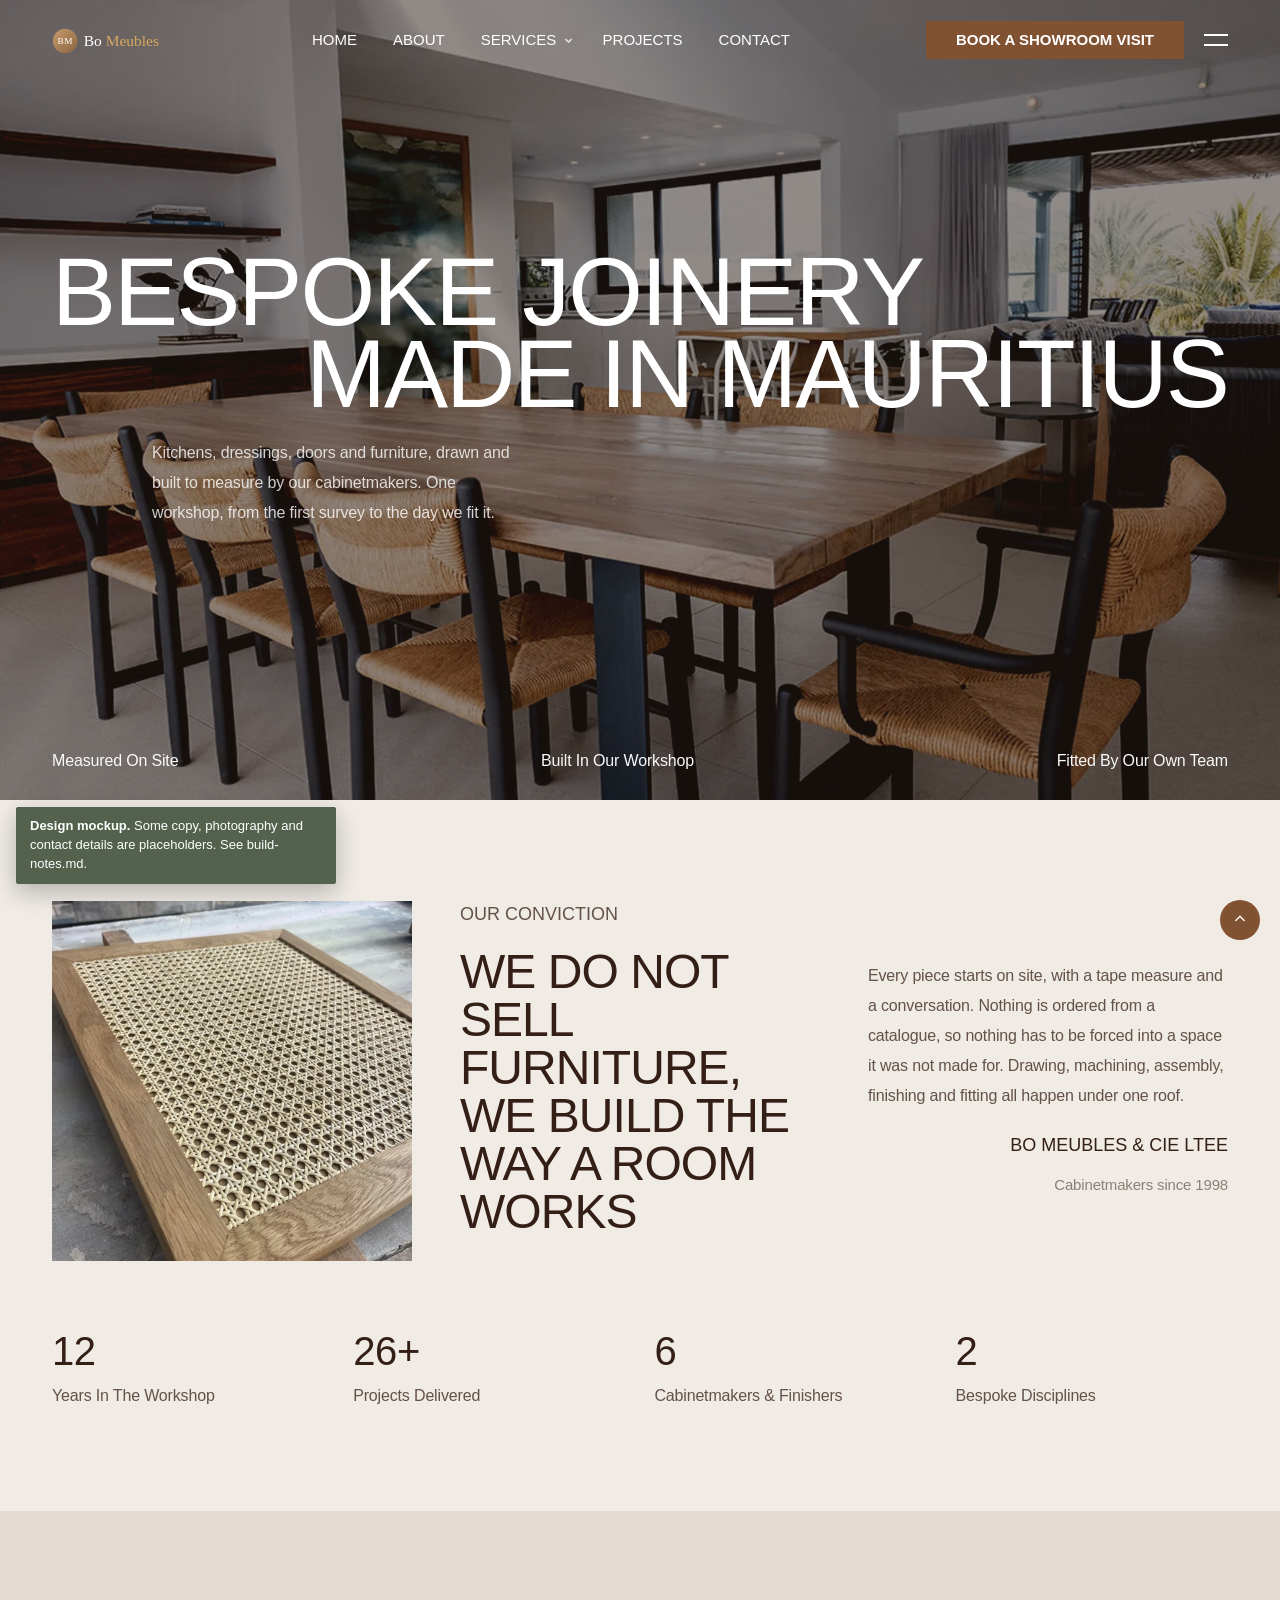
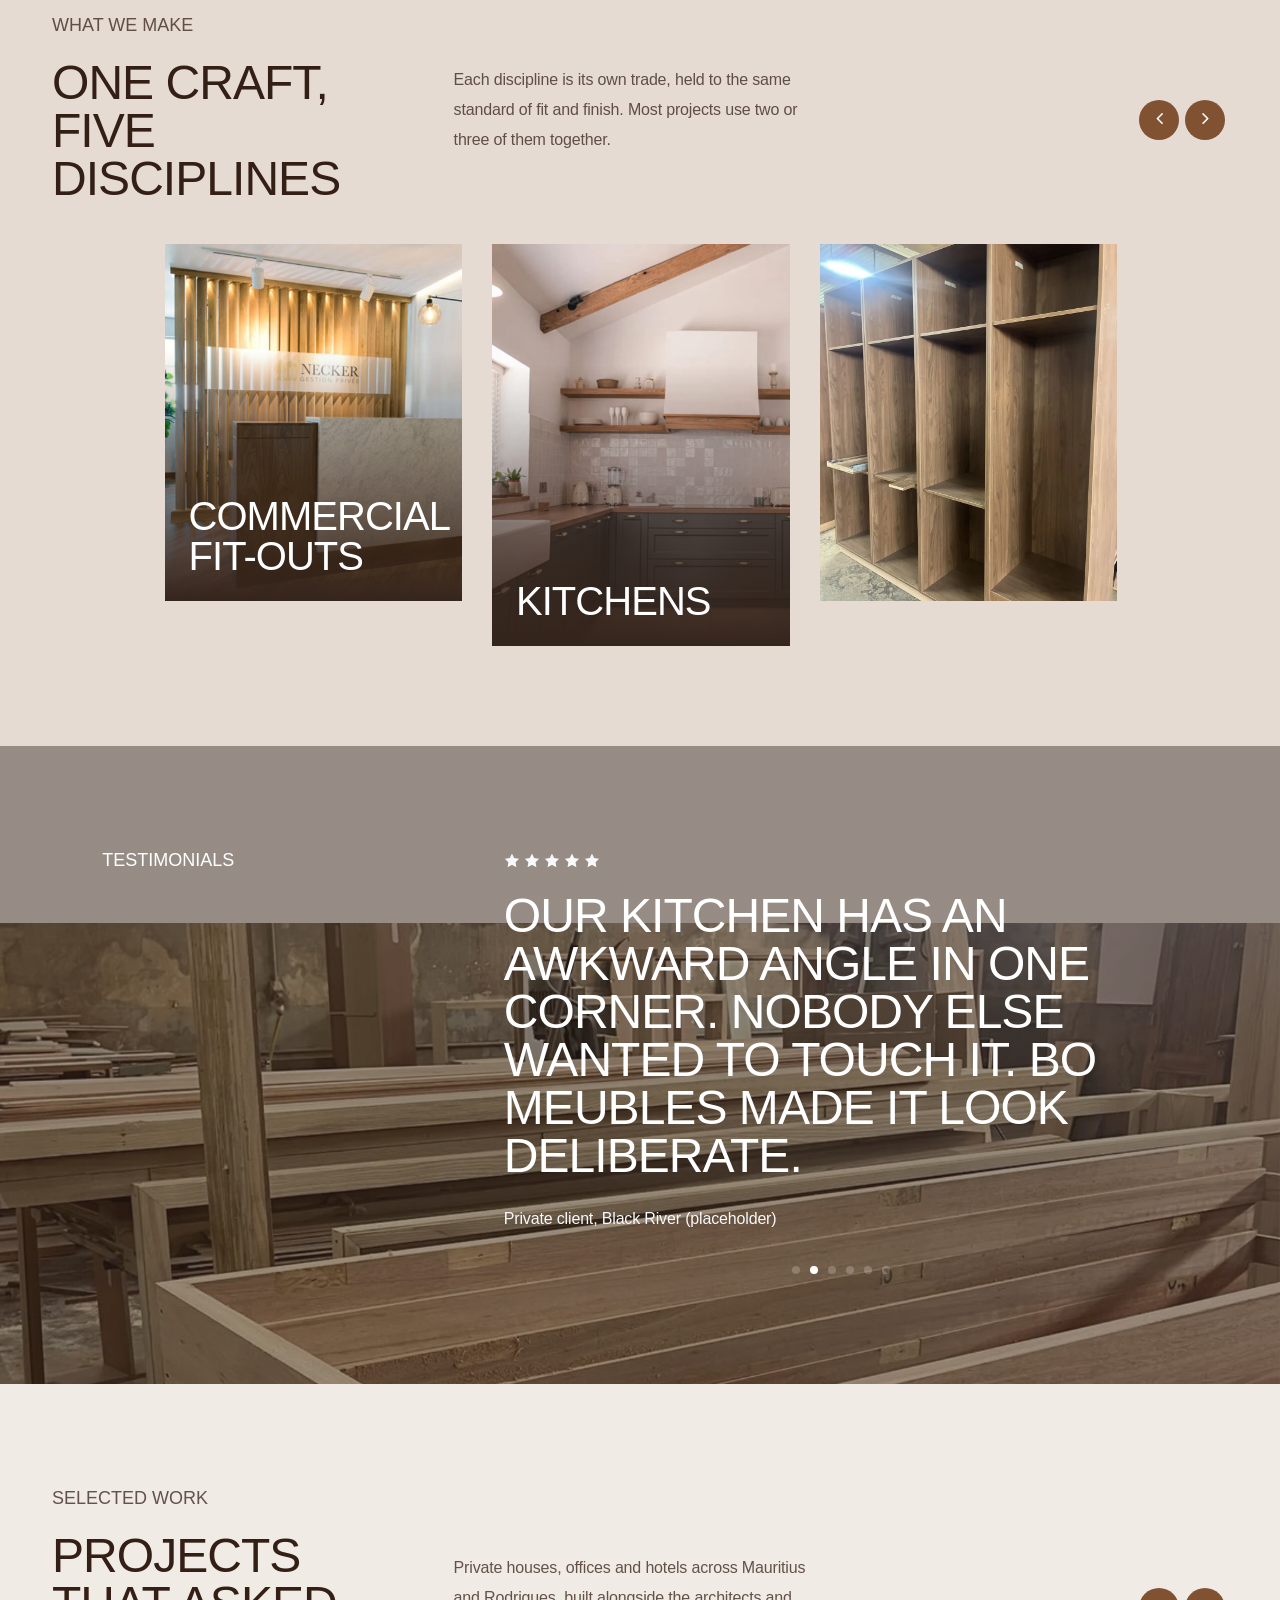
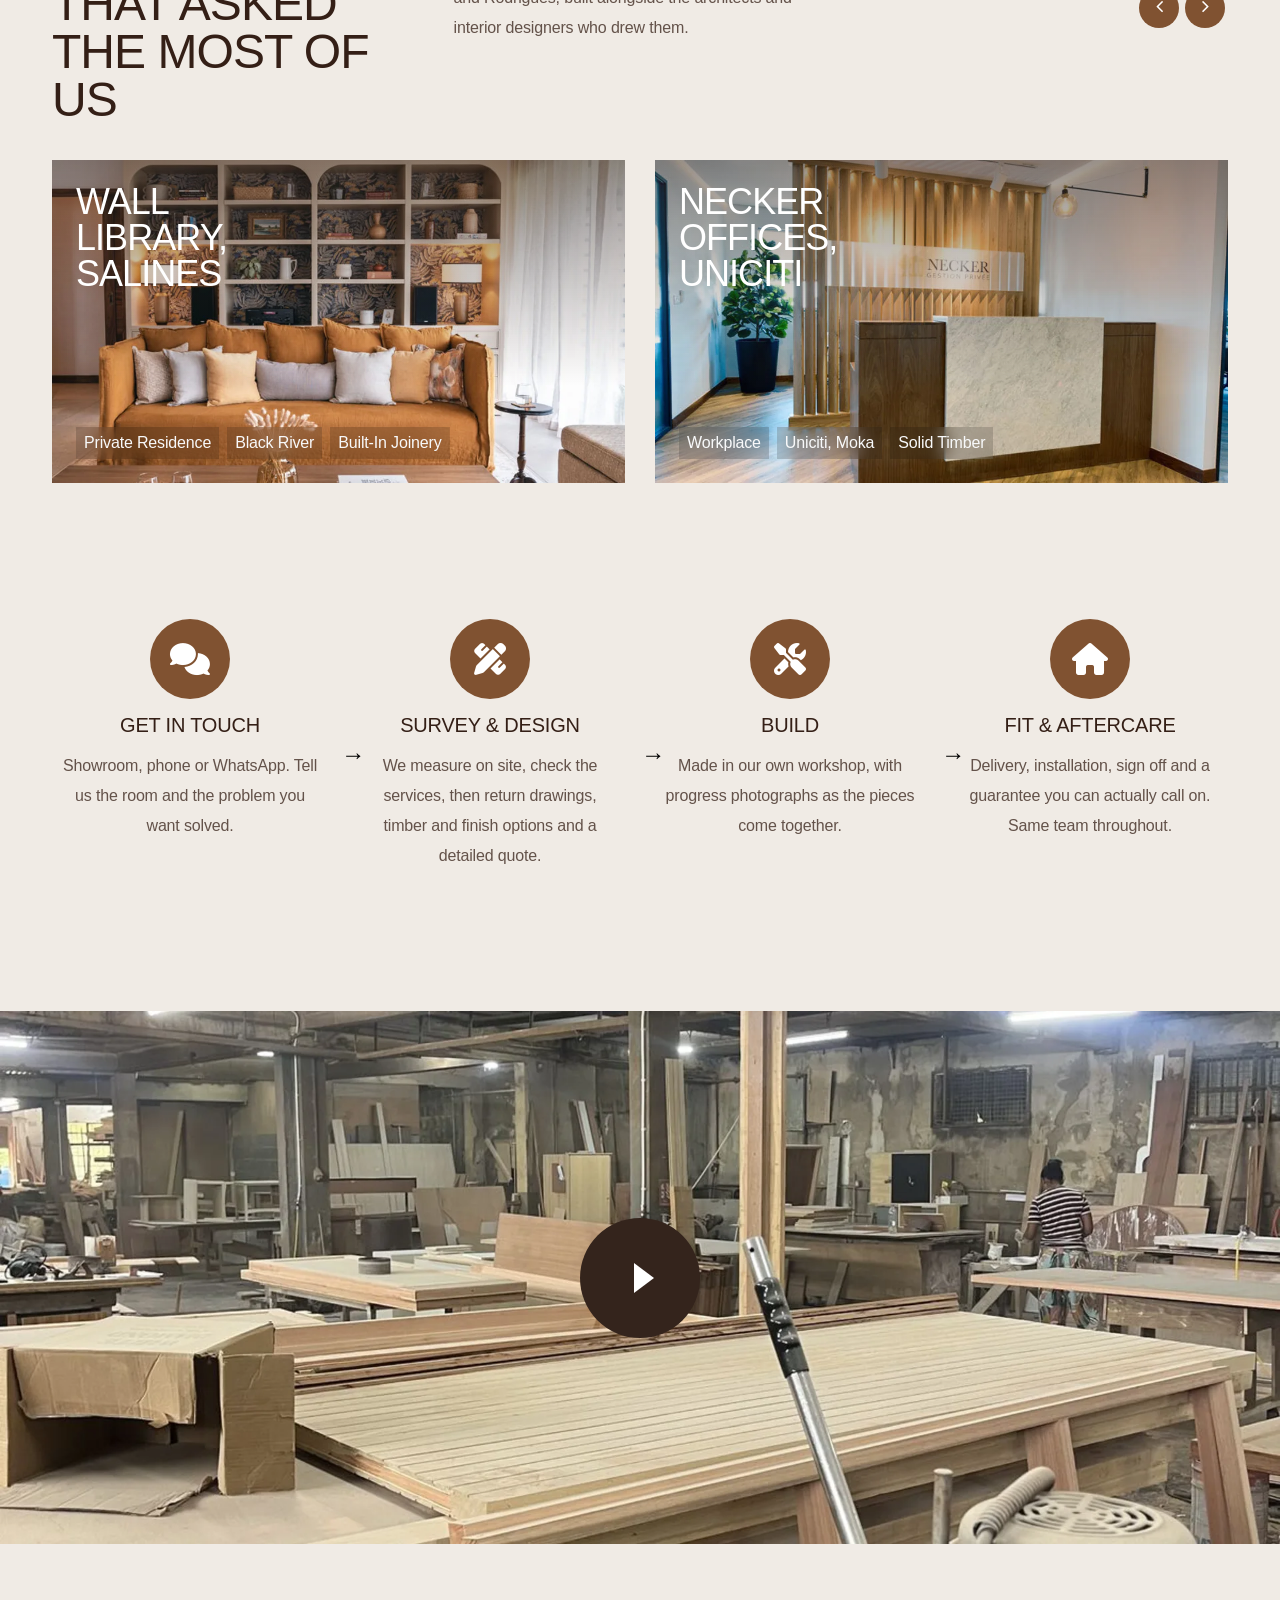
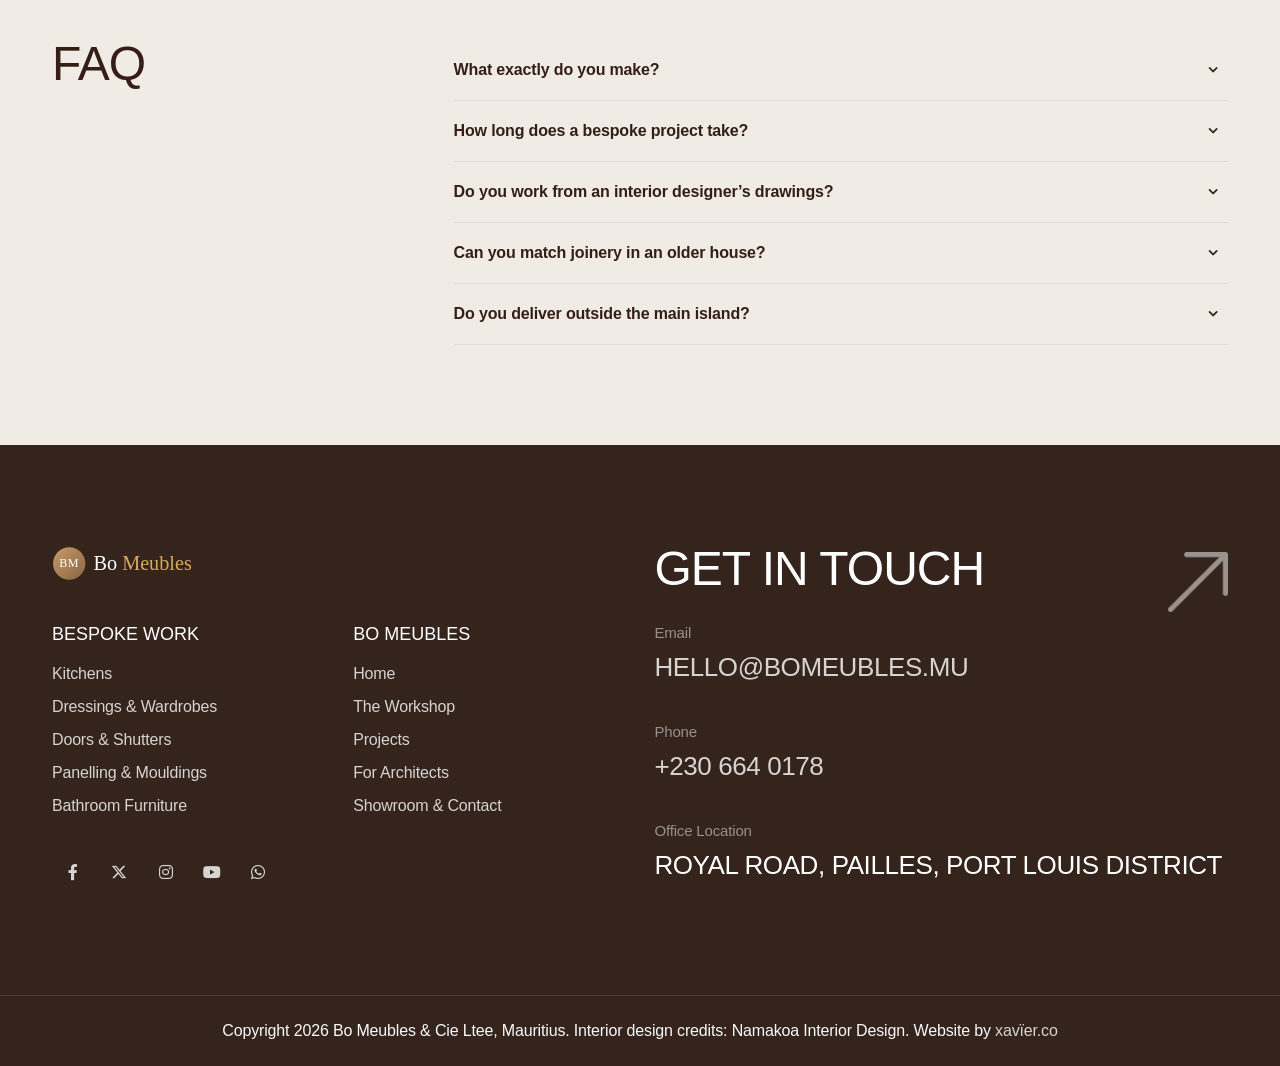
==== index.html @ 4d164673 "Bo Meubles website mockup Static HTML mockup: home, about, services, projects, contact, plus the des" ====
<!DOCTYPE html>
<html lang="en-GB">

<head>
    <title>Bo Meubles | Bespoke joinery and furniture, Mauritius</title>
    <link rel="icon" href="images/logo.svg" type="image/svg+xml">
    <meta content="text/html;charset=utf-8" http-equiv="Content-Type">
    <meta content="width=device-width, initial-scale=1.0" name="viewport" >
    <meta content="Mauritian cabinetmakers building bespoke kitchens, dressings, doors and furniture for homes, offices and hotels. Designed, made and fitted in house." name="description" >
    <meta content="bespoke furniture Mauritius, made to measure kitchens, cabinetmaker, joinery, dressings, wardrobes" name="keywords" >
    <meta content="Bo Meubles &amp; Cie Ltee" name="author" >
    <!-- CSS Files
    ================================================== -->
    <link href="css/bootstrap.min.css" rel="stylesheet" type="text/css" id="bootstrap">
    <link href="css/plugins.css" rel="stylesheet" type="text/css" >
    <link href="css/swiper.css" rel="stylesheet" type="text/css" >
    <link href="css/style.css" rel="stylesheet" type="text/css" >
    <link href="css/coloring.css" rel="stylesheet" type="text/css" >
    <!-- color scheme -->
    <link id="colors" href="css/colors/scheme-01.css" rel="stylesheet" type="text/css">
    <link href="css/bo-meubles.css" rel="stylesheet" type="text/css">

</head>

<body>

        <a class="skip-link" href="#content">Skip to content</a>

        <!-- Mockup banner. Remove this div and the .mock-note rule at build. -->
        <div class="mock-note"><strong>Design mockup.</strong> Some copy, photography and contact details are placeholders. See build-notes.md.</div>

        <!-- header begin -->
        <header class="transparent">
            <div class="container">
                <div class="row">
                    <div class="col-md-12">
                        <div class="de-flex sm-pt10">
                            <div class="de-flex-col">
                                <!-- logo begin -->
                                <div id="logo">
                                    <a href="index.html">
                                        <img class="logo-main" src="images/logo-white.svg" alt="Bo Meubles" >
                                        <img class="logo-scroll" src="images/logo-white.svg" alt="Bo Meubles" >
                                        <img class="logo-mobile" src="images/logo-white.svg" alt="Bo Meubles" >
                                    </a>
                                </div>
                                <!-- logo end -->
                            </div>
                            <div class="de-flex-col header-col-mid">
                                <!-- mainemenu begin -->
                                <ul id="mainmenu">
                                    <li><a class="menu-item" href="index.html">Home</a></li>
                                    <li><a class="menu-item" href="about.html">About</a></li>
                                    <li><a class="menu-item" href="services.html">Services</a>
                                        <ul>
                                            <li><a href="services.html#kitchens">Kitchens</a></li>
                                            <li><a href="services.html#dressings">Dressings &amp; Wardrobes</a></li>
                                            <li><a href="services.html#doors">Doors, Shutters &amp; Screens</a></li>
                                            <li><a href="services.html#panelling">Panelling &amp; Mouldings</a></li>
                                            <li><a href="services.html#bathroom">Bathroom Furniture</a></li>
                                        </ul>
                                    </li>
                                    <li><a class="menu-item" href="projects.html">Projects</a></li>
                                    <li><a class="menu-item" href="contact.html">Contact</a></li>
                                </ul>
                                <!-- mainmenu end -->
                            </div>
                            <div class="de-flex-col">
                                <div class="menu_side_area">
                                    <a href="contact.html" class="btn-main fx-slide"><span>Book a Showroom Visit</span></a>
                                    <span id="menu-btn"></span>
                                </div>

                                <div id="btn-extra">
                                    <span></span>
                                    <span></span>
                                </div>
                            </div>
                        </div>
                    </div>
                </div>
            </div>
        </header>
        <!-- header close -->
        
        <!-- content begin -->
        <main id="main-content">

            <a href="#" id="back-to-top"></a>
                    
            <!-- page preloader begin -->
            <div id="de-loader"></div>
            <!-- page preloader close -->

            <section id="section-intro" class="section-dark text-light no-top no-bottom position-relative overflow-hidden z-1000">
                <div class="mh-800 relative">
                    <div class="abs">
                        
                    </div>
                    <div class="abs w-80 abs-middle z-2 w-100">
                        <div class="container">
                            <div class="row">
                                <div class="col-lg-12">
                                    <div class="text-start">
                                        <h1 class="fs-sm-10vw mb-0 wow fadeInLeft">Bespoke Joinery</h1>
                                    </div>
                                    <div class="text-lg-end">
                                        <div class="h1 fs-sm-10vw mb-4 wow fadeInRight" data-wow-delay=".2s">Made In Mauritius</div>
                                    </div>                                    
                                </div>

                                <div class="col-lg-4 offset-lg-1">
                                    <p class="wow fadeInLeft" data-wow-delay=".4s">Kitchens, dressings, doors and furniture, drawn and built to measure by our cabinetmakers. One workshop, from the first survey to the day we fit it.</p>
                                </div>
                            </div>
                        </div>
                    </div>

                    <div class="abs w-100 bottom-0 z-2 pb-4 sm-hide">
                        <div class="container">
                            <div class="row">
                                <div class="col-lg-12">
                                    <div class="d-flex justify-content-between">
                                        <div class="wow fadeInRight" data-wow-delay=".8s">
                                            Measured On Site
                                        </div>
                                        <div class="wow fadeInRight" data-wow-delay="1s">
                                            Built In Our Workshop
                                        </div>
                                        <div class="wow fadeInRight" data-wow-delay="1.2s">
                                            Fitted By Our Own Team
                                        </div>
                                    </div>
                                </div>
                            </div>
                        </div>
                    </div>

                    <div class="swiper" data-0="transform: scale(1);" data-800="transform: scale(1.5);">
                      <!-- Additional required wrapper -->
                      <div class="swiper-wrapper">
                        <!-- Slides -->
                        <div class="swiper-slide">
                            <div class="swiper-inner" data-bgimage="url(images/slider/1.webp)">
                                <div class="sw-overlay op-5"></div>
                            </div>
                        </div>
                        <!-- Slides -->

                        <!-- Slides -->
                        <div class="swiper-slide">
                            <div class="swiper-inner" data-bgimage="url(images/slider/2.webp)">
                                <div class="sw-overlay op-5"></div>
                            </div>
                        </div>                        
                        <!-- Slides -->

                      </div>

                    </div>
                </div>
            </section>

            <section>
                <div class="container">
                    <div class="row g-4 gx-5 justify-content-end align-items-center">
                        <div class="col-md-4">
                            <div class="relative wow zoomIn overflow-hidden rounded-1">
                                <img src="images/misc/s1.webp" alt="Woven cane panel set into a solid oak frame on the workshop floor" class="w-100 rounded-1 wow scaleIn">
                            </div>
                        </div>
                        <div class="col-md-4">
                            <div class="subtitle">Our Conviction</div>
                            <h2 class="wow fadeInRight" data-wow-delay=".2s">We do not sell furniture, we build the way a room works</h2>
                        </div>
                        <div class="col-md-4">
                            <p class="wow fadeInRight" data-wow-delay=".4s">Every piece starts on site, with a tape measure and a conversation. Nothing is ordered from a catalogue, so nothing has to be forced into a space it was not made for. Drawing, machining, assembly, finishing and fitting all happen under one roof.</p>
                            <div class="text-end wow fadeInRight" data-wow-delay=".6s">
                                <h3 class="hs-5">Bo Meubles &amp; Cie Ltee</h3>
                                <div class="fs-15 op-7">Cabinetmakers since 1998</div>
                            </div>
                        </div>
                    </div>

                    <div class="spacer-double"></div>

                    <div class="row g-4">
                        <div class="col-md-3 col-sm-6">
                            <div class="de_count wow fadeInRight" data-wow-delay=".0s">
                                <h3 class="fs-40 mb-0"><span class="timer" data-to="27" data-speed="3000">0</span></h3>
                                Years In The Workshop
                            </div>
                        </div>
                        <div class="col-md-3 col-sm-6">
                            <div class="de_count wow fadeInRight" data-wow-delay=".2s">
                                <h3 class="fs-40 mb-0"><span class="timer" data-to="60" data-speed="3000">0</span>+</h3>
                                Projects Delivered
                            </div>
                        </div>
                        <div class="col-md-3 col-sm-6">
                            <div class="de_count wow fadeInRight" data-wow-delay=".4s">
                                <h3 class="fs-40 mb-0"><span class="timer" data-to="14" data-speed="3000">0</span></h3>
                                Cabinetmakers &amp; Finishers
                            </div>
                        </div>
                        <div class="col-md-3 col-sm-6">
                            <div class="de_count wow fadeInRight" data-wow-delay=".6s">
                                <h3 class="fs-40 mb-0"><span class="timer" data-to="5" data-speed="3000">0</span></h3>
                                Bespoke Disciplines
                            </div>
                        </div>
                    </div>
                </div>
            </section>
            
            <section class="bg-color-op-1">
                <div class="container">
                    <div class="row mb-3 g-4 align-items-center justify-content-between">
                        <div class="col-lg-4 wow fadeIn" data-wow-delay=".2s">
                            <div class="subtitle">What We Make</div>
                            <h2 class="wow fadeInRight">One Craft, Five Disciplines</h2>
                        </div>

                        <div class="col-lg-4">
                            <p>
                                Each discipline is its own trade, held to the same standard of fit and finish. Most projects use two or three of them together.
                            </p>
                        </div>

                        <div class="col-lg-4">
                            <div class="relative">
                                <div class="de-custom-nav d-flex flex-end" data-target="#services-carousel">
                                    <div class="d-prev circle"></div>
                                    <div class="d-next circle"></div>
                                </div>
                            </div>
                        </div>
                    </div>
                </div>

                <div class="container-fluid">
                    <div class="row g-4">
                        <div class="col-lg-12">
                            <div id="services-carousel" class="owl-4-cols-center owl-carousel owl-theme wow fadeIn" data-wow-delay=".2s">
                                <div class="item">
                                    <div class="hover">
                                        <div class="relative overflow-hidden">
                                            <a href="services.html" class="d-block hover relative text-light">
                                                <img src="images/misc/up-right-arrow.webp" class="abs w-80px p-20 z-2 top-0 end-0 p-4 hover-op-1" alt="">
                                                <div class="abs z-4 p-4 pb-0 bottom-0 mb-0">
                                                    <h2 class="fs-40">Kitchens</h2>
                                                </div>
                                                <div class="relative overflow-hidden rounded-1 wow scaleIn" data-wow-duration="1.5s">
                                                    <img src="images/services/3.webp" alt="Bespoke kitchen with dark shaker base units, timber shelves and a farmhouse sink" class="w-100 hover-scale-1-2">
                                                </div>
                                                <div class="gradient-edge-bottom h-70"></div>
                                            </a>
                                        </div>
                                    </div>
                                </div>

                                <div class="item">
                                    <div class="hover">
                                        <div class="relative overflow-hidden">
                                            <a href="services.html" class="d-block hover relative text-light">
                                                <img src="images/misc/up-right-arrow.webp" class="abs w-80px p-20 z-2 top-0 end-0 p-4 hover-op-1" alt="">
                                                <div class="abs z-4 p-4 pb-0 bottom-0 mb-0">
                                                    <h2 class="fs-40">Dressings &amp; Wardrobes</h2>
                                                </div>
                                                <div class="relative overflow-hidden rounded-1 wow scaleIn" data-wow-duration="1.5s">
                                                    <img src="images/services/4.webp" alt="Oak dressing room shelving under construction in the Bo Meubles workshop" class="w-100 hover-scale-1-2">
                                                </div>
                                                <div class="gradient-edge-bottom h-70"></div>
                                            </a>
                                        </div>
                                    </div>
                                </div>

                                <div class="item">
                                    <div class="hover">
                                        <div class="relative overflow-hidden">
                                            <a href="services.html" class="d-block hover relative text-light">
                                                <img src="images/misc/up-right-arrow.webp" class="abs w-80px p-20 z-2 top-0 end-0 p-4 hover-op-1" alt="">
                                                <div class="abs z-4 p-4 pb-0 bottom-0 mb-0">
                                                    <h2 class="fs-40">Doors, Shutters &amp; Screens</h2>
                                                </div>
                                                <div class="relative overflow-hidden rounded-1 wow scaleIn" data-wow-duration="1.5s">
                                                    <img src="images/services/5.webp" alt="Louvred timber shutters stacked in the workshop, waiting for finishing" class="w-100 hover-scale-1-2">
                                                </div>
                                                <div class="gradient-edge-bottom h-70"></div>
                                            </a>
                                        </div>
                                    </div>
                                </div>

                                <div class="item">
                                    <div class="hover">
                                        <div class="relative overflow-hidden">
                                            <a href="services.html" class="d-block hover relative text-light">
                                                <img src="images/misc/up-right-arrow.webp" class="abs w-80px p-20 z-2 top-0 end-0 p-4 hover-op-1" alt="">
                                                <div class="abs z-4 p-4 pb-0 bottom-0 mb-0">
                                                    <h2 class="fs-40">Panelling &amp; Mouldings</h2>
                                                </div>
                                                <div class="relative overflow-hidden rounded-1 wow scaleIn" data-wow-duration="1.5s">
                                                    <img src="images/services/6.webp" alt="Bedroom with a full height slatted timber headboard wall" class="w-100 hover-scale-1-2">
                                                </div>
                                                <div class="gradient-edge-bottom h-70"></div>
                                            </a>
                                        </div>
                                    </div>
                                </div>

                                <div class="item">
                                    <div class="hover">
                                        <div class="relative overflow-hidden">
                                            <a href="services.html" class="d-block hover relative text-light">
                                                <img src="images/misc/up-right-arrow.webp" class="abs w-80px p-20 z-2 top-0 end-0 p-4 hover-op-1" alt="">
                                                <div class="abs z-4 p-4 pb-0 bottom-0 mb-0">
                                                    <h2 class="fs-40">Bathroom Furniture</h2>
                                                </div>
                                                <div class="relative overflow-hidden rounded-1 wow scaleIn" data-wow-duration="1.5s">
                                                    <img src="images/services/1.webp" alt="Timber bathroom vanity unit with a white countertop basin" class="w-100 hover-scale-1-2">
                                                </div>
                                                <div class="gradient-edge-bottom h-70"></div>
                                            </a>
                                        </div>
                                    </div>
                                </div>

                                <div class="item">
                                    <div class="hover">
                                        <div class="relative overflow-hidden">
                                            <a href="services.html" class="d-block hover relative text-light">
                                                <img src="images/misc/up-right-arrow.webp" class="abs w-80px p-20 z-2 top-0 end-0 p-4 hover-op-1" alt="">
                                                <div class="abs z-4 p-4 pb-0 bottom-0 mb-0">
                                                    <h2 class="fs-40">Commercial Fit-Outs</h2>
                                                </div>
                                                <div class="relative overflow-hidden rounded-1 wow scaleIn" data-wow-duration="1.5s">
                                                    <img src="images/services/2.webp" alt="Office reception desk in stone and timber behind a slatted screen" class="w-100 hover-scale-1-2">
                                                </div>
                                                <div class="gradient-edge-bottom h-70"></div>
                                            </a>
                                        </div>
                                    </div>
                                </div>

                            </div>                            
                        </div>
                    </div>
                </div>
            </section>

            <section class="text-light jarallax">
                <img src="images/background/1.webp" alt="Stacks of prepared timber inside the Bo Meubles workshop" class="jarallax-img">
                <div class="sw-overlay op-6"></div>
                <div class="container relative z-2">
                    <div class="row g-4 justify-content-center">
                        <div class="col-md-4">
                            <div class="subtitle">
                                Testimonials
                            </div>
                        </div>
                        <div class="col-md-7">
                            <div class="owl-single-dots owl-carousel owl-theme">
                                <div class="item">
                                    <span class="d-stars d-block mb-3">
                                        <i class="icofont-star"></i>
                                        <i class="icofont-star"></i>
                                        <i class="icofont-star"></i>
                                        <i class="icofont-star"></i>
                                        <i class="icofont-star"></i>
                                    </span>
                                    <h2 class="mb-4">They read our drawings properly, asked the right questions early, and delivered on the date they gave us. That is rarer than it should be.</h2>
                                    <span>Interior designer, Namakoa Interior Design (placeholder)</span>
                                </div>
                                <div class="item">
                                    <span class="d-stars d-block mb-3">
                                        <i class="icofont-star"></i>
                                        <i class="icofont-star"></i>
                                        <i class="icofont-star"></i>
                                        <i class="icofont-star"></i>
                                        <i class="icofont-star"></i>
                                    </span>
                                    <h2 class="mb-4">Our kitchen has an awkward angle in one corner. Nobody else wanted to touch it. Bo Meubles made it look deliberate.</h2>
                                    <span>Private client, Black River (placeholder)</span>
                                </div>
                                <div class="item">
                                    <span class="d-stars d-block mb-3">
                                        <i class="icofont-star"></i>
                                        <i class="icofont-star"></i>
                                        <i class="icofont-star"></i>
                                        <i class="icofont-star"></i>
                                        <i class="icofont-star"></i>
                                    </span>
                                    <h2 class="mb-4">They built the bar in Mauritius, shipped it to Rodrigues and fitted it themselves. The whole job was one phone number.</h2>
                                    <span>Operations manager, Tekoma Boutik Hotel (placeholder)</span>
                                </div>
                                <div class="item">
                                    <span class="d-stars d-block mb-3">
                                        <i class="icofont-star"></i>
                                        <i class="icofont-star"></i>
                                        <i class="icofont-star"></i>
                                        <i class="icofont-star"></i>
                                        <i class="icofont-star"></i>
                                    </span>
                                    <h2 class="mb-4">The shop drawings came back dimensioned and on time, so the site programme never slipped because of joinery.</h2>
                                    <span>Project architect, Moka (placeholder)</span>
                                </div>
                                <div class="item">
                                    <span class="d-stars d-block mb-3">
                                        <i class="icofont-star"></i>
                                        <i class="icofont-star"></i>
                                        <i class="icofont-star"></i>
                                        <i class="icofont-star"></i>
                                        <i class="icofont-star"></i>
                                    </span>
                                    <h2 class="mb-4">Two years on, every drawer still closes the way it did on the first day. That is what we paid for.</h2>
                                    <span>Private client, Mont Choisy (placeholder)</span>
                                </div>
                                <div class="item">
                                    <span class="d-stars d-block mb-3">
                                        <i class="icofont-star"></i>
                                        <i class="icofont-star"></i>
                                        <i class="icofont-star"></i>
                                        <i class="icofont-star"></i>
                                        <i class="icofont-star"></i>
                                    </span>
                                    <h2 class="mb-4">We asked them to match a cornice profile from an old colonial house. They machined it and you cannot tell the new from the old.</h2>
                                    <span>Private client, Port Louis (placeholder)</span>
                                </div>
                            </div>
                        </div>
                    </div>
                </div>
            </section>

            <section>
                <div class="container">
                    <div class="row mb-3 g-4 align-items-center justify-content-between">
                        <div class="col-lg-4 wow fadeIn" data-wow-delay=".2s">
                            <div class="subtitle">Selected Work</div> 
                            <h2 class="mb-2 wow fadeInRight">Projects That Asked The Most Of Us</h2>
                        </div>
                        <div class="col-lg-4">
                            <p>
                                Private houses, offices and hotels across Mauritius and Rodrigues, built alongside the architects and interior designers who drew them.
                            </p>
                        </div>
                        <div class="col-lg-4">
                            <div class="relative">
                                <div class="de-custom-nav d-flex flex-end" data-target="#projects-carousel">
                                    <div class="d-prev circle"></div>
                                    <div class="d-next circle"></div>
                                </div>
                            </div>
                        </div>
                        <div class="col-lg-12">
                            <div id="projects-carousel" class="owl-carousel owl-theme owl-2-cols">
                                <div class="item">
                                    <div class="hover">
                                        <div class="relative overflow-hidden">
                                            <a href="projects.html" class="d-block hover relative text-light">
                                                <img src="images/misc/up-right-arrow.webp" class="abs w-80px p-20 z-2 top-0 end-0 p-4 hover-op-1" alt="">
                                                <div class="abs w-50 z-4 p-4 mb-0">
                                                    <h2 class="fs-36">Wall Library, Salines</h2>
                                                </div>
                                                <div class="relative overflow-hidden rounded-1 wow scaleIn" data-wow-duration="1.5s">
                                                    <img src="images/projects-wide/1.webp" alt="Arched built-in wall library with integrated lighting behind a rust coloured sofa" class="w-100 hover-scale-1-2">
                                                </div>
                                                <div class="gradient-edge-top op-5 h-70"></div>
                                                <div class="extra-text abs lh-1 m-4 bottom-0 z-4 d-flex">
                                                    <div class="bg-blur p-2 me-2">Private Residence</div>
                                                    <div class="bg-blur p-2 me-2">Black River</div>
                                                    <div class="bg-blur p-2 me-2">Built-In Joinery</div>
                                                </div>
                                            </a>
                                        </div>
                                    </div>                            
                                </div>

                                <div class="item">
                                    <div class="hover">
                                        <div class="relative overflow-hidden">
                                            <a href="projects.html" class="d-block hover relative text-light">
                                                <img src="images/misc/up-right-arrow.webp" class="abs w-80px p-20 z-2 top-0 end-0 p-4 hover-op-1" alt="">
                                                <div class="abs w-50 z-4 p-4 mb-0">
                                                    <h2 class="fs-36">Necker Offices, Uniciti</h2>
                                                </div>
                                                <div class="relative overflow-hidden rounded-1 wow scaleIn" data-wow-duration="1.5s">
                                                    <img src="images/projects-wide/2.webp" alt="Reception desk in stone and timber behind a slatted screen at the Necker offices" class="w-100 hover-scale-1-2">
                                                </div>
                                                <div class="gradient-edge-top op-5 h-70"></div>
                                                <div class="extra-text abs lh-1 m-4 bottom-0 z-4 d-flex">
                                                    <div class="bg-blur p-2 me-2">Workplace</div>
                                                    <div class="bg-blur p-2 me-2">Uniciti, Moka</div>
                                                    <div class="bg-blur p-2 me-2">Solid Timber</div>
                                                </div>
                                            </a>
                                        </div>
                                    </div>                            
                                </div>

                                <div class="item">
                                    <div class="hover">
                                        <div class="relative overflow-hidden">
                                            <a href="projects.html" class="d-block hover relative text-light">
                                                <img src="images/misc/up-right-arrow.webp" class="abs w-80px p-20 z-2 top-0 end-0 p-4 hover-op-1" alt="">
                                                <div class="abs w-50 z-4 p-4 mb-0">
                                                    <h2 class="fs-36">Tekoma Boutik Hotel</h2>
                                                </div>
                                                <div class="relative overflow-hidden rounded-1 wow scaleIn" data-wow-duration="1.5s">
                                                    <img src="images/projects-wide/3.webp" alt="Hotel bar with a dark timber counter and woven pendant lights at Tekoma" class="w-100 hover-scale-1-2">
                                                </div>
                                                <div class="gradient-edge-top op-5 h-70"></div>
                                                <div class="extra-text abs lh-1 m-4 bottom-0 z-4 d-flex">
                                                    <div class="bg-blur p-2 me-2">Hospitality</div>
                                                    <div class="bg-blur p-2 me-2">Rodrigues</div>
                                                    <div class="bg-blur p-2 me-2">Shipped &amp; Fitted</div>
                                                </div>
                                            </a>
                                        </div>
                                    </div>                            
                                </div>

                                <div class="item">
                                    <div class="hover">
                                        <div class="relative overflow-hidden">
                                            <a href="projects.html" class="d-block hover relative text-light">
                                                <img src="images/misc/up-right-arrow.webp" class="abs w-80px p-20 z-2 top-0 end-0 p-4 hover-op-1" alt="">
                                                <div class="abs w-50 z-4 p-4 mb-0">
                                                    <h2 class="fs-36">The Water Club, La Balise</h2>
                                                </div>
                                                <div class="relative overflow-hidden rounded-1 wow scaleIn" data-wow-duration="1.5s">
                                                    <img src="images/projects-wide/4.webp" alt="Open plan living space with fitted joinery and a built-in timber desk" class="w-100 hover-scale-1-2">
                                                </div>
                                                <div class="gradient-edge-top op-5 h-70"></div>
                                                <div class="extra-text abs lh-1 m-4 bottom-0 z-4 d-flex">
                                                    <div class="bg-blur p-2 me-2">Hospitality</div>
                                                    <div class="bg-blur p-2 me-2">La Balise Marina</div>
                                                    <div class="bg-blur p-2 me-2">Fitted Kitchens</div>
                                                </div>
                                            </a>
                                        </div>
                                    </div>                            
                                </div>

                                <div class="item">
                                    <div class="hover">
                                        <div class="relative overflow-hidden">
                                            <a href="projects.html" class="d-block hover relative text-light">
                                                <img src="images/misc/up-right-arrow.webp" class="abs w-80px p-20 z-2 top-0 end-0 p-4 hover-op-1" alt="">
                                                <div class="abs w-50 z-4 p-4 mb-0">
                                                    <h2 class="fs-36">Panelling, Mont Choisy</h2>
                                                </div>
                                                <div class="relative overflow-hidden rounded-1 wow scaleIn" data-wow-duration="1.5s">
                                                    <img src="images/projects-wide/5.webp" alt="Bedroom with slatted timber headboard panelling at Mont Choisy" class="w-100 hover-scale-1-2">
                                                </div>
                                                <div class="gradient-edge-top op-5 h-70"></div>
                                                <div class="extra-text abs lh-1 m-4 bottom-0 z-4 d-flex">
                                                    <div class="bg-blur p-2 me-2">Private Residence</div>
                                                    <div class="bg-blur p-2 me-2">Mont Choisy</div>
                                                    <div class="bg-blur p-2 me-2">Panelling</div>
                                                </div>
                                            </a>
                                        </div>
                                    </div>                            
                                </div>

                                <div class="item">
                                    <div class="hover">
                                        <div class="relative overflow-hidden">
                                            <a href="projects.html" class="d-block hover relative text-light">
                                                <img src="images/misc/up-right-arrow.webp" class="abs w-80px p-20 z-2 top-0 end-0 p-4 hover-op-1" alt="">
                                                <div class="abs w-50 z-4 p-4 mb-0">
                                                    <h2 class="fs-36">Room Divider, Moka</h2>
                                                </div>
                                                <div class="relative overflow-hidden rounded-1 wow scaleIn" data-wow-duration="1.5s">
                                                    <img src="images/projects-wide/6.webp" alt="Bedroom with a timber slat screen dividing the sleeping and dressing areas" class="w-100 hover-scale-1-2">
                                                </div>
                                                <div class="gradient-edge-top op-5 h-70"></div>
                                                <div class="extra-text abs lh-1 m-4 bottom-0 z-4 d-flex">
                                                    <div class="bg-blur p-2 me-2">Private Residence</div>
                                                    <div class="bg-blur p-2 me-2">Moka</div>
                                                    <div class="bg-blur p-2 me-2">Screens &amp; Dressing</div>
                                                </div>
                                            </a>
                                        </div>
                                    </div>                            
                                </div>


                            </div>
                        </div>
                    </div>
                </div>
            </section>


            <section class="pt-0">
              <div class="container">
                <div class="row justify-content-center">
                  <div class="col-6 col-md-3 de-step de-step-arrow wow fadeInRight" data-wow-delay=".3s">
                    <div class="de-step-icon">
                      <i class="fas fa-comments fa-2x"></i>
                    </div>
                    <h2 class="hs-4">Get In Touch</h2>
                    <p>Showroom, phone or WhatsApp. Tell us the room and the problem you want solved.</p>
                  </div>
                  <div class="col-6 col-md-3 de-step de-step-arrow wow fadeInRight" data-wow-delay=".6s">
                    <div class="de-step-icon">
                      <i class="fas fa-pencil-ruler fa-2x"></i>
                    </div>
                    <h2 class="hs-4">Survey &amp; Design</h2>
                    <p>We measure on site, check the services, then return drawings, timber and finish options and a detailed quote.</p>
                  </div>
                  <div class="col-6 col-md-3 de-step de-step-arrow wow fadeInRight" data-wow-delay=".9s">
                    <div class="de-step-icon">
                      <i class="fas fa-tools fa-2x"></i>
                    </div>
                    <h2 class="hs-4">Build</h2>
                    <p>Made in our own workshop, with progress photographs as the pieces come together.</p>
                  </div>
                  <div class="col-6 col-md-3 de-step wow fadeInRight" data-wow-delay="1.2s">
                    <div class="de-step-icon">
                      <i class="fas fa-home fa-2x"></i>
                    </div>
                    <h2 class="hs-4">Fit &amp; Aftercare</h2>
                    <p>Delivery, installation, sign off and a guarantee you can actually call on. Same team throughout.</p>
                  </div>
                </div>
              </div>
            </section>


            <section aria-label="section" class="p-0 relative overflow-hidden">
                <div class="container-fluid">
                    <div class="row">
                        <div class="col-lg-12">
                            <a class="d-block hover popup-youtube" href="https://www.youtube.com/watch?v=C6rf51uHWJg" data-bottom-top="transform: scale(1);" data-top-bottom="transform: scale(1.5);">
                                <div class="relative overflow-hidden">
                                    <div class="absolute start-0 w-100 abs-middle fs-36 text-white text-center z-2">
                                        <div class="player bg-dark border-0 circle wow scaleIn"><span></span></div>
                                    </div> 
                                    <div class="absolute w-100 h-100 top-0 bg-dark hover-op-05"></div>
                                    <img src="images/background/2.webp" alt="The main workshop bay with benches and machinery" class="w-100">
                                </div>
                            </a>
                        </div>
                    </div>
                </div>
            </section>

            <section class="pt-0">
                <div class="container">
                    <div class="row">
                        <div class="col-lg-12">
                            <div class="border-top-2-black mb-5 pb-5"></div>
                        </div>
                    </div>

                    <div class="row g-4">
                        <div class="col-lg-4">
                            <h2 class="wow fadeInRight">FAQ</h2>
                        </div>

                        <div class="col-lg-8">
                            <div class="accordion wow fadeInRight" data-wow-delay=".2s">
                                <div class="accordion-section">
                                    <div class="accordion-section-title" data-tab="#accordion-a1">
                                        What exactly do you make?
                                    </div>
                                    <div class="accordion-section-content" id="accordion-a1">
                                        Bespoke kitchens, dressings and wardrobes, interior doors, shutters and screens, wall panelling, skirtings and mouldings, and bathroom furniture. We also take on full commercial fit-outs for offices and hotels.
                                    </div>

                                    <div class="accordion-section-title" data-tab="#accordion-a2">
                                        How long does a bespoke project take?
                                    </div>
                                    <div class="accordion-section-content" id="accordion-a2">
                                        A single fitted wardrobe is usually four to six weeks from approved drawings. A full kitchen is eight to twelve. Commercial fit-outs are programmed around the site. You get a date at quotation stage and we work to it.
                                    </div>

                                    <div class="accordion-section-title" data-tab="#accordion-a3">
                                        Do you work from an interior designer&#8217;s drawings?
                                    </div>
                                    <div class="accordion-section-content" id="accordion-a3">
                                        Yes, and most of our commercial work arrives that way. We produce shop drawings from the design intent, return them for approval, and build only once they are signed off.
                                    </div>

                                    <div class="accordion-section-title" data-tab="#accordion-a4">
                                        Can you match joinery in an older house?
                                    </div>
                                    <div class="accordion-section-content" id="accordion-a4">
                                        Usually. Bring us a photograph and, if you can, an offcut of a skirting or a moulding. We machine to profile, so matching a run of cornice or an old door style is routine work.
                                    </div>

                                    <div class="accordion-section-title" data-tab="#accordion-a5">
                                        Do you deliver outside the main island?
                                    </div>
                                    <div class="accordion-section-content" id="accordion-a5">
                                        Yes. We have built, packed, shipped and installed a complete bar and storage fit-out on Rodrigues. Freight and installation are quoted as part of the job.
                                    </div>
                                </div>
                            </div>                        
                        </div>
                    </div>
                </div>
            </section>

            <!-- Blog section removed: Bo Meubles has no blog. See build-notes.md. -->
            
            
        </main>
        <!-- content close -->

        <!-- overlay content begin -->
        <div id="extra-wrap" class="bg-dark text-light">
            <div id="btn-close">
                <span></span>
                <span></span>
            </div>

            <div id="extra-content">
                <img src="images/logo-white.svg" alt="Bo Meubles" class="w-150px">

                <div class="spacer-30-line"></div>

                <h4 class="mb-3">Selected Work</h4>

                <div class="row g-4">
                    <div class="col-lg-6">
                        <div class="hover">
                            <div class="relative overflow-hidden">
                                <a href="projects.html" class="d-block hover relative text-light">
                                    <img src="images/misc/up-right-arrow.webp" class="abs w-40 p-4 z-2 top-0 end-0 p-4 hover-op-1" alt="">
                                    <div class="relative overflow-hidden rounded-1 wow scaleIn" data-wow-duration="1.5s">
                                        <img src="images/projects-wide/1.webp" alt="Arched built-in wall library with integrated lighting behind a rust coloured sofa" class="w-100 hover-scale-1-2">
                                    </div>
                                    <div class="gradient-edge-top op-5 h-70"></div>
                                </a>
                            </div>
                        </div>                            
                    </div>

                    <div class="col-lg-6">
                        <div class="hover">
                            <div class="relative overflow-hidden">
                                <a href="projects.html" class="d-block hover relative text-light">
                                    <img src="images/misc/up-right-arrow.webp" class="abs w-40 p-4 z-2 top-0 end-0 p-4 hover-op-1" alt="">
                                    <div class="relative overflow-hidden rounded-1 wow scaleIn" data-wow-duration="1.5s">
                                        <img src="images/projects-wide/2.webp" alt="Reception desk in stone and timber behind a slatted screen at the Necker offices" class="w-100 hover-scale-1-2">
                                    </div>
                                    <div class="gradient-edge-top op-5 h-70"></div>
                                </a>
                            </div>
                        </div>                            
                    </div>

                    <div class="col-lg-6">
                        <div class="hover">
                            <div class="relative overflow-hidden">
                                <a href="projects.html" class="d-block hover relative text-light">
                                    <img src="images/misc/up-right-arrow.webp" class="abs w-40 p-4 z-2 top-0 end-0 p-4 hover-op-1" alt="">
                                    <div class="relative overflow-hidden rounded-1 wow scaleIn" data-wow-duration="1.5s">
                                        <img src="images/projects-wide/3.webp" alt="Hotel bar with a dark timber counter and woven pendant lights at Tekoma" class="w-100 hover-scale-1-2">
                                    </div>
                                    <div class="gradient-edge-top op-5 h-70"></div>
                                </a>
                            </div>
                        </div>                            
                    </div>

                    <div class="col-lg-6">
                        <div class="hover">
                            <div class="relative overflow-hidden">
                                <a href="projects.html" class="d-block hover relative text-light">
                                    <img src="images/misc/up-right-arrow.webp" class="abs w-40 p-4 z-2 top-0 end-0 p-4 hover-op-1" alt="">
                                    <div class="relative overflow-hidden rounded-1 wow scaleIn" data-wow-duration="1.5s">
                                        <img src="images/projects-wide/4.webp" alt="Open plan living space with fitted joinery and a built-in timber desk" class="w-100 hover-scale-1-2">
                                    </div>
                                    <div class="gradient-edge-top op-5 h-70"></div>
                                </a>
                            </div>
                        </div>                            
                    </div>


                </div>

                <div class="spacer-30-line"></div>

                <h4 class="mb-3">What We Make</h4>

                <ul class="ul-check">
                    <li><a href="services.html#kitchens">Kitchens</a></li>
                    <li><a href="services.html#dressings">Dressings &amp; Wardrobes</a></li>
                    <li><a href="services.html#doors">Doors, Shutters &amp; Screens</a></li>
                    <li><a href="services.html#panelling">Panelling &amp; Mouldings</a></li>
                    <li><a href="services.html#bathroom">Bathroom Furniture</a></li>
                    <li><a href="services.html#commercial">Commercial Fit-Outs</a></li>
                </ul>


                <div class="spacer-30-line"></div>

                <h4>Contact Us</h4>
                <div><i class="icofont-clock-time me-2 id-color"></i>Monday to Friday 08.00 - 16.30, Saturday 08.00 - 12.00</div>
                <div><i class="icofont-location-pin me-2 id-color"></i>Royal Road, Pailles, Port Louis District</div>
                <div><i class="icofont-envelope me-2 id-color"></i><a href="mailto:hello@bomeubles.mu">hello@bomeubles.mu</a></div>

                <div class="spacer-30-line"></div>

                <h4>About Bo Meubles</h4>
                <p>Bo Meubles is a Mauritian cabinetmaker. We draw, build and fit bespoke kitchens, dressings, doors, panelling and furniture for private houses, offices and hotels. Everything is measured on site, made in our own workshop and installed by the people who built it.</p>

                <div class="social-icons">
                    <a href="#"><i class="fa-brands fa-facebook-f"></i></a>
                    <a href="#"><i class="fa-brands fa-x-twitter"></i></a>
                    <a href="#"><i class="fa-brands fa-instagram"></i></a>
                    <a href="#"><i class="fa-brands fa-youtube"></i></a>
                    <a href="https://wa.me/2306640178" aria-label="WhatsApp"><i class="fa-brands fa-whatsapp"></i></a>
                </div>
            </div>
        </div>
        <!-- overlay content end -->
        
        <!-- footer begin -->
        <footer class="text-light section-dark">
            <div class="container">
                <div class="row g-4 justify-content-between">
                    <div class="col-md-6">
                        <img src="images/logo-white.svg" alt="Bo Meubles" class="w-170px mb-2">
                        <div class="spacer-single"></div>
                        <div class="row g-4">
                            <div class="col-md-6">
                                <div class="widget">
                                    <h2 class="hs-5">Bespoke Work</h2>
                                    <ul>
                                        <li><a href="services.html#kitchens">Kitchens</a></li>
                                        <li><a href="services.html#dressings">Dressings &amp; Wardrobes</a></li>
                                        <li><a href="services.html#doors">Doors &amp; Shutters</a></li>
                                        <li><a href="services.html#panelling">Panelling &amp; Mouldings</a></li>
                                        <li><a href="services.html#bathroom">Bathroom Furniture</a></li>
                                    </ul>
                                </div>
                            </div>

                            <div class="col-md-6">
                                <div class="widget">
                                    <h2 class="hs-5">Bo Meubles</h2>
                                    <ul>
                                        <li><a href="index.html">Home</a></li>
                                        <li><a href="about.html">The Workshop</a></li>
                                        <li><a href="projects.html">Projects</a></li>
                                        <li><a href="about.html#partners">For Architects</a></li>
                                        <li><a href="contact.html">Showroom &amp; Contact</a></li>
                                    </ul>
                                </div>
                            </div>
                        </div>


                        <div class="social-icons mb-sm-30 text-center">
                            <a href="#"><i class="fa-brands fa-facebook-f"></i></a>
                            <a href="#"><i class="fa-brands fa-x-twitter"></i></a>
                            <a href="#"><i class="fa-brands fa-instagram"></i></a>
                            <a href="#"><i class="fa-brands fa-youtube"></i></a>
                            <a href="https://wa.me/2306640178" aria-label="WhatsApp"><i class="fa-brands fa-whatsapp"></i></a>
                        </div>
                    </div>

                    <div class="col-md-6">
                        <div class="d-flex align-items-center justify-content-between">
                            <h2>Get in Touch</h2>
                            <img src="images/ui/up-right-arrow.webp" class="w-60px op-5" alt="">
                        </div>

                        <div class="widget">
                            <div class="op-5 fs-15">Email</div>
                            <h3><a href="mailto:hello@bomeubles.mu">hello@bomeubles.mu</a></h3>

                            <div class="spacer-20"></div>      

                            <div class="op-5 fs-15">Phone</div>
                            <h3><a href="tel:+2306640178">+230 664 0178</a></h3>

                            <div class="spacer-20"></div>

                            <div class="op-5 fs-15">Office Location</div>
                            <h3>Royal Road, Pailles, Port Louis District</h3>

                            <div class="spacer-20"></div>
                      
                        </div>
                    </div>
                </div>
            </div>
            <div class="subfooter">
                <div class="container">
                    <div class="row">
                        <div class="col-md-12 text-center">
                            Copyright 2026 Bo Meubles &amp; Cie Ltee, Mauritius. Interior design credits: Namakoa Interior Design. Website by <a href="https://xavïer.co/?ref=bo-meubles">xavïer.co</a>
                        </div>
                    </div>
                </div>
            </div>
        </footer>
        <!-- footer close -->
    
    <!-- Javascript Files
    ================================================== -->
    <script src="js/vendors.js"></script>
    <script src="js/designesia.js"></script>
    <script src="js/swiper.js"></script>
    <script src="js/custom-swiper-1.js"></script>

</body>

</html>
---- css/plugins.css ----
@charset "UTF-8";
/*!
 * animate.css -http://daneden.me/animate
 * Version - 3.5.1
 * Licensed under the MIT license - http://opensource.org/licenses/MIT
 *
 * Copyright (c) 2016 Daniel Eden
 */
 .animated{-webkit-animation-duration:.8s;animation-duration:.8s;-webkit-animation-fill-mode:both;animation-fill-mode:both}.animated.infinite{-webkit-animation-iteration-count:infinite;animation-iteration-count:infinite}.animated.hinge{-webkit-animation-duration:2s;animation-duration:2s}.animated.flipOutX,.animated.flipOutY,.animated.bounceIn,.animated.bounceOut{-webkit-animation-duration:.75s;animation-duration:.75s}@-webkit-keyframes bounce{from,20%,53%,80%,to{-webkit-animation-timing-function:cubic-bezier(.215,.61,.355,1);animation-timing-function:cubic-bezier(.215,.61,.355,1);-webkit-transform:translate3d(0,0,0);transform:translate3d(0,0,0)}40%,43%{-webkit-animation-timing-function:cubic-bezier(.755,.05,.855,.06);animation-timing-function:cubic-bezier(.755,.05,.855,.06);-webkit-transform:translate3d(0,-30px,0);transform:translate3d(0,-30px,0)}70%{-webkit-animation-timing-function:cubic-bezier(.755,.05,.855,.06);animation-timing-function:cubic-bezier(.755,.05,.855,.06);-webkit-transform:translate3d(0,-15px,0);transform:translate3d(0,-15px,0)}90%{-webkit-transform:translate3d(0,-4px,0);transform:translate3d(0,-4px,0)}}@keyframes bounce{from,20%,53%,80%,to{-webkit-animation-timing-function:cubic-bezier(.215,.61,.355,1);animation-timing-function:cubic-bezier(.215,.61,.355,1);-webkit-transform:translate3d(0,0,0);transform:translate3d(0,0,0)}40%,43%{-webkit-animation-timing-function:cubic-bezier(.755,.05,.855,.06);animation-timing-function:cubic-bezier(.755,.05,.855,.06);-webkit-transform:translate3d(0,-30px,0);transform:translate3d(0,-30px,0)}70%{-webkit-animation-timing-function:cubic-bezier(.755,.05,.855,.06);animation-timing-function:cubic-bezier(.755,.05,.855,.06);-webkit-transform:translate3d(0,-15px,0);transform:translate3d(0,-15px,0)}90%{-webkit-transform:translate3d(0,-4px,0);transform:translate3d(0,-4px,0)}}.bounce{-webkit-animation-name:bounce;animation-name:bounce;-webkit-transform-origin:center bottom;transform-origin:center bottom}@-webkit-keyframes flash{from,50%,to{opacity:1}25%,75%{opacity:0}}@keyframes flash{from,50%,to{opacity:1}25%,75%{opacity:0}}.flash{-webkit-animation-name:flash;animation-name:flash}@-webkit-keyframes pulse{from{-webkit-transform:scale3d(1,1,1);transform:scale3d(1,1,1)}50%{-webkit-transform:scale3d(1.05,1.05,1.05);transform:scale3d(1.05,1.05,1.05)}to{-webkit-transform:scale3d(1,1,1);transform:scale3d(1,1,1)}}@keyframes pulse{from{-webkit-transform:scale3d(1,1,1);transform:scale3d(1,1,1)}50%{-webkit-transform:scale3d(1.05,1.05,1.05);transform:scale3d(1.05,1.05,1.05)}to{-webkit-transform:scale3d(1,1,1);transform:scale3d(1,1,1)}}.pulse{-webkit-animation-name:pulse;animation-name:pulse}@-webkit-keyframes rubberBand{from{-webkit-transform:scale3d(1,1,1);transform:scale3d(1,1,1)}30%{-webkit-transform:scale3d(1.25,.75,1);transform:scale3d(1.25,.75,1)}40%{-webkit-transform:scale3d(.75,1.25,1);transform:scale3d(.75,1.25,1)}50%{-webkit-transform:scale3d(1.15,.85,1);transform:scale3d(1.15,.85,1)}65%{-webkit-transform:scale3d(.95,1.05,1);transform:scale3d(.95,1.05,1)}75%{-webkit-transform:scale3d(1.05,.95,1);transform:scale3d(1.05,.95,1)}to{-webkit-transform:scale3d(1,1,1);transform:scale3d(1,1,1)}}@keyframes rubberBand{from{-webkit-transform:scale3d(1,1,1);transform:scale3d(1,1,1)}30%{-webkit-transform:scale3d(1.25,.75,1);transform:scale3d(1.25,.75,1)}40%{-webkit-transform:scale3d(.75,1.25,1);transform:scale3d(.75,1.25,1)}50%{-webkit-transform:scale3d(1.15,.85,1);transform:scale3d(1.15,.85,1)}65%{-webkit-transform:scale3d(.95,1.05,1);transform:scale3d(.95,1.05,1)}75%{-webkit-transform:scale3d(1.05,.95,1);transform:scale3d(1.05,.95,1)}to{-webkit-transform:scale3d(1,1,1);transform:scale3d(1,1,1)}}.rubberBand{-webkit-animation-name:rubberBand;animation-name:rubberBand}@-webkit-keyframes shake{from,to{-webkit-transform:translate3d(0,0,0);transform:translate3d(0,0,0)}10%,30%,50%,70%,90%{-webkit-transform:translate3d(-10px,0,0);transform:translate3d(-10px,0,0)}20%,40%,60%,80%{-webkit-transform:translate3d(10px,0,0);transform:translate3d(10px,0,0)}}@keyframes shake{from,to{-webkit-transform:translate3d(0,0,0);transform:translate3d(0,0,0)}10%,30%,50%,70%,90%{-webkit-transform:translate3d(-10px,0,0);transform:translate3d(-10px,0,0)}20%,40%,60%,80%{-webkit-transform:translate3d(10px,0,0);transform:translate3d(10px,0,0)}}.shake{-webkit-animation-name:shake;animation-name:shake}@-webkit-keyframes headShake{0%{-webkit-transform:translateX(0);transform:translateX(0)}6.5%{-webkit-transform:translateX(-6px) rotateY(-9deg);transform:translateX(-6px) rotateY(-9deg)}18.5%{-webkit-transform:translateX(5px) rotateY(7deg);transform:translateX(5px) rotateY(7deg)}31.5%{-webkit-transform:translateX(-3px) rotateY(-5deg);transform:translateX(-3px) rotateY(-5deg)}43.5%{-webkit-transform:translateX(2px) rotateY(3deg);transform:translateX(2px) rotateY(3deg)}50%{-webkit-transform:translateX(0);transform:translateX(0)}}@keyframes headShake{0%{-webkit-transform:translateX(0);transform:translateX(0)}6.5%{-webkit-transform:translateX(-6px) rotateY(-9deg);transform:translateX(-6px) rotateY(-9deg)}18.5%{-webkit-transform:translateX(5px) rotateY(7deg);transform:translateX(5px) rotateY(7deg)}31.5%{-webkit-transform:translateX(-3px) rotateY(-5deg);transform:translateX(-3px) rotateY(-5deg)}43.5%{-webkit-transform:translateX(2px) rotateY(3deg);transform:translateX(2px) rotateY(3deg)}50%{-webkit-transform:translateX(0);transform:translateX(0)}}.headShake{-webkit-animation-timing-function:ease-in-out;animation-timing-function:ease-in-out;-webkit-animation-name:headShake;animation-name:headShake}@-webkit-keyframes swing{20%{-webkit-transform:rotate3d(0,0,1,15deg);transform:rotate3d(0,0,1,15deg)}40%{-webkit-transform:rotate3d(0,0,1,-10deg);transform:rotate3d(0,0,1,-10deg)}60%{-webkit-transform:rotate3d(0,0,1,5deg);transform:rotate3d(0,0,1,5deg)}80%{-webkit-transform:rotate3d(0,0,1,-5deg);transform:rotate3d(0,0,1,-5deg)}to{-webkit-transform:rotate3d(0,0,1,0deg);transform:rotate3d(0,0,1,0deg)}}@keyframes swing{20%{-webkit-transform:rotate3d(0,0,1,15deg);transform:rotate3d(0,0,1,15deg)}40%{-webkit-transform:rotate3d(0,0,1,-10deg);transform:rotate3d(0,0,1,-10deg)}60%{-webkit-transform:rotate3d(0,0,1,5deg);transform:rotate3d(0,0,1,5deg)}80%{-webkit-transform:rotate3d(0,0,1,-5deg);transform:rotate3d(0,0,1,-5deg)}to{-webkit-transform:rotate3d(0,0,1,0deg);transform:rotate3d(0,0,1,0deg)}}.swing{-webkit-transform-origin:top center;transform-origin:top center;-webkit-animation-name:swing;animation-name:swing}@-webkit-keyframes tada{from{-webkit-transform:scale3d(1,1,1);transform:scale3d(1,1,1)}10%,20%{-webkit-transform:scale3d(.9,.9,.9) rotate3d(0,0,1,-3deg);transform:scale3d(.9,.9,.9) rotate3d(0,0,1,-3deg)}30%,50%,70%,90%{-webkit-transform:scale3d(1.1,1.1,1.1) rotate3d(0,0,1,3deg);transform:scale3d(1.1,1.1,1.1) rotate3d(0,0,1,3deg)}40%,60%,80%{-webkit-transform:scale3d(1.1,1.1,1.1) rotate3d(0,0,1,-3deg);transform:scale3d(1.1,1.1,1.1) rotate3d(0,0,1,-3deg)}to{-webkit-transform:scale3d(1,1,1);transform:scale3d(1,1,1)}}@keyframes tada{from{-webkit-transform:scale3d(1,1,1);transform:scale3d(1,1,1)}10%,20%{-webkit-transform:scale3d(.9,.9,.9) rotate3d(0,0,1,-3deg);transform:scale3d(.9,.9,.9) rotate3d(0,0,1,-3deg)}30%,50%,70%,90%{-webkit-transform:scale3d(1.1,1.1,1.1) rotate3d(0,0,1,3deg);transform:scale3d(1.1,1.1,1.1) rotate3d(0,0,1,3deg)}40%,60%,80%{-webkit-transform:scale3d(1.1,1.1,1.1) rotate3d(0,0,1,-3deg);transform:scale3d(1.1,1.1,1.1) rotate3d(0,0,1,-3deg)}to{-webkit-transform:scale3d(1,1,1);transform:scale3d(1,1,1)}}.tada{-webkit-animation-name:tada;animation-name:tada}@-webkit-keyframes wobble{from{-webkit-transform:none;transform:none}15%{-webkit-transform:translate3d(-25%,0,0) rotate3d(0,0,1,-5deg);transform:translate3d(-25%,0,0) rotate3d(0,0,1,-5deg)}30%{-webkit-transform:translate3d(20%,0,0) rotate3d(0,0,1,3deg);transform:translate3d(20%,0,0) rotate3d(0,0,1,3deg)}45%{-webkit-transform:translate3d(-15%,0,0) rotate3d(0,0,1,-3deg);transform:translate3d(-15%,0,0) rotate3d(0,0,1,-3deg)}60%{-webkit-transform:translate3d(10%,0,0) rotate3d(0,0,1,2deg);transform:translate3d(10%,0,0) rotate3d(0,0,1,2deg)}75%{-webkit-transform:translate3d(-5%,0,0) rotate3d(0,0,1,-1deg);transform:translate3d(-5%,0,0) rotate3d(0,0,1,-1deg)}to{-webkit-transform:none;transform:none}}@keyframes wobble{from{-webkit-transform:none;transform:none}15%{-webkit-transform:translate3d(-25%,0,0) rotate3d(0,0,1,-5deg);transform:translate3d(-25%,0,0) rotate3d(0,0,1,-5deg)}30%{-webkit-transform:translate3d(20%,0,0) rotate3d(0,0,1,3deg);transform:translate3d(20%,0,0) rotate3d(0,0,1,3deg)}45%{-webkit-transform:translate3d(-15%,0,0) rotate3d(0,0,1,-3deg);transform:translate3d(-15%,0,0) rotate3d(0,0,1,-3deg)}60%{-webkit-transform:translate3d(10%,0,0) rotate3d(0,0,1,2deg);transform:translate3d(10%,0,0) rotate3d(0,0,1,2deg)}75%{-webkit-transform:translate3d(-5%,0,0) rotate3d(0,0,1,-1deg);transform:translate3d(-5%,0,0) rotate3d(0,0,1,-1deg)}to{-webkit-transform:none;transform:none}}.wobble{-webkit-animation-name:wobble;animation-name:wobble}@-webkit-keyframes jello{from,11.1%,to{-webkit-transform:none;transform:none}22.2%{-webkit-transform:skewX(-12.5deg) skewY(-12.5deg);transform:skewX(-12.5deg) skewY(-12.5deg)}33.3%{-webkit-transform:skewX(6.25deg) skewY(6.25deg);transform:skewX(6.25deg) skewY(6.25deg)}44.4%{-webkit-transform:skewX(-3.125deg) skewY(-3.125deg);transform:skewX(-3.125deg) skewY(-3.125deg)}55.5%{-webkit-transform:skewX(1.5625deg) skewY(1.5625deg);transform:skewX(1.5625deg) skewY(1.5625deg)}66.6%{-webkit-transform:skewX(-0.78125deg) skewY(-0.78125deg);transform:skewX(-0.78125deg) skewY(-0.78125deg)}77.7%{-webkit-transform:skewX(0.390625deg) skewY(0.390625deg);transform:skewX(0.390625deg) skewY(0.390625deg)}88.8%{-webkit-transform:skewX(-0.1953125deg) skewY(-0.1953125deg);transform:skewX(-0.1953125deg) skewY(-0.1953125deg)}}@keyframes jello{from,11.1%,to{-webkit-transform:none;transform:none}22.2%{-webkit-transform:skewX(-12.5deg) skewY(-12.5deg);transform:skewX(-12.5deg) skewY(-12.5deg)}33.3%{-webkit-transform:skewX(6.25deg) skewY(6.25deg);transform:skewX(6.25deg) skewY(6.25deg)}44.4%{-webkit-transform:skewX(-3.125deg) skewY(-3.125deg);transform:skewX(-3.125deg) skewY(-3.125deg)}55.5%{-webkit-transform:skewX(1.5625deg) skewY(1.5625deg);transform:skewX(1.5625deg) skewY(1.5625deg)}66.6%{-webkit-transform:skewX(-0.78125deg) skewY(-0.78125deg);transform:skewX(-0.78125deg) skewY(-0.78125deg)}77.7%{-webkit-transform:skewX(0.390625deg) skewY(0.390625deg);transform:skewX(0.390625deg) skewY(0.390625deg)}88.8%{-webkit-transform:skewX(-0.1953125deg) skewY(-0.1953125deg);transform:skewX(-0.1953125deg) skewY(-0.1953125deg)}}.jello{-webkit-animation-name:jello;animation-name:jello;-webkit-transform-origin:center;transform-origin:center}@-webkit-keyframes bounceIn{from,20%,40%,60%,80%,to{-webkit-animation-timing-function:cubic-bezier(.215,.61,.355,1);animation-timing-function:cubic-bezier(.215,.61,.355,1)}0%{opacity:0;-webkit-transform:scale3d(.3,.3,.3);transform:scale3d(.3,.3,.3)}20%{-webkit-transform:scale3d(1.1,1.1,1.1);transform:scale3d(1.1,1.1,1.1)}40%{-webkit-transform:scale3d(.9,.9,.9);transform:scale3d(.9,.9,.9)}60%{opacity:1;-webkit-transform:scale3d(1.03,1.03,1.03);transform:scale3d(1.03,1.03,1.03)}80%{-webkit-transform:scale3d(.97,.97,.97);transform:scale3d(.97,.97,.97)}to{opacity:1;-webkit-transform:scale3d(1,1,1);transform:scale3d(1,1,1)}}@keyframes bounceIn{from,20%,40%,60%,80%,to{-webkit-animation-timing-function:cubic-bezier(.215,.61,.355,1);animation-timing-function:cubic-bezier(.215,.61,.355,1)}0%{opacity:0;-webkit-transform:scale3d(.3,.3,.3);transform:scale3d(.3,.3,.3)}20%{-webkit-transform:scale3d(1.1,1.1,1.1);transform:scale3d(1.1,1.1,1.1)}40%{-webkit-transform:scale3d(.9,.9,.9);transform:scale3d(.9,.9,.9)}60%{opacity:1;-webkit-transform:scale3d(1.03,1.03,1.03);transform:scale3d(1.03,1.03,1.03)}80%{-webkit-transform:scale3d(.97,.97,.97);transform:scale3d(.97,.97,.97)}to{opacity:1;-webkit-transform:scale3d(1,1,1);transform:scale3d(1,1,1)}}.bounceIn{-webkit-animation-name:bounceIn;animation-name:bounceIn}@-webkit-keyframes bounceInDown{from,60%,75%,90%,to{-webkit-animation-timing-function:cubic-bezier(.215,.61,.355,1);animation-timing-function:cubic-bezier(.215,.61,.355,1)}0%{opacity:0;-webkit-transform:translate3d(0,-3000px,0);transform:translate3d(0,-3000px,0)}60%{opacity:1;-webkit-transform:translate3d(0,25px,0);transform:translate3d(0,25px,0)}75%{-webkit-transform:translate3d(0,-10px,0);transform:translate3d(0,-10px,0)}90%{-webkit-transform:translate3d(0,5px,0);transform:translate3d(0,5px,0)}to{-webkit-transform:none;transform:none}}@keyframes bounceInDown{from,60%,75%,90%,to{-webkit-animation-timing-function:cubic-bezier(.215,.61,.355,1);animation-timing-function:cubic-bezier(.215,.61,.355,1)}0%{opacity:0;-webkit-transform:translate3d(0,-3000px,0);transform:translate3d(0,-3000px,0)}60%{opacity:1;-webkit-transform:translate3d(0,25px,0);transform:translate3d(0,25px,0)}75%{-webkit-transform:translate3d(0,-10px,0);transform:translate3d(0,-10px,0)}90%{-webkit-transform:translate3d(0,5px,0);transform:translate3d(0,5px,0)}to{-webkit-transform:none;transform:none}}.bounceInDown{-webkit-animation-name:bounceInDown;animation-name:bounceInDown}@-webkit-keyframes bounceInLeft{from,60%,75%,90%,to{-webkit-animation-timing-function:cubic-bezier(.215,.61,.355,1);animation-timing-function:cubic-bezier(.215,.61,.355,1)}0%{opacity:0;-webkit-transform:translate3d(-3000px,0,0);transform:translate3d(-3000px,0,0)}60%{opacity:1;-webkit-transform:translate3d(25px,0,0);transform:translate3d(25px,0,0)}75%{-webkit-transform:translate3d(-10px,0,0);transform:translate3d(-10px,0,0)}90%{-webkit-transform:translate3d(5px,0,0);transform:translate3d(5px,0,0)}to{-webkit-transform:none;transform:none}}@keyframes bounceInLeft{from,60%,75%,90%,to{-webkit-animation-timing-function:cubic-bezier(.215,.61,.355,1);animation-timing-function:cubic-bezier(.215,.61,.355,1)}0%{opacity:0;-webkit-transform:translate3d(-3000px,0,0);transform:translate3d(-3000px,0,0)}60%{opacity:1;-webkit-transform:translate3d(25px,0,0);transform:translate3d(25px,0,0)}75%{-webkit-transform:translate3d(-10px,0,0);transform:translate3d(-10px,0,0)}90%{-webkit-transform:translate3d(5px,0,0);transform:translate3d(5px,0,0)}to{-webkit-transform:none;transform:none}}.bounceInLeft{-webkit-animation-name:bounceInLeft;animation-name:bounceInLeft}@-webkit-keyframes bounceInRight{from,60%,75%,90%,to{-webkit-animation-timing-function:cubic-bezier(.215,.61,.355,1);animation-timing-function:cubic-bezier(.215,.61,.355,1)}from{opacity:0;-webkit-transform:translate3d(3000px,0,0);transform:translate3d(3000px,0,0)}60%{opacity:1;-webkit-transform:translate3d(-25px,0,0);transform:translate3d(-25px,0,0)}75%{-webkit-transform:translate3d(10px,0,0);transform:translate3d(10px,0,0)}90%{-webkit-transform:translate3d(-5px,0,0);transform:translate3d(-5px,0,0)}to{-webkit-transform:none;transform:none}}@keyframes bounceInRight{from,60%,75%,90%,to{-webkit-animation-timing-function:cubic-bezier(.215,.61,.355,1);animation-timing-function:cubic-bezier(.215,.61,.355,1)}from{opacity:0;-webkit-transform:translate3d(3000px,0,0);transform:translate3d(3000px,0,0)}60%{opacity:1;-webkit-transform:translate3d(-25px,0,0);transform:translate3d(-25px,0,0)}75%{-webkit-transform:translate3d(10px,0,0);transform:translate3d(10px,0,0)}90%{-webkit-transform:translate3d(-5px,0,0);transform:translate3d(-5px,0,0)}to{-webkit-transform:none;transform:none}}.bounceInRight{-webkit-animation-name:bounceInRight;animation-name:bounceInRight}@-webkit-keyframes bounceInUp{from,60%,75%,90%,to{-webkit-animation-timing-function:cubic-bezier(.215,.61,.355,1);animation-timing-function:cubic-bezier(.215,.61,.355,1)}from{opacity:0;-webkit-transform:translate3d(0,3000px,0);transform:translate3d(0,3000px,0)}60%{opacity:1;-webkit-transform:translate3d(0,-20px,0);transform:translate3d(0,-20px,0)}75%{-webkit-transform:translate3d(0,10px,0);transform:translate3d(0,10px,0)}90%{-webkit-transform:translate3d(0,-5px,0);transform:translate3d(0,-5px,0)}to{-webkit-transform:translate3d(0,0,0);transform:translate3d(0,0,0)}}@keyframes bounceInUp{from,60%,75%,90%,to{-webkit-animation-timing-function:cubic-bezier(.215,.61,.355,1);animation-timing-function:cubic-bezier(.215,.61,.355,1)}from{opacity:0;-webkit-transform:translate3d(0,3000px,0);transform:translate3d(0,3000px,0)}60%{opacity:1;-webkit-transform:translate3d(0,-20px,0);transform:translate3d(0,-20px,0)}75%{-webkit-transform:translate3d(0,10px,0);transform:translate3d(0,10px,0)}90%{-webkit-transform:translate3d(0,-5px,0);transform:translate3d(0,-5px,0)}to{-webkit-transform:translate3d(0,0,0);transform:translate3d(0,0,0)}}.bounceInUp{-webkit-animation-name:bounceInUp;animation-name:bounceInUp}@-webkit-keyframes bounceOut{20%{-webkit-transform:scale3d(.9,.9,.9);transform:scale3d(.9,.9,.9)}50%,55%{opacity:1;-webkit-transform:scale3d(1.1,1.1,1.1);transform:scale3d(1.1,1.1,1.1)}to{opacity:0;-webkit-transform:scale3d(.3,.3,.3);transform:scale3d(.3,.3,.3)}}@keyframes bounceOut{20%{-webkit-transform:scale3d(.9,.9,.9);transform:scale3d(.9,.9,.9)}50%,55%{opacity:1;-webkit-transform:scale3d(1.1,1.1,1.1);transform:scale3d(1.1,1.1,1.1)}to{opacity:0;-webkit-transform:scale3d(.3,.3,.3);transform:scale3d(.3,.3,.3)}}.bounceOut{-webkit-animation-name:bounceOut;animation-name:bounceOut}@-webkit-keyframes bounceOutDown{20%{-webkit-transform:translate3d(0,10px,0);transform:translate3d(0,10px,0)}40%,45%{opacity:1;-webkit-transform:translate3d(0,-20px,0);transform:translate3d(0,-20px,0)}to{opacity:0;-webkit-transform:translate3d(0,2000px,0);transform:translate3d(0,2000px,0)}}@keyframes bounceOutDown{20%{-webkit-transform:translate3d(0,10px,0);transform:translate3d(0,10px,0)}40%,45%{opacity:1;-webkit-transform:translate3d(0,-20px,0);transform:translate3d(0,-20px,0)}to{opacity:0;-webkit-transform:translate3d(0,2000px,0);transform:translate3d(0,2000px,0)}}.bounceOutDown{-webkit-animation-name:bounceOutDown;animation-name:bounceOutDown}@-webkit-keyframes bounceOutLeft{20%{opacity:1;-webkit-transform:translate3d(20px,0,0);transform:translate3d(20px,0,0)}to{opacity:0;-webkit-transform:translate3d(-2000px,0,0);transform:translate3d(-2000px,0,0)}}@keyframes bounceOutLeft{20%{opacity:1;-webkit-transform:translate3d(20px,0,0);transform:translate3d(20px,0,0)}to{opacity:0;-webkit-transform:translate3d(-2000px,0,0);transform:translate3d(-2000px,0,0)}}.bounceOutLeft{-webkit-animation-name:bounceOutLeft;animation-name:bounceOutLeft}@-webkit-keyframes bounceOutRight{20%{opacity:1;-webkit-transform:translate3d(-20px,0,0);transform:translate3d(-20px,0,0)}to{opacity:0;-webkit-transform:translate3d(2000px,0,0);transform:translate3d(2000px,0,0)}}@keyframes bounceOutRight{20%{opacity:1;-webkit-transform:translate3d(-20px,0,0);transform:translate3d(-20px,0,0)}to{opacity:0;-webkit-transform:translate3d(2000px,0,0);transform:translate3d(2000px,0,0)}}.bounceOutRight{-webkit-animation-name:bounceOutRight;animation-name:bounceOutRight}@-webkit-keyframes bounceOutUp{20%{-webkit-transform:translate3d(0,-10px,0);transform:translate3d(0,-10px,0)}40%,45%{opacity:1;-webkit-transform:translate3d(0,20px,0);transform:translate3d(0,20px,0)}to{opacity:0;-webkit-transform:translate3d(0,-2000px,0);transform:translate3d(0,-2000px,0)}}@keyframes bounceOutUp{20%{-webkit-transform:translate3d(0,-10px,0);transform:translate3d(0,-10px,0)}40%,45%{opacity:1;-webkit-transform:translate3d(0,20px,0);transform:translate3d(0,20px,0)}to{opacity:0;-webkit-transform:translate3d(0,-2000px,0);transform:translate3d(0,-2000px,0)}}.bounceOutUp{-webkit-animation-name:bounceOutUp;animation-name:bounceOutUp}@-webkit-keyframes fadeIn{from{opacity:0}to{opacity:1}}@keyframes fadeIn{from{opacity:0}to{opacity:1}}.fadeIn{-webkit-animation-name:fadeIn;animation-name:fadeIn}@-webkit-keyframes fadeInDown{from{opacity:0;-webkit-transform:translate3d(0,-30%,0);transform:translate3d(0,-30%,0)}to{opacity:1;-webkit-transform:none;transform:none}}@keyframes fadeInDown{from{opacity:0;-webkit-transform:translate3d(0,-30%,0);transform:translate3d(0,-30%,0)}to{opacity:1;-webkit-transform:none;transform:none}}.fadeInDown{-webkit-animation-name:fadeInDown;animation-name:fadeInDown}@-webkit-keyframes fadeInDownBig{from{opacity:0;-webkit-transform:translate3d(0,-2000px,0);transform:translate3d(0,-2000px,0)}to{opacity:1;-webkit-transform:none;transform:none}}@keyframes fadeInDownBig{from{opacity:0;-webkit-transform:translate3d(0,-2000px,0);transform:translate3d(0,-2000px,0)}to{opacity:1;-webkit-transform:none;transform:none}}.fadeInDownBig{-webkit-animation-name:fadeInDownBig;animation-name:fadeInDownBig}@-webkit-keyframes fadeInLeft{from{opacity:0;-webkit-transform:translate3d(-10%,0,0);transform:translate3d(-10%,0,0)}to{opacity:1;-webkit-transform:none;transform:none}}@keyframes fadeInLeft{from{opacity:0;-webkit-transform:translate3d(-10%,0,0);transform:translate3d(-10%,0,0)}to{opacity:1;-webkit-transform:none;transform:none}}.fadeInLeft{-webkit-animation-name:fadeInLeft;animation-name:fadeInLeft}@-webkit-keyframes fadeInLeftBig{from{opacity:0;-webkit-transform:translate3d(-2000px,0,0);transform:translate3d(-2000px,0,0)}to{opacity:1;-webkit-transform:none;transform:none}}@keyframes fadeInLeftBig{from{opacity:0;-webkit-transform:translate3d(-2000px,0,0);transform:translate3d(-2000px,0,0)}to{opacity:1;-webkit-transform:none;transform:none}}.fadeInLeftBig{-webkit-animation-name:fadeInLeftBig;animation-name:fadeInLeftBig}@-webkit-keyframes fadeInRight{from{opacity:0;-webkit-transform:translate3d(10%,0,0);transform:translate3d(10%,0,0)}to{opacity:1;-webkit-transform:none;transform:none}}@keyframes fadeInRight{from{opacity:0;-webkit-transform:translate3d(10%,0,0);transform:translate3d(10%,0,0)}to{opacity:1;-webkit-transform:none;transform:none}}.fadeInRight{-webkit-animation-name:fadeInRight;animation-name:fadeInRight}@-webkit-keyframes fadeInRightBig{from{opacity:0;-webkit-transform:translate3d(2000px,0,0);transform:translate3d(2000px,0,0)}to{opacity:1;-webkit-transform:none;transform:none}}@keyframes fadeInRightBig{from{opacity:0;-webkit-transform:translate3d(2000px,0,0);transform:translate3d(2000px,0,0)}to{opacity:1;-webkit-transform:none;transform:none}}.fadeInRightBig{-webkit-animation-name:fadeInRightBig;animation-name:fadeInRightBig}@-webkit-keyframes fadeInUp{from{opacity:0;-webkit-transform:translate3d(0,30%,0);transform:translate3d(0,30%,0)}to{opacity:1;-webkit-transform:none;transform:none}}@keyframes fadeInUp{from{opacity:0;-webkit-transform:translate3d(0,30%,0);transform:translate3d(0,30%,0)}to{opacity:1;-webkit-transform:none;transform:none}}.fadeInUp{-webkit-animation-name:fadeInUp;animation-name:fadeInUp}@-webkit-keyframes fadeInUpBig{from{opacity:0;-webkit-transform:translate3d(0,2000px,0);transform:translate3d(0,2000px,0)}to{opacity:1;-webkit-transform:none;transform:none}}@keyframes fadeInUpBig{from{opacity:0;-webkit-transform:translate3d(0,2000px,0);transform:translate3d(0,2000px,0)}to{opacity:1;-webkit-transform:none;transform:none}}.fadeInUpBig{-webkit-animation-name:fadeInUpBig;animation-name:fadeInUpBig}@-webkit-keyframes fadeOut{from{opacity:1}to{opacity:0}}@keyframes fadeOut{from{opacity:1}to{opacity:0}}.fadeOut{-webkit-animation-name:fadeOut;animation-name:fadeOut}@-webkit-keyframes fadeOutDown{from{opacity:1}to{opacity:0;-webkit-transform:translate3d(0,30%,0);transform:translate3d(0,30%,0)}}@keyframes fadeOutDown{from{opacity:1}to{opacity:0;-webkit-transform:translate3d(0,30%,0);transform:translate3d(0,30%,0)}}.fadeOutDown{-webkit-animation-name:fadeOutDown;animation-name:fadeOutDown}@-webkit-keyframes fadeOutDownBig{from{opacity:1}to{opacity:0;-webkit-transform:translate3d(0,2000px,0);transform:translate3d(0,2000px,0)}}@keyframes fadeOutDownBig{from{opacity:1}to{opacity:0;-webkit-transform:translate3d(0,2000px,0);transform:translate3d(0,2000px,0)}}.fadeOutDownBig{-webkit-animation-name:fadeOutDownBig;animation-name:fadeOutDownBig}@-webkit-keyframes fadeOutLeft{from{opacity:1}to{opacity:0;-webkit-transform:translate3d(-10%,0,0);transform:translate3d(-10%,0,0)}}@keyframes fadeOutLeft{from{opacity:1}to{opacity:0;-webkit-transform:translate3d(-10%,0,0);transform:translate3d(-10%,0,0)}}.fadeOutLeft{-webkit-animation-name:fadeOutLeft;animation-name:fadeOutLeft}@-webkit-keyframes fadeOutLeftBig{from{opacity:1}to{opacity:0;-webkit-transform:translate3d(-2000px,0,0);transform:translate3d(-2000px,0,0)}}@keyframes fadeOutLeftBig{from{opacity:1}to{opacity:0;-webkit-transform:translate3d(-2000px,0,0);transform:translate3d(-2000px,0,0)}}.fadeOutLeftBig{-webkit-animation-name:fadeOutLeftBig;animation-name:fadeOutLeftBig}@-webkit-keyframes fadeOutRight{from{opacity:1}to{opacity:0;-webkit-transform:translate3d(10%,0,0);transform:translate3d(10%,0,0)}}@keyframes fadeOutRight{from{opacity:1}to{opacity:0;-webkit-transform:translate3d(10%,0,0);transform:translate3d(10%,0,0)}}.fadeOutRight{-webkit-animation-name:fadeOutRight;animation-name:fadeOutRight}@-webkit-keyframes fadeOutRightBig{from{opacity:1}to{opacity:0;-webkit-transform:translate3d(2000px,0,0);transform:translate3d(2000px,0,0)}}@keyframes fadeOutRightBig{from{opacity:1}to{opacity:0;-webkit-transform:translate3d(2000px,0,0);transform:translate3d(2000px,0,0)}}.fadeOutRightBig{-webkit-animation-name:fadeOutRightBig;animation-name:fadeOutRightBig}@-webkit-keyframes fadeOutUp{from{opacity:1}to{opacity:0;-webkit-transform:translate3d(0,-30%,0);transform:translate3d(0,-30%,0)}}@keyframes fadeOutUp{from{opacity:1}to{opacity:0;-webkit-transform:translate3d(0,-30%,0);transform:translate3d(0,-30%,0)}}.fadeOutUp{-webkit-animation-name:fadeOutUp;animation-name:fadeOutUp}@-webkit-keyframes fadeOutUpBig{from{opacity:1}to{opacity:0;-webkit-transform:translate3d(0,-2000px,0);transform:translate3d(0,-2000px,0)}}@keyframes fadeOutUpBig{from{opacity:1}to{opacity:0;-webkit-transform:translate3d(0,-2000px,0);transform:translate3d(0,-2000px,0)}}.fadeOutUpBig{-webkit-animation-name:fadeOutUpBig;animation-name:fadeOutUpBig}@-webkit-keyframes flip{from{-webkit-transform:perspective(400px) rotate3d(0,1,0,-360deg);transform:perspective(400px) rotate3d(0,1,0,-360deg);-webkit-animation-timing-function:ease-out;animation-timing-function:ease-out}40%{-webkit-transform:perspective(400px) translate3d(0,0,150px) rotate3d(0,1,0,-190deg);transform:perspective(400px) translate3d(0,0,150px) rotate3d(0,1,0,-190deg);-webkit-animation-timing-function:ease-out;animation-timing-function:ease-out}50%{-webkit-transform:perspective(400px) translate3d(0,0,150px) rotate3d(0,1,0,-170deg);transform:perspective(400px) translate3d(0,0,150px) rotate3d(0,1,0,-170deg);-webkit-animation-timing-function:ease-in;animation-timing-function:ease-in}80%{-webkit-transform:perspective(400px) scale3d(.95,.95,.95);transform:perspective(400px) scale3d(.95,.95,.95);-webkit-animation-timing-function:ease-in;animation-timing-function:ease-in}to{-webkit-transform:perspective(400px);transform:perspective(400px);-webkit-animation-timing-function:ease-in;animation-timing-function:ease-in}}@keyframes flip{from{-webkit-transform:perspective(400px) rotate3d(0,1,0,-360deg);transform:perspective(400px) rotate3d(0,1,0,-360deg);-webkit-animation-timing-function:ease-out;animation-timing-function:ease-out}40%{-webkit-transform:perspective(400px) translate3d(0,0,150px) rotate3d(0,1,0,-190deg);transform:perspective(400px) translate3d(0,0,150px) rotate3d(0,1,0,-190deg);-webkit-animation-timing-function:ease-out;animation-timing-function:ease-out}50%{-webkit-transform:perspective(400px) translate3d(0,0,150px) rotate3d(0,1,0,-170deg);transform:perspective(400px) translate3d(0,0,150px) rotate3d(0,1,0,-170deg);-webkit-animation-timing-function:ease-in;animation-timing-function:ease-in}80%{-webkit-transform:perspective(400px) scale3d(.95,.95,.95);transform:perspective(400px) scale3d(.95,.95,.95);-webkit-animation-timing-function:ease-in;animation-timing-function:ease-in}to{-webkit-transform:perspective(400px);transform:perspective(400px);-webkit-animation-timing-function:ease-in;animation-timing-function:ease-in}}.animated.flip{-webkit-backface-visibility:visible;backface-visibility:visible;-webkit-animation-name:flip;animation-name:flip}@-webkit-keyframes flipInX{from{-webkit-transform:perspective(400px) rotate3d(1,0,0,90deg);transform:perspective(400px) rotate3d(1,0,0,90deg);-webkit-animation-timing-function:ease-in;animation-timing-function:ease-in;opacity:0}40%{-webkit-transform:perspective(400px) rotate3d(1,0,0,-20deg);transform:perspective(400px) rotate3d(1,0,0,-20deg);-webkit-animation-timing-function:ease-in;animation-timing-function:ease-in}60%{-webkit-transform:perspective(400px) rotate3d(1,0,0,10deg);transform:perspective(400px) rotate3d(1,0,0,10deg);opacity:1}80%{-webkit-transform:perspective(400px) rotate3d(1,0,0,-5deg);transform:perspective(400px) rotate3d(1,0,0,-5deg)}to{-webkit-transform:perspective(400px);transform:perspective(400px)}}@keyframes flipInX{from{-webkit-transform:perspective(400px) rotate3d(1,0,0,90deg);transform:perspective(400px) rotate3d(1,0,0,90deg);-webkit-animation-timing-function:ease-in;animation-timing-function:ease-in;opacity:0}40%{-webkit-transform:perspective(400px) rotate3d(1,0,0,-20deg);transform:perspective(400px) rotate3d(1,0,0,-20deg);-webkit-animation-timing-function:ease-in;animation-timing-function:ease-in}60%{-webkit-transform:perspective(400px) rotate3d(1,0,0,10deg);transform:perspective(400px) rotate3d(1,0,0,10deg);opacity:1}80%{-webkit-transform:perspective(400px) rotate3d(1,0,0,-5deg);transform:perspective(400px) rotate3d(1,0,0,-5deg)}to{-webkit-transform:perspective(400px);transform:perspective(400px)}}.flipInX{-webkit-backface-visibility:visible!important;backface-visibility:visible!important;-webkit-animation-name:flipInX;animation-name:flipInX}@-webkit-keyframes flipInY{from{-webkit-transform:perspective(400px) rotate3d(0,1,0,90deg);transform:perspective(400px) rotate3d(0,1,0,90deg);-webkit-animation-timing-function:ease-in;animation-timing-function:ease-in;opacity:0}40%{-webkit-transform:perspective(400px) rotate3d(0,1,0,-20deg);transform:perspective(400px) rotate3d(0,1,0,-20deg);-webkit-animation-timing-function:ease-in;animation-timing-function:ease-in}60%{-webkit-transform:perspective(400px) rotate3d(0,1,0,10deg);transform:perspective(400px) rotate3d(0,1,0,10deg);opacity:1}80%{-webkit-transform:perspective(400px) rotate3d(0,1,0,-5deg);transform:perspective(400px) rotate3d(0,1,0,-5deg)}to{-webkit-transform:perspective(400px);transform:perspective(400px)}}@keyframes flipInY{from{-webkit-transform:perspective(400px) rotate3d(0,1,0,90deg);transform:perspective(400px) rotate3d(0,1,0,90deg);-webkit-animation-timing-function:ease-in;animation-timing-function:ease-in;opacity:0}40%{-webkit-transform:perspective(400px) rotate3d(0,1,0,-20deg);transform:perspective(400px) rotate3d(0,1,0,-20deg);-webkit-animation-timing-function:ease-in;animation-timing-function:ease-in}60%{-webkit-transform:perspective(400px) rotate3d(0,1,0,10deg);transform:perspective(400px) rotate3d(0,1,0,10deg);opacity:1}80%{-webkit-transform:perspective(400px) rotate3d(0,1,0,-5deg);transform:perspective(400px) rotate3d(0,1,0,-5deg)}to{-webkit-transform:perspective(400px);transform:perspective(400px)}}.flipInY{-webkit-backface-visibility:visible!important;backface-visibility:visible!important;-webkit-animation-name:flipInY;animation-name:flipInY}@-webkit-keyframes flipOutX{from{-webkit-transform:perspective(400px);transform:perspective(400px)}30%{-webkit-transform:perspective(400px) rotate3d(1,0,0,-20deg);transform:perspective(400px) rotate3d(1,0,0,-20deg);opacity:1}to{-webkit-transform:perspective(400px) rotate3d(1,0,0,90deg);transform:perspective(400px) rotate3d(1,0,0,90deg);opacity:0}}@keyframes flipOutX{from{-webkit-transform:perspective(400px);transform:perspective(400px)}30%{-webkit-transform:perspective(400px) rotate3d(1,0,0,-20deg);transform:perspective(400px) rotate3d(1,0,0,-20deg);opacity:1}to{-webkit-transform:perspective(400px) rotate3d(1,0,0,90deg);transform:perspective(400px) rotate3d(1,0,0,90deg);opacity:0}}.flipOutX{-webkit-animation-name:flipOutX;animation-name:flipOutX;-webkit-backface-visibility:visible!important;backface-visibility:visible!important}@-webkit-keyframes flipOutY{from{-webkit-transform:perspective(400px);transform:perspective(400px)}30%{-webkit-transform:perspective(400px) rotate3d(0,1,0,-15deg);transform:perspective(400px) rotate3d(0,1,0,-15deg);opacity:1}to{-webkit-transform:perspective(400px) rotate3d(0,1,0,90deg);transform:perspective(400px) rotate3d(0,1,0,90deg);opacity:0}}@keyframes flipOutY{from{-webkit-transform:perspective(400px);transform:perspective(400px)}30%{-webkit-transform:perspective(400px) rotate3d(0,1,0,-15deg);transform:perspective(400px) rotate3d(0,1,0,-15deg);opacity:1}to{-webkit-transform:perspective(400px) rotate3d(0,1,0,90deg);transform:perspective(400px) rotate3d(0,1,0,90deg);opacity:0}}.flipOutY{-webkit-backface-visibility:visible!important;backface-visibility:visible!important;-webkit-animation-name:flipOutY;animation-name:flipOutY}@-webkit-keyframes lightSpeedIn{from{-webkit-transform:translate3d(10%,0,0) skewX(-30deg);transform:translate3d(10%,0,0) skewX(-30deg);opacity:0}60%{-webkit-transform:skewX(20deg);transform:skewX(20deg);opacity:1}80%{-webkit-transform:skewX(-5deg);transform:skewX(-5deg);opacity:1}to{-webkit-transform:none;transform:none;opacity:1}}@keyframes lightSpeedIn{from{-webkit-transform:translate3d(10%,0,0) skewX(-30deg);transform:translate3d(10%,0,0) skewX(-30deg);opacity:0}60%{-webkit-transform:skewX(20deg);transform:skewX(20deg);opacity:1}80%{-webkit-transform:skewX(-5deg);transform:skewX(-5deg);opacity:1}to{-webkit-transform:none;transform:none;opacity:1}}.lightSpeedIn{-webkit-animation-name:lightSpeedIn;animation-name:lightSpeedIn;-webkit-animation-timing-function:ease-out;animation-timing-function:ease-out}@-webkit-keyframes lightSpeedOut{from{opacity:1}to{-webkit-transform:translate3d(10%,0,0) skewX(30deg);transform:translate3d(10%,0,0) skewX(30deg);opacity:0}}@keyframes lightSpeedOut{from{opacity:1}to{-webkit-transform:translate3d(10%,0,0) skewX(30deg);transform:translate3d(10%,0,0) skewX(30deg);opacity:0}}.lightSpeedOut{-webkit-animation-name:lightSpeedOut;animation-name:lightSpeedOut;-webkit-animation-timing-function:ease-in;animation-timing-function:ease-in}@-webkit-keyframes rotateIn{from{-webkit-transform-origin:center;transform-origin:center;-webkit-transform:rotate3d(0,0,1,-200deg);transform:rotate3d(0,0,1,-200deg);opacity:0}to{-webkit-transform-origin:center;transform-origin:center;-webkit-transform:none;transform:none;opacity:1}}@keyframes rotateIn{from{-webkit-transform-origin:center;transform-origin:center;-webkit-transform:rotate3d(0,0,1,-200deg);transform:rotate3d(0,0,1,-200deg);opacity:0}to{-webkit-transform-origin:center;transform-origin:center;-webkit-transform:none;transform:none;opacity:1}}.rotateIn{-webkit-animation-name:rotateIn;animation-name:rotateIn}@-webkit-keyframes rotateInDownLeft{from{-webkit-transform-origin:left bottom;transform-origin:left bottom;-webkit-transform:rotate3d(0,0,1,-45deg);transform:rotate3d(0,0,1,-45deg);opacity:0}to{-webkit-transform-origin:left bottom;transform-origin:left bottom;-webkit-transform:none;transform:none;opacity:1}}@keyframes rotateInDownLeft{from{-webkit-transform-origin:left bottom;transform-origin:left bottom;-webkit-transform:rotate3d(0,0,1,-45deg);transform:rotate3d(0,0,1,-45deg);opacity:0}to{-webkit-transform-origin:left bottom;transform-origin:left bottom;-webkit-transform:none;transform:none;opacity:1}}.rotateInDownLeft{-webkit-animation-name:rotateInDownLeft;animation-name:rotateInDownLeft}@-webkit-keyframes rotateInDownRight{from{-webkit-transform-origin:right bottom;transform-origin:right bottom;-webkit-transform:rotate3d(0,0,1,45deg);transform:rotate3d(0,0,1,45deg);opacity:0}to{-webkit-transform-origin:right bottom;transform-origin:right bottom;-webkit-transform:none;transform:none;opacity:1}}@keyframes rotateInDownRight{from{-webkit-transform-origin:right bottom;transform-origin:right bottom;-webkit-transform:rotate3d(0,0,1,45deg);transform:rotate3d(0,0,1,45deg);opacity:0}to{-webkit-transform-origin:right bottom;transform-origin:right bottom;-webkit-transform:none;transform:none;opacity:1}}.rotateInDownRight{-webkit-animation-name:rotateInDownRight;animation-name:rotateInDownRight}@-webkit-keyframes rotateInUpLeft{from{-webkit-transform-origin:left bottom;transform-origin:left bottom;-webkit-transform:rotate3d(0,0,1,45deg);transform:rotate3d(0,0,1,45deg);opacity:0}to{-webkit-transform-origin:left bottom;transform-origin:left bottom;-webkit-transform:none;transform:none;opacity:1}}@keyframes rotateInUpLeft{from{-webkit-transform-origin:left bottom;transform-origin:left bottom;-webkit-transform:rotate3d(0,0,1,45deg);transform:rotate3d(0,0,1,45deg);opacity:0}to{-webkit-transform-origin:left bottom;transform-origin:left bottom;-webkit-transform:none;transform:none;opacity:1}}.rotateInUpLeft{-webkit-animation-name:rotateInUpLeft;animation-name:rotateInUpLeft}@-webkit-keyframes rotateInUpRight{from{-webkit-transform-origin:right bottom;transform-origin:right bottom;-webkit-transform:rotate3d(0,0,1,-90deg);transform:rotate3d(0,0,1,-90deg);opacity:0}to{-webkit-transform-origin:right bottom;transform-origin:right bottom;-webkit-transform:none;transform:none;opacity:1}}@keyframes rotateInUpRight{from{-webkit-transform-origin:right bottom;transform-origin:right bottom;-webkit-transform:rotate3d(0,0,1,-90deg);transform:rotate3d(0,0,1,-90deg);opacity:0}to{-webkit-transform-origin:right bottom;transform-origin:right bottom;-webkit-transform:none;transform:none;opacity:1}}.rotateInUpRight{-webkit-animation-name:rotateInUpRight;animation-name:rotateInUpRight}@-webkit-keyframes rotateOut{from{-webkit-transform-origin:center;transform-origin:center;opacity:1}to{-webkit-transform-origin:center;transform-origin:center;-webkit-transform:rotate3d(0,0,1,200deg);transform:rotate3d(0,0,1,200deg);opacity:0}}@keyframes rotateOut{from{-webkit-transform-origin:center;transform-origin:center;opacity:1}to{-webkit-transform-origin:center;transform-origin:center;-webkit-transform:rotate3d(0,0,1,200deg);transform:rotate3d(0,0,1,200deg);opacity:0}}.rotateOut{-webkit-animation-name:rotateOut;animation-name:rotateOut}@-webkit-keyframes rotateOutDownLeft{from{-webkit-transform-origin:left bottom;transform-origin:left bottom;opacity:1}to{-webkit-transform-origin:left bottom;transform-origin:left bottom;-webkit-transform:rotate3d(0,0,1,45deg);transform:rotate3d(0,0,1,45deg);opacity:0}}@keyframes rotateOutDownLeft{from{-webkit-transform-origin:left bottom;transform-origin:left bottom;opacity:1}to{-webkit-transform-origin:left bottom;transform-origin:left bottom;-webkit-transform:rotate3d(0,0,1,45deg);transform:rotate3d(0,0,1,45deg);opacity:0}}.rotateOutDownLeft{-webkit-animation-name:rotateOutDownLeft;animation-name:rotateOutDownLeft}@-webkit-keyframes rotateOutDownRight{from{-webkit-transform-origin:right bottom;transform-origin:right bottom;opacity:1}to{-webkit-transform-origin:right bottom;transform-origin:right bottom;-webkit-transform:rotate3d(0,0,1,-45deg);transform:rotate3d(0,0,1,-45deg);opacity:0}}@keyframes rotateOutDownRight{from{-webkit-transform-origin:right bottom;transform-origin:right bottom;opacity:1}to{-webkit-transform-origin:right bottom;transform-origin:right bottom;-webkit-transform:rotate3d(0,0,1,-45deg);transform:rotate3d(0,0,1,-45deg);opacity:0}}.rotateOutDownRight{-webkit-animation-name:rotateOutDownRight;animation-name:rotateOutDownRight}@-webkit-keyframes rotateOutUpLeft{from{-webkit-transform-origin:left bottom;transform-origin:left bottom;opacity:1}to{-webkit-transform-origin:left bottom;transform-origin:left bottom;-webkit-transform:rotate3d(0,0,1,-45deg);transform:rotate3d(0,0,1,-45deg);opacity:0}}@keyframes rotateOutUpLeft{from{-webkit-transform-origin:left bottom;transform-origin:left bottom;opacity:1}to{-webkit-transform-origin:left bottom;transform-origin:left bottom;-webkit-transform:rotate3d(0,0,1,-45deg);transform:rotate3d(0,0,1,-45deg);opacity:0}}.rotateOutUpLeft{-webkit-animation-name:rotateOutUpLeft;animation-name:rotateOutUpLeft}@-webkit-keyframes rotateOutUpRight{from{-webkit-transform-origin:right bottom;transform-origin:right bottom;opacity:1}to{-webkit-transform-origin:right bottom;transform-origin:right bottom;-webkit-transform:rotate3d(0,0,1,90deg);transform:rotate3d(0,0,1,90deg);opacity:0}}@keyframes rotateOutUpRight{from{-webkit-transform-origin:right bottom;transform-origin:right bottom;opacity:1}to{-webkit-transform-origin:right bottom;transform-origin:right bottom;-webkit-transform:rotate3d(0,0,1,90deg);transform:rotate3d(0,0,1,90deg);opacity:0}}.rotateOutUpRight{-webkit-animation-name:rotateOutUpRight;animation-name:rotateOutUpRight}@-webkit-keyframes hinge{0%{-webkit-transform-origin:top left;transform-origin:top left;-webkit-animation-timing-function:ease-in-out;animation-timing-function:ease-in-out}20%,60%{-webkit-transform:rotate3d(0,0,1,80deg);transform:rotate3d(0,0,1,80deg);-webkit-transform-origin:top left;transform-origin:top left;-webkit-animation-timing-function:ease-in-out;animation-timing-function:ease-in-out}40%,80%{-webkit-transform:rotate3d(0,0,1,60deg);transform:rotate3d(0,0,1,60deg);-webkit-transform-origin:top left;transform-origin:top left;-webkit-animation-timing-function:ease-in-out;animation-timing-function:ease-in-out;opacity:1}to{-webkit-transform:translate3d(0,700px,0);transform:translate3d(0,700px,0);opacity:0}}@keyframes hinge{0%{-webkit-transform-origin:top left;transform-origin:top left;-webkit-animation-timing-function:ease-in-out;animation-timing-function:ease-in-out}20%,60%{-webkit-transform:rotate3d(0,0,1,80deg);transform:rotate3d(0,0,1,80deg);-webkit-transform-origin:top left;transform-origin:top left;-webkit-animation-timing-function:ease-in-out;animation-timing-function:ease-in-out}40%,80%{-webkit-transform:rotate3d(0,0,1,60deg);transform:rotate3d(0,0,1,60deg);-webkit-transform-origin:top left;transform-origin:top left;-webkit-animation-timing-function:ease-in-out;animation-timing-function:ease-in-out;opacity:1}to{-webkit-transform:translate3d(0,700px,0);transform:translate3d(0,700px,0);opacity:0}}.hinge{-webkit-animation-name:hinge;animation-name:hinge}@-webkit-keyframes rollIn{from{opacity:0;-webkit-transform:translate3d(-10%,0,0) rotate3d(0,0,1,-120deg);transform:translate3d(-10%,0,0) rotate3d(0,0,1,-120deg)}to{opacity:1;-webkit-transform:none;transform:none}}@keyframes rollIn{from{opacity:0;-webkit-transform:translate3d(-10%,0,0) rotate3d(0,0,1,-120deg);transform:translate3d(-10%,0,0) rotate3d(0,0,1,-120deg)}to{opacity:1;-webkit-transform:none;transform:none}}.rollIn{-webkit-animation-name:rollIn;animation-name:rollIn}@-webkit-keyframes rollOut{from{opacity:1}to{opacity:0;-webkit-transform:translate3d(10%,0,0) rotate3d(0,0,1,120deg);transform:translate3d(10%,0,0) rotate3d(0,0,1,120deg)}}@keyframes rollOut{from{opacity:1}to{opacity:0;-webkit-transform:translate3d(10%,0,0) rotate3d(0,0,1,120deg);transform:translate3d(10%,0,0) rotate3d(0,0,1,120deg)}}.rollOut{-webkit-animation-name:rollOut;animation-name:rollOut}@-webkit-keyframes zoomIn{from{opacity:0;-webkit-transform:scale3d(.3,.3,.3);transform:scale3d(.3,.3,.3)}50%{opacity:1}}@keyframes zoomIn{from{opacity:0;-webkit-transform:scale3d(.3,.3,.3);transform:scale3d(.3,.3,.3)}50%{opacity:1}}.zoomIn{-webkit-animation-name:zoomIn;animation-name:zoomIn}@-webkit-keyframes zoomInDown{from{opacity:0;-webkit-transform:scale3d(.1,.1,.1) translate3d(0,-1000px,0);transform:scale3d(.1,.1,.1) translate3d(0,-1000px,0);-webkit-animation-timing-function:cubic-bezier(.55,.055,.675,.19);animation-timing-function:cubic-bezier(.55,.055,.675,.19)}60%{opacity:1;-webkit-transform:scale3d(.475,.475,.475) translate3d(0,60px,0);transform:scale3d(.475,.475,.475) translate3d(0,60px,0);-webkit-animation-timing-function:cubic-bezier(.175,.885,.32,1);animation-timing-function:cubic-bezier(.175,.885,.32,1)}}@keyframes zoomInDown{from{opacity:0;-webkit-transform:scale3d(.1,.1,.1) translate3d(0,-1000px,0);transform:scale3d(.1,.1,.1) translate3d(0,-1000px,0);-webkit-animation-timing-function:cubic-bezier(.55,.055,.675,.19);animation-timing-function:cubic-bezier(.55,.055,.675,.19)}60%{opacity:1;-webkit-transform:scale3d(.475,.475,.475) translate3d(0,60px,0);transform:scale3d(.475,.475,.475) translate3d(0,60px,0);-webkit-animation-timing-function:cubic-bezier(.175,.885,.32,1);animation-timing-function:cubic-bezier(.175,.885,.32,1)}}.zoomInDown{-webkit-animation-name:zoomInDown;animation-name:zoomInDown}@-webkit-keyframes zoomInLeft{from{opacity:0;-webkit-transform:scale3d(.1,.1,.1) translate3d(-1000px,0,0);transform:scale3d(.1,.1,.1) translate3d(-1000px,0,0);-webkit-animation-timing-function:cubic-bezier(.55,.055,.675,.19);animation-timing-function:cubic-bezier(.55,.055,.675,.19)}60%{opacity:1;-webkit-transform:scale3d(.475,.475,.475) translate3d(10px,0,0);transform:scale3d(.475,.475,.475) translate3d(10px,0,0);-webkit-animation-timing-function:cubic-bezier(.175,.885,.32,1);animation-timing-function:cubic-bezier(.175,.885,.32,1)}}@keyframes zoomInLeft{from{opacity:0;-webkit-transform:scale3d(.1,.1,.1) translate3d(-1000px,0,0);transform:scale3d(.1,.1,.1) translate3d(-1000px,0,0);-webkit-animation-timing-function:cubic-bezier(.55,.055,.675,.19);animation-timing-function:cubic-bezier(.55,.055,.675,.19)}60%{opacity:1;-webkit-transform:scale3d(.475,.475,.475) translate3d(10px,0,0);transform:scale3d(.475,.475,.475) translate3d(10px,0,0);-webkit-animation-timing-function:cubic-bezier(.175,.885,.32,1);animation-timing-function:cubic-bezier(.175,.885,.32,1)}}.zoomInLeft{-webkit-animation-name:zoomInLeft;animation-name:zoomInLeft}@-webkit-keyframes zoomInRight{from{opacity:0;-webkit-transform:scale3d(.1,.1,.1) translate3d(1000px,0,0);transform:scale3d(.1,.1,.1) translate3d(1000px,0,0);-webkit-animation-timing-function:cubic-bezier(.55,.055,.675,.19);animation-timing-function:cubic-bezier(.55,.055,.675,.19)}60%{opacity:1;-webkit-transform:scale3d(.475,.475,.475) translate3d(-10px,0,0);transform:scale3d(.475,.475,.475) translate3d(-10px,0,0);-webkit-animation-timing-function:cubic-bezier(.175,.885,.32,1);animation-timing-function:cubic-bezier(.175,.885,.32,1)}}@keyframes zoomInRight{from{opacity:0;-webkit-transform:scale3d(.1,.1,.1) translate3d(1000px,0,0);transform:scale3d(.1,.1,.1) translate3d(1000px,0,0);-webkit-animation-timing-function:cubic-bezier(.55,.055,.675,.19);animation-timing-function:cubic-bezier(.55,.055,.675,.19)}60%{opacity:1;-webkit-transform:scale3d(.475,.475,.475) translate3d(-10px,0,0);transform:scale3d(.475,.475,.475) translate3d(-10px,0,0);-webkit-animation-timing-function:cubic-bezier(.175,.885,.32,1);animation-timing-function:cubic-bezier(.175,.885,.32,1)}}.zoomInRight{-webkit-animation-name:zoomInRight;animation-name:zoomInRight}@-webkit-keyframes zoomInUp{from{opacity:0;-webkit-transform:scale3d(.1,.1,.1) translate3d(0,1000px,0);transform:scale3d(.1,.1,.1) translate3d(0,1000px,0);-webkit-animation-timing-function:cubic-bezier(.55,.055,.675,.19);animation-timing-function:cubic-bezier(.55,.055,.675,.19)}60%{opacity:1;-webkit-transform:scale3d(.475,.475,.475) translate3d(0,-60px,0);transform:scale3d(.475,.475,.475) translate3d(0,-60px,0);-webkit-animation-timing-function:cubic-bezier(.175,.885,.32,1);animation-timing-function:cubic-bezier(.175,.885,.32,1)}}@keyframes zoomInUp{from{opacity:0;-webkit-transform:scale3d(.1,.1,.1) translate3d(0,1000px,0);transform:scale3d(.1,.1,.1) translate3d(0,1000px,0);-webkit-animation-timing-function:cubic-bezier(.55,.055,.675,.19);animation-timing-function:cubic-bezier(.55,.055,.675,.19)}60%{opacity:1;-webkit-transform:scale3d(.475,.475,.475) translate3d(0,-60px,0);transform:scale3d(.475,.475,.475) translate3d(0,-60px,0);-webkit-animation-timing-function:cubic-bezier(.175,.885,.32,1);animation-timing-function:cubic-bezier(.175,.885,.32,1)}}.zoomInUp{-webkit-animation-name:zoomInUp;animation-name:zoomInUp}@-webkit-keyframes zoomOut{from{opacity:1}50%{opacity:0;-webkit-transform:scale3d(.3,.3,.3);transform:scale3d(.3,.3,.3)}to{opacity:0}}@keyframes zoomOut{from{opacity:1}50%{opacity:0;-webkit-transform:scale3d(.3,.3,.3);transform:scale3d(.3,.3,.3)}to{opacity:0}}.zoomOut{-webkit-animation-name:zoomOut;animation-name:zoomOut}@-webkit-keyframes zoomOutDown{40%{opacity:1;-webkit-transform:scale3d(.475,.475,.475) translate3d(0,-60px,0);transform:scale3d(.475,.475,.475) translate3d(0,-60px,0);-webkit-animation-timing-function:cubic-bezier(.55,.055,.675,.19);animation-timing-function:cubic-bezier(.55,.055,.675,.19)}to{opacity:0;-webkit-transform:scale3d(.1,.1,.1) translate3d(0,2000px,0);transform:scale3d(.1,.1,.1) translate3d(0,2000px,0);-webkit-transform-origin:center bottom;transform-origin:center bottom;-webkit-animation-timing-function:cubic-bezier(.175,.885,.32,1);animation-timing-function:cubic-bezier(.175,.885,.32,1)}}@keyframes zoomOutDown{40%{opacity:1;-webkit-transform:scale3d(.475,.475,.475) translate3d(0,-60px,0);transform:scale3d(.475,.475,.475) translate3d(0,-60px,0);-webkit-animation-timing-function:cubic-bezier(.55,.055,.675,.19);animation-timing-function:cubic-bezier(.55,.055,.675,.19)}to{opacity:0;-webkit-transform:scale3d(.1,.1,.1) translate3d(0,2000px,0);transform:scale3d(.1,.1,.1) translate3d(0,2000px,0);-webkit-transform-origin:center bottom;transform-origin:center bottom;-webkit-animation-timing-function:cubic-bezier(.175,.885,.32,1);animation-timing-function:cubic-bezier(.175,.885,.32,1)}}.zoomOutDown{-webkit-animation-name:zoomOutDown;animation-name:zoomOutDown}@-webkit-keyframes zoomOutLeft{40%{opacity:1;-webkit-transform:scale3d(.475,.475,.475) translate3d(42px,0,0);transform:scale3d(.475,.475,.475) translate3d(42px,0,0)}to{opacity:0;-webkit-transform:scale(.1) translate3d(-2000px,0,0);transform:scale(.1) translate3d(-2000px,0,0);-webkit-transform-origin:left center;transform-origin:left center}}@keyframes zoomOutLeft{40%{opacity:1;-webkit-transform:scale3d(.475,.475,.475) translate3d(42px,0,0);transform:scale3d(.475,.475,.475) translate3d(42px,0,0)}to{opacity:0;-webkit-transform:scale(.1) translate3d(-2000px,0,0);transform:scale(.1) translate3d(-2000px,0,0);-webkit-transform-origin:left center;transform-origin:left center}}.zoomOutLeft{-webkit-animation-name:zoomOutLeft;animation-name:zoomOutLeft}@-webkit-keyframes zoomOutRight{40%{opacity:1;-webkit-transform:scale3d(.475,.475,.475) translate3d(-42px,0,0);transform:scale3d(.475,.475,.475) translate3d(-42px,0,0)}to{opacity:0;-webkit-transform:scale(.1) translate3d(2000px,0,0);transform:scale(.1) translate3d(2000px,0,0);-webkit-transform-origin:right center;transform-origin:right center}}@keyframes zoomOutRight{40%{opacity:1;-webkit-transform:scale3d(.475,.475,.475) translate3d(-42px,0,0);transform:scale3d(.475,.475,.475) translate3d(-42px,0,0)}to{opacity:0;-webkit-transform:scale(.1) translate3d(2000px,0,0);transform:scale(.1) translate3d(2000px,0,0);-webkit-transform-origin:right center;transform-origin:right center}}.zoomOutRight{-webkit-animation-name:zoomOutRight;animation-name:zoomOutRight}@-webkit-keyframes zoomOutUp{40%{opacity:1;-webkit-transform:scale3d(.475,.475,.475) translate3d(0,60px,0);transform:scale3d(.475,.475,.475) translate3d(0,60px,0);-webkit-animation-timing-function:cubic-bezier(.55,.055,.675,.19);animation-timing-function:cubic-bezier(.55,.055,.675,.19)}to{opacity:0;-webkit-transform:scale3d(.1,.1,.1) translate3d(0,-2000px,0);transform:scale3d(.1,.1,.1) translate3d(0,-2000px,0);-webkit-transform-origin:center bottom;transform-origin:center bottom;-webkit-animation-timing-function:cubic-bezier(.175,.885,.32,1);animation-timing-function:cubic-bezier(.175,.885,.32,1)}}@keyframes zoomOutUp{40%{opacity:1;-webkit-transform:scale3d(.475,.475,.475) translate3d(0,60px,0);transform:scale3d(.475,.475,.475) translate3d(0,60px,0);-webkit-animation-timing-function:cubic-bezier(.55,.055,.675,.19);animation-timing-function:cubic-bezier(.55,.055,.675,.19)}to{opacity:0;-webkit-transform:scale3d(.1,.1,.1) translate3d(0,-2000px,0);transform:scale3d(.1,.1,.1) translate3d(0,-2000px,0);-webkit-transform-origin:center bottom;transform-origin:center bottom;-webkit-animation-timing-function:cubic-bezier(.175,.885,.32,1);animation-timing-function:cubic-bezier(.175,.885,.32,1)}}.zoomOutUp{-webkit-animation-name:zoomOutUp;animation-name:zoomOutUp}@-webkit-keyframes slideInDown{from{-webkit-transform:translate3d(0,-30%,0);transform:translate3d(0,-30%,0);visibility:visible}to{-webkit-transform:translate3d(0,0,0);transform:translate3d(0,0,0)}}@keyframes slideInDown{from{-webkit-transform:translate3d(0,-30%,0);transform:translate3d(0,-30%,0);visibility:visible}to{-webkit-transform:translate3d(0,0,0);transform:translate3d(0,0,0)}}.slideInDown{-webkit-animation-name:slideInDown;animation-name:slideInDown}@-webkit-keyframes slideInLeft{from{-webkit-transform:translate3d(-10%,0,0);transform:translate3d(-10%,0,0);visibility:visible}to{-webkit-transform:translate3d(0,0,0);transform:translate3d(0,0,0)}}@keyframes slideInLeft{from{-webkit-transform:translate3d(-10%,0,0);transform:translate3d(-10%,0,0);visibility:visible}to{-webkit-transform:translate3d(0,0,0);transform:translate3d(0,0,0)}}.slideInLeft{-webkit-animation-name:slideInLeft;animation-name:slideInLeft}@-webkit-keyframes slideInRight{from{-webkit-transform:translate3d(10%,0,0);transform:translate3d(10%,0,0);visibility:visible}to{-webkit-transform:translate3d(0,0,0);transform:translate3d(0,0,0)}}@keyframes slideInRight{from{-webkit-transform:translate3d(10%,0,0);transform:translate3d(10%,0,0);visibility:visible}to{-webkit-transform:translate3d(0,0,0);transform:translate3d(0,0,0)}}.slideInRight{-webkit-animation-name:slideInRight;animation-name:slideInRight}@-webkit-keyframes slideInUp{from{-webkit-transform:translate3d(0,30%,0);transform:translate3d(0,30%,0);visibility:visible}to{-webkit-transform:translate3d(0,0,0);transform:translate3d(0,0,0)}}@keyframes slideInUp{from{-webkit-transform:translate3d(0,30%,0);transform:translate3d(0,30%,0);visibility:visible}to{-webkit-transform:translate3d(0,0,0);transform:translate3d(0,0,0)}}.slideInUp{-webkit-animation-name:slideInUp;animation-name:slideInUp}@-webkit-keyframes slideOutDown{from{-webkit-transform:translate3d(0,0,0);transform:translate3d(0,0,0)}to{visibility:hidden;-webkit-transform:translate3d(0,30%,0);transform:translate3d(0,30%,0)}}@keyframes slideOutDown{from{-webkit-transform:translate3d(0,0,0);transform:translate3d(0,0,0)}to{visibility:hidden;-webkit-transform:translate3d(0,30%,0);transform:translate3d(0,30%,0)}}.slideOutDown{-webkit-animation-name:slideOutDown;animation-name:slideOutDown}@-webkit-keyframes slideOutLeft{from{-webkit-transform:translate3d(0,0,0);transform:translate3d(0,0,0)}to{visibility:hidden;-webkit-transform:translate3d(-10%,0,0);transform:translate3d(-10%,0,0)}}@keyframes slideOutLeft{from{-webkit-transform:translate3d(0,0,0);transform:translate3d(0,0,0)}to{visibility:hidden;-webkit-transform:translate3d(-10%,0,0);transform:translate3d(-10%,0,0)}}.slideOutLeft{-webkit-animation-name:slideOutLeft;animation-name:slideOutLeft}@-webkit-keyframes slideOutRight{from{-webkit-transform:translate3d(0,0,0);transform:translate3d(0,0,0)}to{visibility:hidden;-webkit-transform:translate3d(10%,0,0);transform:translate3d(10%,0,0)}}@keyframes slideOutRight{from{-webkit-transform:translate3d(0,0,0);transform:translate3d(0,0,0)}to{visibility:hidden;-webkit-transform:translate3d(10%,0,0);transform:translate3d(10%,0,0)}}.slideOutRight{-webkit-animation-name:slideOutRight;animation-name:slideOutRight}@-webkit-keyframes slideOutUp{from{-webkit-transform:translate3d(0,0,0);transform:translate3d(0,0,0)}to{visibility:hidden;-webkit-transform:translate3d(0,-30%,0);transform:translate3d(0,-30%,0)}}@keyframes slideOutUp{from{-webkit-transform:translate3d(0,0,0);transform:translate3d(0,0,0)}to{visibility:hidden;-webkit-transform:translate3d(0,-30%,0);transform:translate3d(0,-30%,0)}}.slideOutUp{-webkit-animation-name:slideOutUp;animation-name:slideOutUp}

/* owl-carousel.css */
.owl-carousel{display:none;width:100%;-webkit-tap-highlight-color:transparent;position:relative;z-index:1}.owl-carousel .owl-stage{position:relative;-ms-touch-action:pan-Y;-moz-backface-visibility:hidden}.owl-carousel .owl-stage:after{content:".";display:block;clear:both;visibility:hidden;line-height:0;height:0}.owl-carousel .owl-stage-outer{position:relative;overflow:hidden;-webkit-transform:translate3d(0,0,0)}.owl-show .owl-stage-outer{overflow:visible}.owl-carousel .owl-item,.owl-carousel .owl-wrapper{-webkit-backface-visibility:hidden;-moz-backface-visibility:hidden;-ms-backface-visibility:hidden;-webkit-transform:translate3d(0,0,0);-moz-transform:translate3d(0,0,0);-ms-transform:translate3d(0,0,0)}.owl-carousel .owl-item{position:relative;min-height:1px;float:left;-webkit-backface-visibility:hidden;-webkit-tap-highlight-color:transparent;-webkit-touch-callout:none}.owl-carousel .owl-item img{display:block;}.owl-carousel .owl-dots.disabled,.owl-carousel .owl-nav.disabled{display:none}.owl-carousel .owl-dot,.owl-carousel .owl-nav .owl-next,.owl-carousel .owl-nav .owl-prev{cursor:pointer;cursor:hand;-webkit-user-select:none;-khtml-user-select:none;-moz-user-select:none;-ms-user-select:none;user-select:none}.owl-carousel.owl-loaded{display:block}.owl-carousel.owl-loading{opacity:0;display:block}.owl-carousel.owl-hidden{opacity:0}.owl-carousel.owl-refresh .owl-item{visibility:hidden}.owl-carousel.owl-drag .owl-item{-webkit-user-select:none;-moz-user-select:none;-ms-user-select:none;user-select:none}.owl-carousel.owl-grab{cursor:move;cursor:grab}.owl-carousel.owl-rtl{direction:rtl}.owl-carousel.owl-rtl .owl-item{float:right}.no-js .owl-carousel{display:block}.owl-carousel .animated{animation-duration:1s;animation-fill-mode:both}.owl-carousel .owl-animated-in{z-index:0}.owl-carousel .owl-animated-out{z-index:1}.owl-carousel .fadeOut{animation-name:fadeOut}@keyframes fadeOut{0%{opacity:1}100%{opacity:0}}.owl-height{transition:height .5s ease-in-out}.owl-carousel .owl-item .owl-lazy{opacity:0;transition:opacity .4s ease}.owl-carousel .owl-item img.owl-lazy{transform-style:preserve-3d}.owl-carousel .owl-video-wrapper{position:relative;height:100%;background:#000}.owl-carousel .owl-video-play-icon{position:absolute;height:80px;width:80px;left:50%;top:50%;margin-left:-40px;margin-top:-40px;cursor:pointer;z-index:1;-webkit-backface-visibility:hidden;transition:transform .1s ease}.owl-carousel .owl-video-play-icon:hover{-ms-transform:scale(1.3,1.3);transform:scale(1.3,1.3)}.owl-carousel .owl-video-playing .owl-video-play-icon,.owl-carousel .owl-video-playing .owl-video-tn{display:none}.owl-carousel .owl-video-tn{opacity:0;height:100%;background-position:center center;background-repeat:no-repeat;background-size:contain;transition:opacity .4s ease}.owl-carousel .owl-video-frame{position:relative;z-index:1;height:100%;width:100%}

/* owl-theme.css */
.owl-theme .owl-nav{margin-top:10px;text-align:center;-webkit-tap-highlight-color:transparent}.owl-theme .owl-nav [class*=owl-]{color:#fff;font-size:14px;margin:5px;padding:4px 7px;background:#d6d6d6;display:inline-block;cursor:pointer;border-radius:3px}.owl-theme .owl-nav [class*=owl-]:hover{background:#869791;color:#fff;text-decoration:none}.owl-theme .owl-nav .disabled{opacity:.5;cursor:default}.owl-theme .owl-nav.disabled+.owl-dots{margin-top:10px}.owl-theme .owl-dots{text-align:center;-webkit-tap-highlight-color:transparent}.owl-theme .owl-dots .owl-dot{display:inline-block;zoom:1}.owl-theme .owl-dots .owl-dot span{width:10px;height:10px;margin:5px 7px;background:#d6d6d6;display:block;-webkit-backface-visibility:visible;transition:opacity .2s ease;border-radius:30px}.owl-theme .owl-dots .owl-dot.active span,.owl-theme .owl-dots .owl-dot:hover span{background:#869791}

/* owl-transitions.css */
.owl-origin{-webkit-perspective:1200px;-webkit-perspective-origin-x:50%;-webkit-perspective-origin-y:50%;-moz-perspective:1200px;-moz-perspective-origin-x:50%;-moz-perspective-origin-y:50%;perspective:1200px}.owl-fade-out{z-index:10;-webkit-animation:fadeOut .7s both ease;-moz-animation:fadeOut .7s both ease;animation:fadeOut .7s both ease}.owl-fade-in{-webkit-animation:fadeIn .7s both ease;-moz-animation:fadeIn .7s both ease;animation:fadeIn .7s both ease}.owl-backSlide-out{-webkit-animation:backSlideOut 1s both ease;-moz-animation:backSlideOut 1s both ease;animation:backSlideOut 1s both ease}.owl-backSlide-in{-webkit-animation:backSlideIn 1s both ease;-moz-animation:backSlideIn 1s both ease;animation:backSlideIn 1s both ease}.owl-goDown-out{-webkit-animation:scaleToFade .7s ease both;-moz-animation:scaleToFade .7s ease both;animation:scaleToFade .7s ease both}.owl-goDown-in{-webkit-animation:goDown .6s ease both;-moz-animation:goDown .6s ease both;animation:goDown .6s ease both}.owl-fadeUp-in{-webkit-animation:scaleUpFrom .5s ease both;-moz-animation:scaleUpFrom .5s ease both;animation:scaleUpFrom .5s ease both}.owl-fadeUp-out{-webkit-animation:scaleUpTo .5s ease both;-moz-animation:scaleUpTo .5s ease both;animation:scaleUpTo .5s ease both}@-webkit-keyframes empty{0%{opacity:1}}@-moz-keyframes empty{0%{opacity:1}}@keyframes empty{0%{opacity:1}}@-webkit-keyframes fadeIn{0%{opacity:0}100%{opacity:1}}@-moz-keyframes fadeIn{0%{opacity:0}100%{opacity:1}}@keyframes fadeIn{0%{opacity:0}100%{opacity:1}}@-webkit-keyframes fadeOut{0%{opacity:1}100%{opacity:0}}@-moz-keyframes fadeOut{0%{opacity:1}100%{opacity:0}}@keyframes fadeOut{0%{opacity:1}100%{opacity:0}}@-webkit-keyframes backSlideOut{25%{opacity:.5;-webkit-transform:translateZ(-500px)}75%{opacity:.5;-webkit-transform:translateZ(-500px) translateX(-200%)}100%{opacity:.5;-webkit-transform:translateZ(-500px) translateX(-200%)}}@-moz-keyframes backSlideOut{25%{opacity:.5;-moz-transform:translateZ(-500px)}75%{opacity:.5;-moz-transform:translateZ(-500px) translateX(-200%)}100%{opacity:.5;-moz-transform:translateZ(-500px) translateX(-200%)}}@keyframes backSlideOut{25%{opacity:.5;transform:translateZ(-500px)}75%{opacity:.5;transform:translateZ(-500px) translateX(-200%)}100%{opacity:.5;transform:translateZ(-500px) translateX(-200%)}}@-webkit-keyframes backSlideIn{0%,25%{opacity:.5;-webkit-transform:translateZ(-500px) translateX(200%)}75%{opacity:.5;-webkit-transform:translateZ(-500px)}100%{opacity:1;-webkit-transform:translateZ(0) translateX(0)}}@-moz-keyframes backSlideIn{0%,25%{opacity:.5;-moz-transform:translateZ(-500px) translateX(200%)}75%{opacity:.5;-moz-transform:translateZ(-500px)}100%{opacity:1;-moz-transform:translateZ(0) translateX(0)}}@keyframes backSlideIn{0%,25%{opacity:.5;transform:translateZ(-500px) translateX(200%)}75%{opacity:.5;transform:translateZ(-500px)}100%{opacity:1;transform:translateZ(0) translateX(0)}}@-webkit-keyframes scaleToFade{to{opacity:0;-webkit-transform:scale(.8)}}@-moz-keyframes scaleToFade{to{opacity:0;-moz-transform:scale(.8)}}@keyframes scaleToFade{to{opacity:0;transform:scale(.8)}}@-webkit-keyframes goDown{from{-webkit-transform:translateY(-100%)}}@-moz-keyframes goDown{from{-moz-transform:translateY(-100%)}}@keyframes goDown{from{transform:translateY(-100%)}}@-webkit-keyframes scaleUpFrom{from{opacity:0;-webkit-transform:scale(1.5)}}@-moz-keyframes scaleUpFrom{from{opacity:0;-moz-transform:scale(1.5)}}@keyframes scaleUpFrom{from{opacity:0;transform:scale(1.5)}}@-webkit-keyframes scaleUpTo{to{opacity:0;-webkit-transform:scale(1.5)}}@-moz-keyframes scaleUpTo{to{opacity:0;-moz-transform:scale(1.5)}}@keyframes scaleUpTo{to{opacity:0;transform:scale(1.5)}}

/* magnific-popup */
.mfp-bg{top:0;left:0;width:100%;height:100%;z-index:1042;overflow:hidden;position:fixed;background:#0b0b0b;opacity:.9}.mfp-wrap{top:0;left:0;width:100%;height:100%;z-index:1043;position:fixed;outline:0!important;-webkit-backface-visibility:hidden}.mfp-container{text-align:center;position:absolute;width:100%;height:100%;left:0;top:0;padding:0 8px;-webkit-box-sizing:border-box;-moz-box-sizing:border-box;box-sizing:border-box}.mfp-container:before{content:'';display:inline-block;height:100%;vertical-align:middle}.mfp-align-top .mfp-container:before{display:none}.mfp-content{position:relative;display:inline-block;vertical-align:middle;margin:0 auto;text-align:left;z-index:1045}.mfp-ajax-holder .mfp-content,.mfp-inline-holder .mfp-content{width:100%;cursor:auto}.mfp-ajax-cur{cursor:progress}.mfp-zoom-out-cur,.mfp-zoom-out-cur .mfp-image-holder .mfp-close{cursor:-moz-zoom-out;cursor:-webkit-zoom-out;cursor:zoom-out}.mfp-zoom{cursor:pointer;cursor:-webkit-zoom-in;cursor:-moz-zoom-in;cursor:zoom-in}.mfp-auto-cursor .mfp-content{cursor:auto}.mfp-arrow,.mfp-close,.mfp-counter,.mfp-preloader{-webkit-user-select:none;-moz-user-select:none;user-select:none}.mfp-loading.mfp-figure{display:none}.mfp-hide{display:none!important}.mfp-preloader{color:#ccc;position:absolute;top:50%;width:auto;text-align:center;margin-top:-.8em;left:8px;right:8px;z-index:1044}.mfp-preloader a{color:#ccc}.mfp-preloader a:hover{color:#fff}.mfp-s-ready .mfp-preloader{display:none}.mfp-s-error .mfp-content{display:none}button.mfp-arrow,button.mfp-close{overflow:visible;cursor:pointer;background:0 0;border:0;-webkit-appearance:none;display:block;outline:0;padding:0;z-index:1046;-webkit-box-shadow:none;box-shadow:none}button::-moz-focus-inner{padding:0;border:0}.mfp-close{width:44px;height:44px;line-height:44px;position:absolute;right:0;top:0;text-decoration:none;text-align:center;opacity:.65;padding:0 0 18px 10px;color:#fff;font-style:normal;font-size:28px;font-family:Arial,Baskerville,monospace}.mfp-close:focus,.mfp-close:hover{opacity:1}.mfp-close:active{top:1px}.mfp-close-btn-in .mfp-close{color:#333}.mfp-iframe-holder .mfp-close,.mfp-image-holder .mfp-close{color:#fff;right:-6px;text-align:right;padding-right:6px;width:100%}.mfp-counter{position:absolute;top:0;right:0;color:#ccc;font-size:12px;line-height:18px;white-space:nowrap}.mfp-arrow{position:absolute;opacity:.65;margin:0;top:50%;margin-top:-55px;padding:0;width:90px;height:110px;-webkit-tap-highlight-color:transparent}.mfp-arrow:active{margin-top:-54px}.mfp-arrow:focus,.mfp-arrow:hover{opacity:1}.mfp-arrow .mfp-a,.mfp-arrow .mfp-b,.mfp-arrow:after,.mfp-arrow:before{content:'';display:block;width:0;height:0;position:absolute;left:0;top:0;margin-top:35px;margin-left:35px;border:medium inset transparent}.mfp-arrow .mfp-a,.mfp-arrow:after{border-top-width:13px;border-bottom-width:13px;top:8px}.mfp-arrow .mfp-b,.mfp-arrow:before{border-top-width:21px;border-bottom-width:21px;opacity:.7}.mfp-arrow-left{left:0}.mfp-arrow-left .mfp-a,.mfp-arrow-left:after{border-right:17px solid #fff;margin-left:31px}.mfp-arrow-left .mfp-b,.mfp-arrow-left:before{margin-left:25px;border-right:27px solid #3f3f3f}.mfp-arrow-right{right:0}.mfp-arrow-right .mfp-a,.mfp-arrow-right:after{border-left:17px solid #fff;margin-left:39px}.mfp-arrow-right .mfp-b,.mfp-arrow-right:before{border-left:27px solid #3f3f3f}.mfp-iframe-holder{padding-top:40px;padding-bottom:40px}.mfp-iframe-holder .mfp-content{line-height:0;width:100%;max-width:900px}.mfp-iframe-holder .mfp-close{top:-40px}.mfp-iframe-scaler{width:100%;height:0;overflow:hidden;padding-top:56.25%}.mfp-iframe-scaler iframe{position:absolute;display:block;top:0;left:0;width:100%;height:100%;box-shadow:0 0 8px rgba(0,0,0,.6);background:#000}img.mfp-img{width:auto;max-width:100%;height:auto;display:block;line-height:0;-webkit-box-sizing:border-box;-moz-box-sizing:border-box;box-sizing:border-box;padding:40px 0 40px;margin:0 auto}.mfp-figure{line-height:0}.mfp-figure:after{content:'';position:absolute;left:0;top:40px;bottom:40px;display:block;right:0;width:auto;height:auto;z-index:-1;box-shadow:0 0 8px rgba(0,0,0,.6);background:#444}.mfp-figure small{color:#bdbdbd;display:block;font-size:12px;line-height:14px}.mfp-figure figure{margin:0}.mfp-bottom-bar{margin-top:-36px;position:absolute;top:100%;left:0;width:100%;cursor:auto}.mfp-title{text-align:left;line-height:18px;color:#f3f3f3;word-wrap:break-word;padding-right:36px}.mfp-image-holder .mfp-content{max-width:100%}.mfp-gallery .mfp-image-holder .mfp-figure{cursor:pointer}@media screen and (max-width:800px) and (orientation:landscape),screen and (max-height:300px){.mfp-img-mobile .mfp-image-holder{padding-left:0;padding-right:0}.mfp-img-mobile img.mfp-img{padding:0}.mfp-img-mobile .mfp-figure:after{top:0;bottom:0}.mfp-img-mobile .mfp-figure small{display:inline;margin-left:5px}.mfp-img-mobile .mfp-bottom-bar{background:rgba(0,0,0,.6);bottom:0;margin:0;top:auto;padding:3px 5px;position:fixed;-webkit-box-sizing:border-box;-moz-box-sizing:border-box;box-sizing:border-box}.mfp-img-mobile .mfp-bottom-bar:empty{padding:0}.mfp-img-mobile .mfp-counter{right:5px;top:3px}.mfp-img-mobile .mfp-close{top:0;right:0;width:35px;height:35px;line-height:35px;background:rgba(0,0,0,.6);position:fixed;text-align:center;padding:0}}@media all and (max-width:900px){.mfp-arrow{-webkit-transform:scale(.75);transform:scale(.75)}.mfp-arrow-left{-webkit-transform-origin:0;transform-origin:0}.mfp-arrow-right{-webkit-transform-origin:100%;transform-origin:100%}.mfp-container{padding-left:6px;padding-right:6px}}.mfp-ie7 .mfp-img{padding:0}.mfp-ie7 .mfp-bottom-bar{width:600px;left:50%;margin-left:-300px;margin-top:5px;padding-bottom:5px}.mfp-ie7 .mfp-container{padding:0}.mfp-ie7 .mfp-content{padding-top:44px}.mfp-ie7 .mfp-close{top:0;right:0;padding-top:0}

/* twentytwenty */
.twentytwenty-horizontal .twentytwenty-handle:after,.twentytwenty-horizontal .twentytwenty-handle:before,.twentytwenty-vertical .twentytwenty-handle:after,.twentytwenty-vertical .twentytwenty-handle:before{content:" ";display:block;background:#fff;position:absolute;z-index:30;-webkit-box-shadow:0 0 12px rgba(51,51,51,.5);-moz-box-shadow:0 0 12px rgba(51,51,51,.5);box-shadow:0 0 12px rgba(51,51,51,.5)}.twentytwenty-horizontal .twentytwenty-handle:after,.twentytwenty-horizontal .twentytwenty-handle:before{width:3px;height:9999px;left:50%;margin-left:-1.5px}.twentytwenty-vertical .twentytwenty-handle:after,.twentytwenty-vertical .twentytwenty-handle:before{width:9999px;height:3px;top:50%;margin-top:-1.5px}.twentytwenty-after-label,.twentytwenty-before-label,.twentytwenty-overlay{position:absolute;top:0;width:100%;height:100%;-webkit-transition-duration:.5s;-moz-transition-duration:.5s;transition-duration:.5s}.twentytwenty-after-label,.twentytwenty-before-label{-webkit-transition-property:opacity;-moz-transition-property:opacity;transition-property:opacity}.twentytwenty-after-label:before,.twentytwenty-before-label:before{color:#fff;font-size:13px;letter-spacing:.1em;position:absolute;background:rgba(255,255,255,.2);line-height:38px;padding:0 20px;-webkit-border-radius:2px;-moz-border-radius:2px;border-radius:2px}.twentytwenty-horizontal .twentytwenty-after-label:before,.twentytwenty-horizontal .twentytwenty-before-label:before{top:50%;margin-top:-19px}.twentytwenty-vertical .twentytwenty-after-label:before,.twentytwenty-vertical .twentytwenty-before-label:before{left:50%;margin-left:-45px;text-align:center;width:90px}.twentytwenty-down-arrow,.twentytwenty-left-arrow,.twentytwenty-right-arrow,.twentytwenty-up-arrow{width:0;height:0;border:6px inset transparent;position:absolute}.twentytwenty-left-arrow,.twentytwenty-right-arrow{top:50%;margin-top:-6px}.twentytwenty-down-arrow,.twentytwenty-up-arrow{left:50%;margin-left:-6px}.twentytwenty-container{-webkit-box-sizing:content-box;-moz-box-sizing:content-box;box-sizing:content-box;z-index:0;overflow:hidden;position:relative;-webkit-user-select:none;-moz-user-select:none}.twentytwenty-container img{max-width:100%;position:absolute;top:0;display:block}.twentytwenty-container.active .twentytwenty-overlay,.twentytwenty-container.active :hover.twentytwenty-overlay{background:rgba(0,0,0,0)}.twentytwenty-container.active .twentytwenty-overlay .twentytwenty-after-label,.twentytwenty-container.active .twentytwenty-overlay .twentytwenty-before-label,.twentytwenty-container.active :hover.twentytwenty-overlay .twentytwenty-after-label,.twentytwenty-container.active :hover.twentytwenty-overlay .twentytwenty-before-label{opacity:0}.twentytwenty-container *{-webkit-box-sizing:content-box;-moz-box-sizing:content-box;box-sizing:content-box}.twentytwenty-after-label,.twentytwenty-before-label{opacity:0}.twentytwenty-after-label:before,.twentytwenty-before-label:before{content:attr(data-content)}.twentytwenty-horizontal .twentytwenty-before-label:before{left:10px}.twentytwenty-horizontal .twentytwenty-after-label:before{right:10px}.twentytwenty-vertical .twentytwenty-before-label:before{top:10px}.twentytwenty-vertical .twentytwenty-after-label:before{bottom:10px}.twentytwenty-overlay{-webkit-transition-property:background;-moz-transition-property:background;transition-property:background;background:rgba(0,0,0,0);z-index:25}.twentytwenty-overlay:hover{background:rgba(0,0,0,.5)}.twentytwenty-overlay:hover .twentytwenty-after-label,.twentytwenty-overlay:hover .twentytwenty-before-label{opacity:1}.twentytwenty-before{z-index:20}.twentytwenty-after{z-index:10}.twentytwenty-handle{height:38px;width:38px;position:absolute;left:50%;top:50%;margin-left:-22px;margin-top:-22px;border:3px solid #fff;-webkit-border-radius:1000px;-moz-border-radius:1000px;border-radius:1000px;-webkit-box-shadow:0 0 12px rgba(51,51,51,.5);-moz-box-shadow:0 0 12px rgba(51,51,51,.5);box-shadow:0 0 12px rgba(51,51,51,.5);z-index:40;cursor:pointer}.twentytwenty-horizontal .twentytwenty-handle:before{bottom:50%;margin-bottom:22px;-webkit-box-shadow:0 3px 0 #fff,0 0 12px rgba(51,51,51,.5);-moz-box-shadow:0 3px 0 #fff,0 0 12px rgba(51,51,51,.5);box-shadow:0 3px 0 #fff,0 0 12px rgba(51,51,51,.5)}.twentytwenty-horizontal .twentytwenty-handle:after{top:50%;margin-top:22px;-webkit-box-shadow:0 -3px 0 #fff,0 0 12px rgba(51,51,51,.5);-moz-box-shadow:0 -3px 0 #fff,0 0 12px rgba(51,51,51,.5);box-shadow:0 -3px 0 #fff,0 0 12px rgba(51,51,51,.5)}.twentytwenty-vertical .twentytwenty-handle:before{left:50%;margin-left:22px;-webkit-box-shadow:3px 0 0 #fff,0 0 12px rgba(51,51,51,.5);-moz-box-shadow:3px 0 0 #fff,0 0 12px rgba(51,51,51,.5);box-shadow:3px 0 0 #fff,0 0 12px rgba(51,51,51,.5)}.twentytwenty-vertical .twentytwenty-handle:after{right:50%;margin-right:22px;-webkit-box-shadow:-3px 0 0 #fff,0 0 12px rgba(51,51,51,.5);-moz-box-shadow:-3px 0 0 #fff,0 0 12px rgba(51,51,51,.5);box-shadow:-3px 0 0 #fff,0 0 12px rgba(51,51,51,.5)}.twentytwenty-left-arrow{border-right:6px solid #fff;left:50%;margin-left:-17px}.twentytwenty-right-arrow{border-left:6px solid #fff;right:50%;margin-right:-17px}.twentytwenty-up-arrow{border-bottom:6px solid #fff;top:50%;margin-top:-17px}.twentytwenty-down-arrow{border-top:6px solid #fff;bottom:50%;margin-bottom:-17px}


/* countdown */
/* jQuery Countdown styles 2.0.0. */
/* modified */
.is-countdown {
}
.countdown-rtl {
  direction: rtl;
}
.countdown-holding span {
  color: #888;
}
.countdown-row {
  display: flex;
  clear: both;
  width: 100%;
  padding: 0px 2px;
  text-align: center;
}
.countdown-show1 .countdown-section {
  width: 98%;
}
.countdown-show2 .countdown-section {
  width: 48%;
}
.countdown-show3 .countdown-section {
  width: 32.5%;
}
.countdown-show4 .countdown-section {
  width: 24.5%;
}
.countdown-show5 .countdown-section {
  width: 19.5%;
}
.countdown-show6 .countdown-section {
  width: 16.25%;
}
.countdown-show7 .countdown-section {
  width: 14%;
}
.countdown-section {
  display: block;
  float: left;
  font-size: 14px;
  text-align: center;
  text-transform:uppercase;
  letter-spacing:1px;
}
.countdown-amount {
  font-family: var(--heading-font);
    font-size: 72px;
  color:#fff;
}
.countdown-period {
  font-family: var(--heading-font);
    display: block;
  width:70px;
  margin:0 auto;
  margin-top:5px;
}
.countdown-descr {
  display: block;
  width: 100%;
}
.countdown-s1{
  display:inline-block;
}

.countdown-s1 .countdown-show4 .countdown-section {
  width: 80px;
  float:left;
  background:rgba(255,255,255,.1);
  padding:20px 0 10px 0;
  margin:5px;
}

.countdown-s1.no-bg .countdown-section{
  background:none;
}

.countdown-s1 .countdown-amount {
  width:auto;
  margin:0;
  font-size:26px;
  font-weight:bold;
}

.countdown-s1 .countdown-period {
  width:auto;
  margin:0 auto;
  font-weight:400;
  font-size:12px;
}

.countdown-s2{
  display:inline-block;
}

.countdown-s2 .countdown-show4 .countdown-section {
  width: 80px;
  float:left;
  background:rgba(255,255,255,.1);
  padding:12px 0 5px 0;
  margin:5px;
}

.countdown-s2.no-bg .countdown-section{
  background:none;
}

.countdown-s2 .countdown-amount {
  width:auto;
  margin:0;
  font-size:26px;
  font-weight:bold;
}

.countdown-s2 .countdown-period {
  width:auto;
  margin:0 auto;
  font-weight:400;
  font-size:12px;
}

.text-dark .countdown-amount,
.text-dark .countdown-period{
  color:#111111;
}

/* select2 */
.select2-container{box-sizing:border-box;display:inline-block;margin:0;position:relative;vertical-align:middle}.select2-container .select2-selection--single{box-sizing:border-box;cursor:pointer;display:block;height:28px;user-select:none;-webkit-user-select:none}.select2-container .select2-selection--single .select2-selection__rendered{display:block;padding-left:8px;padding-right:20px;overflow:hidden;text-overflow:ellipsis;white-space:nowrap}.select2-container .select2-selection--single .select2-selection__clear{background-color:transparent;border:none;font-size:1em}.select2-container[dir="rtl"] .select2-selection--single .select2-selection__rendered{padding-right:8px;padding-left:20px}.select2-container .select2-selection--multiple{box-sizing:border-box;cursor:pointer;display:block;min-height:32px;user-select:none;-webkit-user-select:none}.select2-container .select2-selection--multiple .select2-selection__rendered{display:inline;list-style:none;padding:0}.select2-container .select2-selection--multiple .select2-selection__clear{background-color:transparent;border:none;font-size:1em}.select2-container .select2-search--inline .select2-search__field{box-sizing:border-box;border:none;font-size:100%;margin-top:5px;margin-left:5px;padding:0;max-width:100%;resize:none;height:18px;vertical-align:bottom;font-family:sans-serif;overflow:hidden;word-break:keep-all}.select2-container .select2-search--inline .select2-search__field::-webkit-search-cancel-button{-webkit-appearance:none}.select2-dropdown{background-color:white;border:1px solid #aaa;border-radius:4px;box-sizing:border-box;display:block;position:absolute;left:-100000px;width:100%;z-index:1051}.select2-results{display:block}.select2-results__options{list-style:none;margin:0;padding:0}.select2-results__option{padding:6px;user-select:none;-webkit-user-select:none}.select2-results__option--selectable{cursor:pointer}.select2-container--open .select2-dropdown{left:0}.select2-container--open .select2-dropdown--above{border-bottom:none;border-bottom-left-radius:0;border-bottom-right-radius:0}.select2-container--open .select2-dropdown--below{border-top:none;border-top-left-radius:0;border-top-right-radius:0}.select2-search--dropdown{display:block;padding:4px}.select2-search--dropdown .select2-search__field{padding:4px;width:100%;box-sizing:border-box}.select2-search--dropdown .select2-search__field::-webkit-search-cancel-button{-webkit-appearance:none}.select2-search--dropdown.select2-search--hide{display:none}.select2-close-mask{border:0;margin:0;padding:0;display:block;position:fixed;left:0;top:0;min-height:100%;min-width:100%;height:auto;width:auto;opacity:0;z-index:99;background-color:#fff;filter:alpha(opacity=0)}.select2-hidden-accessible{border:0 !important;clip:rect(0 0 0 0) !important;-webkit-clip-path:inset(50%) !important;clip-path:inset(50%) !important;height:1px !important;overflow:hidden !important;padding:0 !important;position:absolute !important;width:1px !important;white-space:nowrap !important}.select2-container--default .select2-selection--single{background-color:#fff;border:1px solid #aaa;border-radius:4px}.select2-container--default .select2-selection--single .select2-selection__rendered{color:#444;line-height:28px}.select2-container--default .select2-selection--single .select2-selection__clear{cursor:pointer;float:right;font-weight:bold;height:26px;margin-right:20px;padding-right:0px}.select2-container--default .select2-selection--single .select2-selection__placeholder{color:#999}.select2-container--default .select2-selection--single .select2-selection__arrow{height:26px;position:absolute;top:1px;right:1px;width:20px}.select2-container--default .select2-selection--single .select2-selection__arrow b{border-color:#888 transparent transparent transparent;border-style:solid;border-width:5px 4px 0 4px;height:0;left:50%;margin-left:-4px;margin-top:-2px;position:absolute;top:50%;width:0}.select2-container--default[dir="rtl"] .select2-selection--single .select2-selection__clear{float:left}.select2-container--default[dir="rtl"] .select2-selection--single .select2-selection__arrow{left:1px;right:auto}.select2-container--default.select2-container--disabled .select2-selection--single{background-color:#eee;cursor:default}.select2-container--default.select2-container--disabled .select2-selection--single .select2-selection__clear{display:none}.select2-container--default.select2-container--open .select2-selection--single .select2-selection__arrow b{border-color:transparent transparent #888 transparent;border-width:0 4px 5px 4px}.select2-container--default .select2-selection--multiple{background-color:white;border:1px solid #aaa;border-radius:4px;cursor:text;padding-bottom:5px;padding-right:5px;position:relative}.select2-container--default .select2-selection--multiple.select2-selection--clearable{padding-right:25px}.select2-container--default .select2-selection--multiple .select2-selection__clear{cursor:pointer;font-weight:bold;height:20px;margin-right:10px;margin-top:5px;position:absolute;right:0;padding:1px}.select2-container--default .select2-selection--multiple .select2-selection__choice{background-color:#e4e4e4;border:1px solid #aaa;border-radius:4px;box-sizing:border-box;display:inline-block;margin-left:5px;margin-top:5px;padding:0;padding-left:20px;position:relative;max-width:100%;overflow:hidden;text-overflow:ellipsis;vertical-align:bottom;white-space:nowrap}.select2-container--default .select2-selection--multiple .select2-selection__choice__display{cursor:default;padding-left:2px;padding-right:5px}.select2-container--default .select2-selection--multiple .select2-selection__choice__remove{background-color:transparent;border:none;border-right:1px solid #aaa;border-top-left-radius:4px;border-bottom-left-radius:4px;color:#999;cursor:pointer;font-size:1em;font-weight:bold;padding:0 4px;position:absolute;left:0;top:0}.select2-container--default .select2-selection--multiple .select2-selection__choice__remove:hover,.select2-container--default .select2-selection--multiple .select2-selection__choice__remove:focus{background-color:#f1f1f1;color:#333;outline:none}.select2-container--default[dir="rtl"] .select2-selection--multiple .select2-selection__choice{margin-left:5px;margin-right:auto}.select2-container--default[dir="rtl"] .select2-selection--multiple .select2-selection__choice__display{padding-left:5px;padding-right:2px}.select2-container--default[dir="rtl"] .select2-selection--multiple .select2-selection__choice__remove{border-left:1px solid #aaa;border-right:none;border-top-left-radius:0;border-bottom-left-radius:0;border-top-right-radius:4px;border-bottom-right-radius:4px}.select2-container--default[dir="rtl"] .select2-selection--multiple .select2-selection__clear{float:left;margin-left:10px;margin-right:auto}.select2-container--default.select2-container--focus .select2-selection--multiple{border:solid black 1px;outline:0}.select2-container--default.select2-container--disabled .select2-selection--multiple{background-color:#eee;cursor:default}.select2-container--default.select2-container--disabled .select2-selection__choice__remove{display:none}.select2-container--default.select2-container--open.select2-container--above .select2-selection--single,.select2-container--default.select2-container--open.select2-container--above .select2-selection--multiple{border-top-left-radius:0;border-top-right-radius:0}.select2-container--default.select2-container--open.select2-container--below .select2-selection--single,.select2-container--default.select2-container--open.select2-container--below .select2-selection--multiple{border-bottom-left-radius:0;border-bottom-right-radius:0}.select2-container--default .select2-search--dropdown .select2-search__field{border:1px solid #aaa}.select2-container--default .select2-search--inline .select2-search__field{background:transparent;border:none;outline:0;box-shadow:none;-webkit-appearance:textfield}.select2-container--default .select2-results>.select2-results__options{max-height:200px;overflow-y:auto}.select2-container--default .select2-results__option .select2-results__option{padding-left:1em}.select2-container--default .select2-results__option .select2-results__option .select2-results__group{padding-left:0}.select2-container--default .select2-results__option .select2-results__option .select2-results__option{margin-left:-1em;padding-left:2em}.select2-container--default .select2-results__option .select2-results__option .select2-results__option .select2-results__option{margin-left:-2em;padding-left:3em}.select2-container--default .select2-results__option .select2-results__option .select2-results__option .select2-results__option .select2-results__option{margin-left:-3em;padding-left:4em}.select2-container--default .select2-results__option .select2-results__option .select2-results__option .select2-results__option .select2-results__option .select2-results__option{margin-left:-4em;padding-left:5em}.select2-container--default .select2-results__option .select2-results__option .select2-results__option .select2-results__option .select2-results__option .select2-results__option .select2-results__option{margin-left:-5em;padding-left:6em}.select2-container--default .select2-results__option--group{padding:0}.select2-container--default .select2-results__option--disabled{color:#999}.select2-container--default .select2-results__option--selected{background-color:#ddd}.select2-container--default .select2-results__option--highlighted.select2-results__option--selectable{background-color:#5897fb;color:white}.select2-container--default .select2-results__group{cursor:default;display:block;padding:6px}.select2-container--classic .select2-selection--single{background-color:#f7f7f7;border:1px solid #aaa;border-radius:4px;outline:0;background-image:-webkit-linear-gradient(top, #fff 50%, #eee 100%);background-image:-o-linear-gradient(top, #fff 50%, #eee 100%);background-image:linear-gradient(to bottom, #fff 50%, #eee 100%);background-repeat:repeat-x;filter:progid:DXImageTransform.Microsoft.gradient(startColorstr='#FFFFFFFF', endColorstr='#FFEEEEEE', GradientType=0)}.select2-container--classic .select2-selection--single:focus{border:1px solid #5897fb}.select2-container--classic .select2-selection--single .select2-selection__rendered{color:#444;line-height:28px}.select2-container--classic .select2-selection--single .select2-selection__clear{cursor:pointer;float:right;font-weight:bold;height:26px;margin-right:20px}.select2-container--classic .select2-selection--single .select2-selection__placeholder{color:#999}.select2-container--classic .select2-selection--single .select2-selection__arrow{background-color:#ddd;border:none;border-left:1px solid #aaa;border-top-right-radius:4px;border-bottom-right-radius:4px;height:26px;position:absolute;top:1px;right:1px;width:20px;background-image:-webkit-linear-gradient(top, #eee 50%, #ccc 100%);background-image:-o-linear-gradient(top, #eee 50%, #ccc 100%);background-image:linear-gradient(to bottom, #eee 50%, #ccc 100%);background-repeat:repeat-x;filter:progid:DXImageTransform.Microsoft.gradient(startColorstr='#FFEEEEEE', endColorstr='#FFCCCCCC', GradientType=0)}.select2-container--classic .select2-selection--single .select2-selection__arrow b{border-color:#888 transparent transparent transparent;border-style:solid;border-width:5px 4px 0 4px;height:0;left:50%;margin-left:-4px;margin-top:-2px;position:absolute;top:50%;width:0}.select2-container--classic[dir="rtl"] .select2-selection--single .select2-selection__clear{float:left}.select2-container--classic[dir="rtl"] .select2-selection--single .select2-selection__arrow{border:none;border-right:1px solid #aaa;border-radius:0;border-top-left-radius:4px;border-bottom-left-radius:4px;left:1px;right:auto}.select2-container--classic.select2-container--open .select2-selection--single{border:1px solid #5897fb}.select2-container--classic.select2-container--open .select2-selection--single .select2-selection__arrow{background:transparent;border:none}.select2-container--classic.select2-container--open .select2-selection--single .select2-selection__arrow b{border-color:transparent transparent #888 transparent;border-width:0 4px 5px 4px}.select2-container--classic.select2-container--open.select2-container--above .select2-selection--single{border-top:none;border-top-left-radius:0;border-top-right-radius:0;background-image:-webkit-linear-gradient(top, #fff 0%, #eee 50%);background-image:-o-linear-gradient(top, #fff 0%, #eee 50%);background-image:linear-gradient(to bottom, #fff 0%, #eee 50%);background-repeat:repeat-x;filter:progid:DXImageTransform.Microsoft.gradient(startColorstr='#FFFFFFFF', endColorstr='#FFEEEEEE', GradientType=0)}.select2-container--classic.select2-container--open.select2-container--below .select2-selection--single{border-bottom:none;border-bottom-left-radius:0;border-bottom-right-radius:0;background-image:-webkit-linear-gradient(top, #eee 50%, #fff 100%);background-image:-o-linear-gradient(top, #eee 50%, #fff 100%);background-image:linear-gradient(to bottom, #eee 50%, #fff 100%);background-repeat:repeat-x;filter:progid:DXImageTransform.Microsoft.gradient(startColorstr='#FFEEEEEE', endColorstr='#FFFFFFFF', GradientType=0)}.select2-container--classic .select2-selection--multiple{background-color:white;border:1px solid #aaa;border-radius:4px;cursor:text;outline:0;padding-bottom:5px;padding-right:5px}.select2-container--classic .select2-selection--multiple:focus{border:1px solid #5897fb}.select2-container--classic .select2-selection--multiple .select2-selection__clear{display:none}.select2-container--classic .select2-selection--multiple .select2-selection__choice{background-color:#e4e4e4;border:1px solid #aaa;border-radius:4px;display:inline-block;margin-left:5px;margin-top:5px;padding:0}.select2-container--classic .select2-selection--multiple .select2-selection__choice__display{cursor:default;padding-left:2px;padding-right:5px}.select2-container--classic .select2-selection--multiple .select2-selection__choice__remove{background-color:transparent;border:none;border-top-left-radius:4px;border-bottom-left-radius:4px;color:#888;cursor:pointer;font-size:1em;font-weight:bold;padding:0 4px}.select2-container--classic .select2-selection--multiple .select2-selection__choice__remove:hover{color:#555;outline:none}.select2-container--classic[dir="rtl"] .select2-selection--multiple .select2-selection__choice{margin-left:5px;margin-right:auto}.select2-container--classic[dir="rtl"] .select2-selection--multiple .select2-selection__choice__display{padding-left:5px;padding-right:2px}.select2-container--classic[dir="rtl"] .select2-selection--multiple .select2-selection__choice__remove{border-top-left-radius:0;border-bottom-left-radius:0;border-top-right-radius:4px;border-bottom-right-radius:4px}.select2-container--classic.select2-container--open .select2-selection--multiple{border:1px solid #5897fb}.select2-container--classic.select2-container--open.select2-container--above .select2-selection--multiple{border-top:none;border-top-left-radius:0;border-top-right-radius:0}.select2-container--classic.select2-container--open.select2-container--below .select2-selection--multiple{border-bottom:none;border-bottom-left-radius:0;border-bottom-right-radius:0}.select2-container--classic .select2-search--dropdown .select2-search__field{border:1px solid #aaa;outline:0}.select2-container--classic .select2-search--inline .select2-search__field{outline:0;box-shadow:none}.select2-container--classic .select2-dropdown{background-color:#fff;border:1px solid transparent}.select2-container--classic .select2-dropdown--above{border-bottom:none}.select2-container--classic .select2-dropdown--below{border-top:none}.select2-container--classic .select2-results>.select2-results__options{max-height:200px;overflow-y:auto}.select2-container--classic .select2-results__option--group{padding:0}.select2-container--classic .select2-results__option--disabled{color:grey}.select2-container--classic .select2-results__option--highlighted.select2-results__option--selectable{background-color:#3875d7;color:#fff}.select2-container--classic .select2-results__group{cursor:default;display:block;padding:6px}.select2-container--classic.select2-container--open .select2-dropdown{border-color:#5897fb}
---- css/style.css ----
/* ================================================== */
/* Intrio
/* created by designesia
/*
Table of content:
- import font
- import icons(font)
- variables
- body
- aside
- media query
*/
/* ============== import google fonts ============== */
/* Intrio ships an invalid Google Fonts URL: "Google Sans" is not a public
   Google Fonts family and the unescaped space makes the request fail, so the
   template has always rendered in the Helvetica fallback below. The dead
   request is removed here. Pick and license a real face at build time, see
   build-notes.md. */
/* =============== import fonts icon =============== */
@import url("../fonts/fontawesome4/css/font-awesome.css");
@import url("../fonts/fontawesome6/css/fontawesome.css");
@import url("../fonts/fontawesome6/css/brands.css");
@import url("../fonts/fontawesome6/css/solid.css");
@import url("../fonts/elegant_font/HTML_CSS/style.css");
@import url("../fonts/et-line-font/style.css");
@import url("../fonts/icofont/icofont.min.css");

/* =============== css variables =============== */
* {
  /* body font */
  --body-font: "Google Sans", Helvetica, Arial, sans-serif;
  --body-font-size: 16px;
  --body-font-color: rgba(52, 31, 22, .75);
  --body-font-color-bg-dark: rgba(255, 255, 255, .8);
  --body-font-weight: 400;
  --body-font-letter-spacing: -0.16px;
  --body-font-line-height: 30px;
  /* heading font */
  --heading-font: "Google Sans", Helvetica, Arial, sans-serif;  
  --heading-font-weight: 400;
  --heading-font-color: #341F16;
  --heading-font-color-bg-dark: #ffffff;
  --heading-text-transform: uppercase;
  /* alternatif font */
  --alt-font-1: "Google Sans", Helvetica, Arial, sans-serif; 
  /* h1 */
  --h1-font-family: var(--heading-font);
  --h1-font-size: 96px;
  --h1-font-weight: var(--heading-font-weight);
  --h1-letter-spacing: -0.02em;
  --h1-line-height: .85em;
  --h1-margin-bottom: 20px;
  /* h2 */
  --h2-font-family: var(--heading-font);
  --h2-font-size: 48px;
  --h2-font-weight: var(--heading-font-weight);
  --h2-letter-spacing: -0.96px;
  --h2-line-height: 1em;
  --h2-margin-bottom: 25px;
  /* h3 */
  --h3-font-family: var(--heading-font);
  --h3-font-size: 26px;
  --h3-font-weight: var(--heading-font-weight);
  --h3-letter-spacing: -0.4px;
  --h3-line-height: 1.5em;
  --h3-margin-bottom: 10px;
  /* h4 */
  --h4-font-family: var(--heading-font);
  --h4-font-size: 20px;
  --h4-font-weight: var(--heading-font-weight);
  --h4-letter-spacing: -0.2px;
  --h4-line-height: 1.6em;
  --h4-margin-bottom: 10px;
  /* h5 */
  --h5-font-family: var(--heading-font);
  --h5-font-size: 18px;
  --h5-font-weight: var(--heading-font-weight);
  --h5-letter-spacing: 0;
  --h5-line-height: 1.6em;
  --h5-margin-bottom: 10px;
  /* h6 */
  --h6-font-family: var(--heading-font);
  --h6-font-size: 16px;
  --h6-font-weight: var(--heading-font-weight);
  --h6-letter-spacing: 0;
  --h6-line-height: 1.6em;
  --h6-margin-bottom: 10px;
  /* mainmenu */
  --mainmenu-font: var(--body-font);
  --mainmenu-font-size: 15px;
  --mainmenu-font-weight: 400;
  --mainmenu-letter-spacing: 0;
  --mainmenu-text-transform: uppercase;
  /* subheader */
  --subheader-title-font-size: 60px;
  --subheader-title-text-transform: none;
  /* header logo */
  --logo-width: 130px;
  --logo-footer-width: 150px;
  /* misc */
  --border-default: solid 1px rgba(30, 30, 30, 1);
  --bg-default: #F0EBE5;
  --bg-light: #f7f5f3;
  --bg-dark-1: #34241C;
  --bg-dark-2: #433027;
  --bg-dark-3: #524036;  
  --bg-dark-1-rgb: 52, 36, 28;
  --bg-grey: #eeeeee;
  --bg-gradient-1: 0deg, rgba(var(--primary-color-rgb), .1) 0%, rgba(var(--secondary-color-rgb), .2) 100%;
  --bg-color-even: #E8E8E8;
  --bg-color-odd: #F4F4F4;
  --swiper-theme-color: var(--secondary-color);
  --rounded-1: 0px;
  --border-color:#bbbbbb;
  --container-max-width:1240px;
  /* button */
  --btn-color: #ffffff;
  --btn-hover-color: #fff;
  --btn-hover-bg: var(--primary-color);
  --btn-font-family: var(--body-font);
  --btn-font-size: 15px;
  --btn-font-weight: bold;
  --btn-letter-spacing: 0;
  --btn-padding: 4px 30px;
  --btn-rounded: 0;
  --btn-text-decoration: none;
  --btn-text-transform: uppercase;
  /* subtitle */
  --subtitle-font:var(--heading-font);
  --subtitle-font-size:18px;
  --subtitle-font-weight: 500;
  --subtitle-color: var(--body-font-color);
  --subtitle-color-dark:#ffffff;
  --subtitle-letter-spacing:0px;
  --subtitle-text-transform: uppercase;
  --subtitle-padding:0;
  --subtitle-background: none;  
  --subtitle-background-dark: none;  
  --subtitle-rounded: 30px;
  --subtitle-margin-bottom: 20px;
  --text-circle-width: 350px;
  --text-circle-speed: 10s;
  /* breadcrumb */
  --breadcrumb-font-size:16px;
  --breadcrumb-font-weight:600;
  --breadcrumb-separator-color:#fff;
  --breadcrumb-separator-font-size:10px;
  /* text circle */
  --text-circle-width: 350px;
  --text-circle-speed: 10s;
  /* footer */
  --footer-background-color: var(--bg-dark-1);
}
/* base background color */
.bg-default{background: var(--bg-default)}
.bg-color{background: var(--primary-color)}
.bg-light{background: var(--bg-light) !important}
.bg-dark,.bg-dark-1{background-color: var(--bg-dark-1) !important}
.bg-dark-2{background-color: var(--bg-dark-2) !important}
.bg-dark-3{background-color: var(--bg-dark-3) !important}
.bg-grey{background-color: var(--bg-grey) !important}
.bg-gradient-1{  background: -moz-linear-gradient(var(--bg-gradient-1)) !important;  background: -webkit-linear-gradient(var(--bg-gradient-1)) !important;background: linear-gradient(var(--bg-gradient-1)) !important;
}
/* base color */
.id-color, a.id-color{color:var(--primary-color)}
.rounded-1{
border-radius: var(--rounded-1) !important;
-moz-border-radius: var(--rounded-1) !important;
-webkit-border-radius: var(--rounded-1) !important;
}
/* Top Left */
.rounded-tl-1 {border-top-left-radius: var(--rounded-1);}
/* Top Right */
.rounded-tr-1 {border-top-right-radius: var(--rounded-1);}
/* Bottom Left */
.rounded-bl-1 {border-bottom-left-radius: var(--rounded-1);}
/* Bottom Right */
.rounded-br-1 {border-bottom-right-radius: var(--rounded-1);}
/* alt font */
.alt-font-1{font-family:var(--alt-font-1);}
/* =============== body =============== */
html {
background: var(--bg-default);
overflow-x: hidden;
padding: 0;
margin: 0;
}
body {
background: var(--bg-default);
overflow: hidden;
font-family: var(--body-font);
font-size: var(--body-font-size);
font-weight: var(--body-font-weight);;
color: var(--body-font-color);
padding: 0;
letter-spacing: var(--body-font-letter-spacing);
line-height: var(--body-font-line-height); ;
word-spacing: 0px;
}
body.dark-scheme {
color: var(--body-font-color-bg-dark);
background: var(--bg-dark-1);
}
a,
a:hover {
color:var(--body-font-color);
text-decoration: none;
outline: none;
}
.dark-scheme a,
.dark-scheme a:hover,
.text-light a,
.text-light a:hover {
color:var(--body-font-color-bg-dark);
text-decoration: none;
outline: none;
}
.alt-font{
font-family: var(--alt-font);
}
/* =============== header =============== */
header {
width: 100%;
position: absolute;
left: 0;
z-index: 1001;
background: var(--bg-dark-1);
margin: 0;
}
header.header-s1 {
top: 0;
}
header.header-bg {
background: rgba(0, 0, 0, 0.5);
}
header.transparent {
background: none;
}
body:not(.side-layout) header:not(.smaller):not(.header-mobile).header-light.transparent {
background: rgba(255, 255, 255, 0.0);
}
header.autoshow {
top: -120px;
height: 70px !important;
}
header.autoshow.scrollOn,
header.autoshow.scrollOff {
-o-transition: .5s;
-ms-transition: .5s;
-moz-transition: .5s;
-webkit-transition: .5s;
transition: .5s;
outline: none;
}
header.autoshow.scrollOn {
top: 0;
}
header.autoshow.scrollOff {
opacity: ;
top: -120px;
}
header div#logo {
color: white;
-webkit-transition: all 0.3s;
-moz-transition: all 0.3s;
-ms-transition: all 0.3s;
-o-transition: all 0.3s;
transition: all 0.3s;
}
header .logo-2 {
display: none;
}
header .logo-scroll {
display: none;
}
header .logo,
header .logo-2 {
font-family: var(--body-font);
color: #fff;
font-size: 40px;
font-weight: 300;
}
header .logo-2 {
color: #333;
}
header.header-full nav {
float: left;
}
header nav a {
-webkit-transition: all 0.3s;
-moz-transition: all 0.3s;
-ms-transition: all 0.3s;
-o-transition: all 0.3s;
transition: all 0.3s;
}
header nav a:hover {
color: #555;
}
header.smaller #mainmenu ul ul {
top: 0px;
}
header.smaller {
position: fixed;
top: 0px;
background: var(--bg-dark-1);
-webkit-backdrop-filter: blur(10px);
-o-backdrop-filter: blur(10px);
-moz-backdrop-filter: blur(10px);
backdrop-filter: blur(10px);
border: none;*/
}
header.header-mobile.header-float .header-inner,
header.smaller.header-float .header-inner{
background: none;
margin-top: 0;
padding: 0;
}
header.smaller.header-float.header-light .header-inner{
background: none;
}
header.header-light.smaller{
background: rgba(255, 255, 255, 1.0);
}
.scroll-down {
margin-top: -90px;
}
.scroll-up {
margin-top: 0;
}
header.header-center.scroll-down{
margin-top: -175px;
}
header.header-center #logo-center{
display: inline-block;
padding-top: 40px;
}
header.header-center #mainmenu{
display: inline-block;
}
header.header-center{
text-align: center;
}
header.header-center #logo{
display: none;
}
header.smaller div#logo,
header.s2 div#logo {}
header.smaller .logo-init {
display: none;
}
header.smaller #topbar {
margin-top:-42px;
overflow: hidden;
}
header.smaller #topbar.topbar-dark {
background: rgba(34, 34, 34, .05);
}
header.smaller #topbar.topbar-dark a {
color: #333333;
}
header .logo-mobile {
display: none;
}
header.smaller.scroll-light {
background: #ffffff;
}
header.scroll-light .logo-scroll{
display: none;
}
header.smaller.scroll-light .logo-main{
display: none;
}
header.smaller.scroll-light .logo-scroll{
display: block;
}
header.smaller.scroll-dark {
background: var(--bg-color-even);
}
header.header-light .h-phone,
header.smaller.scroll-light .h-phone {
color: #202020;
}
header:not(.header-light).smaller.scroll-light div#logo .logo {
display: none;
}
header.smaller.scroll-light div#logo .logo-2 {
display: inline-block;
}
header.smaller.scroll-light div#logo .logo-scroll {
display: inline-block;
}
header.smaller.header-light div#logo .logo {
display: none;
}
header.smaller.scroll-light .social-icons i {
color: var(--heading-font-color);
}
header.smaller.scroll-light #mainmenu li a,
header.smaller.scroll-light #mainmenu li.has-child:after {
color: var(--heading-font-color);
}
.logo-smaller div#logo {
width: 150px;
height: 30px;
line-height: 65px;
font-size: 30px;
}
.logo-smaller div#logo img {
font-size: 30px;
}
.logo-main,
div#logo img{
max-width: var(--logo-width);
}
footer .logo-footer{
max-width: var(--logo-footer-width);
}
header.smaller div#logo .logo-1 {
display: none;
}
header.smaller div#logo .logo-2 {
display: inline-block;
}
.logo-small {
margin-bottom: 20px;
}
header.header-full {
padding-left: 30px;
padding-right: 30px;
}
header .header-row {
text-align: center;
}
header .header-col {
position: relative;
height: 100%;
}
/* left col header */
header .header-col.left {
float: left;
padding: 0 30px 0 0;
/* border-right:solid 1px rgba(255,255,255,.2); */
}
/* middle col header */
header .header-col.mid {
float: right;
}
header .header-col.mid .social-icons {
float: right;
/* border-left:solid 1px rgba(255,255,255,.2); */
padding: 0 30px 0 30px;
}
header.header-float .header-inner{
padding: 0 30px;
background: var(--bg-dark-1);
margin-top: 40px;
border-radius: var(--header-float-rounded);
-moz-border-radius: var(--header-float-rounded);
-webkit-border-radius: var(--header-float-rounded);
}
header.header-float.header-light .header-inner{
background: #ffffff;
}
header.header-static{
background: none;
position: absolute;
top: 0;
-webkit-backdrop-filter: blur(0);
-o-backdrop-filter: blur(0);
-moz-backdrop-filter: blur(0);
backdrop-filter: blur(0);
}
.header-col-right {
text-align: right;
}
/* subheader */
#subheader {
overflow: hidden;
position: relative;
padding: 160px 0 120px 0;
}
#subheader h1 {
font-size: var(--subheader-title-font-size);
text-transform: var(--subheader-title-text-transform);
margin-bottom: 0;
}
.de-overlay{
position: absolute;
width: 100%;
height: 100%;
top:0;
left: 0;
background: rgba(var(--bg-dark-1-rgb), .35);
}
.de-overlay-gradient{
position: absolute;
width: 100%;
height: 100%;
top:0;
left: 0;
background: linear-gradient(45deg, rgba(var(--primary-color-rgb),.8), rgba(var(--secondary-color-rgb),.8));
}
.de-overlay-gradient-2{
position: absolute;
width: 100%;
height: 100%;
top:0;
left: 0;
background: linear-gradient(45deg, rgba(var(--primary-color-rgb),.8) 0%, rgba(var(--secondary-color-rgb),0) 100%);
}
.crumb-wrapper{
position: absolute;
padding: 0 20px;
padding-bottom: 5px;
bottom: 0;
z-index: 1;
text-align: center;
left: 50%;
transform: translateX(-50%);
background: rgba(255, 255, 255, .1);
}
.crumb {
font-size: 13px;
}
.crumb {
display: inline-block;
padding: 3px 10px;
margin-top: 20px;
line-height: 1.2em;
border-radius:30px;
-moz-border-radius:30px;
-webkit-border-radius:30px;
}
.text-light .crumb a{
color:rgba(255, 255, 255, 1.0);
}
.text-light .crumb,
#subheader.text-light .crumb {
color: #fff;
}
#subheader .small-border-deco {
display: block;
margin: 0 auto;
margin-top: 20px;
width: 100%;
height: 1px;
background: rgba(255, 255, 255, .1);
}
#subheader .small-border-deco span {
display: block;
margin: 0 auto;
height: 2px;
width: 100px;
}
/* =============== mainmenu =============== */
#mainmenu {
font-size: 13px;
margin: 0 auto;
padding: 0;
float: none;
counter-reset: my-awesome-counter;
}
#mainmenu ul {
margin: 0px 0px;
padding: 0px;
height: 30px;
background: #ffffff;
color: var(--body-font-color);
}
#mainmenu ul:not(.mega) {
border: solid 1px #dddddd;
}
.dark-scheme #mainmenu ul {
background: var(--bg-dark-1);
border: solid 1px rgba(255, 255, 255, .1);
}
#mainmenu li {
margin: 0px 0px;
padding: 0px 0px;
float: left;
display: inline;
list-style: none;
position: relative;
}
#mainmenu>li {
margin-right: 30px;
}
#mainmenu>li:last-child{
margin-right: 0;
}
#mainmenu>li {
counter-increment: my-awesome-counter;
}
#mainmenu li a.new:before{
content:"NEW";
font-size: 12px;
padding: 1px 4px;
border-radius:3px;
-moz-border-radius:3px;
-webkit-border-radius:3px;
margin-right: 5px;
color:#ffffff;
background: var(--primary-color);
}
/* add number to menu
#mainmenu>li::before {
content: counter(my-awesome-counter) ' —';
right: 8px;
top: 5px;
color:var(--secondary-color);
margin-right: 5px;
font-weight: 500;
font-family: var(--heading-font);
}
*/
header.smaller #mainmenu>li::before{
transform: scale(0);
}
#mainmenu>li.has-child:after {
font-family: FontAwesome;
content: "\f078";
padding-left: 5px;
font-size: 8px;
position: relative;
top: -2px;
color:rgba(255, 255, 255, .75);
}
.rtl #mainmenu li.has-child:after {
padding-left: 15px;
}
.header-light #mainmenu li.has-child:after {
color: rgba(0, 0, 0, .5);
}
#mainmenu >li>a {  
padding-right: 6px;  
font-family: var(--mainmenu-font);
font-size: var(--mainmenu-font-size);
font-weight: var(--mainmenu-font-weight);
text-transform: var(--mainmenu-text-transform);
letter-spacing: var(--mainmenu-letter-spacing);
}
#mainmenu li.has-child>a {
padding-right: 0px;
}
#mainmenu a {
position: relative;
display: inline-block;
padding-top: 25px;
padding-bottom: 25px;
text-decoration: none;
color: #ffffff;
text-align: center;
outline: none;
}
#mainmenu p {
line-height: 1.8em;
margin-bottom: 0;
}
header.header-light #mainmenu a {
color: var(--heading-font-color);
}
#mainmenu a span:not(.badge) {
position: relative;
width: 0%;
color: #ffffff;
display: block;
font-size: 10px;
text-transform: uppercase;
line-height: 14px;
border-bottom: solid 2px #ffffff;
}
#mainmenu li:hover a span:not(.badge) {
width: 100%;
}
#mainmenu li li a span:not(.badge) {
float: right;
margin-top: 5px;
}
#mainmenu a.active span:not(.badge) {
width: 100%;
margin-left: 0%;
}
.header-light {
background: var(--header-light-color);
}
.header-light #mainmenu>li>a {
color: var(--heading-font-color);
}
#mainmenu li li {
font-family: var(--body-font);
font-size: 14px;
}
#mainmenu li li:last-child {
border-bottom: none;
}
#mainmenu li li a {
padding: 5px 15px;
border-top: none;
color: #606060;
width: 100%;
border-left: none;
text-align: left;
font-weight: normal;
border-bottom: solid 1px rgba(255, 255, 255, .1);
letter-spacing: 0;
}
#mainmenu li:last-child>a {
border-bottom: none;
}
.dark-scheme #mainmenu li li a {
color: #ffffff;
}
.rtl #mainmenu li li a {
text-align: right;
}
#mainmenu li li a:hover {
color: #111;
}
#mainmenu li li a:after {
content: none;
}
#mainmenu li li a:hover,
#mainmenu ul li:hover>a {
background: var(--primary-color);
color: var(--btn-hover-color);
}
#mainmenu li a.active{
color:var(--primary-color) !important;
}
#mainmenu li ul {
width: 190px;
height: auto;
position: absolute;
left: 0px;
z-index: 10;
visibility: hidden;
opacity: 0;
border-radius: 3px;
}
#mainmenu ul li b {
background: #333;
color: #ffffff;
padding: 0 3px;
padding-bottom: 3px;
font-size: 10px;
margin-right: 3px;
border-radius: 2px;
-moz-border-radius: 2px;
-webkit-border-radius: 2px;
}
#mainmenu li li {
font-size: 14px;
display: block;
float: none;
text-transform: none;
}
#mainmenu li:hover>ul {
visibility: visible;
opacity: 1;
margin-top: 0px;
}
#mainmenu li ul ul:not(.ul-list) {
top: 0px;
margin-left: 188px;
}
#mainmenu select {
padding: 10px;
height: 36px;
font-size: 14px;
border: none;
background: #ff4200;
color: #eceff3;
}
#mainmenu select option {
padding: 10px;
}
#mainmenu .btn-type {
padding: 0;
margin: 0;
}
#mainmenu .btn-type a {
background: #eee;
padding: 0;
margin: 0;
}
#mainmenu>li ul.mega {
position: fixed;
left: 0;
height: 0%;
width: 100%;
visibility: hidden;
opacity: 0;
overflow: hidden;
padding: 0;
-webkit-box-shadow: none;
-moz-box-shadow: none;
box-shadow: none;
background: none;
}
#mainmenu>li ul.mega .sb-menu {
background: #fff;
border-radius: 6px;
-moz-border-radius: 6px;
-webkit-border-radius: 6px;
border: solid 1px #dddddd;
}
#mainmenu>li ul.mega .sb-menu ul {
padding: 0;
margin: 0;
opacity: 1;
}
.dark-scheme #mainmenu>li ul.mega .sb-menu {
background: var(--bg-dark-1);
border-color: rgba(255, 255, 255, .1);
}
#mainmenu li:hover ul.mega {
visibility: visible;
opacity: 1;
}
#mainmenu li ul.mega>li,
#mainmenu li ul.mega>li a {
width: 100%;
}
#mainmenu li ul.mega li.title {
padding: 0px 10px 15px 10px;
text-align: left;
color: #fff;
font-weight: bold;
}
#mainmenu li ul.mega>li ul {
position: static;
visibility: visible;
opacity: 1;
left: 0;
float: none;
width: 100%;
}
#mainmenu ul.mega>li ul li {
margin: 0;
padding: 0;
}
#mainmenu ul.mega>li ul li:last-child {
border-bottom: none;
}
#mainmenu li ul.mega .menu-content {
background: #171A21;
padding: 30px;
}
#mainmenu li ul.mega li.title {
font-family: var(--main-font);
padding: 0px;
text-align: left;
font-weight: bold;
color: #586383;
}
#mainmenu ul.mega>li ul {
border: none;
}
#mainmenu li ul.mega ul li a {
background: none;
padding: 2px 0;
}
#mainmenu li ul.mega ul li a:hover {
color: #35404e;
}
header.header-mobile #mainmenu>li ul.mega {
visibility: visible;
opacity: 1;
}
header:not(.header-mobile) #mainmenu>li:hover ul.mega {
height: auto;
}
/* menu toggle for mobile */
#menu-btn {
line-height: 1.5em;
display: none;
float: right;
width: 32px;
height: 32px;
padding: 4px;
text-align: center;
cursor: poInter;
color: #fff;
margin-top: 0px;
margin-left: 20px;
}
#menu-btn:before {
font-family: FontAwesome;
content: "\f0c9";
font-size: 20px;
}
#menu-btn.menu-open:before{
content: "\f068";
}
.rtl #menu-btn {
float: left;
}
#btn-extra{
position: relative;
margin-left: 20px;
width: 24px;
height: 12px;
cursor: pointer;
}
#btn-extra span{
content: '';
display: block;
position: absolute;
top: 0;
width: 100%;
border-bottom: solid 2px #ffffff;
}
#btn-extra.img{
width: 32px;
height: 32px;
}
#btn-extra img{
width: 100%;
}
header.header-light #btn-extra span{
border-bottom: solid 2px var(--heading-font-color);
}
#btn-extra span:nth-child(2){
top:auto;
bottom: 0;
right: 0;
}
#btn-extra:hover span{
width: 70%;
}
.header-light #btn-extra span{
background: var(--bg-dark-1);
}
#extra-wrap{
position: fixed;
z-index: 1002;
top:0;
right: -500px;
width: 500px;
height: 100%;
overflow: hidden;
background: rgba(var(255,255,255), .85);
-webkit-backdrop-filter: blur(10px);
-o-backdrop-filter: blur(10px);
-moz-backdrop-filter: blur(10px);
backdrop-filter: blur(10px);
}
#extra-wrap.dark{
background: rgba(var(--bg-dark-1-rgb), .85) !important;
}
#extra-wrap.open{
right: 0;
}
#extra-content{
padding: 50px;
position: absolute;
top: 0;
bottom: 0;
left: 0;
right: -17px;
overflow-y: scroll;
}
#btn-close{
top: 50px;
right: 50px;
position: absolute;
z-index: 1001;
width: 26px;
height: 26px;
cursor: pointer;
}
#btn-close span{
content: '';
display: block;
position: absolute;
top: 50%;
width: 100%;
height: 2px;
background: #000000;
transform: rotate(45deg);
}
#extra-wrap.dark #btn-close span{
background:#ffffff;
}
#btn-close span:nth-child(2){
transform: rotate(-45deg);
}
header.header-mobile.header-light,
header.header-mobile.header-light #menu-btn,
header.header-mobile.header-light #menu-btn:hover {
background: none;
}
header.header-mobile.header-light #menu-btn {
color: #222;
}
header.header-mobile.header-center #logo{
display: block;
}
header.header-mobile.header-center #logo-center{
display: none;
}
/* =============== header-side begin =============== */
#header-side{
width: 20%;
position: fixed;
top:0;
left: 0;
z-index: 1000;
}
#header-side .d-inner{
padding: 40px;
}
#header-side .d-logo img{
max-width: 200px;
margin-bottom: 30px;
}
#header-side #mainmenu-v,
#header-side #mainmenu-v ul,
#header-side #mainmenu-v li{
list-style: none;
padding: 0;
margin: 0;
}
#header-side #mainmenu-v{
margin-bottom: 30px;
line-height: 1.7em;
}
#header-side #mainmenu-v li{
font-size: var(--header-side-menu-font-size);
font-weight: var(--header-side-menu-font-weight);
position: relative;
}
#header-side #mainmenu-v a{
color:#ffffff;
display: block;
}
#header-side #mainmenu-v a.active{
background: var(--primary-color);
padding: 0 5px;
color:var(--heading-font-color);
border-radius:3px;
-moz-border-radius:3px;
-webkit-border-radius:3px;
font-weight: 600;
}
#header-side #mainmenu-v ul > li a{
font-size: var(--header-side-submenu-font-size);
font-weight: var(--header-side-submenu-font-weight);
padding: 2px 10px;
}
#header-side #mainmenu-v ul > li a:hover{
background: var(--primary-color);
}
#header-side #mainmenu-v ul{
position: absolute;
transform: scale(0);
transform-origin: top left;
top:0;
left: 100px;
width: 200px;
background: var(--bg-dark-1);
visibility: hidden;
z-index: 2;
opacity: 0;
}
#header-side #mainmenu-v li:hover ul{
transform: scale(1);
visibility: visible;
opacity: 1;
}
#header-side .d-separator{
width: 30px;
height: 2px;
background: var(--primary-color);
margin-bottom: 30px;
}
#header-side #menu-v{
line-height: 1.7em;
}
#header-side #menu-v,
#header-side #menu-v li{
list-style: none;
margin: 0;
padding: 0;
}
#header-side #menu-v a{
color:#ffffff;
display: block;
font-size: var(--header-side-menu-font-size);
font-weight: var(--header-side-menu-font-weight);
}
#header-side #menu-v a span{
opacity: 0;
padding: 0 5px;
background: var(--primary-color);
color:var(--heading-font-color);
margin-left: 10px;
font-size: 14px;
border-radius:5px;
-moz-border-radius:5px;
-webkit-border-radius:5px;
font-weight: bold;
}
#header-side #menu-v a:hover span{
opacity:1;
}
#s-widget{
position: fixed;
z-index: 1000;
right: 40px;
top:40px;
}
#btn-view,
#btn-s-menu{
cursor: pointer;
width: 36px;
height: 36px;
background-image: url(../images/svg/view-on.svg);  
background-color:var(--primary-color);
background-repeat: no-repeat;
background-position: center;
background-size: 30px 30px !important;   
border-radius:30px;
-moz-border-radius:30px;
-webkit-border-radius:30px;
}
#btn-view.click{
background-image: url(../images/svg/view-off.svg) !important;  
}
#btn-s-menu{
display: none !important;
background: url(../images/svg/menu.svg) rgba(255, 255, 255, .2) center;
}
#btn-s-menu.click{
background: url(../images/svg/close.svg) rgba(255, 255, 255, .2) center;
}
.d-hide{
opacity: 0 !important;
}
.d-show{
opacity: 1;
}
/* =============== header-side end =============== */
/* =============== content =============== */
#content {
width: 100%;
background: var(--bg-default);
padding: 90px 0 90px 0;
z-index: 100;
}
.dark-scheme #content {
background: var(--bg-dark-1);
}
.dark-scheme #content {
background: var(--bg-dark-1);
}
/* =============== section =============== */
section {
padding: 100px 0 100px 0;
}
#content.zebra section:nth-child(even) {
background: #fcfcfc;
}
section:not(.relative) {}
section.no-bg,
#content.no-bg {
background: none !important;
}
.bottom-rounded{
overflow: hidden;
border-radius:0 0 100% 100%;
-moz-border-radius:0 0 100% 100%;
-webkit-border-radius:0 0 100% 100%;
padding-bottom: 200px;
}
.rounded-up{
border-radius:60px 60px 0 0;
-moz-border-radius:60px 60px 0 0;
-webkit-border-radius:60px 60px 0 0;
}
.rounded-down{
border-radius:0 0 60px 60px;
-moz-border-radius:0 0 60px 60px;
-webkit-border-radius:0 0 60px 60px;
}
.rounded-up-down{
border-radius:60px;
-moz-border-radius:60px;
-webkit-border-radius:60px;
}
.rounded-10px{
border-radius:10px;
-moz-border-radius:10px;
-webkit-border-radius:10px;
}
.rounded-20px{
border-radius:20px;
-moz-border-radius:20px;
-webkit-border-radius:20px;
}
.dark-scheme section {
background: var(--bg-dark-1);
}
.no-bg {
background: none !important;
}
.bgcolor-variation {
background: #f6f6f6;
}
.overlay-gradient {
width: 100%;
height: 100%;
z-index: 100;
top: 0;
padding: 90px 0 90px 0;
}
.de_light section {
background: #ffffff;
}
.text_top {
position: relative;
z-index: 1000;
}
/* =============== footer =============== */
footer {
position: relative;
color: var(--body-font-color-bg-dark);
background: var(--footer-background-color);
padding: 100px 0 0 0;
}
footer.footer-light {
color: var(--body-font-color);
background: #ffffff;
}
footer.footer-light {
background: #ffffff;
}
footer.footer-light a {
color: #5d6371;
}
footer p {
line-height: 1.8em;
}
.dark-scheme footer a {
color: var(--body-font-color-bg-dark);
}
footer.footer-black {
background: #222222;
}
footer h3{
color: #fff;
}
footer h5,
.de_light footer h5 {
color: #fff;
font-size: 20px;
text-transform: none;
}
footer a {
color: var(--body-font-color-bg-dark);
text-decoration: none !important;
}
.subfooter {
margin-top: 50px;
border-top: solid 1px rgba(255, 255, 255, .1);
padding: 20px 0 20px 0;
}
.footer-light .subfooter {
border-top: solid 1px rgba(0, 0, 0, .1);
}
header.header-light-transparent {
background: rgba(255, 255, 255, .5);
}
header.header-solid.header-light #mainmenu>li>a {
color: #555;
}
header.header-solid {
background: #fff;
}
header.smaller.header-dark {
background: #222222;
border: none;
}
header.smaller.header-dark #mainmenu a {
color: #fff;
}
.side-layout header.smaller.header-dark #mainmenu>li {
border-bottom: solid 1px rgba(255, 255, 255, .1);
}
.side-layout header.smaller.header-dark #mainmenu>li:last-child {
border-bottom: none;
}
header.header-mobile {
position: fixed !important;
background: var(--heading-font-color);
top: 0;
padding-bottom: 10px;
}
header.header-mobile .container {
max-width: 100% !important;
padding-left: 20px;
padding-right: 20px;
}
.dark-scheme header.header-mobile {
background: var(--bg-dark-1);
}
header.header-mobile.has-topbar .header-row,
header.header-mobile.has-topbar .header-col {
margin-top: 10px;
}
header.header-mobile nav {
float: none;
}
header.header-mobile .logo {
display: none;
}
header.header-mobile .logo-2 {
display: inline-block;
}
header.header-mobile.header-light {
background: #fff;
}
header.header-mobile #mainmenu ul {
padding: 0;
}
header.header-solid.header-light {
background: #fff;
}
header.header-light .logo {
display: none;
}
header.header-light .logo-2 {
display: inline-block;
}
/* topbar start here */
#topbar {
z-index: 1000;
width: 100%;
overflow: hidden;
top: 0;
background: var(--bg-dark-3);
}
#topbar.topbar-light{
background: var(--bg-grey);
}
#topbar.topbar-light a,
#topbar.topbar-light .social-icons i{
color: var(--heading-font-color);
}
#topbar.topbar-dark {
background: rgba(34, 34, 34, .2);
}
#topbar a {
text-decoration: none;
}
#topbar.text-light a {
color: #ffffff;
}
.topbar-left,
.topbar-right {
display: flex;
}
.topbar-right {
float: right;
}
.topbar-solid {
background: #ffffff;
}
.tb-light {
background: #ffffff;
}
#topbar:not(.topbar-noborder) .topbar-right .topbar-widget {
border-left: solid 1px rgba(255, 255, 255, .1);
}
#topbar:not(.topbar-noborder) .topbar-right span:last-child {
border-right: solid 1px rgba(255, 255, 255, .1);
}
#topbar:not(.topbar-noborder) .topbar-light .topbar-right .topbar-widget {
border-left: solid 1px #eee;
}
#topbar:not(.topbar-noborder) .topbar-light .topbar-right span:last-child {
border-right: solid 1px #eee;
}
#topbar:not(.topbar-noborder) .tb-light .topbar-right .topbar-widget {
border-left: solid 1px rgba(0, 0, 0, .1);
}
#topbar:not(.topbar-noborder) .tb-light .topbar-right span:last-child {
border-right: solid 1px rgba(0, 0, 0, .1);
}
/* topbar left content */
.topbar-left {
float: left;
}
#topbar:not(.topbar-noborder) .topbar-left .topbar-widget {
border-right: solid 1px rgba(255, 255, 255, .1);
}
#topbar:not(.topbar-noborder) .topbar-light .topbar-left .topbar-widget {
border-right: solid 1px #eee;
}
#topbar:not(.topbar-noborder) .topbar-left span:first-child {
border-left: solid 1px rgba(255, 255, 255, .1);
}
#topbar:not(.topbar-noborder) .tb-light .topbar-left .topbar-widget {
border-right: solid 1px rgba(0, 0, 0, .1);
}
#topbar:not(.topbar-noborder) .tb-light .topbar-left span:first-child {
border-left: solid 1px rgba(0, 0, 0, .1);
}
.h-phone {
display: inline-block;
color: #ffffff;
font-size: 18px;
line-height: 1.3em;
padding-top: 12px;
font-weight: 600;
}
.h-phone span {
margin-left: 50px;
line-height: .25em;
display: block;
font-size: 12.5px;
font-weight: 500;
color: rgba(255, 255, 255, .75);
}
header.header-light .h-phone span{
color: var(--body-font-color);
}
.h-phone i {
display: inline-block;
font-size: 32px;
left: 0;
top: 12px;
margin-right: 15px;
}
.menu_side_area .btn-line{
display: inline-block;
}
/* topbar widget */
.topbar-widget {
font-size: 15px;
font-weight: 300;
display: flex;
padding: 6px 0  6px 0;
}
.topbar-widget a{
color:rgba(255, 255, 255, .75);
}
.topbar-widget img{
width: 20px;
margin-right: 10px;
}
.topbar-widget.widget-text {
padding-top: 6px;
}
.topbar-widget i {
font-size: 16px;
margin-top: 8px;
margin-right: 10px;
}
.h-sub .topbar-widget {
padding: 12px;
}
.topbar-widget:before {
float: left;
position: relative;
font-family: "FontAwesome";
font-size: 16px;
margin-right: 10px;
}
.topbar-widget.tb-phone:before {
content: "\f095";
}
.topbar-widget.tb-email:before {
content: "\f003";
}
.topbar-widget.tb-opening-hours:before {
content: "\f017";
}
.topbar-widget.tb-social {
padding: 0;
}
.topbar-widget.tb-social a {
font-size: 14px;
display: flex;
padding: 5px;
padding-left: 15px;
display: inline-block;
text-align: center;
}
.topbar-widget a span {
font-weight: bold;
margin-right: 10px;
border-radius: 30px;
-moz-border-radius: 30px;
-webkit-border-radius: 30px;
}
#topbar:not(.topbar-noborder) .topbar-light .topbar-widget.tb-social a,
#topbar:not(.topbar-noborder) .topbar-light .topbar-widget.tb-social a:first-child {
border-left: solid 1px rgba(0, 0, 0, .1);
}
#topbar:not(.topbar-noborder) .topbar-widget.tb-social a {
border-left: solid 1px rgba(255, 255, 255, .1);
}
.tb-light .topbar-widget.tb-social a {
border-left: solid 1px rgba(0, 0, 0, .1);
}
.topbar-widget.tb-social a:first-child {
border: none;
}
/* topbar end here */
/* =============== blog =============== */
.blog-list {
margin: 0;
padding: 0;
}
/* blog list */
.blog-list>div {
list-style: none;
line-height: 1.7em;
margin-top: 0px;
border-bottom: solid 1px rgba(255, 255, 255, .1);
margin-bottom: 20px;
}
.blog-list img {
margin-bottom: 20px;
}
.de_light .blog-list li {
border-bottom: solid 1px #ddd;
}
.blog-list h4 {
margin-top: 20px;
}
.blog-list h4 a {
color: #fff;
}
.de_light .blog-list h4 a {
color: #222222;
}
.de_light .text-light .blog-list h4 a {
color: #fff;
}
.blog-list .btn-more {
padding: 3px 25px 3px 25px;
color: #111;
text-transform: uppercase;
text-decoration: none;
font-weight: 700;
float: right;
}
.blog-list .btn-more:hover {
background: #fff;
}
.de_light .blog-list .btn-more:hover {
background: #222;
color: #fff;
}
.blog-list .post-text {
padding-left: 80px;
}
.bloglist .post-text a.btn-main {
display: inline-block;
margin-top: 0px;
padding: 5px 25px;
}
.blog-list .blog-slider {
margin-bottom: -60px;
}
.blog-list .date-box {
position: absolute;
text-align: center;
text-shadow: none;
}
.blog-list .date-box .day,
.blog-list .date-box .month {
display: block;
color: #fff;
text-align: center;
width: 40px;
z-index: 100;
}
.de_light .blog-list .date-box .month {
color: #222222;
}
.blog-list .date-box {
text-align: center;
background: #f6f6f6;
padding: 10px;
}
.blog-list .date-box .month {
font-size: 14px;
}
.blog-list .date-box .day {
font-family: var(--body-font);
color: #222222;
font-weight: bold;
font-size: 28px;
}
.blog-list .date-box .month {
font-family: var(--body-font);
color: #fff;
font-size: 13px;
letter-spacing: 3px;
}
.de_light .blog-list .date-box .month {
border-bottom-color: #ddd;
}
.de_light .text-light .blog-list .date-box .month {
color: #fff;
}
/* blog comment */
#blog-comment {
margin-top: 40px;
}
#blog-comment h5 {
margin-bottom: 10px;
}
#blog-comment ul,
#blog-comment li {
list-style: none;
margin-left: -40px;
padding-left: 0;
}
.rtl #blog-comment li {
margin-right: -30px;
}
.rtl #blog-comment li li {
margin-right: 40px;
}
#blog-comment li {
min-height: 70px;
margin-bottom: 20px;
padding-bottom: 20px;
border-bottom: solid 1px #ccc;
}
.dark-scheme #blog-comment li {
border-bottom-color: rgba(255, 255, 255, .1);
}
#blog-comment li .avatar {
position: absolute;
margin-top: 5px;
}
#blog-comment li .avatar img{
width: 70px;
border-radius:var(--rounded-1);
-moz-border-radius:var(--rounded-1);
-webkit-border-radius:var(--rounded-1);
}
#blog-comment .comment {
margin-left: 85px;
}
.rtl #blog-comment .comment {
margin-left: 0;
margin-right: 85px;
}
#blog-comment li {
min-height: 70px;
font-size: 15px;
line-height: 1.6em;
}
#blog-comment li li {
margin-left: 55px;
padding-bottom: 0px;
margin-top: 20px;
padding-top: 20px;
border-top: solid 1px #ccc;
border-bottom: none;
}
.dark-scheme #blog-comment li li {
border-top-color: rgba(255, 255, 255, .1);
}
#blog-comment li li .avatar {
position: absolute;
}
#blog-comment li li .comment {}
.comment-info {
margin-left: 85px;
margin-bottom: 5px;
}
.rtl .comment-info {
margin-left: 0;
margin-right: 85px;
}
.comment-info span {}
.comment-info .c_name {
display: block;
font-weight: 700;
color: #555555;
}
.dark-scheme .comment-info .c_name {
color: #ffffff;
}
.comment-info .c_reply {
padding-left: 20px;
margin-left: 20px;
border-left: solid 1px #ddd;
font-size: 12px;
}
.dark-scheme .comment-info .c_reply {
border-left-color: rgba(255, 255, 255, .2);
}
.comment-info .c_date {
font-size: 12px;
}
.blog-list h4 {
color: #333;
}
.blog-read h4 {
color: #333;
letter-spacing: normal;
font-size: 24px;
text-transform: none;
}
.bloglist {
position: relative;
overflow: hidden;
margin-bottom: 15px;
background: var(--tertiary-color);
}
.post-content {
position: relative;
}
.post-content p {
margin-bottom: 0px;
}
.post-text .d-date{
font-size: 14px;
}
.post-text h4 {
margin-top: 10px;
margin-bottom: 10px;
}
.post-text h4 a {
font-weight: bold;
font-family: var(--body-font);
color: #1A1C26;
text-decoration: none;
line-height: 1.5em;
letter-spacing: 0;
}
.dark-scheme .post-text h4 a {
color: #ffffff;
}
.post-text .tags {
font-size: 10px;
text-transform: uppercase;
}
.p-tagline {
position: absolute;
z-index: 1;
top: 20px;
left: 20px;
}
.p-tagline {
left: auto;
right: 20px;
}
.p-tagline,
.p-title {
font-family: var(--body-font);
background: rgba(var(--primary-color-rgb), .2);
border-radius: 3px;
display: inline-block;
font-size: 10px;
font-weight: bold;
letter-spacing: 2px;
line-height: 10px;
padding: 7px 10px 6px 10px;
text-transform: uppercase;
margin-bottom: 5px;
}
.p-tagline,
.p-title.invert {
background: var(--secondary-color);
}
.p-title {
font-size: 12px;
margin-bottom: 20px;
}
.post-text .p-date {
text-transform: uppercase;
letter-spacing: 2px;
font-size: 10px;
font-weight: 500;
color: #888888;
padding: 5px 10px;
background: rgba(0, 0, 0, .05);
border-radius: 5px;
-moz-border-radius: 5px;
-webkit-border-radius: 5px;
}
.blog-read img {
margin-bottom: 20px;
}
.blog-read .post-text {
padding: 0;
}
/* blog comment form */
#commentform label {
display: block;
}
#commentform input {
width: 290px;
}
#commentform input:focus {
border: solid 1px #999;
background: #fff;
}
#commentform textarea {
width: 97%;
padding: 5px;
height: 150px;
color: #333;
}
#commentform textarea:focus {
border: solid 1px #999;
background: #fff;
}
#commentform input.btn {
width: auto;
}
.blog-slide {
padding: 0;
margin: 0;
}
.blog-item {
margin-bottom: 60px;
}
.blog-item img.preview {
width: 100%;
margin-bottom: 30px;
}
/* =============== ratings =============== */
.ratings {
color: #F86E4E;
}
.p-rating i {
color: #cccccc;
}
.p-rating i.checked {
color: #FFD337;
}
.d-rating i {
font-size: 15px;
color: #FEC42C;
margin-right: 3px;
}
.d-rating i.off{
color: #dddddd;
}
/* =============== contact form =============== */
.error {
display: none;
margin-top: 30px;
color: #e7505a;
clear: both;
padding-top: 20px;
padding: 20px;
background: rgba(231, 80, 90, .1);
border: solid 1px #e7505a;
}
.success {
display: none;
color: #96c346;
margin-top: 30px;
clear: both;
padding-top: 20px;
padding: 20px;
background: rgba(150, 195, 70, .1);
border: solid 1px #96c346;
}
.error img {
vertical-align: top;
}
#success_message{
display: none;
}
#contact_form .radio-img input[type="radio"] + label, 
#contact_form .radio-img input[type="checkbox"] + label{
padding: 0px;
position: relative;
background: none;
width: 20%;
float: left;
text-align: center;
margin-right: 5%;
}
#contact_form .radio-img input[type="radio"] + label:before, 
#contact_form .radio-img input[type="checkbox"] + label:before {
position: absolute;
top: 10px;
left: 15px;
display: none;
}
#contact_form .radio-img input[type="radio"] + label img, 
#contact_form .radio-img input[type="checkbox"] + label img{
width: 100%;
margin-bottom: 10px;
opacity: .5;
}
#contact_form .radio-img input[type="radio"]:checked + label img, 
#contact_form .radio-img input[type="checkbox"]:checked + label img{
width: 100%;
padding: 3px;
opacity: 1;
background: var(--primary-color);
}
#contact_form input[type=checkbox] {
position: relative;
border: solid 1px var(--primary-color);
background: none;
cursor: pointer;
line-height: 0;
margin: 4px .6em 0 0;
outline: 0;
padding: 0 !important;
vertical-align: text-top;
height: 15px;
width: 15px;
-webkit-appearance: none;
opacity: .5;
}
.form-control {
padding: 10px;
border: solid 1px rgba(0,0,0,0.05);
background: rgba(0,0,0,.025);
border-radius:6px;
-moz-border-radius:6px;
-webkit-border-radius:6px;
}
.form-dark .form-control,
.text-light .form-control{
color: #ffffff;
border: solid 1px rgba(255,255,255,0.2);
background: rgba(255,255,255,.025);
}
.form-dark select option{
background: var(--bg-dark-2);
}
.search-wrapper {
height: 52px;
}
.search-wrapper .search-icon {
cursor: pointer;
}
.search-wrapper input:focus {
box-shadow: none !important;
}
.radio-opt{
float: left;
}
.radio-opt input[type="radio"]{
display: none;
}
.radio-opt label {
min-width: 62px;
font-size: 12px;
vertical-align: middle;
text-align: center;
cursor: pointer;
background-color: rgba(var(--primary-color-rgb),.2);
color: white;
padding: 0px;
margin: 0 8px 8px 0;
opacity: .5;
}
.radio-opt input[type="radio"]:checked + label{
background-color: var(--primary-color);
opacity: 1;
}
#contact_form input[type=checkbox]:checked{
background: var(--primary-color);
opacity: 1;
}
#contact_form.s2 .radio-img input[type="radio"] + label, 
#contact_form.s2 .radio-img input[type="checkbox"] + label,
#contact_form .radio-img input[type="radio"] + label img, 
#contact_form .radio-img input[type="checkbox"] + label img{
width: 100%;
float: none;
}
.form-underline{
outline: none;
width: 100%;
padding: 10px 0 10px 0;
margin-bottom: 20px;
border: none;
border-bottom: solid 1px var(--bg-dark-1);
background: none;
border-radius: 0;
height: auto;
box-shadow: none;
-moz-box-shadow: none;
-webkit-box-shadow: none;
}
.text-light .form-underline,
.dark-scheme .form-underline{
color: #ffffff;
border-bottom-color: rgba(255, 255, 255, .3);
}
.form-underline select {
-webkit-appearance: none;
-webkit-border-radius: 0px;
-moz-appearance: none;
appearance: none;
}
.form-underline input[type=text],
.form-underline textarea,
.form-underline input[type=email],
.form-underline select {
color: #333;
border-bottom: solid 1px var(--heading-font-color);
}
.text-light .form-underline input[type=text],
.text-light .form-underline textarea,
.text-light .form-underline input[type=email],
.text-light .form-underline select {
color: #fff;
border-bottom: solid 1px #ffffff;
}
.hover-underline{
position: relative;
border-bottom: solid 1px rgba(0, 0, 0, .4);
}
.hover-underline .form-underline{
padding-top: 0;
}
.text-light .hover-underline{
border-bottom: solid 1px rgba(255, 255, 255, .4);
}
.hover-underline:before{
content: '';
position: absolute;
bottom: 0;
margin-bottom: -1px;
width:0;
border-bottom: solid 1px #000000;
-o-transition: .3s;
-ms-transition: .3s;
-moz-transition: .3s;
-webkit-transition: .3s;
transition: .3s;
outline: none;
}
.text-light .hover-underline:before{
border-bottom: solid 1px #ffffff;
}
.hover-underline:hover:before{
width:100%;
}
.text-light ::placeholder {
color: #ffffff;
opacity: 1; /* Firefox */
}
.text-light::-ms-input-placeholder { /* Edge 12 -18 */
color: #ffffff;
}
.form-default input[type=text],
.form-default textarea,
.form-default input[type=email],
.form-default select {
padding: 10px;
margin-bottom: 20px;
background: rgba(255, 255, 255, .5);
border-radius: 0px;
-moz-border-radius: 0px;
-webkit-border-radius: 0px;
height: auto;
box-shadow: none;
-moz-box-shadow: none;
-webkit-box-shadow: none;
font-weight: 400;
font-size: 18px;
}
.form-border select {
background: url("data:image/svg+xml;utf8,<svg fill='black' height='24' viewBox='0 0 24 24' width='24' xmlns='http://www.w3.org/2000/svg'><path d='M7 10l5 5 5-5z'><path d='M0 0h24v24H0z' fill='none'></svg>") right 5px center no-repeat !important;
}
.rtl .form-border select {
background: none !important;
padding-left: 20px;
}
#contact_form.form-default textarea {
padding: 10px;
height: 170px;
border-radius: 0px;
-moz-border-radius: 0px;
-webkit-border-radius: 0px;
}
#form_subscribe input[type=text] {
padding: 7px 12px 7px 12px;
width: 80%;
float: left;
display: table-cell;
border-radius: 30px 0 0 30px;
-moz-border-radius: 30px 0 0 30px;
-webkit-border-radius: 30px 0 0 30px;
border: none;
border-right: none;
background: rgba(255, 255, 255, .7);
-webkit-box-shadow: 2px 2px 20px 0px rgba(20, 20, 20, 0.05);
-moz-box-shadow: 2px 2px 20px 0px rgba(20, 20, 20, 0.05);
box-shadow: 2px 2px 20px 0px rgba(20, 20, 20, 0.05);
}
#form_sb input[type=text] {
font-size: 20px;
padding: 25px 20px 25px 20px;
width: 85%;
height: 30px;
float: left;
display: table-cell;
border-radius: 30px 0 0 30px;
-moz-border-radius: 30px 0 0 30px;
-webkit-border-radius: 30px 0 0 30px;
border: none;
background: #ffffff;
border: none;
}
.dark-scheme #form_sb input[type=text] {
color: #ffffff;
background: rgba(255, 255, 255, .1);
}
#form_sb #btn-submit i {
text-align: center;
font-size: 30px;
float: left;
width: 15%;
background: #171A21;
color: #ffffff;
display: table-cell;
padding: 10px 0 10px 0;
border-radius: 0 30px 30px 0;
-moz-border-radius: 0 30px 30px 0;
-webkit-border-radius: 0 30px 30px 0;
}
footer:not(.footer-light) #form_subscribe input[type=text]::-moz-input-placeholder {
color: #ffffff;
}
footer:not(.footer-light) #form_subscribe input[type=text]::-webkit-input-placeholder {
color: #ffffff;
}
footer:not(.footer-light) #form_subscribe.form-dark input[type=text] {
color: #ffffff;
background: rgba(255, 255, 255, .1);
}
.footer-light #form_subscribe input[type=text] {
border: none;
border-right: none;
padding: 6px 12px;
background: #ffffff;
}
#form_subscribe input[type=text]:focus {
background: rgba(255, 255, 255, .2);
}
#form_subscribe #btn-subscribe i {
text-align: center;
font-size: 28px;
float: left;
width: 20%;
background: #171A21;
color: #ffffff;
display: table-cell;
padding: 5px 0 5px 0;
border-radius: 0 30px 30px 0;
-moz-border-radius: 0 30px 30px 0;
-webkit-border-radius: 0 30px 30px 0;
}
.form-default input[type=text]:focus,
.form-default textarea:focus,
.form-default input[type=email]:focus,
.form-default select:focus {
background: #f6f6f6;
}
.error_input {
border-bottom: solid 1px #ff0000 !important;
}
.arrow-up,
.arrow-down {
width: 0;
height: 0;
border-left: 40px solid transparent;
border-right: 40px solid transparent;
border-bottom: 40px solid #fff;
position: fixed;
margin-left: auto;
margin-right: auto;
left: 0;
right: 0;
bottom: 0;
cursor: poInter;
z-index: 101;
}
.arrow-down {
border-top: 40px solid #fff;
border-bottom: none;
position: fixed;
z-index: 102;
top: -40px;
}
.arrow-up:before {
font-family: "FontAwesome";
font-size: 20px;
content: "\f067";
color: #222;
position: relative;
top: 12px;
margin: 0 0 0 -8px;
}
.arrow-down:before {
font-family: "FontAwesome";
font-size: 20px;
content: "\f068";
color: #222;
position: relative;
top: -35px;
margin: 0 0 0 -8px;
}
/* =============== elements =============== */
/* border */
.small-border {
width: 50px;
height: 2px;
background: rgba(0, 0, 0, .5);
border-left: none;
border-right: none;
display: block;
margin: 0 auto;
margin-bottom: 30px;
}
.small-border.sm-left {
margin-left: 0;
}
.rtl .small-border.sm-left {
margin-right: 0;
}
.tiny-border {
height: 1px;
background: #333;
width: 40px;
margin: 20px 0 20px 0;
display: block;
}
.tiny-border.center {
margin-left: auto;
margin-right: auto;
}
.small-border.white {
border-top: solid 2px #ffffff;
}
/* breadcrumb */
.crumb {
color: #777;
margin: 0;
padding: 0;
font-size: var(--breadcrumb-font-size);
font-weight: var(--breadcrumb-font-weight);
}
.crumb{
padding-top: 10px;
margin-bottom: -50px;
}
.crumb li {
display: inline;
text-decoration: none;
letter-spacing: 0;
}
.crumb li:after {  
color: var(--breadcrumb-separator-color);
font-family: "FontAwesome";
content:"\f054";
font-size: var(--breadcrumb-separator-font-size);;
margin: 0 10px 0 10px;
}
.crumb li:last-child:after {
display: none;
}
.crumb a {
opacity: .6;
text-decoration: none;
}
.crumb a:hover{
opacity: 1;
}
.crumb li .active {
font-weight: bold;
}
.de_light .crumb a:hover {
color: #fff;
}
/* button and link */
a {
text-decoration: none;
}
.de_light a {
color: #888;
}
.de_light a:hover {
color: #555;
}
a.btn-text {
text-decoration: none;
display: inline-block;
color: #111;
font-weight: 600;
padding: 0;
}
a.btn-text:after {
font-family: FontAwesome;
content: "\f054";
padding-left: 10px;
}
a.btn-text {
color: #fff;
}
a.btn-big {
font-size: 14px;
color: #eceff3;
letter-spacing: 1px;
line-height: normal;
font-weight: bold;
text-transform: uppercase;
border: solid 1px #fff;
padding: 10px 30px 10px 30px;
}
a.btn-big:after {
font-family: FontAwesome;
content: "\f054";
margin-left: 20px;
}
a.btn,
.btn {
position: relative;
z-index: 1;
overflow: hidden;
}
a.btn:before {
content: "";
background: rgba(0, 0, 0, 0);
width: 0;
height: 100%;
position: absolute;
z-index: -1;
}
a.btn-fx:after {
font-family: FontAwesome;
content: "\f178";
margin-left: 15px;
position: absolute;
right: -20px;
margin-top: 0px;
}
a.btn-fx {
font-size: 14px;
color: #eceff3;
letter-spacing: 1px;
line-height: normal;
font-weight: bold;
text-transform: uppercase;
border: solid 1px #fff;
padding: 10px 30px 10px 30px;
}
a.btn-fx:hover {
padding-left: 20px;
padding-right: 40px;
}
a.btn-fx:before {
width: 0;
height: 100%;
left: 0;
top: 0;
position: absolute;
}
a.btn-fx:hover:after {
right: 15px;
}
a.btn-fx:hover:before {
width: 100%;
background: rgba(0, 0, 0, 1);
}
a.btn-fx.light:hover:before {
width: 100%;
background: rgba(255, 255, 255, 1);
}
.btn-fullwidth {
display: block;
width: 100%;
}
a.btn-slider {
font-size: 14px;
font-weight: bold;
color: #fff;
line-height: normal;
text-decoration: none;
text-transform: uppercase;
border: solid 2px #fff;
padding: 10px 30px 10px 30px;
border-radius: 60px;
}
a.btn-slider:hover {
color: #222;
background: #fff;
border-color: #000;
border: solid 2px #fff;
}
a.btn-main:hover,
.btn-main:hover,
a.btn-main.btn-line:hover {
color: var(--btn-hover-color);
background: var(--btn-hover-bg);
}
a.btn-slider:hover:after {
color: #222;
}
a.btn-id,
a.btn-id:hover {
border: none;
}
a.btn-light.btn-id {
color: #222;
}
a.btn-dark.btn-id {
color: #fff;
}
.btn-main.btn-small {
padding: 5px 20px 5px 20px;
font-weight: bold;
text-transform: uppercase;
}
.btn-fx.btn-main {
text-transform: normal;
}
a.btn-bg-dark {
background: #222;
}
a.btn-text-light {
color: #fff;
}
.btn-icon-left i {
margin-right: 12px;
color: #fff;
}
.btn-add_to_cart,
a.btn-add_to_cart {
border: solid 1px #bbb;
font-size: 12px;
border-radius: 0;
-moz-border-radius: 0;
-webkit-border-radius: 0;
padding: 3px;
padding-left: 40px;
padding-right: 20px;
display: inline-block;
text-align: center;
text-decoration: none;
color: #555;
}
.btn-add_to_cart:before,
a.btn-add_to_cart:before {
font-family: "FontAwesome";
content: "\f07a";
position: absolute;
left: 20px;
}
a.btn-main,
a.btn-main:active,
a.btn-main:focus,
a.btn-main:visited,
.btn-main,
input[type=button].btn-main,
a.btn-line,
#mainmenu li ul.mega a.btn-main {
background: var(--primary-color);
color: var(--btn-color);
font-family: var(--btn-font-family);
font-size: var(--btn-font-size);
font-weight: var(--btn-font-weight);
letter-spacing: var(--btn-letter-spacing);
padding: var(--btn-padding); 
text-decoration: var(--btn-text-decoration);
text-transform: var(--btn-text-transform);
border-radius: var(--btn-rounded);
-moz-border-radius: var(--btn-rounded);
-webkit-border-radius: var(--btn-rounded);
border: none;
position: relative;
display: inline-block;
text-align: center;
outline: 0;
}
a.btn-main.arrow span:after{
content: '→';
margin-left: 10px;
}
a.btn-main.fx-slide{
overflow: hidden;
}
a.btn-main.fx-slide span{
display: block;
position: relative;
transition: all .3s ease-in-out;
}
a.btn-main.fx-slide:hover span{
transform: translate(0, 40px);
opacity: 0;
}
a.btn-main.fx-slide:hover:before {
opacity: 1;
transform: translate(0, 0);
}
a.btn-main.fx-slide:before {
content: attr(data-hover);
position: absolute;
left: 0;
width: 100%;
opacity: 0;
transform: translate(0, -100%);
transition: all 0.3s ease-in-out;
}
a.btn-main.btn-dark-trans{
background: rgba(255, 255, 255, .1);
}
a.btn-main.btn-dark-trans:hover{
background: var(--primary-color);
}
a.btn-main.btn-light-trans{
color:var(--heading-font-color);
background: rgba(0, 0, 0, .05);
}
a.btn-main.btn-light-trans:hover{
color:#ffffff;
background: var(--primary-color);
}
a.btn-main.big{
font-size: 30px;
padding: 20px 30px;
}
a.btn-main.btn-trans.light{
background: rgba(255, 255, 255, .25);
}
a.btn-main.btn-gray{
color: var(--heading-font-color);
background: #e2e2e2;
}
a.btn-main.btn-dark{
color: #ffffff;
background: var(--bg-dark-1);
}
a.btn-arrow{
line-height: 1em;
position: relative;
font-family: var(--btn-font-family);
font-size: var(--btn-font-size);
padding: var(--btn-padding) 0 var(--btn-padding) 0;
font-weight: bold;
}
a.btn-arrow:after{
content: '→';
margin-left: 10px;
margin-bottom: 2px;
}
a.btn-arrow:hover:after{
  opacity: 0;
}
a.btn-arrow:before{
  top: 50%;  transform: translateY(-50%);
  position: absolute;
  content: '→';
  right: 50%;
  opacity: 0;
}
a.btn-arrow:hover:before{
  right: 0;
  opacity: 1;
}
a.btn-topbar{
display: inline-block;
padding: 5px 20px;
font-size: 14px;
font-weight: bold;
}
a.btn-sc {
display: inline-block;
font-family: var(--heading-font);
font-weight: bold;
padding: 6px;
font-size: 14px;
color: #222;
border-radius: 30px;
-moz-border-radius: 30px;
-webkit-border-radius: 30px;
background: #f2f2f2;
}
a.btn-sc img {
width: 20px;
margin-top: -4px;
margin-right: 8px;
}
a.btn-line,
a.btn-line:hover {
background: none;
color: #35404e;
border: solid 1px rgba(255, 255, 255, .5);
}
a.btn-line.dark,
a.btn-line.dark:hover {
background: none;
color: #35404e;
border: solid 1px rgba(0, 0, 0, .5);
}
a.btn-line:hover {
border: solid 1px rgba(255, 255, 255, 0);
}
.text-light .btn-line{
color:#ffffff;
}
a.btn-line:hover {
color: #ffffff;
}
header:not(.header-light) a.btn-line,
.dark-scheme a.btn-line,
.dark-schem a.btn-line:hover {
color: #ffffff;
}
a.btn-main.btn-white {
color: var(--heading-font-color);
background: #ffffff;
}
.col-right a.btn-main {
font-size: 14px;
text-transform: none;
}
a.btn-border {
border: solid 2px rgba(255, 255, 255, .3);
border-radius: 0px;
-moz-border-radius: 0px;
-webkit-border-radius: 0px;
min-width: 120px;
outline: 0;
font-weight: bold;
text-decoration: none;
padding: 10px 30px;
min-width: 120px;
text-transform: uppercase;
font-size: 12px;
letter-spacing: 2px;
}
a.btn-border:hover {
color: #ffffff;
border-color: rgba(255, 255, 255, 0);
margin-top: -2px;
margin-bottom: 2px;
box-sizing: border-box
}
a.btn-border.light {
border: solid 1px #ffffff;
color: #ffffff;
}
a.btn-border.light:hover {
background: #ffffff;
}
a.btn-border:hover a {
color: #ffffff !important;
}
.d-btn-close {
color: #ffffff;
cursor: poInter;
text-align: center;
display: block;
text-align: center;
width: 60px;
height: 60px;
background: #333;
font-size: 32px;
font-weight: bold;
text-decoration: none;
margin: 0 auto;
padding-top: 12px;
position: absolute;
left: 0;
right: 0;
}
a.btn-link {
display: block;
text-decoration: none;
margin-top: 10px;
}
a.btn-lg{
font-size: 24px;
padding: 15px 30px 10px 30px;
}
.btn-plus{
font-size: 15px;
font-weight: bold;
display: inline-block;
position: relative;
text-align: center;
max-width: 36px;
height: 36px;
border-radius:36px;
-moz-border-radius:36px;
-webkit-border-radius:36px;
overflow: hidden;
border: solid 1px var(--heading-font-color);
color: var(--heading-font-color);;
}
.btn-plus:hover{
max-width: 100%;
color: var(--heading-font-color);;
}
.btn-plus i{
position: absolute;
top: 50%;
transform: translateY(-50%);
left: 10px;
}
.btn-plus span{
opacity: 0;
display: inline-block;
overflow: hidden;
margin-left: 36px;
line-height: 2.2em;
padding-right: 15px;
text-overflow: ellipsis;
white-space: nowrap;
}
.btn-plus:hover span{
opacity: 1;
}
.text-light .btn-plus{
border: solid 1px #ffffff;
color: #ffffff;;
}
.text-light .btn-plus:hover{
color: #ffffff;;
}
a.btn-main.btn-with-arrow{
padding-right: 40px;
}
.btn-with-arrow{
position: relative;
}
.btn-with-arrow:after{
position: absolute;
content: url(../images/ui/arrow-top-right-white.svg);
top:12px;
}
.btn-with-arrow:hover:after{
top:8px;
}
.btn-with-arrow:before{
position: absolute;
content: url(../images/ui/arrow-top-right-white.svg);
top:16px;
left: 8px;
opacity: 0;
}
a.btn-main.btn-with-arrow:hover{
padding-right: 25px;
padding-left: 40px;
}
.btn-with-arrow:hover:after{
opacity: 0;
}
.btn-with-arrow:hover:before{
opacity: 1;
top:12px;
left: 12px;
}
.cover a.btn-link:hover {
color: #fff;
}
.play-button {
border-radius: 60px;
-moz-border-radius: 60px;
-webkit-border-radius: 60px;
color: #fff;
text-decoration: none;
border: solid 5px rgba(255, 255, 255, .3);
display: inline-block;
text-align: center;
width: 80px;
height: 80px;
padding-top: 22px;
padding-left: 5px;
}
.play-button:before {
font-family: "FontAwesome";
font-size: 20px;
content: "\f04b";
position: relative;
color: #fff;
}
.play-button:hover {
border: solid 5px rgba(255, 255, 255, 1);
}
.play-button.dark {
color: #222;
border: solid 5px rgba(0, 0, 0, .1);
}
.play-button.dark:before {
color: #222;
}
.play-button.dark:hover {
border: solid 5px rgba(0, 0, 0, .5);
}
.text-light .play-button {
border-radius: 60px;
-moz-border-radius: 60px;
-webkit-border-radius: 60px;
color: #fff;
text-decoration: none;
border: solid 5px rgba(255, 255, 255, .3);
display: inline-block;
text-align: center;
width: 80px;
height: 80px;
padding-top: 22px;
padding-left: 5px;
}
.text-light .play-button:before {
font-family: "FontAwesome";
font-size: 20px;
content: "\f04b";
position: relative;
color: #fff;
}
.text-light .play-button.dark {
color: #fff;
border: solid 5px rgba(255, 255, 255, .3);
}
.text-light .play-button.dark:before {
color: #fff;
}
.text-light .play-button.dark:hover {
border: solid 5px rgba(255, 255, 255, 1);
}
/* divider */
.spacer-single {
width: 100%;
height: 30px;
display: block;
clear: both;
}
.spacer-double {
width: 100%;
height: 60px;
display: block;
clear: both;
}
.spacer-triple {
width: 100%;
height: 90px;
display: block;
clear: both;
}
.spacer-half {
width: 100%;
height: 15px;
display: block;
clear: both;
}
.spacer-5 {
width: 100%;
height: 5px;
display: block;
clear: both;
}
.spacer-10 {
width: 100%;
height: 10px;
display: block;
clear: both;
}
.spacer-20 {
width: 100%;
height: 20px;
display: block;
clear: both;
}
.spacer-30 {
width: 100%;
height: 30px;
display: block;
clear: both;
}
.spacer-40 {
width: 100%;
height: 40px;
display: block;
clear: both;
}
.spacer-50 {
width: 100%;
height: 50px;
display: block;
clear: both;
}
.spacer-60 {
width: 100%;
height: 60px;
display: block;
clear: both;
}
.spacer-30-line{
border-bottom: solid 1px rgba(0, 0, 0, .3);
margin-top: 30px;
margin-bottom: 30px;
}
.text-light .spacer-30-line{
border-bottom: solid 1px rgba(255, 255, 255, .3);
margin-top: 30px;
margin-bottom: 30px;
}
hr {
display: block;
clear: both;
border-top: solid 1px #ddd;
margin: 40px 0 40px 0;
}
/* dropcap */
.dropcap::first-letter {
font-family: var(--heading-font);
float: left;
font-size: 60px;
line-height: 1;
font-weight: 700;
margin-right: 1rem;
}
/* form */
.form-transparent input[type=text],
.form-transparent textarea,
.form-transparent input[type=email] {
padding: 10px;
margin-bottom: 20px;
color: #fff;
border: solid 1px rgba(0, 0, 0, .3);
background: rgba(0, 0, 0, .2);
border-radius: 0;
height: auto;
}
.form-border input[type=text],
.form-border textarea,
.form-border input[type=email],
.form-border input[type=password],
.form-border input[type=date],
.form-border select {
padding: 8px;
margin-bottom: 10px;
border: none;
border: solid 2px #eeeeee;
background: rgba(0, 0, 0, .025);
border-radius: 2px;
-moz-border-radius: 2px;
-webkit-border-radius: 2px;
height: auto;
box-shadow: none;
-moz-box-shadow: none;
-webkit-box-shadow: none;
color: #333;
}
.dark-scheme .form-border input[type=text],
.dark-scheme .form-border textarea,
.dark-scheme .form-border input[type=email],
.dark-scheme .form-border input[type=password],
.dark-scheme .form-border input[type=date],
.dark-scheme .form-border select {
color: #ffffff;
border: solid 1px rgba(var(--primary-color-rgb), .5);
}
.dark-scheme ::-webkit-calendar-picker-indicator {
filter: invert(1);
}
.dark-scheme .form-border input::-moz-input-placeholder,
.dark-scheme .form-border textarea::-moz-input-placeholder {
color: rgba(255, 255, 255, .5);
}
.dark-scheme .form-border input::-webkit-input-placeholder,
.dark-scheme .form-border textarea::-webkit-input-placeholder {
color: rgba(255, 255, 255, .5);
}
.form-border input[type=text]:focus,
.form-border textarea:focus,
.form-border input[type=date]:focus,
.form-border select:focus {
background: rgba(var(--secondary-color-rgb), .1);
}
.form-subscribe {
display: table;
margin: 0 auto;
}
.form-subscribe input[type=text] {
display: table-cell;
border: solid 1px rgba(255, 255, 255, .3);
border-right: none;
background: rgba(255, 255, 255, .1);
padding: 6px 20px 6px 20px;
border-radius: 60px 0 0 60px;
height: 40px;
vertical-align: middle;
}
.form-subscribe .btn-main {
display: table-cell;
border-radius: 0 60px 60px 0;
height: 40px;
vertical-align: middle;
}
.form-subscribe input[type=text]:hover {
background: rgba(255, 255, 255, .3);
}
.field-set label {
color: #606060;
}
.field-set .d-label{
display: inline-block;
color:var(--heading-font-color);
font-weight: 500;
margin-bottom: 10px;
}
.dark-scheme .field-set label {
color: #ffffff;
}
.de_form input[type="radio"],
.de_form input[type="checkbox"] {
display: none;
}
.de_form input[type="radio"]+label:before {
content: "\f111";
font-family: "FontAwesome";
margin-right: 10px;
border: solid 1px #d2d2d2;
}
.de_form input[type="checkbox"]+label:before {
position: absolute;
content: '';
display: inline-block;
font-family: "FontAwesome";
margin-right: 10px;
border: solid 2px rgba(0, 0, 0, .2);
width: 16px;
height: 16px;
margin-top: 5px;
left: 0;
font-size: 11px;
padding: 1px 3px 0 3px;
line-height: 15px;
border-radius: 4px;
}
.dark-scheme .de_form input[type="checkbox"]+label:before {
border: solid 2px rgba(255, 255, 255, .2);
}
.de_checkbox {
position: relative;
display: block;
padding-left: 25px;
}
.de_form input[type="radio"]+label,
.de_form input[type="checkbox"]+label {
cursor: pointer;
border: none;
border-radius: 3px;
}
.no-bg input[type="radio"]+label,
.de_form.no-bg input[type="checkbox"]+label {
padding: 4px 0px;
border: none;
background: none;
}
.de_form input[type="radio"]:checked+label,
.de_form input[type="checkbox"]:checked+label {
border: none;
}
.de_form input[type="checkbox"]:checked+label:before {
content: "\f00c";
color: #ffffff;
border: rgba(0, 0, 0, 0);
}
.item_filter_group {
border: solid 1px rgba(0, 0, 0, .15);
margin-bottom: 25px;
padding: 30px;
border-radius: 12px;
-moz-border-radius: 12px;
-webkit-border-radius: 12px;
}
.dark-scheme .item_filter_group {
border: solid 1px rgba(255, 255, 255, .075);
}
.item_filter_group h4 {
font-size: 18px;
}
/* =============== heading =============== */
h1,
h2,
h4,
h3,
h5,
h6,
.h1,
.h2,
.h3,
.h4,
.h5,
.h6,
footer.footer-light h5 {
margin-top: 0;
font-family: var(--heading-font);
font-weight: var(--heading-font-weight);
color: var(--heading-font-color);
text-transform: var(--heading-text-transform);
}
.dark-scheme h1,
.dark-scheme h2,
.dark-scheme h4,
.dark-scheme h3,
.dark-scheme h5,
.dark-scheme h6,
.dark-scheme .h1_big,
.dark-scheme .h1,
.dark-scheme .h2,
.dark-scheme .h3,
.dark-scheme .h4,
.dark-scheme .h5,
.dark-scheme .h6 {
color: #ffffff;
}
footer h1,
footer h2,
footer h4,
footer h4,
footer h5,
footer h6 {
color: #fff;
}
h2.text-light,
footer h4,
footer h4,
footer h5,
footer h6 {
color: #fff;
}
.text-line{
color: transparent !important;
-webkit-text-stroke: 1px #ffffff;
}
h1,.h1,.hs-1{
font-family: var(--h1-font-family);
font-size: var(--h1-font-size);
font-weight: var(--h1-font-weight);  
letter-spacing: var(--h1-letter-spacing);
line-height: var(--h1-line-height);
margin-bottom: var(--h1-margin-bottom);
}
h2,.h2,.hs-2{
font-family: var(--h2-font-family);
font-size: var(--h2-font-size);
font-weight: var(--h2-font-weight);  
letter-spacing: var(--h2-letter-spacing);
line-height: var(--h2-line-height);
margin-bottom: var(--h2-margin-bottom);
}
h3,.h3,.hs-3{
font-family: var(--h3-font-family);
font-size: var(--h3-font-size);
font-weight: var(--h3-font-weight); 
letter-spacing: var(--h3-letter-spacing);
line-height: var(--h3-line-height);
margin-bottom: var(--h3-margin-bottom);
}
h4,.h4,.hs-4{
font-family: var(--h4-font-family);
font-size: var(--h4-font-size);
font-weight: var(--h4-font-weight); 
letter-spacing: var(--h4-letter-spacing);
line-height: var(--h4-line-height);
margin-bottom: var(--h4-margin-bottom);
}
h5,.h5,.hs-5{
font-family: var(--h5-font-family);
font-size: var(--h5-font-size);
font-weight: var(--h5-font-weight); 
letter-spacing: var(--h5-letter-spacing);
line-height: var(--h5-line-height);
margin-bottom: var(--h5-margin-bottom);
}
h6,.h6,.hs-6{
font-family: var(--h6-font-family);
font-size: var(--h6-font-size);
font-weight: var(--h6-font-weight); 
letter-spacing: var(--h6-letter-spacing);
line-height: var(--h6-line-height);
margin-bottom: var(--h6-margin-bottom);
}
h5.new:before{
content:"NEW";
font-size: 12px;
padding: 1px 6px 2px 6px;
border-radius:3px;
-moz-border-radius:3px;
-webkit-border-radius:3px;
margin-right: 5px;
color:#ffffff;
background: var(--primary-color);
}
h5 span.label {
display: inline-block;
margin-right: 10px;
background: #222222;
color: #ffffff;
padding: 0 5px;
border-radius: 3px;
-moz-border-radius: 3px;
-webkit-border-radius: 3px;
}
.wm {
text-align: center;
width:150%;
font-size: 400px;
font-weight: bold;
position: absolute;
left: 0;
z-index: 0;
text-align: center;
font-family: var(--heading-font);
line-height: 1.5em;
margin-left:0;
letter-spacing: -.08em;
top: 50%;
background: -webkit-linear-gradient(180deg,rgba(255, 255, 255, 0) 20%, rgba(255, 255, 255, .5) 100%);
background: -moz-linear-gradient(180deg,rgba(255, 255, 255, 0) 20%, rgba(255, 255, 255, .5) 100%);
background: linear-gradient(180deg,rgba(255, 255, 255, 0) 20%, rgba(255, 255, 255, .5) 100%);  
-webkit-background-clip: text;
-webkit-text-fill-color: transparent;
transform: translate(-50%, -50%);
-webkit-user-select: none;
user-select: none;
}
.wm .s1{
-webkit-text-stroke: 0;
color: rgba(var(--primary-color-rgb),.3);
}
.wm.invert{
color:rgba(0,0,0,.1);
}
h1 .underline{
position: relative;
}
h1 .underline:before{
content: "";
position: absolute;
z-index: -1;
bottom: 0;
left: 0;
width: 100%;
height: 10px;
background: var(--primary-color);
}
h2 .underline{
position: relative;
}
h2 .underline:before{
content: "";
position: absolute;
bottom: 0;
left: 0;
width: 100%;
height: 10px;
background: var(--secondary-color);
}
.text-light, .text-light p {
color: var(--body-font-color-bg-dark);
}
.text-dark,
.text-dark h1,
.text-dark h2,
.text-dark h3,
.text-dark h4,
.text-dark h5,
.text-dark h6 {
color: var(--heading-font-color) !important ;
}
.text-dark p{
color: var(--body-font-color);
}
.text-white {
color: #fff;
}
.text-light h1,
.text-light h2,
.text-light h3,
.text-light h4,
.text-light h5,
.text-light h6 {
color: var(--heading-font-color-bg-dark);
}
.text-white h1,
.text-white h2,
.text-white h4,
.text-white h4,
.text-white h5,
.text-white h6 {
color: #fff;
}
/* list */
ul.d-inline li{
list-style: none;
display: inline;
}
.list-mx-10 li{
margin: 0 10px;
}
ul.cols-2{
columns: 2;
-webkit-columns: 2;
-moz-columns: 2;
}
.ul-check {
padding: 0;
list-style: none;
}
.ul-check li {
margin: 5px 0 5px 0;
}
.ul-check li:before {
font-family: "FontAwesome";
content: "\f00c";
margin-right: 15px;
color:var(--primary-color);
}
.ul-check.white li:before{
color: #ffffff;
}
.ul-check.id-color-2 li:before{
color: var(--secondary-color);
}
.dark-scheme .ul-check li a{
color:rgba(255, 255, 255, .7);
}
.ul-style-4 {
padding: 0;
list-style: none;
font-size: 14px;
}
.ul-style-4 li {
margin: 2px 0 2px 0;
display: ;
font-weight: 500;
}
.ul-style-4 li:before {
color: #ffffff;
font-family: "FontAwesome";
content: "\f00c";
margin-right: 15px;
padding: 3px;
font-size: 12px;
border-radius: 5px;
-moz-border-radius: 5px;
-webkit-border-radius: 5px;
}
.ul-info{
margin: 0;
padding: 0;
list-style: none;
}
.ul-info li{
display: flex;
justify-content: space-between;
padding: 6px 0;
border-bottom: solid 1px rgba(0, 0, 0, .1);
}
.ul-info li div:nth-child(2){
font-weight: 600;
}
ol.ol-style-1 {
list-style-type: none;
counter-reset: ordered;
margin-left: 50px;
}
ol.ol-style-1 li {
font-weight: 500;
margin-bottom: 20px;
font-size: 18px;
}
ol.ol-style-1.fs-16 li{
font-size: 16px;
}
ol.ol-style-1 li::before {
background: rgba(var(--primary-color-rgb),1);
border-radius: 50%;
color: var(--btn-color);
content: counter(ordered);
counter-increment: ordered;
display: inline-block;
font-weight: 400;
margin-left: -50px;
padding: 5px 5px;
position: absolute;
width: 40px;
height: 40px;
text-align: center;
}
ol.ol-style-1.white li::before{
color: #ffffff;
}
ol.ol-style-1.c2 li::before{
background: var(--bg-dark-2);
}
.text-light ol.ol-style-1 li::before{
color: #ffffff;
}
.ol-style-1 {
font-size: 16px;
font-weight: bold;
}
.ol-style-1 p {
font-weight: normal;
}
.ol-style-1 {
list-style-type: none;
counter-reset: item;
margin: 0;
padding: 0;
}
.ol-style-1 li {
display: table;
counter-increment: item;
margin-bottom: 0.6em;
}
.ol-style-1 li:before {
content: counters(item, ".") ". ";
display: table-cell;
padding-right: 0.6em;
}
.ol-style-1 li li {
margin: 0;
}
.ol-style-1 li li:before {
content: counters(item, ".") " ";
}
/* pagination */
.page-link{
margin: 0 5px;
font-weight: bold;
color: var(--heading-font-color);
background: none;
}
.page-link{
width: 40px;
border: none;
border-radius:100%;
-moz-border-radius:100%;
-webkit-border-radius:100%;
}
.page-link:hover{
background: none;
}
.page-item.active .page-link{
color: var(--btn-color);
border-color:var(--primary-color);
}
.dark-scheme .page-link{
color: #ffffff;
}
.spinner {
display: table-cell;
vertical-align: middle;
margin: 100px auto 0;
width: 70px;
text-align: center;
}
.spinner>div {
width: 18px;
height: 18px;
background-color: #fff;
border-radius: 100%;
display: inline-block;
-webkit-animation: sk-bouncedelay 1.4s infinite ease-in-out both;
animation: sk-bouncedelay 1.4s infinite ease-in-out both;
}
.spinner .bounce1 {
-webkit-animation-delay: -0.32s;
animation-delay: -0.32s;
}
.spinner .bounce2 {
-webkit-animation-delay: -0.16s;
animation-delay: -0.16s;
}
@-webkit-keyframes sk-bouncedelay {
0%,
80%,
100% {
-webkit-transform: scale(0)
}
40% {
-webkit-transform: scale(1.0)
}
}
@keyframes sk-bouncedelay {
0%,
80%,
100% {
-webkit-transform: scale(0);
transform: scale(0);
}
40% {
-webkit-transform: scale(1.0);
transform: scale(1.0);
}
}
/* =============== preloader =============== */
#de-loader {
position: fixed;
z-index: 20000;
top: 0;
left: 0;
width: 100%;
height: 100%;
background: #ffffff;
text-align: center;
display: flex;
justify-content: center;
align-items: center;
}
.dark-scheme #de-loader{
background: var(--bg-dark-1);
}
.lds-roller {
display: inline-block;
position: relative;
width: 80px;
height: 80px;
}
.lds-roller div {
animation: lds-roller 1.2s cubic-bezier(0.5, 0, 0.5, 1) infinite;
transform-origin: 40px 40px;
}
.lds-roller div:after {
content: " ";
display: block;
position: absolute;
width: 5px;
height: 5px;
border-radius: 50%;
background: var(--primary-color);
margin: -2px 0 0 -2px;
}
.lds-roller div:nth-child(1) {
animation-delay: -0.036s;
}
.lds-roller div:nth-child(1):after {
top: 63px;
left: 63px;
}
.lds-roller div:nth-child(2) {
animation-delay: -0.072s;
}
.lds-roller div:nth-child(2):after {
top: 68px;
left: 56px;
}
.lds-roller div:nth-child(3) {
animation-delay: -0.108s;
}
.lds-roller div:nth-child(3):after {
top: 71px;
left: 48px;
}
.lds-roller div:nth-child(4) {
animation-delay: -0.144s;
}
.lds-roller div:nth-child(4):after {
top: 72px;
left: 40px;
}
.lds-roller div:nth-child(5) {
animation-delay: -0.18s;
}
.lds-roller div:nth-child(5):after {
top: 71px;
left: 32px;
}
.lds-roller div:nth-child(6) {
animation-delay: -0.216s;
}
.lds-roller div:nth-child(6):after {
top: 68px;
left: 24px;
}
.lds-roller div:nth-child(7) {
animation-delay: -0.252s;
}
.lds-roller div:nth-child(7):after {
top: 63px;
left: 17px;
}
.lds-roller div:nth-child(8) {
animation-delay: -0.288s;
}
.lds-roller div:nth-child(8):after {
top: 56px;
left: 12px;
}
@keyframes lds-roller {
0% {
transform: rotate(0deg);
}
100% {
transform: rotate(360deg);
}
}
/* =============== progress bar =============== */
.de-progress {
width: 100%;
height: 8px;
background: #ddd;
margin-top: 20px;
margin-bottom: 20px;
border-radius: 8px;
-moz-border-radius: 8px;
-webkit-border-radius: 8px;
overflow: hidden;
}
.de-progress .progress-bar {
width: 0;
background: #333;
height: 8px;
box-shadow: none;
}
.dark-scheme .de-progress,
.text-light .de-progress {
background: rgba(255, 255, 255, .2);
}
.skill-bar {
position: relative;
}
.skill-bar.style-2 .de-progress {
background: rgba(0, 0, 0, .1);
}
.skill-bar .value {
position: absolute;
color: #ccc;
top:0;
right: 0;
}
.rtl .skill-bar .value {
float: left;
}
.skill-bar h4 {
font-size: 16px;
}

.skill-row{
display:grid;
grid-template-columns: 150px 1fr 40px;
align-items:center;
gap:20px;
}
.skill-name{
font-size:14px;
}
.skill-value{
font-size:14px;
color:#777;
text-align:right;
}
.skill-progress{
height:3px;
background:var(--bg-light);
width:100%;
}
.skill-progress-bar{
height:100%;
background:var(--primary-color);
}

/* =============== social icons =============== */
.social-icons {
display: inline-block;
}
.social-icons i {
text-shadow: none;
padding: 10px 5px;
width: 36px;
height: 36px;
text-align: center;
font-size: 16px;
margin: 0 3px 0 3px;
border-radius:6px;
-moz-border-radius:6px;
-webkit-border-radius:6px;
}
.dark-scheme .social-icons i {
background: rgba(255, 255, 255, .1);
}
.social-icons i.fa-google-plus {
padding: 12px 14px 10px 6px;
}
.social-icons.s2 i{
background: rgba(255, 255, 255, .1);
}
.social-icons i:hover {
background: #fff;
border-color: #eceff3;
color: #333;
}
.social-icons.big a{
padding: 0;
display: inline-block;
}
.social-icons.big i {
font-size: 26px;
width: auto;
height: auto;
color:#ffffff;
background: var(--primary-color);
border-radius:0px;
-moz-border-radius:0px;
-webkit-border-radius:0px;
width: 48px;
padding: 14px 0;
}
.social-icons.big i:hover {
background: none;
}
#topbar .social-icons i{
font-size: 16px;
background: none;
margin-bottom: 0;
margin-right: 1px;
padding: 15px 5px;
height: 30px;
width: 30px;
margin-top: 5px;
color:#ffffff;
}
.social-icons.big i {
margin: 0 15px 0 15px;
}
.social-icons.big i:hover {
background: none;
}
.social-icons.s1 i {
border: none;
font-size: 16px;
margin: 3px;
}
.social-icons.s1:hover i {
background: none;
}
.social-icons.s1 {
line-height: 0.5;
text-align: center;
}
.social-icons.s1 .inner {
display: inline-block;
position: relative;
}
.social-icons.s1 .inner:before,
.social-icons.s1 .inner:after {
content: "";
position: absolute;
height: 5px;
border-bottom: 1px solid rgba(255, 255, 255, .2);
top: 0;
width: 100%;
}
.social-icons.s1 .inner:before {
right: 100%;
margin-right: 15px;
margin-top: 20px;
}
.social-icons.s1 .inner:after {
left: 100%;
margin-left: 15px;
margin-top: 20px;
}
.col-right {
display: inline-block;
float: right;
margin-top: 22px;
}
/* =============== accordion =============== */
.accordion-section-title {
color: var(--heading-font-color);
width: 100%;
padding: 15px 0;
cursor: poInter;
font-family: var(--body-font);
width: 100%;
display: inline-block;
transition: all linear 0.5s;
text-decoration: none;
font-weight: 600;
overflow: none;
border-bottom: solid 1px #dddddd;
}
.dark-scheme .accordion-section-title,
.text-light .accordion-section-title {
color:#ffffff;
border-bottom: solid 1px rgba(255, 255, 255,.4) !important;
}
.accordion-section-title:before {
font-family: "FontAwesome";
content: "\f107";
float: right;
color: var(--bg-dark-1);
text-align: center;
padding: 0 8px 0 8px;
font-size: 15px;
border-radius: 8px;
-moz-border-radius: 8px;
-webkit-border-radius: 8px;
width: 30px;
}
.dark-scheme .accordion-section-title:before,
.text-light .accordion-section-title:before{
color: #ffffff;
}
.accordion-s1{
padding: 0;
border:solid 1px #dddddd;
border-radius: var(--rounded-1);
-moz-border-radius: var(--rounded-1);
-webkit-border-radius: var(--rounded-1);
margin-bottom: 20px;
}
.accordion-s1 .accordion-section-title{
border: none !important;
}
.accordion-s1 .accordion-section-title,
.accordion-s1 .accordion-section-content{
padding: 15px 25px;
}
.accordion-s1 .accordion-section-content{
padding-top: 0;
}
.rtl .accordion-section-title:before {
float: left;
}
.accordion-section-title.active:before {
content: "\f106";
}
.accordion-section-title.active {
margin-bottom: 0px;
text-decoration: none;
}
.accordion-section-title:hover {
text-decoration: none;
}
.accordion-section-content {
padding-top: 15px;
padding-bottom: 5px;
display: none;
margin-bottom: 10px;
}
.accordion.s2 .accordion-section-title{
border:none;
border-bottom: solid 1px #ddd;
}
.btn-left,
.btn-right {
background: none;
border: solid 1px rgba(255, 255, 255, .2);
padding: 10px 20px 10px 20px;
margin: 5px;
font-family: var(--body-font);
text-transform: uppercase;
letter-spacing: 5px;
}
.btn-right:after {
font-family: FontAwesome;
content: "\f054";
padding-left: 10px;
}
.btn-left:before {
font-family: FontAwesome;
content: "\f053";
padding-right: 10px;
}
a.btn-left,
a.btn-right {
text-decoration: none;
}
/* testimonial
/* ================================================== */
.de_testi {
display: block;
margin-bottom: 10px;
}
.de_testi blockquote p {
margin-top: 10px;
}
.de_testi blockquote .de-rating-ext{
text-align: center;
margin-top: 0;
}
.de_testi blockquote p {
text-align: center;
font-size: 16px;
line-height: 1.7em;
font-weight: 400;
margin-bottom: 10px;
}
.de_testi_by div{
color:var(--heading-font-color);
font-weight: bold;
margin-top: 20px;
display: block;
text-align: center;
font-style: normal;
font-size: 15px;
line-height: 1.5em;
}
.de_testi_by div span{
display: block;
font-weight: 400;
font-size: 15px;
opacity: .5;
}
.de_testi_by img {
width: 80px !important;
height: 80px !important;
display: block;
margin: 0 auto;
margin-top: 20px;
border-radius: 100%;
-moz-border-radius: 100%;
-webkit-border-radius: 100%;
}
.de_testi_pic {
float: left;
padding-right: 15px;
}
.de_testi_company {
padding-top: 20px;
}
.de_testi blockquote {
position: relative;
display: block;
font-family: var(--body-font);
border: none;
font-weight: 300;
padding: 10px;
}
.de_testi.s2 blockquote{
background: #ffffff;
padding: 20px 40px 40px 40px;
border-radius:var(--rounded-1);
-moz-border-radius:var(--rounded-1);
-webkit-border-radius:var(--rounded-1);
}
.text-light .de_testi.s2 blockquote{
background: var(--bg-dark-1);
color:#ffffff;
}
.de_testi.no-bg blockquote {
background: none;
}
.de_testi blockquote:before {
position: absolute;
font-family: "FontAwesome";
content: "\f10e";
color: rgba(255,255,255,.05);
z-index: 100;
font-size: 84px;
background: none;
top:20px;
right:0;
padding: 20px;
z-index:-1;
}
.de_testi.type-2.review blockquote {
padding: 50px;
}
.de_testi.type-2.review blockquote:before {
display: none;
}
.de_testi.type-2.review p {
padding-top: 0;
}
.de_testi.type-2.review h3 {
margin-top: 10px;
margin-bottom: 10px;
font-size: 18px;
}
.text-light .de_testi.type-2 blockquote {
color: #fff;
background: var(--bg-color-odd);
border: var(--border-default);
}
.de_testi.type-2 blockquote p {
font-family: var(--body-font);
font-size: 16px;
font-weight: 400;
line-height: 1.7em;
letter-spacing: -.1px;
}
.de_testi.type-2 .de_testi_by {
font-size: 14px;
font-weight: normal;
}
.de_testi.opt-3 blockquote {
background: none;
color: #555;
padding-top: 0;
font-weight: 400;
}
.de_testi.opt-3 blockquote p {
font-size: 14px;
}
.de_testi.opt-3 blockquote:before {
color: #fff;
}
.de_testi.opt-3 .de_testi_by {
font-size: 14px;
color: #000;
}
.de_testi.de-border blockquote {
border: solid 5px rgba(0, 0, 0, .05);
}
.v-center {
min-height: 100%;
min-height: 100vh;
display: flex;
align-items: center;
background: #ffffff;
}
.t-circle {
content: "";
position: absolute;
width: 12px;
height: 12px;
left: -6px;
background: #efa22f;
border-radius: 100%;
-moz-border-radius: 100%;
-webkit-border-radius: 100%;
}
}
/* css attributes */
.overflow-hidden {
overflow: hidden;
}
.border1 {
border-width: 1px;
}
.bordertop {
border-top: solid 1px #eee;
}
/* anim */
header,
header *,
.hover,
.hover *,
a.btn-line:after,
.de_count,
.social-icons a i,
.mfp-close,
.mfp-close:hover,
.text-rotate-wrap,
.text-rotate-wrap .text-item,
.carousel-item .pf_text .title,
.carousel-item:hover .pf_text .title,
.carousel-item .pf_text .title .type,
.carousel-item:hover .pf_text .title .type,
.owl-slider-nav .next,
.owl-slider-nav .prev,
#back-to-top.show,
#back-to-top.hide,
.social-icons-sm i,
.social-icons-sm i:hover,
#popup-box.popup-show,
#popup-box.popup-hide,
.d-btn-close,
.btn-main,
.form-subscribe input[type=text],
#mainmenu *,
#mainmenu a span,
#mainmenu a.active span,
.error_input,
.owl-item.active.center div blockquote,
.mask *,
.mask .cover,
.mask:hover .cover,
.mask img,
.mask:hover img,
.accordion .content,
a.btn-border,
#contact_form input,
#form_subscribe input[type=text],
.logo-carousel img,
a.a-underline *,
.dropdown *,
.form-border *,
.d-carousel *,
.container-timeline *,
.d_demo_img *,
.carousel-control-next-icon,
.carousel-control-prev-icon,
.grayscale,
.hover-color,
.show-on-scroll,
#mainmenu>li::before,
.player *,
.btn-plus,
.btn-plus *,
.btn-with-arrow:after,
.btn-with-arrow:before,
#topbar,
#extra-wrap,
#btn-extra,
#btn-extra *,
.crumb *,
.active-show,
.de-dot *,
#aside,
#aside-menu,
.d-prev:before,.d-next:before,
.atr__extra-menu,
.atr__extra-menu *,
.atr__opt *,
.atr__colors *,
#de_notif,
#thumbnail-carousel *{
-o-transition: .5s;
-ms-transition: .5s;
-moz-transition: .5s;
-webkit-transition: .5s;
transition: .5s;
outline: none;
}
a.btn-fx:after,
a.btn-fx:hover:after,
a.btn-fx:before,
a.btn-fx:hover:before,
#mainmenu li,
#mainmenu li ul,
.widget-post li .post-date,
.items_filter *,
.owl-prev,
.owl-next,
.btn-arrow:before,
.btn-arrow:after {
-o-transition: .2s cubic-bezier(0.4, 0, 0.2, 1);
-ms-transition: .2s cubic-bezier(0.4, 0, 0.2, 1);
-moz-transition: .2s cubic-bezier(0.4, 0, 0.2, 1);
-webkit-transition: .2s cubic-bezier(0.4, 0, 0.2, 1);
transition: .2s cubic-bezier(0.4, 0, 0.2, 1);
outline: none;
}
header.header-mobile #mainmenu>li>span {
-o-transition: none;
-ms-transition: none;
-moz-transition: none;
-webkit-transition: none;
transition: none;
outline: none;
}
@-webkit-keyframes scaleIn {
from {
opacity: 0;
-webkit-transform: scale3d(1.5, 1.5, 1.5);
transform: scale3d(1.5, 1.5, 1.5);
}
100% {
opacity: 1;
-webkit-transform: scale3d(1, 1, 1);
transform: scale3d(1, 1, 1);
}
}
@keyframes scaleIn {
from {
opacity: 0;
-webkit-transform: scale3d(1.5, 1.5, 1.5);
transform: scale3d(1.5, 1.5, 1.5);
}
100% {
opacity: 1;
-webkit-transform: scale3d(1, 1, 1);
transform: scale3d(1, 1, 1);
}
}
.scaleIn {
-webkit-animation-name: scaleIn;
animation-name: scaleIn;
}
@-webkit-keyframes scaleInFade {
from {
opacity: 0;
-webkit-transform: scale3d(1.5, 1.5, 1.5);
transform: scale3d(1.5, 1.5, 1.5);
}
100% {
opacity: 1;
-webkit-transform: scale3d(1, 1, 1);
transform: scale3d(1, 1, 1);
}
}
@keyframes scaleInFade {
from {
opacity: 0;
-webkit-transform: scale3d(1.5, 1.5, 1.5);
transform: scale3d(1.5, 1.5, 1.5);
}
100% {
opacity: 1;
-webkit-transform: scale3d(1, 1, 1);
transform: scale3d(1, 1, 1);
}
}
.scaleInFade {
-webkit-animation-name: scaleInFade;
animation-name: scaleInFade;
}
@-webkit-keyframes scaleOutFade {
from {
opacity: 0;
-webkit-transform: scale(0);
transform: scale(0);
}
100% {
opacity: 1;
-webkit-transform: scale(1, 1, 1);
transform: scale(1, 1, 1);
}
}
@keyframes scaleOutFade {
from {
opacity: 0;
-webkit-transform: scale(0);
transform: scale(0);
}
100% {
opacity: 1;
-webkit-transform: scale(1, 1, 1);
transform: scale(1, 1, 1);
}
}
.scaleOut {
-webkit-animation-name: scaleOutFade;
animation-name: scaleOutFade;
}
@-webkit-keyframes widthInFade {
from {
opacity: 0;
width: 1px;
}
100% {
opacity: 1;
width: 100px;
}
}
@keyframes widthInFade {
from {
opacity: 0;
width: 1px;
}
100% {
opacity: 1;
width: 100px;
}
}
.widthInFade {
-webkit-animation-name: widthInFade;
animation-name: widthInFade;
}
/* video */
video,
object {
display: inline-block;
vertical-align: baseline;
min-width: 100%;
min-height: 100%;
}
/* =============== map =============== */
#map {
width: 100%;
height: 500px;
}
.map iframe {
width: 100%;
border: solid 1px #ccc;
padding: 2px;
background: #fff;
}
.map-container {
width: 100%;
height: 380px;
overflow: hidden;
}
.map-container iframe {
width: 100%;
}
.de-map-hotspot {
position: relative;
}
.de-map-hotspot img {
width: 100%;
}
.de-spot {
padding: 0;
margin: 0;
position: absolute;
vertical-align: center;
text-align: center;
}
.de-spot span {
position: absolute;
display: inline-block;
background: #ffffff;
padding: 0 10px;
font-size: 12px;
font-weight: bold;
left: 30px;
line-height: 1.8em;
color: #35404e;
border-radius: 30px;
-moz-border-radius: 30px;
-webkit-border-radius: 30px;
}
.dark-scheme .de-spot span{
background: none;
color:#ffffff;
border: solid 2px rgba(255, 255, 255, .25);
}
.de-circle-1 {
width: 15px;
height: 15px;
background-color: var(--tertiary-color);
border-radius: 50%;
position: absolute;
margin: 5px 0 0 5px;
left: 31%;
}
.de-circle-2 {
border: 4px solid var(--tertiary-color);
-webkit-border-radius: 30px;
height: 25px;
width: 25px;
position: absolute;
-webkit-animation: pulsate 1s ease-out;
-webkit-animation-iteration-count: infinite;
opacity: 0.0;
left: 31%;
}
@-webkit-keyframes pulsate {
0% {
-webkit-transform: scale(0.1, 0.1);
opacity: 0.0;
}
50% {
opacity: 1.0;
}
100% {
-webkit-transform: scale(1.2, 1.2);
opacity: 0.0;
}
}
/* =============== overide bootstrap =============== */
.dark-scheme .modal-header,
.nav-tabs {
border-bottom-color: rgba(255, 255, 255, .2);
}
.dark-scheme .modal-content {
background: var(--bg-dark-1);
}
.dark-scheme .modal-footer {
border-top-color: rgba(255, 255, 255, .2);
}
.dark-scheme .accordion-body {
background: var(--bg-dark-1);
border-color: #292F45;
}
.nav-tabs .nav-link {
font-weight: 600;
}
.tab-default .tab-content {
margin-top: 20px;
}
.container-fluid {
padding: 0px;
margin: 0px;
}
.btn-primary {
text-shadow: none;
border: none;
}
.btn.btn-primary:hover {
background: #555;
}
.btn-success,.btn-success:hover{
border: none;
}
.daterangepicker td.active, .daterangepicker td.active:hover,.daterangepicker td.in-range{
border-radius:0px;
-moz-border-radius:0px;
-webkit-border-radius:0px;
}
.daterangepicker td.disabled, .daterangepicker option.disabled, .daterangepicker td.off, .daterangepicker td.off.in-range, .daterangepicker td.off.start-date, .daterangepicker td.off.end-date{
color: #ccc;
}
.daterangepicker_input{
display: none;
}
.img-responsive {
display: inline-block;
}
.img-shadow {
-webkit-box-shadow: 8px 8px 40px 0px rgba(0, 0, 0, 0.1);
-moz-box-shadow: 8px 8px 40px 0px rgba(0, 0, 0, 0.1);
box-shadow: 8px 8px 40px 0px rgba(0, 0, 0, 0.1);
}
.img-circle{
border-radius:100%;
-moz-border-radius:100%;
-webkit-border-radius:100%;
}
.img-gray{
-webkit-filter: grayscale(100%);
-moz-filter: grayscale(100%);
-o-filter: grayscale(100%);
-ms-filter: grayscale(100%);
filter: grayscale(100%);
}
img.img-auto {
width: auto;
height: auto;
}
.images-group-s1 img {
width: 31.5%;
margin-right: 2.5%;
float: left;
padding: 5px;
}
.images-group-s1 img:nth-child(2) {
padding-top: 25%;
}
.images-group-s1 img:nth-child(3) {
padding-top: 12.5%;
margin-right: 0;
}
p{
margin-top: 0;
}
p.lead {
font-size: 18px;
line-height: 32px;
margin-top: 0;
font-weight: 400;
letter-spacing: -0.2px;
}
p.small{
line-height: 1.8em;
}
p.lead.big{
font-size: 32px !important;
}
.dark-scheme p.lead {
color: rgba(255, 255, 255, .75);
}
.dark-scheme strong{
color:#ffffff;
}
.progress {
background: #27282B;
}
.table-bordered,
.table-bordered td {
border: solid 1px #202220;
}
.rtl .rtl-show {
display: block
}
.rtl .rtl-hide {
display: none;
}
.pic-grey {
-webkit-filter: grayscale(100%);
-moz-filter: grayscale(100%);
-o-filter: grayscale(100%);
-ms-filter: grayscale(100%);
filter: grayscale(100%);
}
.pic-grey:hover{
-webkit-filter: grayscale(0);
-moz-filter: grayscale(0);
-o-filter: grayscale(0);
-ms-filter: grayscale(0);
filter: grayscale(0);
}
/* =============== widget =============== */
.widget {
margin-bottom: 30px;
padding-bottom: 30px;
}
footer .widget{
margin-bottom: 0;
}
.widget ul {
list-style: none;
margin: 0;
padding: 0;
}
.widget ul li {
margin: 3px 0;
}
.widget .small-border {
height: 2px;
width: 30px;
background: #fff;
margin: 0px 0 20px 0;
display: block;
}
.widget_category li {
padding: 8px 20px 8px 20px;
margin-bottom: 8px;
background: #111;
}
.widget_category li:before {
font-family: "FontAwesome";
content: "\f07b";
margin-right: 10px;
}
.de_light .widget_category li {
background: none;
border: solid 1px #eee;
}
.widget_category li a {
color: #606060;
}
.widget_recent_post li {
padding-left: 20px;
border-bottom: solid 1px #222;
padding-bottom: 7px;
margin-bottom: 5px;
}
.widget_recent_post li a {
color: #555;
}
.widget-post li {
padding-bottom: 8px;
margin-bottom: 8px;
}
.widget-post li a {
font-weight: 600;
display: block;
text-decoration: none;
color: #606060;
}
.dark-scheme .widget-post li a {
color: #ffffff;
}
.widget-post .post-date {
position: absolute;
color: #222;
margin-right: 10px;
text-align: center;
width: 50px;
font-size: 10px;
text-transform: uppercase;
}
.widget-post li:hover>.post-date {
background: #222;
color: #fff;
}
.widget-post .date {
margin-top: 5px;
margin-right: 10px;
float: left;
background: #333;
color: #fff;
display: inline-block;
padding: 2px 3px 2px 3px;
line-height: 1.4em;
font-size: 12px;
width: 60px;
font-weight: bold;
text-align: center;
}
.rtl .widget-post .date {
float: right;
}
.widget .comments li {
padding-left: 20px;
border-bottom: solid 1px var(--bg-dark-3);
padding-bottom: 7px;
margin-bottom: 5px;
}
.widget .tiny-border {
width: 100%;
background: rgba(255, 255, 255, .1);
}
.footer-light .widget .tiny-border {
background: rgba(0, 0, 0, .1);
}
.widget_tags li {
text-shadow: none;
display: inline-block;
margin-right: 3px;
margin-bottom: 16px;
}
.widget_tags li a {
font-size: 12px;
text-decoration: none;
color: var(--btn-color) !important;
padding: 5px 10px 7px 10px;
margin: 0 2px;
border-radius: var(--btn-rounded);
-moz-border-radius: var(--btn-rounded);
-webkit-border-radius: var(--btn-rounded);
}
.de_light .widget_tags li a {
color: #606060;
border: solid 1px rgba(0, 0, 0, .2);
}
.widget_tags li a:hover {
color: #555;
border-color: #555;
}
.de_light .widget_tags li a:hover {
color: #111;
border-color: #111;
}
.widget_tags li a {
border-color: #555;
}
.widget_tags li a:hover border-color: #eceff3;
}
footer .widget {
border: none;
margin-bottom: 0;
}
.widget_tags ul {
margin-top: 30px;
}
footer .widget.widget_tags li a {
border-color: #222;
}
footer .widget_recent_post li {
padding: 0 0 10px 0;
margin: 0;
margin-bottom: 10px;
background: none;
border-bottom-color: rgba(255, 255, 255, .1);
}
footer .widget_recent_post li a {
color: #ccc;
}
footer .widget h5 {
margin-bottom: 20px;
}
footer .widget_list li {
padding: 0 0 10px 0;
margin: 0;
margin-bottom: 10px;
background: none;
border-bottom-color: rgba(255, 255, 255, .1);
}
footer .widget_list li a {
color: #ccc;
}
footer .tiny-border span {
background: #ffffff;
display: block;
height: 1px;
width: 30px;
}
#cookit {
position: fixed;
width: 100%;
bottom: 0;
padding: 1rem 2rem;
display: flex;
z-index: 1022;
background: rgba(20, 20, 20, 1) !important;
}
.dark-scheme #cookit {
border-top: solid 1px rgba(255, 255, 255, .15);
}
#cookit.hidden {
display: none;
}
#cookit #cookit-container {
margin: auto;
width: 1300px;
display: flex;
align-items: center;
flex-wrap: wrap;
}
#cookit #cookit-container>* {
margin: .4rem;
}
#cookit #cookit-container p {
line-height: 1.4rem;
}
#cookit #cookit-container a {
text-decoration: none;
}
#cookit #cookit-container a:hover {
opacity: .9;
}
#cookit #cookit-container #cookit-button {
color: #ffffff !important;
font-size: 14px;
font-weight: bold;
padding: .25rem 2rem;
margin-left: auto;
border-radius: 30px;
-moz-border-radius: 30px;
-webkit-border-radius: 30px;
}
/* marquee */
.d-flex {
display: flex;
white-space: nowrap;
}
.de-marquee-list {
display: flex;
align-items: top;
-webkit-animation: loop 40s infinite linear;
animation: loop 40s infinite linear;
}
.de-marquee-list .d-item-txt {
font-size: 100px;
line-height: 100px;
padding-right: 8px;
font-style: normal;
font-weight: bold;
font-family: var(--heading-font);
color: var(--primary-color);
user-select: none;
text-transform:uppercase;
color: transparent;
-webkit-text-stroke: 1px rgba(255, 255, 255, .75);
}
.de-marquee-list.s2 .d-item-txt{
background: -webkit-linear-gradient(0deg,rgba(255, 255, 255, 0) 0%, rgba(255, 255, 255, .5) 100%);
background: -moz-linear-gradient(0deg,rgba(255, 255, 255, 0) 0%, rgba(255, 255, 255, .5) 100%);
background: linear-gradient(0deg,rgba(255, 255, 255, 0) 0%, rgba(255, 255, 255, .5) 100%);
-webkit-background-clip: text;
-webkit-text-fill-color: transparent;
-webkit-text-stroke: 0;
}
.de-marquee-list .d-item-txt img{
width: 80px;
margin-top: -15px;
margin-right: 20px;
}
.de-marquee-list .d-item-display {
display: inline;
}
.de-marquee-list .d-item-block {
width: 80px;
height: 2px;
margin: 0 20px;
margin-right: 40px;
padding: 0px;
border-radius: 50%;
display: inline-block;
transform: translateY(-30px);
background: var(--primary-color);
}
.de-marquee-list.s2 .d-item-block{
height: 5px;
background: -webkit-linear-gradient(90deg,rgba(255, 255, 255, 0) 0%, rgba(255, 255, 255, .5) 100%);
background: -moz-linear-gradient(90deg,rgba(255, 255, 255, 0) 0%, rgba(255, 255, 255, .5) 100%);
background: linear-gradient(90deg,rgba(255, 255, 255, 0) 0%, rgba(255, 255, 255, .5) 100%);
}
.de-marquee-list .d-item-block{
border-radius: 0;
}
.text-light .de-marquee-list .d-item-dot {
background: rgba(255, 255, 255, .3);
}
.de-marquee-list.style-2 .d-item-txt {
font-size: 160px;
background: rgba(255, 255, 255, .2);
-webkit-background-clip: text;
-webkit-text-fill-color: transparent;
}
.de-marquee-list.style-2 .d-item-dot {
transform: translateY(-0px);
background: rgba(255, 255, 255, .2);
}
.marquee-list {
overflow: hidden;
}
.marquee-track {
display: flex;
flex-wrap: nowrap;
align-items: flex-start;
}
.marquee-track > div {
flex: 0 0 auto;
}
/* marquee */
.de-step-s1 {
overflow: ;
position: relative;
padding: 0 25px;
height: 100%;
border-radius:var(--rounded-1);
-moz-border-radius:var(--rounded-1);
-webkit-border-radius:var(--rounded-1);
}
.de-step-s1 p {
position: relative;
z-index: 1;
margin-bottom: 0;
}
.de-step-s1 h4 {
position: relative;
z-index: 1;
}
.de-step-s1 .d-number {
font-size: 14px;
text-transform: uppercase;
font-weight:500;
padding: 5px 10px;
display: inline-block;
border-radius:5px;
-moz-border-radius:5px;
-webkit-border-radius:5px;
margin-bottom: 40px;
line-height: 1em;
color:var(--heading-font-color);
}
.text-light .de-step-s1 .d-number{
color:#ffffff;
}
.border-gray {
border: solid 1px #ddd;
}
.bg-blur {
background: rgba(0, 0, 0, .15);
-webkit-backdrop-filter: blur(10px);
-o-backdrop-filter: blur(10px);
-moz-backdrop-filter: blur(10px);
backdrop-filter: blur(10px);
}
/* marquee plugin close */
.gradient-white-top{
background: linear-gradient(180deg, rgba(255,255,255, 1) 50%, rgba(255,255,255, 0) 100%);
}
.gradient-edge-top {
z-index: 1;
position: absolute;
top: 0;
width: 100%;
height: 30%;
background: linear-gradient(180deg, rgba(var(--bg-dark-1-rgb), 1) 0%, rgba(var(--bg-dark-1-rgb), 0) 100%);
}
.gradient-edge-bottom {
z-index: 1;
position: absolute;
bottom: 0;
width: 100%;
height: 30%;
background: linear-gradient(0deg, rgba(var(--bg-dark-1-rgb), 1) 0%, rgba(var(--bg-dark-1-rgb), 0) 100%);
}
.gradient-edge-start {
z-index: 1;
position: absolute;
top: 0;
width: 50%;
height: 100%;
background: linear-gradient(90deg, rgba(var(--bg-dark-1-rgb), 1) 0%, rgba(var(--bg-dark-1-rgb), 0) 100%);
}
.gradient-edge-end {
z-index: 1;
position: absolute;
top: 0;
width: 50%;
right: 0;
height: 100%;
background: linear-gradient(90deg, rgba(var(--bg-dark-1-rgb), 0) 0%, rgba(var(--bg-dark-1-rgb), 1) 100%);
}
.gradient-edge-top.light {
background: linear-gradient(180deg, rgba(255,255,255,1) 0%, rgba(255,255,255,0) 100%);
}
.gradient-edge-bottom.light {
background: linear-gradient(0deg, rgba(255,255,255, 1) 0%, rgba(255,255,255, 0) 100%);
}
.gradient-edge-start.light {
background: linear-gradient(90deg, rgba(255,255,255,1) 0%, rgba(255,255,255,0) 100%);
}
.gradient-edge-end.light {
background: linear-gradient(90deg, rgba(255,255,255, 0) 0%, rgba(255,255,255, 1) 100%);
}
.gradient-edge-top.color {
background: linear-gradient(180deg, rgba(var(--primary-color-rgb),1) 0%, rgba(var(--primary-color-rgb),0) 100%);
}
.gradient-edge-bottom.color{
background: linear-gradient(0deg, rgba(var(--primary-color-rgb), 1) 0%, rgba(var(--primary-color-rgb), 0) 100%);
}
.gradient-edge-start.color {
background: linear-gradient(90deg, rgba(var(--primary-color-rgb), 1) 0%, rgba(var(--primary-color-rgb), 0) 100%);
}
.gradient-edge-end.color {
background: linear-gradient(90deg, rgba(var(--primary-color-rgb), 0) 0%, rgba(var(--primary-color-rgb), 1) 100%);
}
.dark-scheme .de-gradient-edge-bottom {
background: linear-gradient(0deg, rgba(var(--bg-dark-1-rgb), 1) 0%, rgba(var(--bg-dark-1-rgb), 0) 100%);
}
.radial-light{background-image: radial-gradient(ellipse, rgba(255, 255, 255, .3), transparent 70%);}
.no-border {
border: none !important;
}
.owl-carousel.no-hide .owl-stage-outer{
overflow: visible; !important;
}
.grayscale{
filter: grayscale(1);
}
.hover-color:hover{
filter:grayscale(0);
}
.show-on-scroll{
opacity: 0;
}
.show-on-scroll.show{
opacity: 1;
}
.show-on-scroll.hide{
opacity: 0;
}
.de-rating-ext .d-val{
color:#fff;
margin-right: 10px;
}
.de-rating-ext{
font-size: 14px;
}
.de-rating-ext i{
color:#F2B827;
}
/* select2 begin */
.select2-container--default .select2-selection--single {
border-color: #fff;
height: 60px;
padding: 2.5px 0;
border-radius: 0;
}
.select2-container--default .select2-selection--single .select2-selection__arrow {
height: 48px;
}
.select2-dropdown {
border-radius: 0;
box-shadow: #444 0px 3px 5px;
border: 0;
}
.select2-container--default{
margin-bottom: 20px;
}
.select2-container--default img{
width: 30%;
margin-right:10px;
padding:10px;
padding-left: 5px;
}
.select2-container--default .select2-selection--single{
background: none;
height: auto;
border: solid 1px rgba(0, 0, 0, .2);
}
.select2-container--default .select2-results__option--selectable{
background: none;
}
.select2-container--default .select2-results__option--highlighted.select2-results__option--selectable{
background: var(--primary-color);
}
.select2-container--default .select2-selection--single .select2-selection__arrow b {
border-color: #888 transparent transparent transparent;
border-style: solid;
border-width: 5px 4px 0 4px;
height: 0;
left: 0;
margin-left: 0px;
margin-top: -10px;
position: absolute;
top: 50%;
width: 0;
}
/* select2 end */
.grid-divider > [class*=col-]:nth-child(n+2):after {
content: '';
position: absolute;
top: 0;
bottom: 0;
border-left: solid 1px rgba(255, 255, 255, .3);
height: auto;
}
.grid-divider.dark > [class*=col-]:nth-child(n+2):after {
border-left: solid 1px rgba(0, 0, 0, .25);
}
.grid-divider.dark-divider > [class*=col-]:nth-child(n+2):after {
border-left: solid 1px var(--heading-font-color);
}
.dark-scheme .grid-divider > [class*=col-]:nth-child(n+2):after,
.text-light .grid-divider > [class*=col-]:nth-child(n+2):after {
border-left-color: rgba(255, 255, 255, .5);
}
.arrow-divider > [class*=col-]:nth-child(n+2):after {
position: absolute;
top: 0;
bottom: 0;
height: auto;
left: -20px;
top: 30px;
}
.arrow-divider.light > [class*=col-]:nth-child(n+2):after {
content: url('../images/ui/arrow-right-white.svg');
}
/* =============== declass =============== */
/* background */
.bg-white{ background:#ffffff; }
.bg-black{ background:#000000; }
/* width (percent) */
.w-10{width: 10%;}
.w-20{width: 20%;}
.w-30{width: 30%;}
.w-40{width: 40%;}
.w-50{width: 50%;}
.w-60{width: 60%;}
.w-70{width: 70%;}
.w-80{width: 80%;}
.w-90{width: 90%;}
.w-100{width: 100%;}
/* width (px) */
.w-10px{width: 10px;}
.w-15px{width: 18px;}
.w-20px{width: 20px;}
.w-24px{width: 24px;}
.w-30px{width: 30px;}
.w-40px{width: 40px;}
.w-50px{width: 50px;}
.w-60px{width: 60px;}
.w-70px{width: 70px;}
.w-80px{width: 80px;}
.w-90px{width: 90px;}
.w-100px{width: 100px;}
.w-110px{width: 110px;}
.w-120px{width: 120px;}
.w-130px{width: 130px;}
.w-140px{width: 140px;}
.w-150px{width: 150px;}
.w-160px{width: 160px;}
.w-170px{width: 170px;}
.w-200px{width: 200px;}
.w-250px{width: 250px;}
.w-300px{width: 300px;}
.w-400px{width: 400px;}
.w-500px{width: 500px;}
.h-auto{height: auto;}
/* height (percent) */
.h-10{height: 10%;}
.h-20{height: 20%;}
.h-30{height: 30%;}
.h-40{height: 40%;}
.h-50{height: 50%;}
.h-60{height: 60%;}
.h-70{height: 70%;}
.h-80{height: 80%;}
.h-90{height: 90%;}
.h-100{height: 100%;}
/* height (px) */
.h-10px{height: 10px;}
.h-20px{height: 20px;}
.h-24px{height: 24px;}
.h-40px{height: 40px;}
.h-50px{height: 50px;}
.h-60px{height: 60px;}
.h-70px{height: 70px;}
.h-80px{height: 80px;}
.h-90px{height: 90px;}
.h-100px{height: 100px;}
.h-110px{height: 110px;}
.h-120px{height: 120px;}
.h-130px{height: 130px;}
.h-140px{height: 140px;}
.h-150px{height: 150px;}
.h-200px{height: 200px;}
.h-250px{height: 250px;}
.h-300px{height: 300px;}
/* top (percent) */
.top-10{top: 10%;}
.top-20{top: 20%;}
.top-30{top: 30%;}
.top-40{top: 40%;}
.top-50{top: 50%;}
.top-60{top: 60%;}
.top-70{top: 70%;}
.top-80{top: 80%;}
.top-90{top: 90%;}
.top-100{top: 100%;}
/* top (px) */
.top-10px{top: 10px;}
.top-20px{top: 20px;}
.top-30px{top: 30px;}
.top-40px{top: 40px;}
.top-50px{top: 50px;}
.top-60px{top: 60px;}
.top-70px{top: 70px;}
.top-80px{top: 80px;}
.top-90px{top: 90px;}
.top-100px{top: 100px;}
/* bottom (percent) */
.bottom-10{bottom: 10%;}
.bottom-20{bottom: 20%;}
.bottom-30{bottom: 30%;}
.bottom-40{bottom: 40%;}
.bottom-50{bottom: 50%;}
.bottom-60{bottom: 60%;}
.bottom-70{bottom: 70%;}
.bottom-80{bottom: 80%;}
.bottom-90{bottom: 90%;}
.bottom-100{bottom: 100%;}
/* bottom (px) */
.bottom-10px{bottom: 10px;}
.bottom-20px{bottom: 20px;}
.bottom-30px{bottom: 30px;}
.bottom-40px{bottom: 40px;}
.bottom-50px{bottom: 50px;}
.bottom-60px{bottom: 60px;}
.bottom-70px{bottom: 70px;}
.bottom-80px{bottom: 80px;}
.bottom-90px{bottom: 90px;}
.bottom-100px{bottom: 100px;}
/* top negative (px) */
.top-min-10{top:-10px;}
.top-min-20{top:-20px;}
.top-min-30{top:-30px;}
.top-min-40{top:-40px;}
.top-min-50{top:-50px;}
.top-min-60{top:-60px;}
.top-min-70{top:-70px;}
.top-min-80{top:-80px;}
.top-min-90{top:-90px;}
.top-min-100{top:-100px;}
/* bottom negative (px) */
.bottom-min-10{bottom:-10px;}
.bottom-min-20{bottom:-20px;}
.bottom-min-30{bottom:-30px;}
.bottom-min-40{bottom:-40px;}
.bottom-min-50{bottom:-50px;}
.bottom-min-60{bottom:-60px;}
.bottom-min-70{bottom:-70px;}
.bottom-min-80{bottom:-80px;}
.bottom-min-90{bottom:-90px;}
.bottom-min-100{bottom:-100px;}
/* left pos (percent) */
.start-10{left: 10%;}
.start-20{left: 20%;}
.start-30{left: 30%;}
.start-40{left: 40%;}
.start-50{left: 50%;}
.start-60{left: 60%;}
.start-70{left: 70%;}
.start-80{left: 80%;}
.start-90{left: 90%;}
.start-100{left: 100%;}
/* left pos (px) */
.start-10px{left: 10px;}
.start-20px{left: 20px;}
.start-30px{left: 30px;}
.start-40px{left: 40px;}
.start-50px{left: 50px;}
.start-60px{left: 60px;}
.start-70px{left: 70px;}
.start-80px{left: 80px;}
.start-90px{left: 90px;}
.start-100px{left: 100px;}
/* right  pos (percent) */
.end-10{right: 10%;}
.end-20{right: 20%;}
.end-30{right: 30%;}
.end-40{right: 40%;}
.end-50{right: 50%;}
.end-60{right: 60%;}
.end-70{right: 70%;}
.end-80{right: 80%;}
.end-90{right: 90%;}
.end-100{right: 100%;}
/* right  pos (px) */
.end-10px{right: 10px;}
.end-20px{right: 20px;}
.end-30px{right: 30px;}
.end-40px{right: 40px;}
.end-50px{right: 50px;}
.end-60px{right: 60px;}
.end-70px{right: 70px;}
.end-80px{right: 80px;}
.end-90px{right: 90px;}
.end-100px{right: 100px;}
/* margin-left (percent) */
.ms-10{margin-left: 10%;}
.ms-20{margin-left: 20%;}
.ms-30{margin-left: 30%;}
.ms-40{margin-left: 40%;}
.ms-50{margin-left: 50%;}
.ms-60{margin-left: 60%;}
.ms-70{margin-left: 70%;}
.ms-80{margin-left: 80%;}
.ms-90{margin-left: 90%;}
.ms-100{margin-left: 100%;}
/* margin-left (px) */
.ms-10px{margin-left: 10px;}
.ms-20px{margin-left: 20px;}
.ms-30px{margin-left: 30px;}
.ms-40px{margin-left: 40px;}
.ms-50px{margin-left: 50px;}
.ms-60px{margin-left: 60px;}
.ms-70px{margin-left: 70px;}
.ms-80px{margin-left: 80px;}
.ms-90px{margin-left: 90px;}
.ms-100px{margin-left: 100px;}
/* margin top (px) */
.mt-10{margin-top:10px;}
.mt-20{margin-top:20px;}
.mt-30{margin-top:30px;}
.mt-40{margin-top:40px;}
.mt-50{margin-top:50px;}
.mt-60{margin-top:60px;}
.mt-70{margin-top:70px;}
.mt-80{margin-top:80px;}
.mt-90{margin-top:90px;}
.mt-100{margin-top:100px;}
.mt-120{margin-top:120px;}
.mt-140{margin-top:140px;}
/* margin top negative (px) */
.mt-min-10{margin-top:-10px;}
.mt-min-20{margin-top:-20px;}
.mt-min-30{margin-top:-30px;}
.mt-min-40{margin-top:-40px;}
.mt-min-50{margin-top:-50px;}
.mt-min-60{margin-top:-60px;}
.mt-min-70{margin-top:-70px;}
.mt-min-80{margin-top:-80px;}
.mt-min-90{margin-top:-90px;}
.mt-min-100{margin-top:-100px;}
/* margin bottom (px) */
.mb-10{margin-bottom:10px;}
.mb-20{margin-bottom:20px;}
.mb-25{margin-bottom:25px;}
.mb-30{margin-bottom:30px;}
.mb-40{margin-bottom:40px;}
.mb-50{margin-bottom:50px;}
.mb-60{margin-bottom:60px;}
.mb-70{margin-bottom:70px;}
.mb-80{margin-bottom:80px;}
.mb-90{margin-bottom:90px;}
.mb-100{margin-bottom:100px;}
/* margin bottom negative (px) */
.mb-min-10{margin-bottom:-10px;}
.mb-min-20{margin-bottom:-20px;}
.mb-min-30{margin-bottom:-30px;}
.mb-min-40{margin-bottom:-40px;}
.mb-min-50{margin-bottom:-50px;}
.mb-min-60{margin-bottom:-60px;}
.mb-min-70{margin-bottom:-70px;}
.mb-min-80{margin-bottom:-80px;}
.mb-min-90{margin-bottom:-90px;}
.mb-min-100{margin-bottom:-100px;}
/* margin left negative (px) */
.ms-min-10{margin-left:-10px;}
.ms-min-20{margin-left:-20px;}
.ms-min-30{margin-left:-30px;}
.ms-min-40{margin-left:-40px;}
.ms-min-50{margin-left:-50px;}
.ms-min-60{margin-left:-60px;}
.ms-min-70{margin-left:-70px;}
.ms-min-80{margin-left:-80px;}
.ms-min-90{margin-left:-90px;}
.ms-min-100{margin-left:-10p0x;}
/* margin top negative (px) */
.me-min-10{margin-right:-10px;}
.me-min-20{margin-right:-20px;}
.me-min-30{margin-right:-30px;}
.me-min-40{margin-right:-40px;}
.me-min-50{margin-right:-50px;}
.me-min-60{margin-right:-60px;}
.me-min-70{margin-right:-70px;}
.me-min-80{margin-right:-80px;}
.me-min-90{margin-right:-90px;}
.me-min-100{margin-right:-100px;}
/* font-size (px) */
.fs-12{font-size: 12px;}
.fs-14{font-size: 14px;}
.fs-15{font-size: 15px;}
.fs-16{font-size: 16px;}
.fs-18{font-size: 18px;}
.fs-20{font-size: 20px;}
.fs-24{font-size: 24px;}
.fs-28{font-size: 28px;}
.fs-30{font-size: 30px;}
.fs-32{font-size: 32px;}
.fs-36{font-size: 36px;}
.fs-40{font-size: 40px;}
.fs-48{font-size: 48px;}
.fs-56{font-size: 56px;}
.fs-60{font-size: 60px;}
.fs-64{font-size: 64px;}
.fs-72{font-size: 72px;}
.fs-84{font-size: 84px;}
.fs-96{font-size: 96px;}
.fs-120{font-size: 120px;}
.fs-130{font-size: 130px;}
.fs-150{font-size: 150px;}
.fs-200{font-size: 200px;}
/* font-weight */
.fw-100{font-weight: 100 !important;}
.fw-200{font-weight: 200 !important;}
.fw-300{font-weight: 300 !important;}
.fw-400{font-weight: 400 !important;}
.fw-500{font-weight: 500 !important;}
.fw-600{font-weight: 600 !important;}
.fw-bold{font-weight: bold !important;}
/* margin left (px) */
.ms-10{margin-left: 10%;}
.ms-20{margin-left: 20%;}
.ms-30{margin-left: 30%;}
.ms-40{margin-left: 40%;}
.ms-50{margin-left: 50%;}
.ms-60{margin-left: 60%;}
.ms-70{margin-left: 70%;}
.ms-80{margin-left: 80%;}
.ms-90{margin-left: 90%;}
.ms-100{margin-left: 100%;}
/* padding (px) */
.p-10{padding: 10px;}
.p-15{padding: 15px;}
.p-20{padding: 20px;}
.p-30{padding: 30px;}
.p-40{padding: 40px;}
.p-50{padding: 50px;}
.p-60{padding: 60px;}
.p-70{padding: 70px;}
.p-80{padding: 80px;}
.p-90{padding: 90px;}
.p-100{padding: 100px;}
/* padding bottom (px) */
.pb-10{padding-bottom: 10px;}
.pb-20{padding-bottom: 20px;}
.pb-30{padding-bottom: 30px;}
.pb-40{padding-bottom: 40px;}
.pb-50{padding-bottom: 50px;}
.pb-60{padding-bottom: 60px;}
.pb-70{padding-bottom: 70px;}
.pb-80{padding-bottom: 80px;}
.pb-90{padding-bottom: 90px;}
.pb-100{padding-bottom: 100px;}
/* padding top (px) */
.pt-10{padding-top: 10px;}
.pt-20{padding-top: 20px;}
.pt-30{padding-top: 30px;}
.pt-40{padding-top: 40px;}
.pt-50{padding-top: 50px;}
.pt-60{padding-top: 60px;}
.pt-70{padding-top: 70px;}
.pt-80{padding-top: 80px;}
.pt-90{padding-top: 90px;}
.pt-100{padding-top: 100px;}
/* padding left (px) */
.ps-10{padding-left: 10px;}
.ps-20{padding-left: 20px;}
.ps-30{padding-left: 30px;}
.ps-40{padding-left: 40px;}
.ps-50{padding-left: 50px;}
.ps-60{padding-left: 60px;}
.ps-70{padding-left: 70px;}
.ps-80{padding-left: 80px;}
.ps-90{padding-left: 90px;}
.ps-100{padding-left: 100px;}
/* padding left (px) */
.pe-10{padding-right: 10px;}
.pe-20{padding-right: 20px;}
.pe-30{padding-right: 30px;}
.pe-40{padding-right: 40px;}
.pe-50{padding-right: 50px;}
.pe-60{padding-right: 60px;}
.pe-70{padding-right: 70px;}
.pe-80{padding-right: 80px;}
.pe-90{padding-right: 90px;}
.pe-100{padding-right: 100px;}
/* border white */
.border-white-1{border: solid 1px white;}
.border-white-2{border: solid 2px white;}
.border-white-3{border: solid 3px white;}
.border-white-4{border: solid 4px white;}
.border-white-5{border: solid 5px white;}
.border-white-6{border: solid 6px white;}
.dashed-1-white{border: dashed 1px white;}
/* border bottom white with transparency */
.border-bottom-white-trans-1{ border-bottom: solid 1px rgba(255, 255, 255, .1); }
.border-bottom-white-trans-2{ border-bottom: solid 1px rgba(255, 255, 255, .2); }
.border-bottom-white-trans-3{ border-bottom: solid 1px rgba(255, 255, 255, .3); }
.border-bottom-white-trans-4{ border-bottom: solid 1px rgba(255, 255, 255, .4); }
.border-bottom-white-trans-5{ border-bottom: solid 1px rgba(255, 255, 255, .5); }
.border-bottom-white-trans-6{ border-bottom: solid 1px rgba(255, 255, 255, .6); }
.border-bottom-white-trans-7{ border-bottom: solid 1px rgba(255, 255, 255, .7); }
.border-bottom-white-trans-8{ border-bottom: solid 1px rgba(255, 255, 255, .8); }
.border-bottom-white-trans-9{ border-bottom: solid 1px rgba(255, 255, 255, .9); }
/* border bottom grey */
.border-bottom-1-grey{border-bottom: solid 1px #dddddd;}
/* border bottom dark */
.border-bottom-1-dark{border-bottom: solid 1px var(--bg-dark-1);}
/* border bottom dark */
.border-bottom-1-light{border-bottom: solid 1px rgba(255,255,255,.5);}
/* hover effects */
.hover:hover .hover-scale-1-2{transform: scale(1.2);}
.hover-scale-in-1{transform: scale(1.1); }
.hover:hover .hover-scale-in-1{transform: scale(1); }
.hover-scale-in-3{transform: scale(3); }
.hover:hover .hover-scale-in-3{transform: scale(1); }
.hover-op-0{ opacity:1 }
.hover:hover .hover-op-0{ opacity:0 }
.hover-op-1,.hover-op-05{ opacity:0 }
.hover:hover .hover-op-1{ opacity:1 }
.hover:hover .hover-op-05{ opacity:.5 }
.hover:hover .hover-scale-1-1{transform: scale(1.1);}
.hover:hover .hover-scale-1-2{transform: scale(1.2);}
.hover:hover .hover-scale-in-3{transform: scale(1); opacity: 1}
.hover:hover .hover-bg-color{background: var(--primary-color) !important;}
.hover:hover .hover-bg-color-2{background: var(--secondary-color) !important;}
.hover:hover .hover-bg-dark{background: var(--heading-font-color)}
.hover-mh-100{max-height: 0px; overflow: hidden;}
.hover:hover .hover-mh-100{max-height: 500px;}
.hover-mh-60{max-height: 0px; overflow: hidden;}
.hover:hover .hover-mh-60{max-height: 60px; overflow: hidden;}
.hover:hover .hover-top-0{top:0;}
.hover:hover .hover-pb-40{padding-bottom: 40px;}
.hover-mt-40{margin-top: 40px;}
.hover:hover .hover-mt-40{margin-top: 0px;}
.hover:hover .hover-mt-0{margin-top: 0;}
.hover:hover .hover-text-light *{color: #ffffff}
.hover:hover .hover-jello{animation-name: jello; animation-duration: 1.5s;}
.hover:hover .hover-bounce{animation-name: bounce; animation-duration: 1.5s;}
.hover:hover .hover-move-up-100{transform: translateY(-100px); opacity: 0}
.radial-gradient-color{background: radial-gradient(circle,rgba(var(--primary-color-rgb), 0) 50%, rgba(var(--primary-color-rgb), 1) 100%);}
.inline-block{display: inline-block;}
.infinite{ animation-iteration-count: infinite;}
/* opacity */
.op-05{ opacity:.05; }
.op-1{ opacity:.1; }
.op-2{ opacity:.2; }
.op-3{ opacity:.3; }
.op-4{ opacity:.4; }
.op-5{ opacity:.5; }
.op-6{ opacity:.6; }
.op-7{ opacity:.7; }
.op-8{ opacity:.8; }
.op-9{ opacity:.9; }
/* line height em */
.lh-085{line-height: .85em;}
.lh-1{line-height: 1em;}
.lh-1-1{line-height: 1.1em;}
.lh-1-2{line-height: 1.2em;}
.lh-1-3{line-height: 1.3em;}
.lh-1-4{line-height: 1.4em;}
.lh-1-5{line-height: 1.5em;}
.lh-1-6{line-height: 1.6em;}
.lh-1-7{line-height: 1.7em;}
.lh-1-8{line-height: 1.8em;}
/* min height (px) */
.mh-80{min-height:80px;}
.mh-100{min-height:100px;}
.mh-200{min-height:200px;}
.mh-300{min-height:300px;}
.mh-400{min-height:400px;}
.mh-500{min-height:500px;}
.mh-600{min-height:600px;}
.mh-700{min-height:700px;}
.mh-800{min-height:800px;}
.mh-900{min-height:900px;}
.mh-1000{min-height:1000px;}
/* max height (px) */
.max-h-80{max-height:80px;}
.max-h-100{max-height:100px;}
.max-h-200{max-height:200px;}
.max-h-300{max-height:300px;}
.max-h-400{max-height:400px;}
.max-h-500{max-height:500px;}
.max-h-600{max-height:600px;}
.max-h-700{max-height:700px;}
.max-h-800{max-height:800px;}
.max-h-900{max-height:900px;}
.max-h-1000{max-height:1000px;}
/* background dark */
.bg-dark-10{background: rgba(var(--bg-dark-1-rgb),.1)}
.bg-dark-20{background: rgba(var(--bg-dark-1-rgb),.2)}
.bg-dark-30{background: rgba(var(--bg-dark-1-rgb),.3)}
.bg-dark-40{background: rgba(var(--bg-dark-1-rgb),.4)}
.bg-dark-50{background: rgba(var(--bg-dark-1-rgb),.5)}
/* overlay-black */
.overlay-black-1{background: rgba(0, 0, 0, .1)}
.overlay-black-2{background: rgba(0, 0, 0, .2)}
.overlay-black-3{background: rgba(0, 0, 0, .3)}
.overlay-black-4{background: rgba(0, 0, 0, .4)}
.overlay-black-5{background: rgba(0, 0, 0, .5)}
.overlay-black-6{background: rgba(0, 0, 0, .6)}
.overlay-black-7{background: rgba(0, 0, 0, .7)}
.overlay-black-8{background: rgba(0, 0, 0, .8)}
.overlay-black-9{background: rgba(0, 0, 0, .9)}
/* overlay-dark */
.overlay-dark-1{background: rgba(var(--bg-dark-1-rgb), .1)}
.overlay-dark-2{background: rgba(var(--bg-dark-1-rgb), .2)}
.overlay-dark-3{background: rgba(var(--bg-dark-1-rgb), .3)}
.overlay-dark-4{background: rgba(var(--bg-dark-1-rgb), .4)}
.overlay-dark-5{background: rgba(var(--bg-dark-1-rgb), .5)}
.overlay-dark-6{background: rgba(var(--bg-dark-1-rgb), .6)}
.overlay-dark-7{background: rgba(var(--bg-dark-1-rgb), .7)}
.overlay-dark-8{background: rgba(var(--bg-dark-1-rgb), .8)}
.overlay-dark-9{background: rgba(var(--bg-dark-1-rgb), .9)}
/* overlay-white */
.overlay-white-1{background: rgba(255, 255, 255, .1)}
.overlay-white-2{background: rgba(255, 255, 255, .2)}
.overlay-white-3{background: rgba(255, 255, 255, .3)}
.overlay-white-4{background: rgba(255, 255, 255, .4)}
.overlay-white-5{background: rgba(255, 255, 255, .5)}
.overlay-white-6{background: rgba(255, 255, 255, .6)}
.overlay-white-7{background: rgba(255, 255, 255, .7)}
.overlay-white-8{background: rgba(255, 255, 255, .8)}
.overlay-white-9{background: rgba(255, 255, 255, .9)}
/* rotation */
.rot-1 { transform: rotateZ(1deg); }
.rot-2 { transform: rotateZ(2deg); }
.rot-3 { transform: rotateZ(3deg); }
.rot-4 { transform: rotateZ(4deg); }
.rot-5 { transform: rotateZ(5deg); }
.rot-10{ transform: rotateZ(10deg); }
.rot-15{ transform: rotateZ(15deg); }
.rot-20{ transform: rotateZ(20deg); }
.rot-25{ transform: rotateZ(25deg); }
.rot-30{ transform: rotateZ(30deg); }
.rot-35{ transform: rotateZ(35deg); }
.rot-40{ transform: rotateZ(40deg); }
.rot-45{ transform: rotateZ(45deg); }
.rot-50{ transform: rotateZ(50deg); }
.rot-55{ transform: rotateZ(55deg); }
.rot-60{ transform: rotateZ(60deg); }
.rot-65{ transform: rotateZ(65deg); }
.rot-70{ transform: rotateZ(70deg); }
.rot-75{ transform: rotateZ(75deg); }
.rot-80{ transform: rotateZ(80deg); }
.rot-85{ transform: rotateZ(85deg); }
.rot-90{ transform: rotateZ(90deg); }
.rot-min-1 { transform: rotateZ(-1deg); }
.rot-min-2 { transform: rotateZ(-2deg); }
.rot-min-3 { transform: rotateZ(-3deg); }
.rot-min-4 { transform: rotateZ(-4deg); }
.rot-min-5 { transform: rotateZ(-5deg); }
.rot-min-10{ transform: rotateZ(-10deg); }
.rot-min-15{ transform: rotateZ(-15deg); }
.rot-min-20{ transform: rotateZ(-20deg); }
.rot-min-25{ transform: rotateZ(-25deg); }
.rot-min-30{ transform: rotateZ(-30deg); }
.rot-min-35{ transform: rotateZ(-35deg); }
.rot-min-40{ transform: rotateZ(-40deg); }
.rot-min-45{ transform: rotateZ(-45deg); }
.rot-min-50{ transform: rotateZ(-50deg); }
.rot-min-55{ transform: rotateZ(-55deg); }
.rot-min-60{ transform: rotateZ(-60deg); }
.rot-min-65{ transform: rotateZ(-65deg); }
.rot-min-70{ transform: rotateZ(-70deg); }
.rot-min-75{ transform: rotateZ(-75deg); }
.rot-min-80{ transform: rotateZ(-80deg); }
.rot-min-85{ transform: rotateZ(-85deg); }
.rot-min-90{ transform: rotateZ(-90deg); }
/* positions */
.absolute,.abs { position: absolute;}
.abs-center { left: 50%; transform: translateX(-50%);}
.abs-middle{ top: 50%;  transform: translateY(-50%);}
.abs-centered{ position: absolute; top: 50%; left: 50%;transform: translate(-50%, -50%);}
.relative,.position-relative { position: relative; }
/* z-index */
.z-1{ z-index:1 }
.z-2{ z-index:2 }
.z-3{ z-index:3 }
.z-4{ z-index:4 }
.z-1000 { z-index: 1000;}
.auto-height{height: 100%;padding-top: 100%;}
.rounded-top-60{
border-radius:60px 60px 0 0;
-moz-border-radius:60px 60px 0 0;
-webkit-border-radius:60px 60px 0 0;
}
.rounded-bottom-60{
border-radius:0 0 60px 60px;
-moz-border-radius:0 0 60px 60px;
-webkit-border-radius:0 0 60px 60px;
}
.rounded-bottom-end-60{
border-radius:0 0 60px 0;
-moz-border-radius:0 0 60px 0;
-webkit-border-radius:0 0 60px 0;
}
.rounded-bottom-start-60{
border-radius:0 0 0 60px;
-moz-border-radius:0 0 0 60px;
-webkit-border-radius:0 0 0 60px;
}
.rounded-top-start-60{
border-radius:60px 0 0 0;
-moz-border-radius:60px 0 0 0;
-webkit-border-radius:60px 0 0 0;
}
.border-1-black{border: solid 1px black;}
.border-1-white{border: solid 1px white;}
.border-1-color{border: solid 1px var(--primary-color);}
/* gradient border */
.gradient-border {
position: relative;
z-index: 0;
}
.gradient-border::before {
content: "";
position: absolute;
inset: 0;
border-radius: inherit;
padding: 2px; /* border thickness */
background: linear-gradient(135deg, var(--primary-color), rgba(var(--primary-color-rgb),0));
-webkit-mask:
linear-gradient(#fff 0 0) content-box,
linear-gradient(#fff 0 0);
-webkit-mask-composite: xor;
mask-composite: exclude;
z-index: -1;
}
.bg-color-op-1{background: rgba(var(--primary-color-rgb), .1) !important;}
.bg-color-op-2{background: rgba(var(--primary-color-rgb), .2) !important;}
.bg-color-op-3{background: rgba(var(--primary-color-rgb), .3) !important;}
.bg-color-op-4{background: rgba(var(--primary-color-rgb), .4) !important;}
.bg-color-op-5{background: rgba(var(--primary-color-rgb), .5) !important;}
.bg-color-op-6{background: rgba(var(--primary-color-rgb), .6) !important;}
.bg-color-op-7{background: rgba(var(--primary-color-rgb), .7) !important;}
.bg-color-op-8{background: rgba(var(--primary-color-rgb), .8) !important;}
.bg-color-2-op-1{background: rgba(var(--secondary-color-rgb), .1) !important;}
.bg-color-2-op-2{background: rgba(var(--secondary-color-rgb), .2) !important;}
.bg-color-2-op-3{background: rgba(var(--secondary-color-rgb), .3) !important;}
.bg-color-2-op-4{background: rgba(var(--secondary-color-rgb), .4) !important;}
.bg-color-2-op-5{background: rgba(var(--secondary-color-rgb), .5) !important;}
.bg-color-2-op-6{background: rgba(var(--secondary-color-rgb), .6) !important;}
.bg-color-2-op-7{background: rgba(var(--secondary-color-rgb), .7) !important;}
.bg-color-2-op-8{background: rgba(var(--secondary-color-rgb), .8) !important;}
.bg-color-3-op-1{background: rgba(var(--tertiary-color-rgb), .1) !important;}
.bg-color-3-op-2{background: rgba(var(--tertiary-color-rgb), .2) !important;}
.bg-color-3-op-3{background: rgba(var(--tertiary-color-rgb), .3) !important;}
.bg-color-3-op-4{background: rgba(var(--tertiary-color-rgb), .4) !important;}
.bg-color-3-op-5{background: rgba(var(--tertiary-color-rgb), .5) !important;}
.bg-color-3-op-6{background: rgba(var(--tertiary-color-rgb), .6) !important;}
.bg-color-3-op-7{background: rgba(var(--tertiary-color-rgb), .7) !important;}
.bg-color-3-op-8{background: rgba(var(--tertiary-color-rgb), .8) !important;}
.ratio-1-1{
width: 100%;
position: relative;
}
.ratio-1-1:before{
content: "";
display: block;
padding-top: 100%;
}
.flex-end{
justify-content: flex-end;
}
.angled-wrapper {
clip-path: polygon(20% 0, 100% 0, 100% 100%, 0% 100%);
overflow: hidden;
}
.angled-wrapper-lr {
clip-path: polygon(15% 0, 100% 0, 85% 100%, 0% 100%);
overflow: hidden;
}


.bl-round-invert::before,
.tr-round-invert::after,
.tl-round-invert::before,
.br-round-invert::after {
  content: "";
  position: absolute;
  width: var(--rounded-1);
  height: var(--rounded-1);
  background: transparent;
  pointer-events: none;
}

/* Bottom Left */
.bl-round-invert::before {
  left: calc(var(--rounded-1) * -1);
  bottom: 0;
  border-bottom-right-radius: var(--rounded-1);
  box-shadow:
    calc(var(--rounded-1) / 2)
    calc(var(--rounded-1) / 2)
    0
    calc(var(--rounded-1) / 2)
    var(--bg-default);
}

/* Top Right */
.tr-round-invert::after {
  right: 0;
  top: calc(var(--rounded-1) * -1);
  border-bottom-right-radius: var(--rounded-1);
  box-shadow:
    calc(var(--rounded-1) / 2)
    calc(var(--rounded-1) / 2)
    0
    calc(var(--rounded-1) / 2)
    var(--bg-default);
}

/* Top Left */
.tl-round-invert::before {
  left: 0;
  top: calc(var(--rounded-1) * -1);
  border-bottom-left-radius: var(--rounded-1);
  box-shadow:
    calc(var(--rounded-1) / -2)
    calc(var(--rounded-1) / 2)
    0
    calc(var(--rounded-1) / 2)
    var(--bg-default);
}

/* Bottom Right */
.br-round-invert::after {
  right: calc(var(--rounded-1) * -1);
  bottom: 0;
  border-bottom-left-radius: var(--rounded-1);
  box-shadow:
    calc(var(--rounded-1) / -2)
    calc(var(--rounded-1) / 2)
    0
    calc(var(--rounded-1) / 2)
    var(--bg-default);
}

.tr-round-300{
  border-radius: 300px 0 0 0;
  -moz-border-radius: 300px 0 0 0;
  -webkit-border-radius: 300px 0 0 0;
}

.br-round-300{
  border-radius: 0 0 300px 0;
  -moz-border-radius: 0 0 300px 0;
  -webkit-border-radius: 0 0 300px 0;
}

/* declass end */
/* aside */
#aside{
padding: 60px 45px;
width: 20%;
position: fixed;
top:0;
bottom: 0;
background: var(--bg-dark-1);
z-index: 1001;
overflow-x: hidden;
scrollbar-width: none;
}
#aside .d-logo{
text-align: center;
margin-bottom: 40px;
}
#aside .d-logo img{
width: 100%;
}
#aside .d-nav {
position: relative;
width: 100%;
margin-bottom: 40px;
}
#aside .d-nav ul {
list-style: none;
margin: 0;
padding: 0;
}
#aside .d-nav ul li {
/* Sub Menu */
}
#aside .d-nav ul li a {
display: block;
padding: 5px 0;
color: #fff;
text-decoration: none;
-webkit-transition: 0.2s linear;
-moz-transition: 0.2s linear;
-ms-transition: 0.2s linear;
-o-transition: 0.2s linear;
transition: 0.2s linear;
}
#aside .d-nav ul li a:hover {
color: var(--primary-color);
}
#aside .d-nav ul li a .fa {
width: 16px;
text-align: center;
margin-right: 5px;
float:right;
}
#aside .d-nav ul li ul li a {
padding: 5px 20px;
}
#main, .de-sidebar main, .de-sidebar footer{
width: 80%;
margin-left: 20%;
float: right;
}
#main .container, .de-sidebar main .container, .de-sidebar footer{
padding-left: 40px;
padding-right: 40px;
}
#aside-menu {
display: none;
position: fixed;
top:0;
left: 0;
line-height: 1.5em;
width: 40px;
height: 40px;
padding: 4px;
padding-top: 8px;
text-align: center;
cursor: pointer;
color: #fff;
margin:30px;
z-index: 1001;  background: var(--primary-color);
border-radius:100%;
-moz-border-radius:100%;
-webkit-border-radius:100%;
}
#aside-menu:before {
font-family: FontAwesome;
content: "\f0c9";
font-size: 20px;
}
#aside-menu.open:before{
content: "\f00d";
}
@media only screen and (max-width: 992px) {
#aside{
width: 30%;
}
#main,.de-sidebar main, .de-sidebar footer{
width: 70%;
margin-left: 30%;
}
}
@media only screen and (max-width: 768px) {
#main,.de-sidebar main, .de-sidebar footer{
width: 100%;
margin-left: 0;
}
#aside{
width: 320px;
left: -320px;
}
#aside.open{
left: 0;
}  
#aside-menu{
display: block;
}  
#aside-menu.open{
margin-left: 340px;
}  
}
/* aside end
/* shop */
.de__pcard h3{
font-weight: bold;
margin-top: 5px;
margin-bottom: 0px;
font-size: 17px;
}
.atr__images{
position: relative;
overflow: hidden;
margin-bottom: 20px;
}
.atr__images img{
width: 100%;
height: auto;
background: var(--bg-light);
padding: 20px;
}
.atr__image-hover{
opacity: 0;
z-index: 1;
position: absolute;
left: 0;
}
.atr__images .atr__image-hover.full{
padding: 0;
}
.atr__images:hover .atr__image-hover{
opacity: 1;
-o-transition:.8s;
-ms-transition:.8s;
-moz-transition:.8s;
-webkit-transition:.8s;
transition:.8s;
-webkit-animation-timing-function: linear;
animation-timing-function: linear;
}
.atr__colors{
margin-top: 10px;
}
.atr__colors div{
border: solid 1px rgba(51, 51, 51, 0);
display: inline-block;
margin: 0 2px;border-radius: 30px;
-moz-border-radius: 30px;
-webkit-border-radius: 30px;
}
.atr__colors span{
display: block;
background: #333333;
width: 20px;
height: 20px;
border-radius: 30px;
-moz-border-radius: 30px;
-webkit-border-radius: 30px;
}
.atr__colors div.active{
border: solid 1px #333333;
padding: 3px;
}
.atr__colors div.active span{
width: 14px;
height: 14px;
}
.atr__opt{  
text-align: center;
}
.atr__opt div{
display: inline-block;
cursor: pointer;
font-size: 14px;
padding: 2px;
margin: 2px;
border:solid 1px var(--secondary-color);
border-radius:5px;
-moz-border-radius:5px;
-webkit-border-radius:5px;
line-height: 1em;
width: 32px;
}
.atr__opt div.active{
background: var(--secondary-color);
color:#ffffff;
}
.de__pcard .atr__extra-menu{
z-index: 1;
text-align: center;
position: absolute;
width: 100%;
transform: scale(0);
bottom: 20px;
}
.de__pcard .atr__extra-menu div,
.de__pcard .atr__extra-menu a{
display: inline-block;
cursor: pointer;
margin: 0 2px;
}
.de__pcard .atr__extra-menu div i,
.de__pcard .atr__extra-menu a i{
background: #ffffff;
font-size: 18px;
padding: 10px;
border-radius: 60px;
-moz-border-radius: 60px;
-webkit-border-radius: 60px;
}
.de__pcard .atr__extra-menu div.active i{
background: #000000;
color: #ffffff;
}
.de__pcard .atr__extra-menu div:hover i{
background: #333333;
color: #ffffff;
}
.de__pcard .atr__images:hover .atr__extra-menu{
transform: scale(1);
}
.de__pcard .atr__promo{
position: absolute;
z-index: 1;
display: inline-block;
background: var(--primary-color);
color:#ffffff;
padding: 3px 8px;
line-height: 1em;
margin: 10px 0 0 10px;
font-weight: bold;
border-radius: 3px;
-moz-border-radius: 3px;
-webkit-border-radius: 3px;
}
#de_notif{
opacity: 0;
font-weight: bold;
background: #ffffff;
color: #000000;
padding: 5px 10px;
position: fixed;
left: 50%;
bottom: -50px;
transform: translate(-50%, 0);
z-index: 100;
border-radius: 5px;
-moz-border-radius: 5px;
-webkit-border-radius: 5px;
}
#de_notif.active{
opacity: 1;
bottom: 40px;
}
/* shop end */
/* cart begin */
.de__cart-item{
display: flex;
margin-bottom: 30px;
}
.de__cart-item img{
position: absolute;
width: 64px;
margin: 0 15px;
background: var(--bg-light);
padding: 5px;
border-radius:5px;
-moz-border-radius:5px;
-webkit-border-radius:5px;
}
.de__cart-item h4{
margin-bottom: 0;
font-size: 18px;
}
.d-checkbox__input {
display: none;
}
.d-checkbox__input:checked + .d-checkbox__label:after {
opacity: 1;
}
.d-checkbox__label {
display: inline-block;
width: 16px;
height: 16px;
position: relative;
cursor: pointer;
}
.d-checkbox__label:before {
content: "";
width: 16px;
height: 16px;
border: 2px solid var(--secondary-color);;
box-sizing: border-box;
display: inline-block;
position: absolute;
top: 0;
left: 0;
border-radius: 3px;
}
.d-checkbox__label:after {
font-family: "FontAwesome";
content: "\f00c";
background: var(--secondary-color);
color:#ffffff;
font-size: 14px;
line-height: 16px;
text-align: center;
width: 16px;
height: 16px;
display: block;
border-radius: 2px;
overflow: hidden;
text-align: center;
opacity: 0;
transition: 0.2s opacity;
}
.de__cart-item .d-info{
display: inline-flex; 
margin-left: 95px
}
.de__cart-item .d-price{
color: var(--heading-font-color);
font-size: 18px;
}
#extra-wrap.dark .de__cart-item .d-price{
color: #ffffff;
}
.de__cart-item .de-number .d-plus,
.de__cart-item .de-number .d-minus{
padding-top:5px;
}
.de__cart-item .de-number input{
font-weight: bold;
font-size: 16px;
}
#extra-wrap .de__cart-item .d-info{
max-width: 150px;
text-overflow: ellipsis;
white-space: nowrap;
overflow: hidden;
}
#extra-wrap .de__cart-item h4,
#extra-wrap .de__cart-item .d-price{
font-size: 14px;
}
/* cart end */
/* ecommerce icons begin */
.de-icon-counter{
cursor: pointer;
position: relative;
padding: 10px;
padding-right: 15px;
}
.de-icon-counter img{
width: 24px;
}
.de-icon-counter .d-counter{
background: var(--primary-color);
font-size: 12px;
width: 24px;
height: 24px;
color:#ffffff;
position: absolute;
top: 0;
right: 0;
padding-top: 6px;
line-height: 1;
text-align: center;
border-radius:30px;
-moz-border-radius:30px;
-webkit-border-radius:30px;
}
.de-quick-search{
background: none;
outline: none;
border:solid 1px rgba(0, 0, 0, .5);
padding: 3px 10px;
}
/* ecommerce icons end */
/* owl sync begin */
#sync1 .item {
background: rgba(var(--primary-color-rgb),.1);
padding: 40px;
margin: 5px;
color: #FFF;
-webkit-border-radius: var(--rounded-1);
-moz-border-radius: var(--rounded-1);
border-radius: var(--rounded-1);
text-align: center;
}
#sync2 .item {
background: rgba(var(--primary-color-rgb),.1);
margin: 5px;
color: #FFF;
-webkit-border-radius: var(--rounded-1);
-moz-border-radius: var(--rounded-1);
border-radius: var(--rounded-1);
padding: 10px;
text-align: center;
cursor: pointer;
}
#sync2 .item h1 {
font-size: 18px;
}
#sync2 .current .item {
background: rgba(var(--primary-color-rgb),.3);
}
/* range slider begin */
/* price range slider */
.price-input {
width: 100%;
display: flex;
margin: 0 0 15px;
}
.price-input .field {
display: flex;
width: 100%;
align-items: center;
}
.field input {
width: 60px;
outline: none;
font-size: 16px;
margin-left: 12px;
border-radius: 3px;
border: none;
font-weight: bold;
-moz-appearance: textfield;
background: none;
}
input[type="number"]::-webkit-outer-spin-button,
input[type="number"]::-webkit-inner-spin-button {
-webkit-appearance: none;
}
.price-input .separator {
width: 130px;
display: flex;
font-size: 19px;
align-items: center;
justify-content: center;
margin-top: 15px;
margin-left: 10px;
}
.slider {
height: 5px;
position: relative;
background: #ddd;
border-radius: 5px;
}
.slider .progress {
height: 100%;
left: 0%;
right: 0%;
position: absolute;
border-radius: 5px;
background: var(--primary-color);
}
.range-input {
position: relative;
margin-bottom: 10px;
}
.range-input input {
position: absolute;
width: 100%;
height: 5px;
top: -5px;
background: none;
pointer-events: none;
-webkit-appearance: none;
-moz-appearance: none;
}
input[type="range"]::-webkit-slider-thumb {
height: 17px;
width: 17px;
border-radius: 50%;
background: var(--primary-color);
pointer-events: auto;
-webkit-appearance: none;
box-shadow: 0 0 6px rgba(0, 0, 0, 0.05);
}
input[type="range"]::-moz-range-thumb {
height: 17px;
width: 17px;
border: none;
border-radius: 50%;
background: var(--primary-color);
pointer-events: auto;
-moz-appearance: none;
box-shadow: 0 0 6px rgba(0, 0, 0, 0.05);
}
/* range slider end */
/* custom tabs */
.de-tab .d-tab-nav {
padding: 0;
list-style: none;
position: relative;
}
.de-tab .d-tab-nav .active-tab {
border-bottom: none;
font-weight: 500;
position: relative;
color: var(--btn-color);
background: var(--primary-color);
}
.de-tab .d-tab-nav li {
display: block;
cursor: pointer;
padding: 10px;
border-radius: var(--btn-rounded);
-moz-border-radius: var(--btn-rounded);
-webkit-border-radius: var(--btn-rounded);
}
.de-tab .d-tab-content {
padding: 0;
margin: 0;
list-style: none;
}
.de-tab .d-tab-content > li {
display: none;
}
.de-tab .d-tab-nav li{
display: inline-block;
padding: 8px 20px;
}
.de-tab.pill .d-tab-nav{
background: rgba(var(--primary-color-rgb),.2);
}
.de-tab.pill .d-tab-nav{  
display: flex;
justify-content: space-around;
border: none;
border-radius:30px;
-moz-border-radius:30px;
-webkit-border-radius:30px;
overflow: hidden;
}
.de-tab.pill .d-tab-nav li{
font-weight: 500;
color:#000000;
text-align: center;
flex-grow:1;
}
.de-tab.pill .d-tab-nav .active-tab{
background: var(--primary-color);
color:#ffffff;
border:none;
}
.de-tab.plain .d-tab-nav li{
font-weight: 500;
color:#000000;
text-align: center;
padding: 0;
margin: 0;
opacity: .4;
}
.de-tab.plain .d-tab-nav .active-tab{
background: none;
font-weight: bold;
opacity: 1;
}
.dark-scheme .de-tab.plain .d-tab-nav li,
.text-light .de-tab.plain .d-tab-nav li{
color: #ffffff;
}
@media only screen and (max-width: 767px) {
.d-tab-nav,
.d-tab-nav li{
display: block !important;
}
}
/* custom tabs end */
/* de-dot */
.de-dot {
position: absolute;
z-index: 10;
box-sizing: content-box;
display: inline-block;
width: 32px;
height: 32px;
margin: -16px 0 0 -16px;
border-radius: 50%;
}
.de-dot:before {
content: "";
position: absolute;
z-index: 0;
left: 50%;
top: 50%;
transform: translateX(-50%) translateY(-50%);
display: block;
width: 15px;
height: 15px;
background: orange;
border-radius: 50%;
animation: dot-pulse 1500ms ease-out infinite;
}
.de-dot:after {
content: "";
position: absolute;
z-index: 1;
left: 50%;
top: 50%;
transform: translateX(-50%) translateY(-50%);
display: block;
width: 15px;
height: 15px;
background: orange;
border-radius: 50%;
transition: all 200ms;
}
@keyframes dot-pulse {
0% {
transform: translateX(-50%) translateY(-50%) translateZ(0) scale(1);
opacity: 1;
}
100% {
transform: translateX(-50%) translateY(-50%) translateZ(0) scale(2.2);
opacity: 0;
}
}
.de-dot .d-content{
transform: scale(0);
transform-origin: top left;
background: rgba(var(--bg-dark-1-rgb),.8);
opacity: 0;
overflow: hidden;
margin-left: 10px;
margin-top:20px;
width: 210px;
border-radius:10px;
-moz-border-radius:10px;
-webkit-border-radius:10px;
padding: 20px 25px;
font-size: 15px;
line-height: 1.6em;
}
.de-dot:hover .d-content,
.de-dot.active .d-content {
transform: scale(1);
opacity: 1;
}
.de-dot:hover::after,
.de-dot.active::after {
background: #ffffff;
}
.de-dot:hover::before,
.de-dot.active::before {
background: #ffffff;
}
.dlm {
display: block;
position: relative;
margin: 0 0 15px;
padding: 0;
&:after {
content: '';
display: block;
border-bottom: 1px dotted #000;
position: relative;
margin-top: -6px;
z-index: 1;
}
}
.dlm-table {
position: relative;
display: table;
border-collapse: separate;
background: transparent;
}
.dlm-description {
display: table-cell;
position: relative;
z-index: 2;
float: left;
width: 100%;
margin-bottom: 0;
vertical-align: bottom;
}
.dlm-name {
font-weight: 500;
display: inline;
margin: 0;
background:#fff;
z-index: 2;
position: relative;
padding: 0 6px 0 0;
font-size: 16px;
}
.dlm-options {
&:before {
content: '|';
display: inline-block;
}
}
.dlm-price {
color:var(--title-font-color);
font-weight: bold;
width: 1%;
white-space: nowrap;
vertical-align: middle;
display: table-cell;
vertical-align: bottom;
}
.dlm-value {
background-color: #fff;
display: inline-block;
z-index: 2;
padding: 0 0 0 6px;
position: relative;
}
/* dotted list begin */
.dotted-list li {
display: flex;
align-items: center;
gap: 10px;
transition: all 0.3s ease;
}
.dotted-list .line {
flex: 1;
margin-top: 15px;
border-bottom: 1px dotted #999;
}
.dotted-list li:hover {
transform: translateX(5px);
}
/* dotted list end */
.ss-wrap{
position: relative;
width: 120%;
margin-left: -10%;
}
.ss-wrap img{
width: 25%;
box-shadow: 0 0.25rem 0.5rem rgb(0 0 0 / 15%), 0 1.5rem 2.2rem rgb(0 0 0 / 50%);
border-radius:10px;
-moz-border-radius:10px;
-webkit-border-radius:10px;
}
.ss-wrap .img-c1{
margin-bottom: -15%;
z-index: 4;
}
.ss-wrap .img-l1{
top:10%;
left: 20%;
z-index: 3;
}
.ss-wrap .img-l2{
top:20%;
left: 0%;
}
.ss-wrap .img-r1{
top:10%;
right: 20%;
z-index: 3;
}
.ss-wrap .img-r2{
top:20%;
right: 0%;
}
.body-font{
font-family: var(--body-font);
}
/* text circle begin */
.text-circle {
position: relative;
width: calc(var(--text-circle-width) * 2);
height: calc(var(--text-circle-width) * 2);
border-radius: 50%;
animation: spin var(--text-circle-speed) linear infinite;
}
@keyframes spin {
from { transform: rotate(0deg); }
to   { transform: rotate(360deg); }
}
.text-circle span {
position: absolute;
left: 50%;
transform-origin: 0 var(--text-circle-width);
font-size: calc(var(--text-circle-width) * 0.15);
white-space: pre;
}
/* text circle end */
/* de-vertical-nav begin */
.de-vertical-nav a{
background: var(--bg-grey);
border-radius:2px;
-moz-border-radius:2px;
-webkit-border-radius:2px;
display: block;
padding: 40px;
position: relative;
}
.de-vertical-nav img{
position: absolute;
width: 40px;
top: 50%;  transform: translateY(-50%);
}
/* de-vertical-nav end */
/* timeline begin */
.de-timeline .d-item{
display: flex;
justify-content: space-between;
position: relative;
}
.de-timeline .d-item{
content: "";
border-left: solid 1px #555;
margin-left: 20px;
padding-bottom: 30px;
}
.de-timeline .d-item  .d-icon{
border-radius:30px;
-moz-border-radius:30px;
-webkit-border-radius:30px;
position: absolute;
width: 28px;
height: 28px;
text-align: center;
left: -15px;
color: #ffffff;
background: var(--secondary-color);
}
.de-timeline .d-item.active .d-icon{
animation: pulsing 2s infinite;
transition: all 0.2s;
}
.de-timeline .d-item .d-text{
max-width: 80%;
padding-left: 40px;
}
.de-timeline .d-item .d-text h4{
margin-bottom: 5px;
}
.de-timeline .d-item:not(.active){
opacity: .25;
}
@keyframes pulsing {
from {
box-shadow: 0 0 0 0 rgba(var(--secondary-color-rgb),1);
}
70% {
box-shadow: 0 0 0 15px rgba(var(--secondary-color-rgb),0);
}
to {
box-shadow: 0 0 0 0 rgba(var(--secondary-color-rgb),0);
}
}
/* de-timeline end */
/* timeline-s2 begin */
.de-timeline-s2 .d-item{
display: flex;
justify-content: space-between;
position: relative;
}
.de-timeline-s2 .d-item{
content: "";
border-left: solid 1px rgba(0, 0, 0, .2);
margin-left: 20px;
padding-bottom: 30px;
}
.text-light .de-timeline-s2 .d-item,
.dark-scheme .de-timeline-s2 .d-item{
border-left: solid 1px rgba(255, 255, 255, .2);
}
.de-timeline-s2 .d-item:last-child{
border: none;
}
.de-timeline-s2.color .d-item{
border-left-color: var(--secondary-color);
}
.de-timeline-s2 .d-item.no-border{
border: none;
}
.de-timeline-s2 .d-item  .d-icon{
font-weight: bold;
border-radius:30px;
-moz-border-radius:30px;
-webkit-border-radius:30px;
position: absolute;
width: 40px;
height: 40px;
padding-top: 5px;
text-align: center;
left: -20px;
color:#ffffff;
background: var(--primary-color);
}
.de-timeline-s2.color .d-item  .d-icon{
background: var(--secondary-color);
}
.de-timeline-s2 .d-item.active .d-icon{
animation: pulsing 2s infinite;
transition: all 0.2s;
}
.de-timeline-s2 .d-item .d-text{
padding-left: 40px;
}
.de-timeline-s2 .d-item .d-text h4{
margin-bottom: 5px;
}
@keyframes pulsing {
from {
box-shadow: 0 0 0 0 rgba(var(--secondary-color-rgb),1);
}
70% {
box-shadow: 0 0 0 15px rgba(var(--secondary-color-rgb),0);
}
to {
box-shadow: 0 0 0 0 rgba(var(--secondary-color-rgb),0);
}
}
/* de-timeline end */
/* h-timeline begin */
/* Timeline */
.h-timeline {
position: relative;
}
.h-timeline > ul {
margin: 0;
padding: 0;
padding-left: 20px;
display: inline-block;
counter-reset: wa-process-counter;
}
.h-timeline > ul > li {
list-style: none;
margin: 0;
border-left: 1px solid var(--primary-color);
padding: 0 0 30px 40px;
position: relative;
counter-increment: wa-process-counter;
}
.rtl .h-timeline > ul > li{
padding-left:40px;
padding-right: 0;
}
.h-timeline > ul > li:last-child {
border: 0;
}
.h-timeline > ul > li::before {
position: absolute;
left: -21px;
top: 0;
content: counter(wa-process-counter);
border: 1px solid var(--primary-color);
border-radius: 0px;
background: var(--primary-color);;
height: 45px;
width: 45px;
text-align: center;
line-height: 41px;
color: #ffffff;
border-radius: 5px;
-moz-border-radius: 5px;
-webkit-border-radius: 5px;
display: block;
font-weight: bold;
}
.h-timeline.s-circle > ul > li::before{
  border-radius:30px;
  -moz-border-radius:30px;
  -webkit-border-radius:30px;
}
.h-timeline.s-dark > ul > li {
border-left-color: var(--bg-dark-1);
}
.h-timeline.s-dark > ul > li::before{
  background: var(--bg-dark-1);
  border-color: var(--bg-dark-1);
}
.rtl .h-timeline > ul > li::before{
left: auto;
right: 0;
}
.h-timeline > ul > li:hover::before{
background: var(--primary-color);
border-color: var(--primary-color);
}
.h-timeline > p{
font-size: 15px;
line-height: 1.8em;
}
@media (min-width: 980px) {
.h-timeline > ul {
display: flex;
padding-left: 0;
padding-top: 20px;
}
.h-timeline > ul > li {
flex: 1 1 0;
border-left: 0;
border-top: 1px solid var(--primary-color);
padding: 50px 4em 0 0;
}
.h-timeline.s-dark > ul > li{
border-top-color: var(--bg-dark-1); 
}
.h-timeline > ul > li::before {
left: 0;
top: -21px;
}
}
/* h-timeline end */
/* swiperjs */
.swiper{
background: var(--bg-dark-1);  
}
.swiper,
.sw-overlay{
position: absolute;
width: 100%;
height: 100%;
left:0;
top: 0;
}
.swiper-slide{
position: relative;
background: var(--bg-dark-1);
}
.sw-caption{
z-index: 1;
position: absolute;
width: 100%;
top: 50%;
transform: translateY(-50%);
letter-spacing: -.5;
}
.sw-text-wrapper.border-left{
border-left: solid 1px rgba(0, 0, 0, .25);
padding-left: 40px;
}
.sw-text-wrapper.border-left.light{
border-left: solid 1px rgba(255, 255, 255, .25);
padding-left: 40px;
}
.slider-title .underline{
position: relative;
}
.slider-title .underline:before{
content: "";
position: absolute;
bottom: 0;
left: 0;
width: 100%;
height: 10px;
background: var(--secondary-color);
}
h1.slider-title{
font-size: 64px;
font-weight: 500;
margin-bottom: 20px;
line-height: 1.1em;
letter-spacing: -2px;
}
h2.slider-title{
font-size: 64px;
letter-spacing: -3px;
}
h3.slider-teaser{
font-size: 24px;
}
p.slider-teaser{
font-size: 18px;
line-height: 1.6em;
font-weight: 400;
} 
.sw-overlay{
background: -webkit-linear-gradient(0deg,rgba(var(--bg-dark-1-rgb), .8) 0%, rgba(var(--bg-dark-1-rgb), .8) 50%);
background: -moz-linear-gradient(0deg,rgba(var(--bg-dark-1-rgb), .8) 0%, rgba(var(--bg-dark-1-rgb), .8) 50%);
background: linear-gradient(0deg,rgba(var(--bg-dark-1-rgb), .8) 0%, rgba(var(--bg-dark-1-rgb), .8) 50%);
}
.swiper-inner{
display: block;
position: absolute;
top:0;
width: 100%;
height: 100%;
}
.swiper-pagination{
width: 100px;
font-size: 20px;
text-align: right;
position: absolute;
left: auto;
right: 40px;
bottom: 40px;
font-weight: 400;
}
.swiper-pagination-total{
font-size:20px;
opacity: .5;
}
.swiper-pagination-current{
color:#000000;
font-size: 20px;
}
.text-light .swiper-pagination-current{
color: #ffffff;
}
.slider-light .swiper-pagination-current{
color: var(--heading-font-color);
}
.swiper-button-next, .swiper-button-prev{
color:#ffffff;
}
.slider-light .swiper-button-next, .slider-light .swiper-button-prev{
color:var(--primary-color);
}
.swiper-button-next:after, .swiper-button-prev:after{
font-size:24px;
}
.swiper-button-next{
right: 20px;
}
.swiper-button-prev{
left: 20px;
}
.sw-price .d-starting{
margin-bottom: 20px;
color:rgba(255, 255, 255, .75);
}
.sw-price .d-price{
font-size: 56px;
font-family: var(--heading-font);
font-weight: bold;
margin-bottom: 10px;
}
.sw-price .d-val{
background: -webkit-linear-gradient(0deg,#888888 0%, #ffffff 75%);
background: -moz-linear-gradient(0deg,#888888 0%, #ffffff 75%);
background: linear-gradient(0deg,#888888 0%, #ffffff 75%);
-webkit-background-clip: text;
-webkit-text-fill-color: transparent;
}
.sw-price .d-cur, .sw-price .d-period{
font-size: 16px;
font-family: var(--body-font);
color:var(--secondary-color);
}
.sw-price .d-cur{
font-weight: bold;
}
/* swiper end */
/* swiper #2 begin */
.swiper-container {
overflow: hidden;
width: 100%;
margin-left: auto;
margin-right: auto;
}
@media (min-width: 480px) {
.swiper-container {
min-height: 320px;
}
}
.swiper-container-wrapper {
display: flex;
flex-flow: column nowrap;
height: 100vh;
width: 100vw;
}
@media (min-width: 480px) {
.swiper-container-wrapper {
flex-flow: row nowrap;
}
}
#swiper-s2 .swiper-slide {
text-align: center;
background-size: cover;
background-position: center;
background-color: var(--bg-dark-1);
/* Center slide text vertically */
display: flex;
flex-flow: column nowrap;
justify-content: center;
align-items: center;
/* Slide content */
}
.swiper-slide .description,
.swiper-slide .title {
display: block;
opacity: 0;
transition: 0.5s ease 0.5s;
}
.swiper-slide-active .description,
.swiper-slide-active .title {
opacity: 1;
}
.swiper-slide-active .title {
margin-bottom: 0.5rem;
font-size: 24px;
color: #000;
transition: opacity 0.5s ease 0.5s;
}
.swiper-slide-active .description {
font-size: 16px;
color: #777;
transition: opacity 0.5s ease 0.75s;
}
.sw-caption-thumb h3{
font-size: 22px
}
.sw-caption-thumb .d-tag{
color:#ffffff;
font-size: 12px;
font-weight: bold;
background: var(--primary-color);
padding: 2px 10px;
border-radius:30px;
-moz-border-radius:30px;
-webkit-border-radius:30px;
}
/* swiper #2 end */
.player {
margin: 0 auto;
background: none;
width: 120px;
height: 120px;
border: solid 2px #fff;
position: relative; 
text-indent:-9999px;
}
.player span {
width: 0;
height: 0;
border-top: 15px solid transparent;
border-left: 20px solid #ffffff;
border-bottom: 15px solid transparent;
position:absolute;
top:37.5%;
left:45%; 
}
.player.dark span{
border-left: 20px solid #000000;
}
.player:hover{
cursor:pointer;
border:none;
box-shadow:none;
}
.player:hover span{
transform: scale(1.2);
}
.player.invert span{
border-left: 20px solid #000;
}
.player.invert:hover span{
border-left: 20px solid #fff;
}
.btn-play {
margin: 0 auto;
background: var(--primary-color);
width: 40px;
height: 40px;
position: relative; 
text-indent:-9999px;
}
.btn-play span {
width: 0;
height: 0;
border-top: 10px solid transparent;
border-left: 15px solid #ffffff;
border-bottom: 10px solid transparent;
position:absolute;
top:10px;
left:15px; 
}
.btn-play.dark span{
border-left: 15px solid #000000;
}
.btn-play:hover{
background:var(--primary-color);
cursor:pointer;
border:none;
box-shadow:none;
}
.btn-play:hover span{
transform: scale(.8);
}
.de-flex #mainmenu{
margin: 0;
}
.col-start, .col-end {
display: flex;
align-items: center;
justify-content: start;
flex-grow: 1;
flex-basis: 0;
}
.col-end{
justify-content: end;
}
.col-center {
display: flex;
align-items: center;
justify-content: center;
}
.col-center img{
width: var(--logo-width);
}
.subtitle{
position: relative;
font-weight: 600;
position: relative;
display: inline-block;
font-family:var(--subtitle-font);
font-size:var(--subtitle-font-size);
font-weight:var(--subtitle-font-weight);
color:var(--subtitle-color);
letter-spacing: var(--subtitle-letter-spacing);
text-transform: var(--subtitle-text-transform);
padding: var(--subtitle-padding);
background: var(--subtitle-background);
border-radius:var(--subtitle-rounded);
-moz-border-radius:var(--subtitle-rounded);
-webkit-border-radius:var(--subtitle-rounded);
line-height: 1.5em;
margin-bottom: var(--subtitle-margin-bottom);
}
.text-light .subtitle{
color: var(--subtitle-color-dark);
background: var(--subtitle-background-dark);
border-color: rgba(255, 255, 255, .5);
}
@keyframes blinkingText{
0%    { background: var(--primary-color);}
50%   { background: rgba(var(--primary-color-rgb), 0); }
100%    { background: var(--primary-color);}
}
.scrollbar {
position: fixed;
bottom: 0;
left: 0;
height: 4px;
transition: all linear 0.1s;
min-width: 0%;
z-index:1000;
}
.scrollbar-v {
background: var(--secondary-color);
position: fixed;
top: calc(50% + 60px);
left: 43px;
width: 2px;
transition: all linear 0.1s;
min-height: 0%;
z-index:1000;
}
.scrollbar-v:before{
content: "";
position: absolute;
left: 0;
width: 2px;
min-height: 100px;
background: rgba(0, 0, 0, .15);
}
.scrollbar-v.dark:before{
background: rgba(255, 255, 255, .2);
}
.float-text {
width: 20px;
position: fixed;
z-index: 1002;
margin-left: 30px;
text-align: center;
font-size: 12px;
top: 50%;
left: 16px;
transform: translate(-50%, -50%);
font-weight: 500;
}
.float-text a{
color: #000000;
}
.float-text.dark a{
color:#ffffff;
}
.float-text span{
margin-left: -5px;
margin-top: 20px;
writing-mode: vertical-rl;
letter-spacing: .75px;
-webkit-transform: rotate(-180deg);
-ms-transform: rotate(-180deg);
transform: rotate(-180deg);
color: #222;
}
.float-text-right {
width: 20px;
position: fixed;
z-index: 1000;
margin-left: 30px;
text-align: center;
letter-spacing: 2px;
font-size: 12px;
top: 50%;
right: 15px;
}
.de_social-icons a{
color:#ffffff;
margin:10px 0;
}
.dark-scheme .float-text span{
color: #ffffff;
}
/* de-number begin */
.de-number{
margin-top: 8px;
}
.d-minus, .d-plus{
margin-top: -6px;
cursor: pointer;
color: #ffffff;
font-size: 24px;
width:36px;
height:36px;
padding:3px 5px 3px 5px;
display: inline-block;
vertical-align: middle;
text-align: center;
-webkit-user-select: none; /* Safari */
-ms-user-select: none; /* IE 10 and IE 11 */
user-select: none; /* Standard syntax */
background: var(--primary-color);
}
.d-minus:active, .d-plus:active{
background: #ffffff;
color: #000;
}
.de-number input{
width: 40px;
text-align: center;
font-size: 20px;
border:none;
padding: 3px !important;
background: none;
border:solid 1px var(--primary-color);
}
#extra-wrap.dark .de-number input{
color: #ffffff;
}
/* de-number close */
#recaptcha {
width: 304px;
margin: 0 auto;
}
.carousel-indicators [data-mdb-target]{
background: none !important;
margin: 0 10px;
}
.carousel-indicators [data-mdb-target] img {
margin-top: 20px;
}
.d_demo_img {
position: relative;
overflow: hidden;
display: block;
margin: 5px;
margin-bottom: 15px;
border-radius:12px;
-moz-border-radius:12px;
-webkit-border-radius:12px;
box-shadow: 5px 20px 40px 5px rgba(0,0,0,.1);
-webkit-box-shadow: 5px 20px 40px 5px rgba(0,0,0,.1);
-moz-box-shadow: 5px 20px 40px 5px rgba(0,0,0,.1);
}
.d_demo_img:hover{
border-color:rgba(var(--primary-color-rgb),1);
}
.d_demo_img .d-overlay {
opacity: 0;
position: absolute;
z-index: 1;
width: 100%;
height: 100%;
background: rgba(0, 0, 0, .5);
display: flex;
justify-content: center;
align-items: center;
}
.d_demo_img .d-overlay span {
color: #ffffff;
background: var(--primary-color);
padding: 5px 15px;
font-weight: bold;
transform: scale(1.5);
opacity: 0;
}
.d_demo_img:hover img {
transform: scale(1.1);
}
.d_demo_img:hover .d-overlay {
opacity: 1;
}
.d_demo_img:hover .d-overlay span {
transform: scale(1.0);
opacity: 1;
}
.de-hover-scale:hover{
transform: scale(1.2);
-webkit-box-shadow: 0 10px 30px rgb(0 19 87 / 25%);
-moz-box-shadow: 0 10px 30px rgb(0 19 87 / 25%);
box-shadow: 0 10px 30px rgb(0 19 87 / 25%);
}
.soft-shadow {
box-shadow: 0 0.25rem 0.5rem rgb(0 0 0 / 5%), 0 1.5rem 2.2rem rgb(0 0 0 / 10%);
}
.rtl .owl-carousel,
.rtl .bx-wrapper {
direction: ltr;
}
.rtl .owl-carousel .owl-item {
direction: rtl;
}
.de-flex {
display: flex;
justify-content: space-between;
}
.de-flex>.de-flex-col {
display: flex;
justify-content: center;
align-items: center;
}
#loadmore {
display: inline-block;
margin-top: 10px;
}
.d-item {
display: none;
}
.filter__l,
.filter__r {
font-family: var(--heading-font);
}
.filter__l {
font-weight: bold;
}
.filter__r {
float: right;
cursor: pointer;
}
/*Cookie Consent Begin*/
#cookieConsent {
background-color: rgba(255, 255, 255, 0.8);
min-height: 26px;
font-size: 14px;
line-height: 26px;
font-weight: 500;
padding: 10px 30px 10px 30px;
position: fixed;
bottom: 0;
left: 0;
right: 0;
display: none;
z-index: 9999;
}
#cookieConsent a {
text-decoration: none;
}
#closeCookieConsent {
float: right;
display: inline-block;
cursor: poInter;
height: 20px;
width: 20px;
margin: -15px 0 0 0;
font-weight: bold;
}
#closeCookieConsent:hover {
color: #FFF;
}
#cookieConsent a.cookieConsentOK {
color: #fff;
display: inline-block;
border-radius: 3px;
-moz-border-radius: 3px;
-webkit-border-radius: 3px;
padding: 0 20px;
cursor: poInter;
}
#cookieConsent a.cookieConsentOK:hover {
opacity: .8;
}
/*Cookie Consent End*/
.vertical-center {
min-height: 100%;
/* Fallback for browsers do NOT support vh unit */
min-height: 100vh;
/* These two lines are counted as one :-)       */
display: flex;
align-items: center;
}
#purchase-now {
position: fixed;
bottom: 80px;
left: 20px;
z-index: 10000;
}
#purchase-now a {
color: #ffffff;
z-index: 1;
position: absolute;
border-radius: 60px;
-moz-border-radius: 60px;
-webkit-border-radius: 60px;
background: #78A938;
display: block;
font-size: 24px;
font-weight: bold;
width: 60px;
height: 60px;
padding: 17px;
text-decoration: none;
animation: shadow-pulse 1s infinite;
}
#buy-now {
position: fixed;
bottom: 60px;
left: 40px;
z-index: 10000;
}
#buy-now a {
color: #ffffff;
z-index: 1;
position: absolute;
background: #333333;
display: block;
font-size: 14px;
font-weight: bold;
padding: 10px 15px;
text-align: center;
width: 150px;
line-height: 1em;
text-decoration: none;
animation: shadow-pulse 1s infinite;
border-radius:30px;
-moz-border-radius:30px;
-webkit-border-radius:30px;
}
#buy-now a img{
width: 64px;
margin-left: 3px;
}
@keyframes shadow-pulse {
0% {
box-shadow: 0 0 0 0px rgba(120, 169, 56, 0.2);
}
100% {
box-shadow: 0 0 0 20px rgba(120, 169, 56, 0);
}
}
#purchase-now a span {
font-size: 14px;
font-weight: 500;
left: 8px;
position: absolute;
top: 18px;
width: 100px;
}
#purchase-now .pn-hover {
position: absolute;
font-weight: bold;
font-size: 16px;
background: #ffffff;
color: #78A938;
width: 120px;
padding: 10px;
padding-left: 20px;
text-align: center;
top: 8px;
border-radius: 0px;
left: 30px;
opacity: 0;
}
#purchase-now:hover .pn-hover {
opacity: 1;
left: 40px;
}
.opt-1 {
display: inline-block;
}
.opt-2 {
display: none;
}
.border {
border-color: #EFEFEF !important;
}
.tparrows {
background: none !important;
}
.gray img,
img.gray {
-webkit-filter: grayscale(100%);
-moz-filter: grayscale(100%);
-o-filter: grayscale(100%);
-ms-filter: grayscale(100%);
filter: grayscale(100%);
}
.text-light .border {
border-color: rgba(255, 255, 255, .1) !important;
}
.owl-thumbs img {
padding: 3px;
}
strong {
font-weight: bold;
}
.text-light strong {
color: #fff;
}
.bg-white {
background: #ffffff;
}
.bg-white-10 {
background: rgba(255, 255, 255, .1);
}
.wh80 {
width: 80%;
height: 80%;
}
.border-top {
border-top: solid 1px #e5e5e5 ;
}
.text-light .border-top{
border-top: solid 1px rgba(255, 255, 255, .5) !important;
}
.border-bottom {
border-bottom: solid 1px #e5e5e5;
}
.dark-scheme .border-bottom {
border-bottom: solid 1px rgba(255, 255, 255, .3) !important;
}
.dark-scheme header.border-bottom {
border-bottom: solid 1px rgba(255, 255, 255, .1) !important;
}
.color-overlay {
background: rgba(157, 130, 235, .3);
}
section .color-overlay {
padding: 60px 0 60px 0;
}
.color-overlay-2 {
background: rgba(26, 37, 48, .85);
}
.circle-x {
background: #333;
display: inline-block;
padding: 20px;
font-size: 40px;
color: #fff;
margin-top: 140px;
width: 70px;
height: 70px;
border-radius: 60px;
-moz-border-radius: 60px;
-webkit-border-radius: 60px;
-webkit-box-shadow: 8px 8px 40px 0px rgba(0, 0, 0, 0.6);
-moz-box-shadow: 8px 8px 40px 0px rgba(0, 0, 0, 0.6);
box-shadow: 8px 8px 40px 0px rgba(0, 0, 0, 0.6);
}
#navigation {
position: fixed;
width: 100%;
height: 60px;
top: 0;
right: 20px;
text-align: center;
margin-bottom: 60px;
z-index: 1000;
}
.nav-prev:before,
.nav-next:before,
.nav-exit:before {
font-family: "FontAwesome";
content: '\f177';
color: #fff;
padding: 20px;
font-size: 24px;
cursor: poInter;
}
.nav-exit:before {
width: 100%;
display: block;
}
.nav-next:before {
content: '\f178';
width: 100%;
background: #555;
}
.nav-exit:before {
content: '\f00d';
}
.de_light .nav-exit:before {
color: #222;
}
.no-bottom {
margin-bottom: 0;
padding-bottom: 0;
}
p {
margin-bottom: 20px;
}
p.intro {
color: #555;
font-size: 16px;
line-height: 1.5em;
}
.bg-grey {
background: #f6f6f6;
}
.no-bottom .col-md-12 {}
.no-bottom {
padding-bottom: 0 !important;
}
.no-top {
padding-top: 0 !important;
}
.no-margin {
margin: 0 !important;
}
.nopadding {
padding: 0;
margin: 0;
}
#filters i {
margin-right: 10px;
}
.bg-side {
position: relative;
overflow: hidden;
}
.image-slider {
cursor: move;
}
.inner-padding {
padding: 90px;
}
.inner-padding.pos-left {
padding: 90px;
padding-left: 0;
}
.rtl .inner-padding.pos-left {
padding-left: 90px;
padding-right: 0;
}
.no-padding,
section.no-padding {
padding: 0;
}
.float-left {
float: left;
}
#loader-area {
display: none;
background: #fff;
}
#loader-area {
display: none;
background: #111;
}
.loader {
position: fixed;
left: 0px;
top: 0px;
width: 100%;
height: 100%;
z-index: 99999;
}
.page-overlay {
display: none;
width: 120px;
height: 120px;
border-radius: 0px;
position: fixed;
top: 0;
bottom: 0;
left: 0;
right: 0;
z-index: 10000;
margin: auto;
}
.form-control:focus {
box-shadow: none;
-moz-box-shadow: none;
-webkit-box-shadow: none;
}
.d-carousel {
position: relative;
display: flex;
align-items: center;
}
.d-custom-nav {
position: absolute;
display: flex;
width: 100%;
height: 100px;
z-index: 100;
}
.d-arrow-left,
.d-arrow-right {
display: none;
cursor: pointer;
position: absolute;
margin-top: -10px;
z-index: 100;
width: 30px;
height: 60px;
background-color: rgba(255, 255, 255, 1.0);
}
.d-arrow-left {
left: 0px;
border-top-right-radius: 110px;
border-bottom-right-radius: 110px;
}
.d-arrow-right {
right: 0px;
border-top-left-radius: 110px;
border-bottom-left-radius: 110px;
}
.d-arrow-left i,
.d-arrow-right i {
position: absolute;
z-index: 1000;
top: 20px;
color: #ffffff;
font-size: 20px;
font-weight: bold;
}
.d-arrow-left i {
left: 8px;
}
.d-arrow-right i {
right: 8px;
}
#d-coll-carousel {
position: relative;
display: flex;
align-items: center;
}
.owl-nav {
display: flex;
}
.owl-prev,
.owl-next,
.d-nav-left,
.d-nav-right {
cursor: pointer;
position: absolute;
top: 27.5%;
z-index: 100;
width: 40px;
height: 40px;
background-color: rgba(255, 255, 255, 1.0);
border: solid 1px #ccc;
}
.dark-scheme .owl-prev,
.dark-scheme .owl-next {
background: var(--bg-color-even);
color: #ffffff;
border-color: rgba(255, 255, 255, .1);
}
.owl-prev:hover,
.owl-next:hover {
transform: scale(1.1);
-webkit-box-shadow: 5px 5px 30px 0px rgba(0, 0, 0, 0.2);
-moz-box-shadow: 5px 5px 30px 0px rgba(0, 0, 0, 0.2);
box-shadow: 5px 5px 30px 0px rgba(0, 0, 0, 0.2);
}
.owl-prev,
.d-nav-left {
left: -12px;
border-radius: 60px;
padding-left: 4px;
}
.owl-next,
.d-nav-right {
right: -12px;
border-radius: 60px;
padding-right: 4px;
}
.d-nav-left i,
.d-nav-right i {
position: absolute;
top: 20px;
color: #111111;
font-size: 20px;
font-weight: bold;
}
.owl-next i,
.d-nav-left i {
top: 12px;
left: 16px;
}
.d-nav-right i {
top: 12px;
right: 16px;
}
.owl-arrow {
z-index: 100;
background: #fff;
margin-top: 48%;
display: none;
cursor: poInter;
}
.owl-arrow span {
display: block;
background: #555;
position: absolute;
}
.owl-arrow .prev {
left: 0;
}
.owl-arrow .next {
right: 0;
}
.owl-arrow .prev:before,
.owl-arrow .next:before {
font-family: "FontAwesome";
content: '\f177';
color: #222222;
padding: 20px;
font-size: 32px;
display: block;
}
.owl-arrow .next:before {
content: '\f178';
}
.owl-pagination {
margin-top: 0px;
height: 40px;
}
.owl-theme .owl-controls .owl-page span {
display: block;
margin-top: 20px;
margin-left: 10px;
margin-right: 10px;
width: 6px;
height: 6px;
background-color: #555;
opacity: 1;
}
.owl-theme .owl-controls .owl-page.active span {
background: none;
}
.owl-theme .owl-controls .owl-page.active span:before {
content: '';
display: inline-block;
width: 12px;
height: 12px;
-moz-border-radius: 15px;
-webkit-border-radius: 15px;
border-radius: 15px;
position: relative;
border: solid 2px #555;
top: -2px;
left: -2px;
}
/* new owl */
.owl-theme .owl-nav.disabled+.owl-dots {
margin-top: 20px;
}
.owl-dots button {
border: none;
outline: none;
padding: 0;
width: 8px;
height: 8px;
margin: 0 5px;
border-radius: 30px;
background: rgba(0, 0, 0, .15);
}
.owl-theme .owl-dots .owl-dot span {
display: none;
}
/* new owl close */
.text-light .owl-theme .owl-controls .owl-page span {
background-color: #fff;
}
.text-light .owl-theme .owl-controls .owl-page.active span {
background: none;
}
.text-light .owl-theme .owl-controls .owl-page.active span:before {
border: solid 2px #fff;
}
.text-light .owl-dot.active{
background: #ffffff;
}
.text-slider {
color: #fff;
display: inline-block;
}
.text-slider.med-text {
font-size: 72px;
line-height: 84px;
font-weight: bold;
}
.text-slider.big-text {
font-size: 120px;
line-height: 120px;
font-weight: bold;
}
.border-deco .text-item {
display: inline-block;
}
.text-slider.dark {
color: #222;
}
.text-item i {
font-size: 60px;
margin-top: 5px;
}
.text-slider.big-text i {
font-size: 90px;
margin-top: 15px;
}
.text-slider h1 {
font-size: 60px;
}
.text-rotate-wrap {
display: inline-block;
}
.text-rotate-wrap .text-item {
display: none;
}
.red {
color: #ff0000;
}
.teal {
color: #009999;
}
.purple {
color: #663366;
}
.green {
color: #009900;
}
.bg-overlay {
position: absolute;
width: 100%;
height: 100%;
z-index: 1;
}
.center-y {
position: relative;
}
.overlay-bg {
padding: 120px 0;
width: 100%;
height: 100%;
z-index: 100;
}
.overlay-bg.p60 {
padding-top: 60px;
padding-bottom: 60px;
}
.overlay-gradient {
width: 100%;
height: 100%;
z-index: 100;
top: 0;
}
.overlay-solid {
width: 100%;
height: 100%;
z-index: 100;
top: 0;
}
.overlay-bg.t0 {
background: rgba(var(--primary-color-rgb), 0);
}
.overlay-bg.t20 {
background: rgba(var(--primary-color-rgb), .2);
}
.overlay-bg.t30 {
background: rgba(var(--primary-color-rgb), .3);
}
.overlay-bg.t40 {
background: rgba(var(--primary-color-rgb), .4);
}
.overlay-bg.t50 {
background: rgba(var(--primary-color-rgb), .5);
}
.overlay-bg.t60 {
background: rgba(var(--primary-color-rgb), .6);
}
.overlay-bg.t70 {
background: rgba(var(--primary-color-rgb), .7);
}
.overlay-bg.t80 {
background: rgba(var(--primary-color-rgb), .8);
}
.overlay-bg.t90 {
background: rgba(var(--primary-color-rgb), .9);
}
.overlay-bg.light-5 {
background: rgba(255, 255, 255, .5);
}
.overlay-bg.light-6 {
background: rgba(255, 255, 255, .6);
}
.overlay-bg.light-7 {
background: rgba(255, 255, 255, .7);
}
.overlay-bg.light-8 {
background: rgba(255, 255, 255, .8);
}
.overlay-bg.c1 {
background: rgba(var(--primary-color-rgb), .8);
}
.overlay-bg.dark {
background: rgba(20, 20, 20, .8);
}
.overlay-bg.gradient-blue-aqua {
background: -moz-linear-gradient(45deg, rgba(2, 68, 129, 0.9) 0%, rgba(52, 176, 188, 1) 100%);
background: -webkit-linear-gradient(45deg, rgba(2, 68, 129, 0.9) 0%, rgba(52, 176, 188, 1) 100%);
background: linear-gradient(45deg, rgba(2, 68, 129, 0.9) 0%, rgba(52, 176, 188, 1) 100%);
filter: progid:DXImageTransform.Microsoft.gradient(startColorstr='#cc024481', endColorstr='#cc34b0bc', GradientType=1);
}
.de-overlay-gradient-dark {
position: absolute;
width: 100%;
height: 100%;
top:0;
left: 0;
background: -moz-linear-gradient(rgba(0 ,0 ,0, 0) 0%, rgba(0, 0, 0, 1) 100%);
background: -webkit-linear-gradient(rgba(0 ,0 ,0, 0) 0%, rgba(0, 0, 0, 1) 100%);
background: linear-gradient(rgba(0 ,0 ,0, 0) 0%, rgba(0, 0, 0, 1) 100%);
}
.de-overlay-gradient-color {
position: absolute;
width: 100%;
height: 100%;
top:0;
left: 0;
background: -moz-linear-gradient(rgba(var(--primary-color-rgb), 0) 0%, rgba(var(--primary-color-rgb), 1) 100%);
background: -webkit-linear-gradient(rgba(var(--primary-color-rgb), 0) 0%, rgba(var(--primary-color-rgb), 1) 100%);
background: linear-gradient(rgba(var(--primary-color-rgb), 0) 0%, rgba(var(--primary-color-rgb), 1) 100%);
}
.bg-grey,
section.bg-grey {
background: var(--bg-grey);
}
.wow {
visibility: hidden;
}
#back-to-top {
background: var(--primary-color);
position: fixed;
bottom: -40px;
right: 20px;
z-index: 1020;
width: 40px;
height: 40px;
text-align: center;
line-height: 30px;
cursor: poInter;
padding-top: 3px;
border: 0;
text-decoration: none;
transition: opacity 0.2s ease-out;
outline: none;
opacity: 0;
border-radius:30px;
-moz-border-radius:30px;
-webkit-border-radius:30px;
}
#back-to-top:hover {
transform: scale(1.1);
}
#back-to-top.show {
bottom: 20px;
opacity: 1;
}
#back-to-top.hide {
bottom: -40px;
}
#back-to-top:before {
font-family: "FontAwesome";
font-size: 18px;
content: "\f106";
color: var(--btn-color) !important;
position: relative;
}
/* mouse scroll icon begin */
.mouse {
position: absolute;
width: 22px;
height: 42px;
bottom: 40px;
left: 50%;
margin-left: -12px;
border-radius: 15px;
border: 2px solid #fff;
-webkit-animation: intro 1s;
animation: intro 1s;
}
.scroll {
display: block;
width: 3px;
height: 3px;
margin: 6px auto;
border-radius: 4px;
background: #fff;
-webkit-animation: finger 1s infinite;
animation: finger 1s infinite;
}
@-webkit-keyframes intro {
0% {
opacity: 0;
-webkit-transform: translateY(40px);
transform: translateY(40px);
}
100% {
opacity: 1;
-webkit-transform: translateY(0);
transform: translateY(0);
}
}
@keyframes intro {
0% {
opacity: 0;
-webkit-transform: translateY(40px);
transform: translateY(40px);
}
100% {
opacity: 1;
-webkit-transform: translateY(0);
transform: translateY(0);
}
}
@-webkit-keyframes finger {
0% {
opacity: 1;
}
100% {
opacity: 0;
-webkit-transform: translateY(20px);
transform: translateY(20px);
}
}
@keyframes finger {
0% {
opacity: 1;
}
100% {
opacity: 0;
-webkit-transform: translateY(20px);
transform: translateY(20px);
}
}
/* mouse scroll icon close */
@-moz-keyframes bounce {
0%,
20%,
50%,
80%,
100% {
-moz-transform: translateY(0);
transform: translateY(0);
}
40% {
-moz-transform: translateY(-30px);
transform: translateY(-30px);
}
60% {
-moz-transform: translateY(-15px);
transform: translateY(-15px);
}
}
@-webkit-keyframes bounce {
0%,
20%,
50%,
80%,
100% {
-webkit-transform: translateY(0);
transform: translateY(0);
}
40% {
-webkit-transform: translateY(-30px);
transform: translateY(-30px);
}
60% {
-webkit-transform: translateY(-15px);
transform: translateY(-15px);
}
}
@keyframes bounce {
0%,
20%,
50%,
80%,
100% {
-moz-transform: translateY(0);
-ms-transform: translateY(0);
-webkit-transform: translateY(0);
transform: translateY(0);
}
40% {
-moz-transform: translateY(-30px);
-ms-transform: translateY(-30px);
-webkit-transform: translateY(-30px);
transform: translateY(-30px);
}
60% {
-moz-transform: translateY(-15px);
-ms-transform: translateY(-15px);
-webkit-transform: translateY(-15px);
transform: translateY(-15px);
}
}
.arrow-anim {
position: absolute;
bottom: 0;
left: 50%;
margin-left: -20px;
width: 40px;
height: 40px;
background-size: contain;
}
.arrow-anim:before {
content: "\f107";
font-family: "FontAwesome";
font-size: 32px;
}
.bounce {
-moz-animation: bounce 2s infinite;
-webkit-animation: bounce 2s infinite;
animation: bounce 2s infinite;
}
.text-black {
color: #222;
}
#de-arrow-nav-set {
text-align: center;
}
#de-arrow-nav-set i {
color: #222;
font-size: 32px;
}
#de-arrow-nav-set i.icon_menu {
display: inline-block;
}
/* owl */
.owl-custom-nav.menu-float{
position: relative;
}
.owl-custom-nav.menu-float .btn-prev,
.owl-custom-nav.menu-float .btn-next{
position: absolute;
z-index: 2000;
top: 50%;
transform: translateY(-50%);
display: block;
cursor: pointer;
padding:0;
}
.owl-custom-nav.menu-float .btn-prev{
left: 0px;
}
.owl-custom-nav.menu-float .btn-next{
right: 0px;
}
.owl-custom-nav.menu-float .btn-prev:before,
.owl-custom-nav.menu-float .btn-next:before{
font-size: 24px;
}
.owl-custom-nav .btn-prev:before,
.owl-custom-nav .btn-next:before{
display: block;
font-family:"FontAwesome";
content:"\f105";
color:var(--btn-color);
padding:10px 0;
font-size:20px;
width: 40px;
height: 50px;
background: var(--primary-color);
text-align: center;
}
.owl-custom-nav.dark .btn-prev:before,
.owl-custom-nav.dark .btn-next:before{
color:#000000;
}
.owl-custom-nav .btn-prev:before{
content:"\f104";
border-radius:0 30px 30px 0;
-moz-border-radius:0 30px 30px 0;
-webkit-border-radius:0 30px 30px 0;
}
.owl-custom-nav .btn-next:before{
border-radius:30px 0 0 30px;
-moz-border-radius:30px 0 0 30px;
-webkit-border-radius:30px 0 0 30px;
}
.owl-custom-nav.dark .btn-prev:before,
.owl-custom-nav.dark .btn-next:before{
color:#000000;
}
.owl-custom-nav a{
text-decoration:none;
}
.de-custom-nav .d-prev:before, .de-custom-nav .d-next:before{
font-family: "FontAwesome";
display: block;
width: 40px;
height: 40px;
background: var(--primary-color);
margin: 3px;
text-align: center;
font-size: 20px;
color:var(--btn-color);
cursor: pointer;
padding: 3px 0 0 0;
}
.de-custom-nav .d-prev:before{
content:"\f104";
}
.de-custom-nav .d-next:before{
content:"\f105";
}
.de-custom-nav .d-prev.circle:before, .de-custom-nav .d-next.circle:before{
border-radius:30px;
-moz-border-radius:30px;
-webkit-border-radius:30px;
}
.de-custom-nav .d-prev:hover:before, .de-custom-nav .d-next:hover:before{
background: var(--primary-color);
opacity: .8;
}
.owl-prev,.owl-next{
display: none;
}
.owl-slider-nav {
position: absolute;
width: 100%;
}
.owl-slider-nav,
.owl-slider-nav div {
position: absolute;
z-index: 10;
cursor: poInter;
}
.owl-slider-nav .next {
right: -50px;
width: 0;
height: 0;
border-top: 50px solid transparent;
border-bottom: 50px solid transparent;
border-right: 50px solid transparent;
}
.owl-slider-nav .prev {
left: -50px;
width: 0;
height: 0;
border-top: 50px solid transparent;
border-bottom: 50px solid transparent;
border-left: 50px solid transparent;
}
.owl-slider-nav .next:before {
font-family: "FontAwesome";
font-size: 24px;
content: "\f0da";
color: #fff;
position: absolute;
right: -40px;
top: -13px;
}
.owl-slider-nav .prev:before {
font-family: "FontAwesome";
font-size: 24px;
content: "\f0d9";
color: #fff;
position: absolute;
left: -40px;
top: -13px;
}
.owl-dots {
text-align: center;
}
.owl-dot {
background: #ccc;
border: none;
margin: 5px;
width: 6px;
height: 6px;
padding: 0;
border-radius: 60px;
-moz-border-radius: 60px;
-webkit-border-radius: 60px;
}
.dark-scheme .owl-dot,
.text-light .owl-dot {
background: rgba(255, 255, 255, .2);
}
.owl-item.active div blockquote,
.owl-item.active div blockquote .de_testi_by {
opacity: 1;
}
.owl-stage {
overflow: none;
}
.typed-strings p {
position: absolute;
}
.typed-cursor {
opacity: 1;
-webkit-animation: blink 0.5s infinite;
-moz-animation: blink 0.5s infinite;
animation: blink 0.5s infinite;
}
@keyframes blink {
0% {
opacity: 1;
}
50% {
opacity: 0;
}
100% {
opacity: 1;
}
}
@-webkit-keyframes blink {
0% {
opacity: 1;
}
50% {
opacity: 0;
}
100% {
opacity: 1;
}
}
@-moz-keyframes blink {
0% {
opacity: 1;
}
50% {
opacity: 0;
}
100% {
opacity: 1;
}
}
.sitemap {
margin: 0;
padding: 0;
}
.sitemap.s1 li {
list-style: none;
}
.sitemap.s1 li:before {
font-family: FontAwesome;
content: "\f016";
margin-right: 10px;
}
.list {
margin: 0;
padding: 0;
}
.list li {
list-style: none;
}
.rtl .list.s1 li:after,
.list.s1 li:before {
font-family: FontAwesome;
content: "\f00c";
margin-right: 10px;
}
.rtl .list.s1 li:after {
margin-right: 0;
margin-left: 10px;
}
.rtl .list.s1 li:before {
display: none;
}
.list.s2 li:before {
font-family: FontAwesome;
content: "\f055";
margin-right: 10px;
}
.list.s3 {
display: inline;
margin: 0;
padding: 0;
}
.list.s3 li {
display: inline;
margin-right: 20px;
}
.list.s3 a {
font-weight: bold;
}
#owl-logo img:hover {
opacity: 1;
}
.switch-set {
font-weight: bold;
direction: ltr !important;
}
.dark-scheme .switch-set{
color:#ffffff;
}
.dark-scheme .switch {
background: rgba(255, 255, 255, .1);
}
.switch-set div {
display: inline-block;
padding: 0 5px;
direction: ltr !important;
}
.switch {
margin-bottom: -5px;
-webkit-appearance: none;
height: 22px;
width: 42px;
background-color: #F4F4F4;
border-radius: 60px;
position: relative;
cursor: poInter;
border: none;
}
.switch::after {
content: "";
width: 18px;
height: 18px;
background-color: #ffffff;
position: absolute;
border-radius: 100%;
transition: .5s;
margin: 2px 0 0 2px;
}
.de-switch {
display: block;
}
.de-switch h3 {
font-weight: 400;
padding-bottom: 6px;
}
.de-switch input[type=checkbox] {
display: none;
}
.de-switch input[type=checkbox]:checked+label {
background-color: #2f7df9;
}
.de-switch input[type=checkbox]:checked+label:after {
left: 23px;
}
.de-switch label {
transition: all 200ms ease-in-out;
display: inline-block;
position: relative;
height: 20px;
width: 40px;
border-radius: 40px;
cursor: pointer;
background-color: rgba(0, 0, 0, .3);
color: transparent;
}
.dark-scheme .de-switch label {
background-color: rgba(255, 255, 255, .1);
}
.de-switch label:after {
transition: all 200ms ease-in-out;
content: " ";
position: absolute;
height: 14px;
width: 14px;
border-radius: 50%;
background-color: white;
top: 3px;
left: 3px;
right: auto;
}
.de-switch.colored input[type=checkbox]:checked+label {
background-color: #55c946;
}
.de-switch.colored label {
background-color: #ff4949;
}
.switch-with-title h5 {
float: left;
}
.switch-with-title .de-switch {
float: right;
}
.switch:checked::after {
transform: translateX(20px);
}
.switch:focus {
outline-color: transparent;
}
.menu_side_area {
display: flex;
align-items: center;
}
.rtl .menu_side_area {
margin-left: 0;
}
.hide-content {
display: none;
}
.display-none {
display: none;
}
.ul-check {
padding: 0;
list-style: none;
}
.ul-check li {
position: relative;
display: block;
margin-top: 0;
padding: 0px;
padding-left: 30px;
border-radius: 0px;
-moz-border-radius: 0px;
-webkit-border-radius: 0px;
line-height: 1.6em;
}
.ul-check li h4 {
font-size: 18px;
font-weight: 500;
}
.ul-check.s2 li h4 {
font-weight: 600;
}
.ul-check.s2 li {
margin-bottom: 30px;
}
.ul-check.s3 li {
margin-bottom: 5px
}
.ul-check .d-label {
background: #fdda76;
font-weight: bold;
padding: 0 5px;
border-radius: 5px;
-moz-border-radius: 5px;
-webkit-border-radius: 5px;
}
.ul-check-inline{
margin: 0;
padding: 0;
}
.ul-check-inline li {
display: inline-block;
padding: 0 20px;
padding-left: 0;
color: var(--heading-font-color);
}
.ul-check-inline li:before {
font-family: "FontAwesome";
content: "\f00c";
margin-right: 10px;
color: var(--primary-color);
border: solid 1px var(--primary-color);
border-radius: 30px;
-moz-border-radius: 30px;
-webkit-border-radius: 30px;
padding: 5px;
}
.ul-check li:before {
position: absolute;
left: 0;
font-family: "FontAwesome";
content: "\f00c";
margin-right: 12px;
width: 20px;
line-height: 1;
padding: 4px 0;
font-size: 15px;
display: inline-block;
text-align: center;
border-radius: 0px;
-moz-border-radius: 0px;
-webkit-border-radius: 0px;
}
.rtl .ul-check li:before {
margin-right: 0;
margin-left: 12px;
}
.ul-style-3 {
margin-top: 15px;
padding: 0;
list-style: none;
}
.ul-style-3 li {
display: inline-block;
margin: 0;
padding: 0px;
}
.ul-style-3 li:after {
content: "/";
margin: 0 5px 0 10px;
}
.ul-style-3 li:last-child:after {
content: "";
}
a:hover .bg-hover-2{
background: var(--secondary-color) !important;
}
a:hover .text-hover-white{
color:#ffffff;
}
/* shadow */
.shadow-soft,
.de-map-wrapper iframe,
.expand-custom,
#form_sb input{
-webkit-box-shadow: 0 10px 30px rgb(0 19 87 / 6%);
-moz-box-shadow: 0 10px 30px rgb(0 19 87 / 6%);
box-shadow: 0 10px 30px rgb(0 19 87 / 6%);
}
.shadow-1 {
-webkit-box-shadow: 0 10px 30px rgb(29, 29, 31, 25%);
-moz-box-shadow: 0 10px 30px rgb(29, 29, 31, 25%);
box-shadow: 0 10px 30px rgb(29, 29, 31, 25%);
}
.no-shadow {
-webkit-box-shadow: none;
-moz-box-shadow: none;
box-shadow: none;
}
.rounded-5 {
border-radius: 10px;
-moz-border-radius: 10px;
-webkit-border-radius: 10px;
position: relative;
overflow: hidden;
}
.rounded-10 {
overflow: hidden;
border-radius: 10px;
-moz-border-radius: 10px;
-webkit-border-radius: 10px;
}
.rounded-20 {
border-radius: 20px;
-moz-border-radius: 20px;
-webkit-border-radius: 20px;
position: relative;
}
.rounded-30{  
overflow: hidden;
border-radius:20px;
-moz-border-radius:20px;
-webkit-border-radius:20px;
}
.circle{
border-radius:100%;
-moz-border-radius:100%;
-webkit-border-radius:100%;
}
.rtl .carousel-control-next {
right: 0;
}
.rtl .carousel-control-prev {
left: 0;
right: auto;
}
.carousel-control-next-icon,
.carousel-control-prev-icon {
opacity: 1;
width: 48px;
height: 48px;
padding-top: 10px;
border-radius:10px;
-moz-border-radius:10px;
-webkit-border-radius:10px;
}
.carousel-control-next-icon:after,
.carousel-control-prev-icon:after {
font-family: FontAwesome;
content: "\f104";
font-size: 32px;
color: var(--primary-color);
}
.carousel-control-next-icon:after {
content: "\f105";
}
.carousel-control-next-icon:hover,
.carousel-control-prev-icon:hover {
background: #ffffff;
}
.carousel-indicators [data-mdb-target] {
background-color: var(--primary-color);
border-radius: 100%;
-moz-border-radius: 100%;
-webkit-border-radius: 100%;
}
.de-map-wrapper iframe {
width: 100%;
height: 450px;
border: solid 1px #cccccc;
}
/* image effect */
img.anim-up-down {
-webkit-animation: move-up-down 1s infinite alternate;
animation: move-up-down 1s infinite alternate;
}
img.anim-up-down {
-webkit-animation: move-up-down 1s infinite alternate;
animation: move-up-down 1s infinite alternate;
}
@-webkit-keyframes move-up-down {
0% {
transform: translateY(0);
}
100% {
transform: translateY(-10px);
}
}
@keyframes move-up-down {
0% {
transform: translateY(0);
}
100% {
transform: translateY(-10px);
}
}
.slider-text-wrap {
background: rgba(255, 255, 255, .75);
padding: 30px;
padding-top: 20px;
overflow: hidden;
border-radius: 8px;
-moz-border-radius: 8px;
-webkit-border-radius: 8px;
}
.bubble{
font-weight: bold;
position: absolute;
color:#ffffff;
text-align: center;
width: 100px;
height: 100px;
border-radius:100%;
padding-top: 35px;
-moz-border-radius:100%;
-webkit-border-radius:100%;
background: var(--primary-color);
z-index:1;
}
.bubble-3 .bubble:nth-child(1){
position: absolute;
top:25%;
left: 10%;
}
.bubble-3 .bubble:nth-child(2){
position: absolute;
top:35%;
right: 10%;
}
.bubble-3 .bubble:nth-child(3){
position: absolute;
bottom:15%;
left: 30%;
}
.scale-in-mask{
animation: scale-in-mask 1.3s cubic-bezier(0.25, 0.46, 0.45, 0.94) .2s forwards;
-moz-transform: scale(1.5);
-ms-transform: scale(1.5);
-webkit-transform: scale(1.5);
transform: scale(1.5);
opacity: 0;
}
@keyframes scale-in-mask {
0% {
-moz-transform: scale(1.5);
-ms-transform: scale(1.5);
-webkit-transform: scale(1.5);
transform: scale(1.5);
clip-path: inset(30% 30% 30% 30%);
opacity: 0;
}
100% {
-moz-transform: scale(1);
-ms-transform: scale(1);
-webkit-transform: scale(1);
transform: scale(1);
clip-path: inset(0 0 0 0);
opacity: 1;
}
}
.mask-left{
animation: mask-left 1.3s cubic-bezier(0.25, 0.46, 0.45, 0.94) .2s forwards;
-moz-transform: translateX(100%);
-ms-transform: translateX(100%);
-webkit-transform: translateX(100%);
transform: translateX(100%);
opacity: 0;
}
.mask-right{
animation: mask-right 1.3s cubic-bezier(0.25, 0.46, 0.45, 0.94) .2s forwards;
-moz-transform: translateX(-100%);
-ms-transform: translateX(-100%);
-webkit-transform: translateX(-100%);
transform: translateX(-100%);
opacity: 0;
}
.mask-bottom{
animation: mask-bottom 1.3s cubic-bezier(0.25, 0.46, 0.45, 0.94) .2s forwards;
-moz-transform: translateY(-100%);
-ms-transform: translateY(-100%);
-webkit-transform: translateY(-100%);
transform: translateY(-100%);
opacity: 0;
}
@keyframes mask-bottom {
0% {
-moz-transform: translateY(0%);
-ms-transform: translateY(0%);
-webkit-transform: translateY(0%);
transform: translateY(0%);
opacity: 0;
}
100% {
-moz-transform: translateY(0);
-ms-transform: translateY(0);
-webkit-transform: translateY(0);
transform: translateY(0);
opacity: 1;
}
}
@keyframes mask-left {
0% {
-moz-transform: translateX(0%);
-ms-transform: translateX(0%);
-webkit-transform: translateX(0%);
transform: translateX(0%);
clip-path: inset(0 0 0 100%);
opacity: 0;
}
100% {
-moz-transform: translateX(0);
-ms-transform: translateX(0);
-webkit-transform: translateX(0);
transform: translateX(0);
clip-path: inset(0 0 0 0);
opacity: 1;
}
}
@keyframes mask-right {
0% {
-moz-transform: translateX(0%);
-ms-transform: translateX(0%);
-webkit-transform: translateX(0%);
transform: translateX(0%);
clip-path: inset(0 100% 0 0);
opacity: 0;
}
100% {
-moz-transform: translateX(0);
-ms-transform: translateX(0);
-webkit-transform: translateX(0);
transform: translateX(0);
clip-path: inset(0 0 0 0);
opacity: 1;
}
}
.rotate-animation{
animation: rotate-animation 10s infinite linear;
}
@keyframes rotate-animation {
0% {
transform: rotate(0deg);
}
50% {
transform: rotate(180deg);
}
100% {
transform: rotate(360deg);
}
}
.d-grid-images{
border-top: solid 1px #dddddd;
border-left: solid 1px #dddddd;
}
.d-grid-images .d-item{
text-align: center;
display: flex;
width: 25%;
height: 100px;
float: left;
border-right: solid 1px #dddddd;
border-bottom: solid 1px #dddddd;
justify-content: center;
align-items: center;
}
.d-grid-images{
border-top: solid 1px #dddddd;
border-left: solid 1px #dddddd;
}
.d-grid-images .d-item{
text-align: center;
display: flex;
width: 25%;
height: 100px;
float: left;
border-right: solid 1px #dddddd;
border-bottom: solid 1px #dddddd;
justify-content: center;
align-items: center;
}
/* price list */
.def-list-dots{
padding-left: 30px;
font-size: 18px;
}
.def-list-dots dl {
display: table;
width: 100%;
margin: 3px 0;
margin-bottom: 10px;
}
.def-list-dots dt {
display: table-cell;
width: 100%;
max-width: 0;
overflow: hidden;
vertical-align: top;
font-weight: 400;
}
.def-list-dots dt span:after {
content: " ";
}
.def-list-dots dt:after {
content: "..................................................................................................................................................................................................................";
display: inline-block;
width: 0;
color: rgba(255,255,255, 0.5);
}
.def-list-dots .no-def-item dt:after {
content: "";
}
.def-list-dots dd {
display: table-cell;
margin: 0;
padding-left: 4px;
vertical-align: bottom;
white-space: nowrap;
font-weight: 600;
color:var(--primary-color);
}
.images-carousel-group img{
height: 350px;
width: auto;
}
.d-list-menu {
margin: 0;
padding: 0;
}
#search {
float: left;
width: 70%;
margin-bottom: 0;
}
#btn-search {
border: none;
padding: 7px;
background: #222;
float: left;
width: 30%;
height: 42px;
}
#btn-search:before {
font-family: FontAwesome;
content: "\f002";
font-size: 24px;
color: #111;
}
#btn-search:hover {
background: #fff;
}
.btn-search{
cursor: pointer;
color: var(--heading-font-color);
padding: 6px;
font-size: 18px;
background: #ffffff;
width: 42px;
text-align: center;
border-radius:30px;
-moz-border-radius:30px;
-webkit-border-radius:30px;
}
/* dropdown */
/* ============================== */
.dropdown {
position: relative;
z-index: 500;
font-weight: 600;
display: inline-block;
border-radius: 0px;
-moz-border-radius: 0px;
-webkit-border-radius: 0px;
text-align: left;
}
.dropdown a,
.dropdown a:hover {
text-decoration: none;
outline: none;
display: inline-block;
}
.dropdown a,
.header-light .dropdown a:hover {
color: #333;
}
.dark-scheme .dropdown a,
.dark-scheme .header-light .dropdown a:hover {
color: #ffffff;
}
.dropdown>a {
display: inline-block;
padding: 7px 12px 7px 12px;
min-width: 140px;
border: solid 1px rgba(0, 0, 0, .2);
border-radius: 0px;
-moz-border-radius: 0px;
-webkit-border-radius: 0px;
font-weight: bold;
}
.dark-scheme .dropdown>a {
border: solid 1px rgba(255, 255, 255, .2);
}
.dropdown>a:after {
font-family: "FontAwesome";
font-size: 16px;
content: "\f107";
position: relative;
float: right;
margin-left: 10px;
}
.rtl .dropdown>a:after {
margin-left: 0;
float: left;
}
.dropdown ul,
.dropdown li {
list-style: none;
display: block;
padding: 0;
margin: 0;
}
.dropdown ul {
background: #ffffff;
padding: 10px;
position: absolute;
min-width: 140px;
display: none;
cursor: pointer;
border: solid 1px rgba(0, 0, 0, .1);
}
.dropdown li span {
background: #ffffff;
display: block;
padding: 5px 10px 5px 10px;
border-top: none;
width: 100%;
font-weight: 400;
font-size: 14px;
}
.dark-scheme .dropdown li span {
background: var(--bg-dark-1);
border: solid 1px rgba(255, 255, 255, .1);
}
.dark-scheme .dropdown li span:hover {
background: var(--bg-color-even);
color: #fff;
}
.dropdown li span:hover {
color: #ffffff;
background: #eeeeee;
}
.dropdown li.active {
display: none;
}
.dropdown ul.d-col-3 {
width: 600px !important;
}
.dropdown ul.d-col-3 li {
width: 33.3%;
float: left;
}
.dropdown ul.d-col-3 li span {}
.text-light .dropdown {
background: none;
border: solid 1px rgba(255, 255, 255, .1);
}
.text-light .dropdown a {
color: #ffffff;
}
.items_filter {
font-size: 14px;
margin-bottom: 30px;
}
.items_filter .dropdown {
margin-right: 10px;
}
.dropdown.fullwidth,
.dropdown.fullwidth a,
.dropdown.fullwidth ul,
.dropdown.fullwidth li {
width: 100%;
}
.dropdown.style-2,
.dropdown.style-2 a,
.dropdown.style-2 ul,
.dropdown.style-2 li {
width: 100%;
}
.rtl .dropdown.style-2 {
text-align: right;
}
.dropdown.style-2 h4 {
font-size: 15px;
font-weight: 500;
}
.dropdown.style-2 a {
font-size: 20px;
color: #ffffff;
padding: 5px 0;
border: none;
border-top: solid 1px rgba(255, 255, 255, .3);
}
a.btn-search-big {
text-align: center;
display: inline-block;
width: 100%;
padding: 20px;
font-weight: bold;
color: #ffffff;
font-size: 20px;
border: solid 1px #ffffff;
}
a.btn-search-big:hover {
background: #ffffff;
color: #35404e;
}
.separator {
line-height: 0.5;
text-align: center;
margin: 30px 0 30px 0;
}
.separator span {
display: inline-block;
position: relative;
}
.separator span:before,
.separator span:after {
content: "";
position: absolute;
border-bottom: 1px solid rgba(255, 255, 255, .1);
top: 5px;
width: 50px;
}
.separator span:before {
right: 100%;
margin-right: 15px;
}
.separator span:after {
left: 100%;
margin-left: 15px;
}
.separator span i {
font-size: 12px;
padding: 0;
margin: 0;
float: none;
}
.de_light .separator span:before,
.de_light .separator span:after {
border-bottom: 1px solid rgba(0, 0, 0, .2);
}
.text-light .separator span:before,
.text-light .separator span:after {
border-bottom: 1px solid rgba(255, 255, 255, .1);
}
.de-separator:after {
background: none repeat scroll 0% 0% var(--primary-color);
content: "";
height: 10px;
right: 0%;
margin: -5px auto auto -5px;
position: absolute;
transform: rotate(-45deg);
width: 10px;
}
.de-separator:before {
background: none repeat scroll 0% 0% var(--primary-color);
content: "";
height: 10px;
left: 0%;
margin: -5px auto auto -5px;
position: absolute;
transform: rotate(-45deg);
width: 10px;
}
.de-separator {
position: relative;
border-top: 1px solid var(--primary-color);
width: 250px;
clear: both;
margin:0 auto;
margin-bottom: 40px;
}  
/* =============== plugin =============== */
/* isotope */
.isotope,
.isotope .isotope-item {
-webkit-transition-duration: 1s;
-moz-transition-duration: 1s;
-ms-transition-duration: 1s;
-o-transition-duration: 1s;
transition-duration: 1s;
}
.isotope {
-webkit-transition-property: height, width;
-moz-transition-property: height, width;
-ms-transition-property: height, width;
-o-transition-property: height, width;
transition-property: height, width;
}
.isotope .isotope-item {
-webkit-transition-property: -webkit-transform, opacity;
-moz-transition-property: -moz-transform, opacity;
-ms-transition-property: -ms-transform, opacity;
-o-transition-property: -o-transform, opacity;
transition-property: transform, opacity;
}
/**** disabling Isotope CSS3 transitions ****/
.isotope.no-transition,
.isotope.no-transition .isotope-item,
.isotope .isotope-item.no-transition {
-webkit-transition-duration: 0s;
-moz-transition-duration: 0s;
-ms-transition-duration: 0s;
-o-transition-duration: 0s;
transition-duration: 0s;
}
#filters {
font-family: var(--body-font);
padding: 0;
margin: 0;
margin-bottom: 20px;
font-weight: 400;
}
#filters li {
display: inline-block;
margin-right: 10px;
margin-bottom: 25px;
}
#filters a {
outline: none;
text-decoration: none;
padding: 8px 20px;
border-radius: 6px;
-moz-border-radius: 6px;
-webkit-border-radius: 6px;
font-weight: 600;
}
.text-light #filters a {
color: rgba(255, 255, 255, .5);
}
#filters a:hover {  
background: rgba(255, 255, 255, .2);
}
#filters a.selected {
color: #fff;
}
.text-light #filters a:hover {
color: #fff;
}
.text-light #filters a.selected {
color: #fff;
}
.text-light #filters a.selected {
color: #fff;
}
.isotope-item {
z-index: 2;
}
.isotope-hidden.isotope-item {
poInter-events: none;
z-index: 1;
}
.project-carousel ul.slides,
.project-carousel-3-col ul.slides {
margin-top: 10px;
margin-bottom: 20px;
}
.logo-carousel .flex-direction-nav,
.project-carousel .flex-control-nav,
.project-carousel .flex-direction-nav,
.project-carousel-3-col .flex-control-nav,
.project-carousel-3-col .flex-direction-nav {
display: none;
}
.logo-carousel.owl-carousel .owl-item img {
width: auto;
}
.logo-carousel.no-control .flex-control-nav {
display: none;
}
.logo-carousel.s2 img {
background: rgba(255, 255, 255, .25);
border-radius: 10px;
-moz-border-radius: 10px;
-webkit-border-radius: 10px;
padding: 10px;
}
.owl-carousel.owl-center .owl-item {
opacity: .6;
}
.owl-carousel.owl-center .owl-item.active.center {
opacity: 1;
position: relative;
z-index: 101;
-webkit-transform: scale(1.2);
transform: scale(1.2);
-webkit-box-shadow: 8px 8px 10px 0px rgba(0, 0, 0, 0.calc());
-moz-box-shadow: 8px 8px 10px 0px rgba(0, 0, 0, 0.calc());
box-shadow: 8px 8px 10px 0px rgba(0, 0, 0, 0.calc());
}
.typed-strings p {
position: absolute;
}
.social-icons-sm i {
color: #fff;
margin: 0 5px 0 5px;
border: solid 1px #555;
width: 32px;
height: 32px;
padding: 8px;
text-align: center;
border-radius: 30px;
}
.social-icons-sm i:hover {
color: #ffffff;
}
.arrowup {
width: 0;
height: 0;
border-left: 30px solid transparent;
border-right: 30px solid transparent;
border-bottom: 30px solid #fff;
margin: 0 auto;
left: 0;
right: 0;
position: absolute;
margin-top: -30px;
}
.arrowdown {
width: 0;
height: 0;
border-left: 30px solid transparent;
border-right: 30px solid transparent;
border-top: 30px solid #ffffff;
margin: 0 auto;
left: 0;
right: 0;
position: absolute;
}
.arrowright {
width: 0;
height: 0;
border-top: 60px solid transparent;
border-bottom: 60px solid transparent;
border-left: 60px solid green;
}
.arrowleft {
width: 0;
height: 0;
border-top: 10px solid transparent;
border-bottom: 10px solid transparent;
border-right: 10px solid blue;
}
a,
img {
outline: 0;
}
/* overwrite bootstrap */
.nav-pills .nav-link {
font-weight: 500;
}
.de-preloader {
width: 100%;
height: 100%;
top: 0;
position: fixed;
background: #ffffff;
z-index: 5000;
}
.dark-scheme .de-preloader {
background: var(--bg-color-even);
}
.dot-loader {
width: 80px;
height: 16.6666666667px;
position: absolute;
top: 50%;
left: 50%;
transform: translateX(-50%) translateY(-50%);
}
.dot-loader-dot {
will-change: transform;
height: 16.6666666667px;
width: 16.6666666667px;
border-radius: 50%;
background-color: #ffffff;
position: absolute;
-webkit-animation: grow 0.5s ease-in-out infinite alternate;
animation: grow 0.5s ease-in-out infinite alternate;
}
.dot-loader-dot.dot1 {
left: 0;
transform-origin: 100% 50%;
}
.dot-loader-dot.dot2 {
left: 50%;
transform: translateX(-50%) scale(1);
-webkit-animation-delay: 0.15s;
animation-delay: 0.15s;
}
.dot-loader-dot.dot3 {
right: 0;
-webkit-animation-delay: 0.3s;
animation-delay: 0.3s;
}
@-webkit-keyframes grow {
to {
transform: translateX(-50%) scale(0);
}
}
@keyframes grow {
to {
transform: translateX(-50%) scale(0);
}
}
/* Line Preloader */
.line-preloader {
width: 100px;
height: 100px;
display: flex;
justify-content: center;
align-items: center;
position: relative;
width: 80px;
height: 16.6666666667px;
position: absolute;
top: 50%;
left: 50%;
transform: translateX(-50%) translateY(-50%);
}
.line-preloader .p-line {
position: absolute;
width: 50px;
height: 50px;
border-radius: 50%;
border: 2px solid rgba(0, 0, 0, 0);
}
.line-preloader .p-line:nth-child(1) {
position: absolute;
width: 25px;
height: 25px;
border-right: 2px solid gold;
border-bottom: 2px solid gold;
animation: anim4 600ms linear infinite;
}
.line-preloader .p-line:nth-child(2) {
border-left: 2px solid gold;
border-top: 2px solid gold;
animation: anim4 1200ms linear infinite;
}
.line-preloader .p-line:nth-child(3) {
position: absolute;
width: 75px;
height: 75px;
border-right: 2px solid gold;
border-top: 2px solid gold;
animation: anim4 900ms linear infinite;
}
@keyframes anim4 {
to {
transform: rotate(360deg);
}
}
/* countdown-begin */
.countdown-amount{
color: var(--heading-font-color);
font-size: 40px;
}
.dark-scheme .countdown-amount,
.text-light .countdown-amount{
color: #ffffff;
font-size: 40px;
}
@media only screen and (max-width: 992px) {
.countdown-amount{
font-size: 32px;
}
}
/* steps */
.de-step-icon {
width: 80px;
height: 80px;
background-color: var(--primary-color);
color: white;
border-radius: 50%;
display: flex;
align-items: center;
justify-content: center;
font-size: 30px;
margin: 0 auto 10px;
}
.de-step-icon i{
font-size: 32px;
}
.de-step {
text-align: center;
position: relative;
padding: 20px;
}
.de-step-arrow::after {
content: "→";
font-size: 24px;
position: absolute;
right: -25px;
top: 50%;
transform: translateY(-50%);
color: #000;
}
.text-light .de-step-arrow::after{
  color: #ffffff;
}
.de-step:last-child .de-step-arrow::after {
content: none;
}
@media (max-width: 767.98px) {
.de-step-arrow::after {
display: none;
}
}
.d-atr{
font-size: 14px;
display: inline-block;
font-weight: bold;
color:#031B4E;
margin-right: 10px;
}
.d-atr img{
float: left;
width:16px; 
padding-top:5px;
margin-right: 3px; 
}
#thumbnail-carousel .owl-item:hover {
cursor: pointer;
opacity: .6;
}
/* ================================================== */
/* media query */
/* ================================================== */
@media (min-width: 1000px){
.container, .container-lg, .container-md, .container-sm, .container-xl {
max-width: var(--container-max-width);
}
}
@media (min-width: 1200px) {
.container,
.container-lg,
.container-md,
.container-sm,
.container-xl {
max-width: 1200px;
}
}
@media (min-width: 1400px) {
.container,
.container-lg,
.container-md,
.container-sm,
.container-xl {
max-width: 1304px;
}
}
/* bootstrap cols 5 */
@media (min-width: 992px) {
.col-md-1-5 { width: 20%; }
.col-md-2-5 { width: 40%; }
.col-md-3-5 { width: 60%; }
.col-md-4-5 { width: 80%; }
.col-md-5-5 { width: 100%; }
}
@media (min-width: 1200px) {
.col-lg-1-5 { width: 20%; }
.col-lg-2-5 { width: 40%; }
.col-lg-3-5 { width: 60%; }
.col-lg-4-5 { width: 80%; }
.col-lg-5-5 { width: 100%; }
}
/* bootstrap cols 5 end */
/* 7 columns begin */
@media (max-width: 767px) {
.col-lg-1-7 {
width: 100%;
}
}
@media (min-width: 768px) {
.col-lg-1-7 {
width: 33.33%;
}
}
@media (min-width: 1200px) {
.col-lg-1-7 {
width: 14.28%;
}
}
/* 7 columns end */
@media(min-width:980px) and (max-width: 1199px) {
#mainmenu li a:after {
margin-left: 15px;
}
.container,
.container-lg,
.container-md,
.container-sm {
min-width: 95%;
}
}
/* =============================================----- 
design for 768px
/* ================================================== */
@media (min-width: 768px) and (max-width: 979px) {
.slider_text {
padding-top: 0px;
}
}
@media only screen and (max-width: 992px) {
.container{
max-width: 100%;
}  
.col-right {
position: absolute;
top: -82px;
right: 60px;
width: 140px;
}
.mb-sm-20 {
margin-bottom: 20px;
}
.mb-sm-30 {
margin-bottom: 30px;
}
.mt-sm-0{
margin-top: 0;
}
.sm-mt-0 {
margin-top: 0;
}
.p-sm-30 {
padding: 40px;
}
.pb-sm-0 {
padding-bottom: 0;
}
.mb-sm-0 {
margin-bottom: 0;
}
.sm-p-40{
padding: 40px;
}
header .header-col {
position: absolute;
top: 0;
}
header .header-col.mid {
position: absolute;
top: 70px;
width: 100%;
padding: 0 0 0 0;
}
.text-center-sm {
text-align: center;
}
.sm-pt10 {
padding-top: 10px;
}
#menu-btn {
display: block;
float: right;
z-index: 1000;
top: 0;
right: 0;
}
.inner-padding {
padding: 40px;
}
.header-col-left,
.header-col-right {
padding-top: 16px;
}
.header-col-mid #mainmenu {
position: absolute;
top: 90px;
width: 100%;
padding: 0 0 0 0;
left: 20px;
}
#mainmenu>li::before{
display: none;
}
header {
display: none;
}
header.header-bg {
background: rgba(0, 0, 0, 1);
}
header,
header.fixed {
display: block;
position: inherit;
margin: 0;
padding: 0;
margin-top: 0;
height: auto;
background: var(--bg-dark-1);
}
header.autoshow {
height: auto;
top: 0;
}
header.autoshow #mainmenu li a {
background: none;
}
header.header-mobile-sticky {
position: fixed;
}
#subheader .crumb {
margin-top: -5px;
margin-bottom:0;
}
#sidebar {
padding-left: 10px;
}
.slider_text h1 {
font-size: 32px;
}
.slider_text .description {
display: none;
}
#logo,
#logo .inner {
vertical-align: middle;
height: auto;
}
nav {
height: 0;
}
#mainmenu {
position: fixed;
height: 100%;
z-index: 200;
width: 200px;
margin: 0;
margin-top: 10px;
padding: 0;
padding-top: 20px;
padding-bottom: 100px !important;
overflow-y: auto;
top: 100px;
}
#mainmenu ul {
-webkit-box-shadow: none;
-moz-box-shadow: none;
box-shadow: none;
}
#mainmenu a.menu-item {
text-align: left;
padding-left: 0;
padding-top: 10px;
padding-bottom: 10px;
}
#mainmenu li.has-child:after {
display: none;
}
#mainmenu li li a.menu-item,
#mainmenu li li li a.menu-item {
padding-left: 0;
}
#mainmenu a.menu-item:hover {
background: #111;
}
#mainmenu a.menu-item:hover {
background: #111;
}
#mainmenu li ul {
display: block;
position: inherit;
margin: 0;
width: 100%;
}
#mainmenu li {
border-bottom: solid 1px var(--bg-dark-3);
margin: 0;
width: 100%;
display: block;
}
#mainmenu li a.menu-item:after {
display: none;
}
#mainmenu li:last-child {
margin-bottom: 30px;
}
#mainmenu li ul {
border-top: solid 1px #eee;
top: auto;
width: auto;
height: auto;
position: inherit;
visibility: visible;
opacity: 1;
}
#mainmenu>li.menu-item-has-children>a.menu-item {
position: relative;
padding-right: 15px;
}
#mainmenu>li.menu-item-has-children>a.menu-item:after {
content: "\f107";
font-family: "FontAwesome";
display: inline-block;
position: absolute;
top: 0;
right: 0;
}
#mainmenu li ul a.menu-item {
width: 100%;
background: none;
border: none;
}
#mainmenu li ul li {
border: none;
padding-left: 40px;
}
#mainmenu li ul li a.menu-item {
display: block;
}
#mainmenu li ul li:last-child {
border-bottom: none;
margin: 0;
}
#mainmenu li ul li:last-child a.menu-item {
border-bottom: none;
}
#mainmenu li a {
color: #eceff3;
}
#mainmenu li li a.menu-item:hover {
color: #fff;
}
#mainmenu ul:not(.mega) {
border: none;
}
#mainmenu>li ul.mega .sb-menu {
border: none;
}
#back-to-top {
display: none;
}
header.header-mobile {
overflow: hidden;
position: relative;
}
header.header-mobile #mainmenu {
width: 100%;
padding-right: 30px;
position: absolute;
}
header.header-mobile #mainmenu ul {
background: none;
}
header.header-mobile #mainmenu a.menu-item {
text-align: left;
padding-top: 10px;
padding-bottom: 10px;
}
header.header-light.header-mobile #mainmenu a.menu-item{
color:var(--heading-font-color);
}
header.header-mobile #mainmenu a.menu-item:hover {
background: none;
}
header.header-mobile #mainmenu li ul {
display: block;
position: inherit;
margin: 0;
width: 100%;
}
header.header-mobile #mainmenu li {
border-bottom: solid 1px rgba(255, 255, 255, .2);
margin: 0;
width: 100%;
display: block;
}
.dark-scheme header.header-mobile #mainmenu li {
border-bottom-color: rgba(255, 255, 255, .1);
}
header.header-mobile #mainmenu li ul.mega ul {
height: auto;
}
header.header-mobile #mainmenu li ul.mega .menu-content {
background: #fff;
}
header.header-light.header-mobile #mainmenu li,
header.header-light.header-mobile #mainmenu li ul li a.menu-item {
border-color: #eee;
}
header.header-dark.header-mobile {
background: #222;
}
header.header-dark.header-mobile #mainmenu li {
border-color: #333;
}
header.header-dark.header-mobile #mainmenu li a.menu-item {
color: #fff;
}
header.header-mobile #mainmenu li a.menu-item:after {
display: none;
}
header.header-mobile #mainmenu li:last-child {
margin-bottom: 30px;
}
header.header-mobile #mainmenu li ul {
border-top: none;
top: auto;
}
header.header-mobile #mainmenu li ul a.menu-item {
width: 100%;
background: none;
border: none;
}
header.header-mobile #mainmenu li ul li {
border: none;
padding-left: 40px;
}
header #mainmenu li ul li:first-child {
border-top: solid 1px var(--bg-dark-3);
}
header #mainmenu li ul.mega li:first-child {
border-top: none;
}
.dark-scheme header #mainmenu li ul li:first-child {
border-top-color: rgba(255, 255, 255, .1);
}
header.header-mobile #mainmenu li ul li a.menu-item {
display: block;
border-bottom: solid 1px var(--bg-dark-3);
}
header.header-mobile #mainmenu li ul li:last-child {
border-bottom: none;
margin: 0;
}
header.header-mobile #mainmenu li ul li:last-child a.menu-item {
border-bottom: none;
}
header.header-mobile #mainmenu ul li a {
color: #ffffff;
}
header.header-mobile #mainmenu ul.mega li a {
color: var(--heading-font-color);
}
.dark-scheme header.header-mobile #mainmenu li a.menu-item {
color: #ffffff;
}
header.header-mobile #mainmenu li a.menu-item:hover {
color: var(--secondary-color);
}
.dark-scheme header.header-mobile #mainmenu li a.menu-item:hover {
color: #fff;
}
header.header-mobile #mainmenu li ul {
height: 0;
overflow: hidden;
position: relative;
left: 0;
}
header.header-mobile #mainmenu li ul li ul {
margin-bottom: 10px;
}
header.header-mobile #mainmenu>li>span {
width: 36px;
height: 36px;
background: url(../images/ui/arrow-down-light.png) center no-repeat;
position: absolute;
right: 0;
margin-top: 10px;
z-index: 1000;
cursor: poInter;
}
.dark-scheme header.header-mobile #mainmenu>li>span {
background: url(../images/ui/arrow-down-light.png) center no-repeat;
}
header.header-mobile #mainmenu li span.active {
background: url(../images/ui/arrow-up-light.png) center no-repeat;
}
.dark-scheme header.header-mobile #mainmenu li span.active {
background: url(../images/ui/arrow-up-light.png) center no-repeat;
}
header.header-mobile #mainmenu li>ul>li>span {
width: 36px;
height: 36px;
background: url(../images/ui/arrow-down.png) center no-repeat;
position: absolute;
right: 0;
margin-top: -45px;
z-index: 1000;
cursor: poInter;
}
header.header-mobile #mainmenu>li>ul>li>span.active {
background: url(../images/ui/arrow-up.png) center no-repeat;
}
header.header-mobile #mainmenu li ul li a.menu-item {
border-bottom: solid 1px rgba(255, 255, 255, .2);
}
.dark-scheme header.header-mobile #mainmenu li ul li a.menu-item {
border-bottom-color: rgba(255, 255, 255, .1);
}
header.header-mobile #mainmenu li ul li:last-child>a.menu-item {
border-bottom: none;
}
header.header-light.header-mobile #mainmenu>li>span,
header.header-light.header-mobile #mainmenu li>ul>li>span {
background: url(../images/ui/arrow-down.png) center no-repeat;
}
header.header-light.header-mobile #mainmenu>li>span.active,
header.header-light.header-mobile #mainmenu li>ul>li>span.active {
background: url(../images/ui/arrow-up.png) center no-repeat;
}
#mainmenu li ul.mega {
position: fixed;
left: 0;
width: 100%;
margin-top: 30px;
display: block;
}
#mainmenu li ul.mega>li {
width: 100%;
}
#mainmenu li ul.mega>li ul {
position: static;
visibility: visible;
opacity: 1;
left: 0;
float: none;
width: 100%;
}
#mainmenu ul.mega>li ul li {
margin: 0;
padding: 0;
}
#mainmenu li ul.mega .menu-content {
background: #202020;
padding: 30px;
}
/* header light */
.header-light #mainmenu ul li a.menu-item,
.header-light #mainmenu ul li a.menu-item:hover {
color: #333;
}
.hidden-phone {
display: none;
}
.sm-hide {
display: none;
}
.p-sm-relative {
position: relative;
}
.d-btn-close {
position: relative;
}
#mainmenu a.menu-item span {
display: none;
}
.table-custom-1 {
position: relative;
height: auto;
}
.timeline>li>.timeline-panel {
width: 100%;
}
.timeline-badge {
display: none;
}
.timeline:before {
background: none;
}
.tp-caption {
padding-left: 40px;
padding-right: 40px;
}
.subfooter .de-flex,
.subfooter .de-flex-col {
display: block;
}
.subfooter .social-icons {
margin-top: 20px;
}
.subfooter span.copy {
margin-top: 20px;
display: block;
}
.dropdown {
display: inline-block;
margin-bottom: 10px;
}
.sm-img-fluid{
width: 100%;
}
section{
padding: 60px 0;
}
#subheader h1:not(.cam-style){
margin: 0;
padding: 0;
}
#subheader{
padding: 40px 0 80px 0 !important;
}
#testimonial-carousel .de_testi{
margin:0 20px;
}
.crumb{
margin-bottom: 0;
}
section.bottom-rounded{
overflow: hidden;
border-radius:0 0 0% 0%;
-moz-border-radius:0 0 0% 0%;
-webkit-border-radius:0 0 0% 0%;
padding-bottom: 60px;
}
/* title tablet */
h1,
h1.ultra-big,
h1.ultra-big .text-line,
h1.ultra-big-2,
.title-text,
h1.slider-title{
font-size: 60px;
}  
h1.slider-title,
h2.slider-title{
margin-bottom: 0;
}
h2{
font-size: 40px;
}
.arrow-divider > [class*=col-]:nth-child(n+2):after{
display: none;
}
.pos-sm-relative{
position: relative !important;
}
/* padding top (px) */
.pt-sm-10{padding-top:10px;}
.pt-sm-20{padding-top:20px;}
.pt-sm-30{padding-top:30px;}
.pt-sm-40{padding-top:40px;}
.pt-sm-50{padding-top:50px;}
.pt-sm-60{padding-top:60px;}
.pt-sm-70{padding-top:70px;}
.pt-sm-80{padding-top:80px;}
.pt-sm-90{padding-top:90px;}
.pt-sm-100{padding-top:10px;}
/* padding top (px) */
.pb-sm-10{padding-bottom:10px;}
.pb-sm-20{padding-bottom:20px;}
.pb-sm-30{padding-bottom:30px;}
.pb-sm-40{padding-bottom:40px;}
.pb-sm-50{padding-bottom:50px;}
.pb-sm-60{padding-bottom:60px;}
.pb-sm-70{padding-bottom:70px;}
.pb-sm-80{padding-bottom:80px;}
.pb-sm-90{padding-bottom:90px;}
.pb-sm-100{padding-bottom:10px;}
/* margin top (px) */
.mt-sm-10{margin-top:10px;}
.mt-sm-20{margin-top:20px;}
.mt-sm-30{margin-top:30px;}
.mt-sm-40{margin-top:40px;}
.mt-sm-50{margin-top:50px;}
.mt-sm-60{margin-top:60px;}
.mt-sm-70{margin-top:70px;}
.mt-sm-80{margin-top:80px;}
.mt-sm-90{margin-top:90px;}
.mt-sm-100{margin-top:10px;}
/* margin top (px) */
.mb-sm-10{margin-bottom:10px;}
.mb-sm-20{margin-bottom:20px;}
.mb-sm-30{margin-bottom:30px;}
.mb-sm-40{margin-bottom:40px;}
.mb-sm-50{margin-bottom:50px;}
.mb-sm-60{margin-bottom:60px;}
.mb-sm-70{margin-bottom:70px;}
.mb-sm-80{margin-bottom:80px;}
.mb-sm-90{margin-bottom:90px;}
.mb-sm-100{margin-bottom:10px;}
.fs-sm-1vw{font-size: 1vw}
.fs-sm-2vw{font-size: 2vw}
.fs-sm-3vw{font-size: 3vw}
.fs-sm-4vw{font-size: 4vw}
.fs-sm-5vw{font-size: 5vw}
.fs-sm-6vw{font-size: 6vw}
.fs-sm-7vw{font-size: 7vw}
.fs-sm-8vw{font-size: 8vw}
.fs-sm-9vw{font-size: 9vw}
.fs-sm-10vw{font-size: 10vw}
.fs-sm-11vw{font-size: 11vw}
.fs-sm-12vw{font-size: 12vw}
.fs-sm-13vw{font-size: 13vw}
.fs-sm-14vw{font-size: 14vw}
.fs-sm-15vw{font-size: 15vw}
#content{
margin-top: 50px;
}
#btn-extra{
display: none;
}
header.logo-center{
padding-top: 10px;
}
.mt-sm-50{
margin-top: 50px;
}
}
/* =============================================----- 
custom for 320px & 480px 
/* =============================================----- */
@media only screen and (max-width: 767px) {
header .logo-main {
display: none;
}
header .logo-init {
display: none;
}
header .logo-mobile {
display: block;
}
#topbar{
display: none;
}
.menu_side_area {
margin-left: 20px;
width: 100%;
position: relative;
right: 0;
text-align: right;
z-index: 0;
display: block;
}
header .container {
min-width: 100%;
}
.container {
padding-left: 20px;
padding-right: 20px;
}
#filters li.pull-right {
float: none;
}
.text-item {
font-size: 48px;
line-height: 48px;
}
.text-item i {
font-size: 36px;
}
.xs-hide {
display: none;
}
.scrollbar-v,
.float-text{
display: none;
}
.de-spot span{
display: none;
}
.de-spot .de-circle-1,
.de-spot .de-circle-2{
transform: scale(.25);
}
section{
padding: 40px 0;
}
#subheader{
padding-top: 100px;
}
/* title phone */
h1,
h1.ultra-big,
h1.ultra-big .text-line,
h1.ultra-big-2,
.title-text,
h1.slider-title,
h2.slider-title{
font-size: 48px;
}
h2{
font-size: 36px;
}
.mt-xs-0{
margin-top: 0;
}
/* padding top (px) */
.pt-xs-10{padding-top:10px;}
.pt-xs-20{padding-top:20px;}
.pt-xs-30{padding-top:30px;}
.pt-xs-40{padding-top:40px;}
.pt-xs-50{padding-top:50px;}
.pt-xs-60{padding-top:60px;}
.pt-xs-70{padding-top:70px;}
.pt-xs-80{padding-top:80px;}
.pt-xs-90{padding-top:90px;}
.pt-xs-100{padding-top:10px;}
/* padding top (px) */
.pb-xs-10{padding-bottom:10px;}
.pb-xs-20{padding-bottom:20px;}
.pb-xs-30{padding-bottom:30px;}
.pb-xs-40{padding-bottom:40px;}
.pb-xs-50{padding-bottom:50px;}
.pb-xs-60{padding-bottom:60px;}
.pb-xs-70{padding-bottom:70px;}
.pb-xs-80{padding-bottom:80px;}
.pb-xs-90{padding-bottom:90px;}
.pb-xs-100{padding-bottom:10px;}
/* margin top (px) */
.mt-xs-10{margin-top:10px;}
.mt-xs-20{margin-top:20px;}
.mt-xs-30{margin-top:30px;}
.mt-xs-40{margin-top:40px;}
.mt-xs-50{margin-top:50px;}
.mt-xs-60{margin-top:60px;}
.mt-xs-70{margin-top:70px;}
.mt-xs-80{margin-top:80px;}
.mt-xs-90{margin-top:90px;}
.mt-xs-100{margin-top:10px;}
/* margin top (px) */
.mb-xs-10{margin-bottom:10px;}
.mb-xs-20{margin-bottom:20px;}
.mb-xs-30{margin-bottom:30px;}
.mb-xs-40{margin-bottom:40px;}
.mb-xs-50{margin-bottom:50px;}
.mb-xs-60{margin-bottom:60px;}
.mb-xs-70{margin-bottom:70px;}
.mb-xs-80{margin-bottom:80px;}
.mb-xs-90{margin-bottom:90px;}
.mb-xs-100{margin-bottom:10px;}
.ss-wrap{
position: relative;
width: 200%;
margin-left: -50%;
}
.fs-xs-1vw{font-size: 1vw}
.fs-xs-2vw{font-size: 2vw}
.fs-xs-3vw{font-size: 3vw}
.fs-xs-4vw{font-size: 4vw}
.fs-xs-5vw{font-size: 5vw}
.fs-xs-6vw{font-size: 6vw}
.fs-xs-7vw{font-size: 7vw}
.fs-xs-8vw{font-size: 8vw}
.fs-xs-9vw{font-size: 9vw}
.fs-xs-10vw{font-size: 10vw}
.fs-xs-11vw{font-size: 11vw}
.fs-xs-12vw{font-size: 12vw}
.fs-xs-13vw{font-size: 13vw}
.fs-xs-14vw{font-size: 14vw}
.fs-xs-15vw{font-size: 15vw}
}
/* =============================================----- 
design for 480px
/* =============================================----- */
@media only screen and (min-width: 480px) and (max-width: 767px) {
.container {
padding-left: 30px;
padding-right: 30px;
}
.timeline-panel {
margin-bottom: 30px;
}
.timeline-pic {
height: 300px;
}
}
/* =============================================----- 
design for 320px
/* =============================================----- */
@media only screen and (max-width: 480px) {
.text-item {
font-size: 32px;
line-height: 32px;
}
.text-item i {
font-size: 24px;
}
h4.s2 span {
display: block;
margin: 0;
padding: 0;
}
.h-phone {
display: none;
}
header a.btn-main i {
display: inline-block;
}
}
@media only screen and (max-width: 360px) {
#topbar {
display: none;
}
}
/* section control */
@media only screen and (min-device-width: 768) and (max-device-width: 1024) and (orientation: portrait) {
section {
-webkit-background-size: auto 100%;
-moz-background-size: auto 100%;
-o-background-size: auto 100%;
background-size: auto 100%;
background-attachment: scroll;
}
}
@media only screen and (max-width: 992px) {
#subheader {
-webkit-background-size: cover;
-moz-background-size: cover;
-o-background-size: cover;
background-size: cover;
background-attachment: scroll;
}
section {
-webkit-background-size: auto 100%;
-moz-background-size: auto 100%;
-o-background-size: auto 100%;
background-size: auto 100%;
background-attachment: scroll;
}
}
/* new added */
.half-fluid .left-half,
.half-fluid .right-half {
left: 50%;
margin-left: -50vw;
max-width: 100vw;
position: relative;
right: 50%;
width: 100vw;
padding: 0px;
}
.half-fluid .image {
background-size: cover;
background-position: center;
min-height: 400px;
height: 100%;
}
@media (min-width: 992px) {
.half-fluid .left-half {
padding-left: 0 !important;
position: absolute;
left: 0;
right: 50%;
margin-left: auto;
width: auto;
}
.half-fluid .right-half {
padding-right: 0 !important;
position: absolute;
right: 0;
left: 50%;
margin-left: auto;
width: auto;
}
}
.two-third-fluid .image {
background-size: cover;
background-position: center;
min-height: 400px;
height: 100%;
}
/* 2/3 */
@media (min-width: 992px) {
.two-third-fluid .left-two-third {
padding-left: 0 !important;
position: absolute;
left: 0;
right: 33%;
margin-left: auto;
width: 66%;
}
.two-third-fluid .right-two-third {
padding-right: 0 !important;
position: absolute;
right: 0;
left: 33%;
margin-left: auto;
width: auto;
}
}
---- css/coloring.css ----
/* default color: #fa6a2e  */
.bg-color,
section.bg-color,
section.call-to-action,
.btn-main,
#mainmenu li li a.menu-item:hover,
#mainmenu ul li:hover>a.menu-item,
.price-row,
.slider-info .text1,
.btn-primary,
.bg-id-color,
.fullwidthbanner-container a.btn,
.feature-box-big-icon i,
#testimonial-full,
.icon-deco i,
.feature-box-small-icon .border,
.date-post,
.team-list .small-border,
.de-team-list .small-border,
.owl-arrow span,
.de-progress .progress-bar,
#btn-close-x:hover,
.box-fx .info,
.btn-more,
.widget .small-border,
.product img:hover,
#btn-search,
.de_tab.timeline li.active .dot,
.btn-id,
.tiny-border,
#subheader .small-border-deco span,
#services-list li a:hover,
#form_subscribe #btn-subscribe i,
.timeline .tl-block .tl-line,
.de_tab.tab_style_2 .de_nav li.active span,
.de_tab.tab_methods.style-2 .de_nav li.active span,
.feature-box-small-icon.style-2 .number.bg-color,
.owl-custom-nav .btn-next:before,
.owl-custom-nav .btn-prev:before,
.timeline>li>.timeline-badge,
.de_light .de_tab.tab_style_3 .de_nav li.active span,
.de_tab.tab_style_4 .de_nav li.active span,
.social-icons-sm i:hover,
.btn-rsvp,
.pricing-table .ribbon,
.de_tab.tab_style_4 .de_nav li.active,
#preloader .s1 span,
#filters a.selected,
.custom-show:after,
.custom-close:after,
.widget-post .date,
.style-2 .date-box,
.d-card i,
#form_subscribe #btn-submit i,
.bg-gradient-to-right-2,
.d-card.hover i,
.d-card:hover i,
.ribbon,
.box-icon-simple .num,
.feature-box.f-boxed:hover,
.fpw-overlay-btm,
.fp-wrap .fpwow-icons,
.owl-item.active.center .feature-box-type-2,
.testimonial-color .item:nth-child(1n) blockquote:before,
.spinner>div,
.d-gallery-item .dgi-1,
a.btn-border:hover,
.dih-overlay,
.widget_tags li a,
.nav-pills .nav-link.active,
.nav-pills .show>.nav-link,
#cookieConsent a.cookieConsentOK,
.mask .cover,
.icon-box:hover,
.feature-box.f-boxed.invert,
.text-light .container-timeline ul li::before,
.text-light .de_countdown,
.text-light .dropdown li span,
#selector #dark-mode,
#selector #related-items,
.dropdown li span:hover,
.de-event-item .d-date,
.switch,
h5 span.label,
.lds-roller div:after,
.de_pricing-table .d-list li:before,
.ul-style-4 li:before,
#mainmenu ul li b,
h1.s2 .c1 span,
.d-arrow-left,
.d-arrow-right,
.de-marquee-list .d-item-block,
.scrollbar,
.d_demo_img .d-overlay span,
.owl-dot.active,
.daterangepicker td.active, .daterangepicker td.active:hover,.daterangepicker td.in-range,.btn-success,
body::-webkit-scrollbar-thumb,#de_modal::-webkit-scrollbar-thumb
 {
    background:var(--primary-color);
}
::-moz-selection { /* Code for Firefox */
    color:#ffffff;
    background:var(--secondary-color);
}

::selection {
    color:#ffffff;
    background:var(--secondary-color);
}

#back-to-top,
.btn-line:hover,
a.btn-line:hover,
.btn-main.bg-color,
.de-marquee-list .d-item-block.bg-color{
    background: var(--primary-color);
}

.id-color,
.date-box .day,
.slider_text h1,
h1.id-color,
h2.id-color,
h3.id-color,
h4.id-color,
.pricing-box li h1,
.title span,
i.large:hover,
.feature-box-small-icon-2 i,
.pricing-dark .pricing-box li.price-row,
.ratings i,
header.smaller #mainmenu a.menu-item.active,
.pricing-dark .pricing-box li.price-row,
.dark .feature-box-small-icon i,
a.btn-slider:after,
a.btn-line:after,
.team-list .social a,
.de_contact_info i,
.dark .btn-line:hover:after,
.dark a.btn-line:hover:after,
.dark a.btn-line.hover:after,
a.btn-text:after,
.separator span i,
address span strong,
.widget_tags li a,
.dark .btn-line:after,
.dark a.btn-line:after,
.crumb li .active,
.btn-right:after,
.btn-left:before,
#mainmenu li a.menu-item:after,
header .info .social i:hover,
#services-list li.active,
#services-list li.active a:after,
.testimonial-list:before,
span.deco-big,
h2.hs1 span,
.blog-list .date-box .day,
.social-icons-sm i,
.de_tab.tab_style_4 .de_nav li span,
.de_testi.opt-2 blockquote:before,
.profile_pic .subtitle,
.countdown-s3 .countdown-period,
.countdown-s4 .countdown-period,
a.btn-link,
blockquote.s1:before,
.accordion a:before,
.expand-custom .toggle:before,
.sitemap.s1 li:before,
.list li:before,
.post-meta span:before,
.mask .cover .date:before,
.pricing-s2 .bottom i,
.post-text h3 a:hover,
.demo-icon-wrap i,
.demo-icon-wrap-s2 span,
a.btn-border.light:hover,
.de_testi.opt-2.review .p-rating,
.p-title,
a.btn-main.btn-white,
a.bc-btn,
.de_tab .de_nav li span,
.nav-link, .nav-link:focus, .nav-link:hover,
.pricing-table .bottom i,
.topbar-widget a span,
.de-icon,
a#cookit-link {
    color: var(--primary-color);
}


footer .widget a:hover,
.id-color-2,
.id-color-secondary,
span.id-color-2,
.icon-box i,
.h-phone i.id-color-secondary,
.mask:hover .cover h3 i,
address.s1 span i,
.de_table .tr .td:nth-child(2) span,
.dark-scheme .demo-icon-wrap i,
.dark-scheme .demo-icon-wrap-s2 span,
.de_tab .de_nav li span,
.dark-scheme .small-border,
.profile_username,
.de_tab.tab_methods .de_nav li.active span img,
.accordion-button:not(.collapsed),
.pricing-table.table-featured .bottom i,
.schedule-item .sc-name
{
    color: var(--secondary-color);
}


.bg-color-2,
.bg-color-secondary,
section.bg-color-2,
section.bg-color-secondary,
.timeline h5,
.testimonial-color .item:nth-child(2n) blockquote:before,
a.btn-main.bg-color-2,
a.btn-main.invert,
#mainmenu li li a.menu-item:hover,
#mainmenu ul li:hover>a.menu-item,
.icon-box.invert:hover,
#jpreBar,
.t-circle,
.author_list_pp i,
.pagination>.active>a,
.pagination>.active>span,
.pagination>.active>a:hover,
.pagination>.active>span:hover,
.pagination>.active>a:focus,
.pagination>.active>span:focus,
.profile_avatar i,
#btn_copy.clicked,
#form_quick_search #btn-submit i,
.p_list_pp i,
.author_list_pp img,
.dark-scheme .de_countdown.bg-color-secondary,
.btn-line.hover,
a.btn-line.hover,
.de_form input[type="checkbox"]:checked + label:before,
.coll_list_pp i,
#form_sb #btn-submit i,
.de-switch input[type=checkbox]:checked + label,
.de-card .de-price span,
.de-color-icons i,
.container-timeline ul li::before,
.pricing-table.table-featured .mid,
.pricing-table.table-featured a.btn-main,
.page-item.active .page-link,
.de-marquee-list .d-item-block.bg-color-2{
    background: var(--secondary-color);
}

section.dark {
    background: rgba(var(--primary-color-rgb), .98);
}

.feature-box-group .d-card i,
.accordion-section-title.active,
.accordion.secondary .accordion-section-title:before
.d-card i {
    background: var(--secondary-color);
}

.bg-color-3{
    background: var(--tertiary-color);
}

.bg-gradient-to-right,
.post-image .post-info .inner,
.de_table.table-style-2:not(.no-heading) .tr:first-child,
h1 .label,
a.btn-main.secondary,
header.header-gradient,
.ribbon.s2 {
    background: var(--primary-color);
}

.table-pricing thead,
.bg-gradient-to-top-right,
.p-tagline,
h5.title{
    background: linear-gradient(to right, var(--primary-color), var(--secondary-color));
}

.gradient-soft {
    background: -moz-linear-gradient(180deg, rgba(var(--primary-color-rgb), 0.125) 0%, rgba(var(--primary-color-rgb), 0) 100%);
    background: -webkit-linear-gradient(180deg, rgba(var(--primary-color-rgb), 0.125) 0%, rgba(var(--primary-color-rgb), 0) 100%);
    background: linear-gradient(180deg, rgba(var(--primary-color-rgb), 0.125) 0%, rgba(var(--primary-color-rgb), 0) 100%);
}

.gradient-soft-2 {
    background: -moz-linear-gradient(180deg, rgba(var(--primary-color-rgb), 0.2) 0%, rgba(var(--primary-color-rgb), 0) 100%);
    background: -webkit-linear-gradient(180deg, rgba(var(--primary-color-rgb), 0.2) 0%, rgba(var(--primary-color-rgb), 0) 100%);
    background: linear-gradient(180deg, rgba(var(--primary-color-rgb), 0.2) 0%, rgba(var(--primary-color-rgb), 0) 100%);
}

.gradient-soft-45 {
    background: -moz-linear-gradient(45deg, rgba(var(--secondary-color-rgb), .3) 0%, rgba(var(--primary-color-rgb), .3) 100%);
    background: -webkit-linear-gradient(45deg, rgba(var(--secondary-color-rgb), .3) 0%, rgba(var(--primary-color-rgb), .3) 100%);
    background: linear-gradient(45deg, rgba(var(--secondary-color-rgb), .3) 0%, rgba(var(--primary-color-rgb), .3) 100%);
}

.d-card i,.d-card:hover i{
    background: -moz-linear-gradient(180deg, rgba(var(--primary-color-rgb), 1) 20%, rgba(var(--primary-color-rgb), 0) 100%);
    background: -webkit-linear-gradient(180deg, rgba(var(--primary-color-rgb), 1) 20%, rgba(var(--primary-color-rgb), 0) 100%);
    background: linear-gradient(180deg, rgba(var(--primary-color-rgb), 1) 20%, rgba(var(--primary-color-rgb), 0) 100%);
}

#preloader {
    background-image: linear-gradient(to top right, var(--primary-color), var(--secondary-color));
}

.overlay-gradient {
    background: -moz-linear-gradient(45deg, rgba(var(--primary-color-rgb), 0.9) 0%, rgba(var(--primary-color-2-rgb), 0.9) 100%);
    background: -webkit-linear-gradient(45deg, rgba(var(--primary-color-rgb), 0.9) 0%, rgba(var(--primary-color-2-rgb), 0.9) 100%);
    background: linear-gradient(45deg, rgba(var(--primary-color-rgb), 0.9) 0%, rgba(var(--primary-color-2-rgb), 0.9) 100%);
}

.overlay-gradient.t80 {
    background: -moz-linear-gradient(45deg, rgba(var(--primary-color-rgb), 0.8) 0%, rgba(var(--primary-color-2-rgb), 0.8) 100%);
    background: -webkit-linear-gradient(45deg, rgba(var(--primary-color-rgb), 0.8) 0%, rgba(var(--primary-color-2-rgb), 0.8) 100%);
    background: linear-gradient(45deg, rgba(var(--primary-color-rgb), 0.8) 0%, rgba(var(--primary-color-2-rgb), 0.8) 100%);
}

.overlay-gradient.t70 {
    background: -moz-linear-gradient(45deg, rgba(var(--primary-color-rgb), 0.7) 0%, rgba(var(--primary-color-2-rgb), 0.7) 100%);
    background: -webkit-linear-gradient(45deg, rgba(var(--primary-color-rgb), 0.7) 0%, rgba(var(--primary-color-2-rgb), 0.7) 100%);
    background: linear-gradient(45deg, rgba(var(--primary-color-rgb), 0.7) 0%, rgba(var(--primary-color-2-rgb), 0.7) 100%);
}

.overlay-gradient.t60 {
    background: -moz-linear-gradient(45deg, rgba(var(--primary-color-rgb), 0.6) 0%, rgba(var(--primary-color-2-rgb), 0.6) 100%);
    background: -webkit-linear-gradient(45deg, rgba(var(--primary-color-rgb), 0.6) 0%, rgba(var(--primary-color-2-rgb), 0.6) 100%);
    background: linear-gradient(45deg, rgba(var(--primary-color-rgb), 0.6) 0%, rgba(var(--primary-color-2-rgb), 0.6) 100%);
}

.overlay-gradient.t50 {
    background: -moz-linear-gradient(45deg, rgba(var(--primary-color-rgb), 0.5) 0%, rgba(var(--primary-color-2-rgb), 0.5) 100%);
    background: -webkit-linear-gradient(45deg, rgba(var(--primary-color-rgb), 0.5) 0%, rgba(var(--primary-color-2-rgb), 0.5) 100%);
    background: linear-gradient(45deg, rgba(var(--primary-color-rgb), 0.5) 0%, rgba(var(--primary-color-2-rgb), 0.5) 100%);
}

.all-timelines::before {
    background: rgba(var(--secondary-color-rgb), .3);
}

.pricing-table .bottom i{
    background: rgba(var(--secondary-color-rgb), .2);
}

.activity-list li:after{
    color: rgba(var(--secondary-color-rgb), 1);
}

.item_info_counts>div,
.de_table .tr .td:nth-child(2) span,
.accordion-button:not(.collapsed) {
    background: rgba(var(--secondary-color-rgb), .1);
}

.activity-list li{
    background: rgba(var(--secondary-color-rgb), .07);
}

a.btn-border.btn-invert,
.small-border,
.icon-box,
#slider-carousel .owl-thumb-item.active img {
    border-color: var(--primary-color);
}

.de_countdown,
.container-timeline ul li::before,
.de_tab.tab_methods .de_nav li.active span,
.dark-scheme .pagination li.active a{
    border-color: var(--secondary-color);
}

.author_list_pp:hover img{
    -webkit-box-shadow: 0px 0px 0px 2px rgba(var(--secondary-color-rgb), 1);
    -moz-box-shadow: 0px 0px 0px 2px rgba(var(--secondary-color-rgb), 1);
    box-shadow: 0px 0px 0px 2px rgba(var(--secondary-color-rgb), 1);
}

.form-border input[type=text]:focus,
.form-border textarea:focus,
.form-underline input[type=email]:focus,
.form-border input[type=date]:focus,
.form-border select:focus,
#quick_search:hover,
.items_filter .dropdown:hover{
    webkit-box-shadow: 0px 0px 0px 4px rgba(var(--primary-color-rgb), .3);
    -moz-box-shadow: 0px 0px 0px 4px rgba(var(--primary-color-rgb), .3);
    box-shadow: 0px 0px 0px 4px rgba(var(--primary-color-rgb), .3);
}

.container-timeline ul lifblockquote {
    border-left-color: var(--primary-color);
}

.de_tab.tab_simple .de_nav li.active span{
    border-bottom-color: var(--primary-color);
}

header #mainmenu a.menu-item span,
header.transparent #mainmenu a.menu-item span,
.de-grey #subheader h1 {
    border-bottom-color: var(--secondary-color);
}

.header-light #quick_search {
    background: rgba(var(--primary-color-rgb), .1);
}

.box-highlight{
    background: rgba(var(--primary-color-rgb), .2);
}

.container-timeline ul li {
    border-top-color: var(--secondary-color);
}

.line-preloader .p-line:nth-child(1) {
    border-right-color: var(--secondary-color);
    border-bottom-color: var(--secondary-color);
}

.line-preloader .p-line:nth-child(2) {
    border-left-color: var(--secondary-color);
    border-top-color: var(--secondary-color);
}

.line-preloader .p-line:nth-child(3) {
    border-right-color: var(--secondary-color);
    border-top-color: var(--secondary-color);
}

.de-event-item .d-shadow{
    border-color: transparent transparent transparent var(--secondary-color);;
}

.bg-color-4{
    background: var(--quaternary-color);
}

.id-color-4{
    color: var(--quaternary-color);
}

.preloader1 {
    width: 60px;
    border-top-color: rgba(var(--primary-color-rgb), 0.65);
    border-bottom-color: rgba(var(--primary-color-rgb), 0.1);
    border-left-color: rgba(var(--primary-color-rgb), 0.1);
    border-right-color: rgba(var(--primary-color-rgb), 0.1);
}
.gradient,
.menu-col li a.active{
    background: -webkit-linear-gradient(45deg,var(--secondary-color) 0%, var(--primary-color) 100%);
    background: -moz-linear-gradient(45deg,var(--secondary-color) 0%, var(--primary-color) 100%);
    background: linear-gradient(45deg,var(--secondary-color) 0%, var(--primary-color) 100%);
}

.text-gradient{
    background: -webkit-linear-gradient(45deg,var(--primary-color) 0%, var(--secondary-color) 100%);
    background: -moz-linear-gradient(45deg,var(--primary-color) 0%, var(--secondary-color) 100%);
    background: linear-gradient(45deg,var(--primary-color) 0%, var(--secondary-color) 100%);
    -webkit-background-clip: text;
    -webkit-text-fill-color: transparent;
}

.gradient-soft{
background: -moz-linear-gradient(0deg, rgba(var(--primary-color-rgb), .45) 0%, rgba(var(--secondary-color-rgb), 0.25) 100%);
background: -webkit-linear-gradient(0deg, rgba(var(--primary-color-rgb), .45) 0%, rgba(var(--secondary-color-rgb), 0.25) 100%);
background: linear-gradient(0deg, rgba(var(--primary-color-rgb), .45) 0%, rgba(var(--secondary-color-rgb), 0.25) 100%);
}

.menu-col li a{
background: -moz-linear-gradient(45deg, rgba(var(--secondary-color-rgb), 0.2) 0%, rgba(var(--secondary-color-rgb), 0) 100%);
background: -webkit-linear-gradient(45deg, rgba(var(--secondary-color-rgb), 0.2) 0%, rgba(var(--secondary-color-rgb), 0) 100%);
background: linear-gradient(45deg, rgba(var(--secondary-color-rgb), 0.2) 0%, rgba(var(--secondary-color-rgb), 0) 100%);
}

.overlay-bg{
background: -moz-linear-gradient(0deg, rgba(var(--primary-color-rgb), .45) 0%, rgba(var(--secondary-color-rgb), 0.25) 100%);
background: -webkit-linear-gradient(0deg, rgba(var(--primary-color-rgb), .45) 0%, rgba(var(--secondary-color-rgb), 0.25) 100%);
background: linear-gradient(0deg, rgba(var(--primary-color-rgb), .45) 0%, rgba(var(--secondary-color-rgb), 0.25) 100%);
}

footer.footer-light{
    background: -moz-linear-gradient(45deg, rgba(var(--secondary-color-rgb), .10) 0%, rgba(var(--primary-color-rgb), .10) 100%);
    background: -webkit-linear-gradient(45deg, rgba(var(--secondary-color-rgb), .10) 0%, rgba(var(--primary-color-rgb), .30) 100%);
    background: linear-gradient(45deg, rgba(var(--secondary-color-rgb), .30) 0%, rgba(var(--primary-color-rgb), .30) 100%);
}

.bg-gradient-to-bottom{
    background: -moz-linear-gradient(180deg, rgba(var(--primary-color-rgb), .35) 0%, rgba(var(--secondary-color-rgb), 0.25) 60%, rgba(var(--secondary-color-rgb), 0) 100%);
    background: -webkit-linear-gradient(180deg, rgba(var(--primary-color-rgb), .35) 0%, rgba(var(--secondary-color-rgb), 0.25) 60%, rgba(var(--secondary-color-rgb), 0) 100%);
    background: linear-gradient(180deg, rgba(var(--primary-color-rgb), .35) 0%, rgba(var(--secondary-color-rgb), 0.25) 60%, rgba(var(--secondary-color-rgb), 0) 100%);
}

@media only screen and (max-width: 992px) {
    .table-pricing tbody tr th {
        background: var(--primary-color);
    }

}
---- css/colors/scheme-01.css ----
:root {
  --primary-color: #805231;
  --primary-color-rgb: 128, 82, 49;
  --secondary-color: #805231;
  --secondary-color-rgb: 128, 82, 49;
}
---- css/bo-meubles.css ----
/* ==========================================================================
   Bo Meubles overrides for the Intrio template.

   Loaded LAST, after style.css, coloring.css and the colour scheme, so the
   template files stay pristine and every deviation from stock Intrio is
   visible in this one file.

   Scope is deliberately tiny. This is an accessibility fix, not a restyle.
   ========================================================================== */

/* Intrio paints .id-color icons in the brand brown (#805231). On the dark
   surfaces (#34241C) used by the off-canvas panel and the dark bands that is
   2.24:1, well below the WCAG AA 3:1 minimum for a meaningful icon. A lighter
   tint of the same brand hue reaches 5.86:1 and keeps the palette intact. */
.bg-dark .id-color,
.section-dark .id-color,
#extra-wrap .id-color,
footer .id-color {
  color: #C89A6B;
}

/* Keyboard focus is invisible in stock Intrio. Anyone navigating by keyboard
   cannot tell where they are, so a visible ring is added on the interactive
   elements the five pages actually use. */
a:focus-visible,
button:focus-visible,
input:focus-visible,
textarea:focus-visible,
select:focus-visible,
#menu-btn:focus-visible,
#btn-extra:focus-visible {
  outline: 3px solid #C89A6B;
  outline-offset: 3px;
}

/* Skip link, so keyboard and screen reader users can bypass the header. */
.skip-link {
  position: absolute;
  left: -9999px;
  top: 0;
  z-index: 2000;
  background: #34241C;
  color: #fff;
  padding: 12px 20px;
  text-decoration: none;
}
.skip-link:focus {
  left: 8px;
  top: 8px;
}

/* Mockup only. A small fixed pill, deliberately out of the document flow: the
   template header is position:absolute at top:0, so any banner in normal flow
   would sit underneath it. Remove this rule and its markup at build time. */
.mock-note {
  position: fixed;
  left: 16px;
  bottom: 16px;
  z-index: 1003;
  max-width: 320px;
  background: rgba(75, 90, 69, .95);
  color: #fff;
  font-size: 13px;
  line-height: 1.45;
  letter-spacing: 0;
  padding: 10px 14px;
  border-radius: 2px;
  box-shadow: 0 8px 24px rgba(0, 0, 0, .25);
}
.mock-note strong { font-weight: 700; }
@media (max-width: 767px) { .mock-note { display: none; } }

/* The hero headline is split across two elements in the template, both of them
   <h1>. The second is changed to a div carrying .h1 so each page has exactly
   one h1; this restores the colour the h1 selector was providing. */
.text-light .h1,
.section-dark .h1 { color: #fff; }
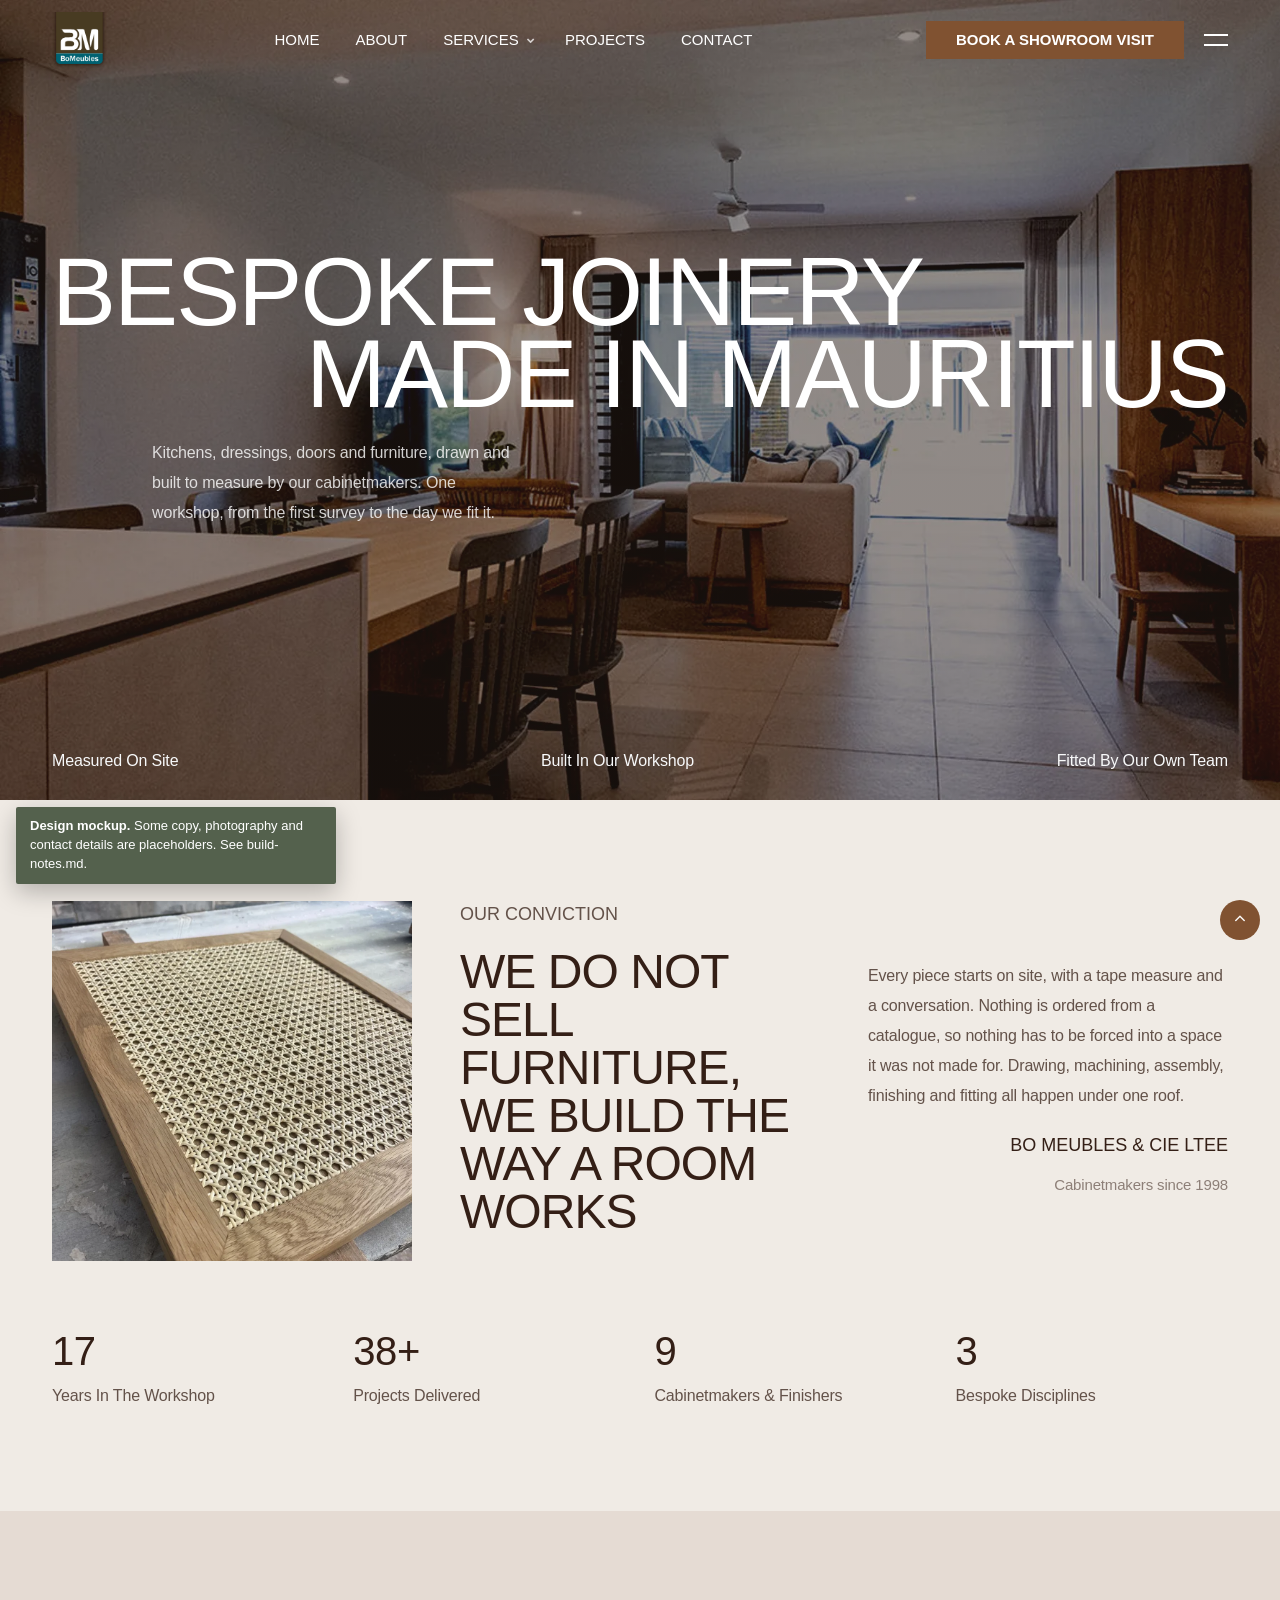
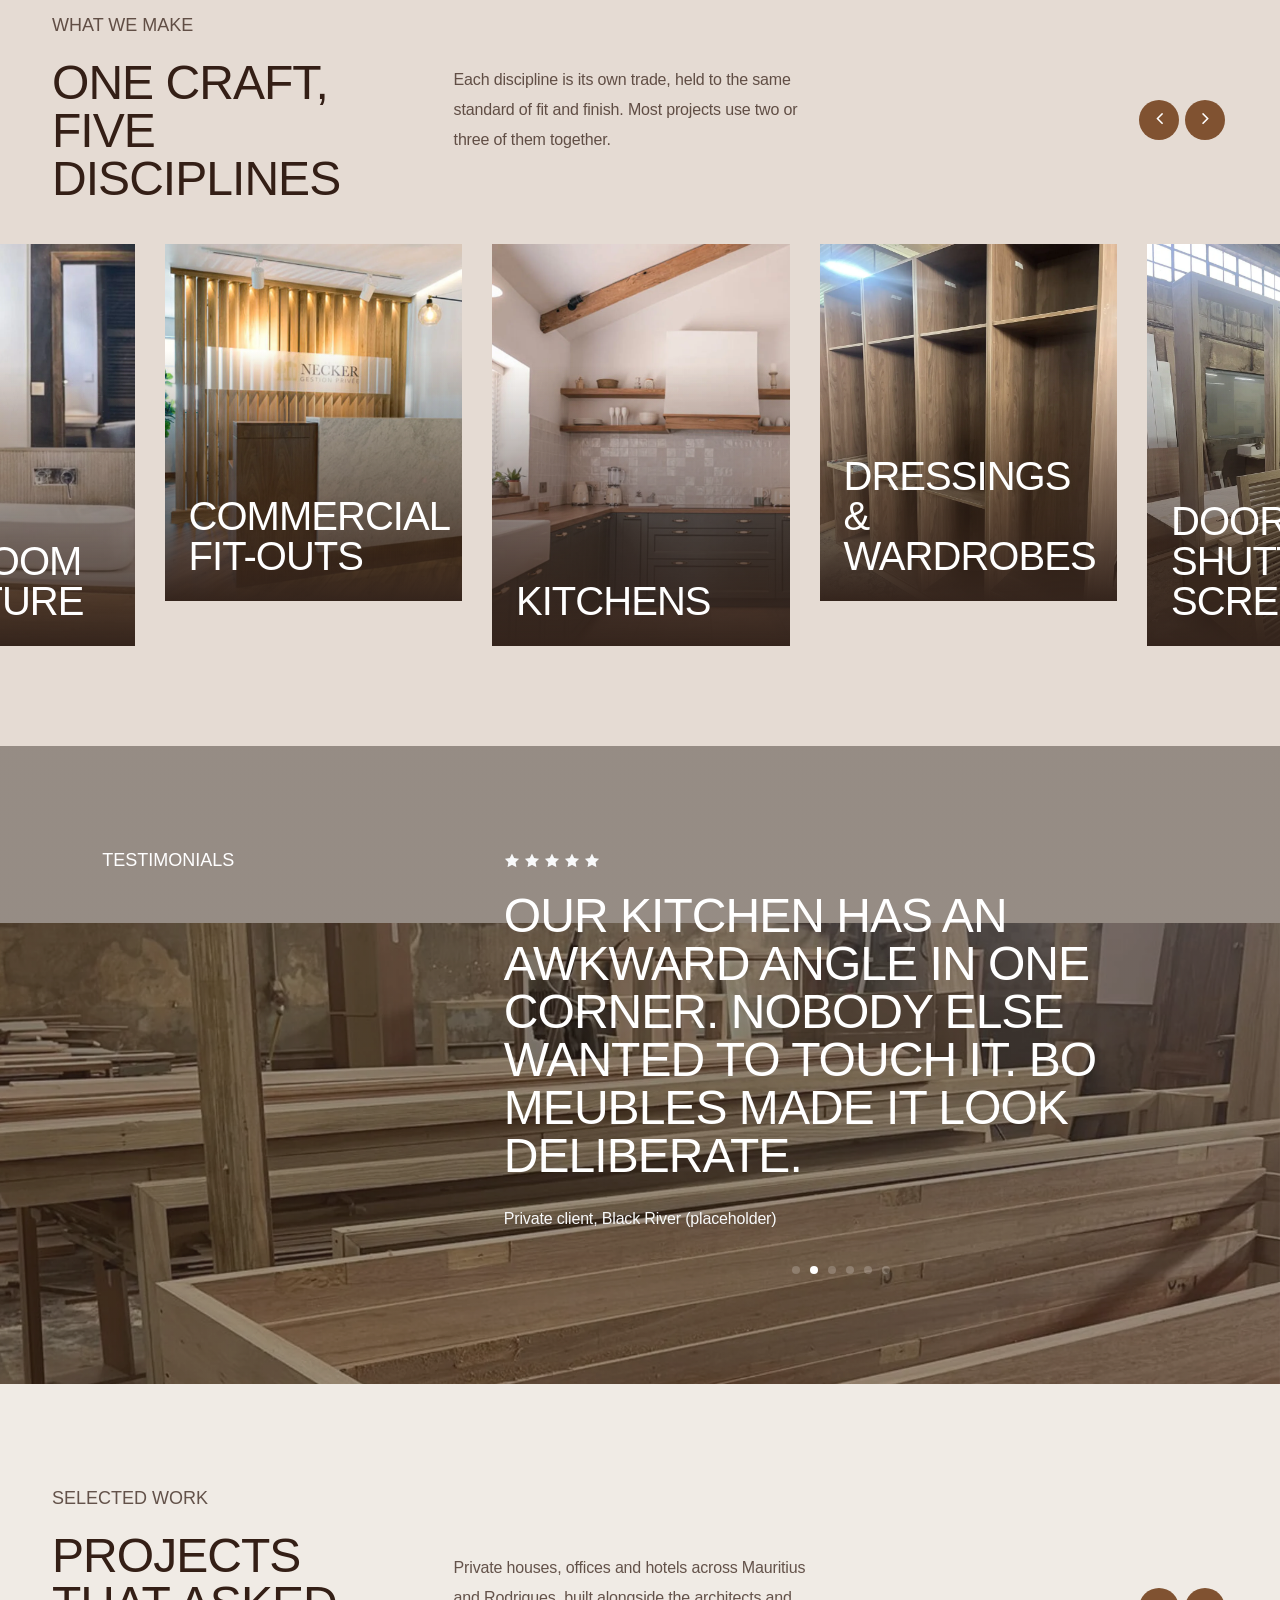
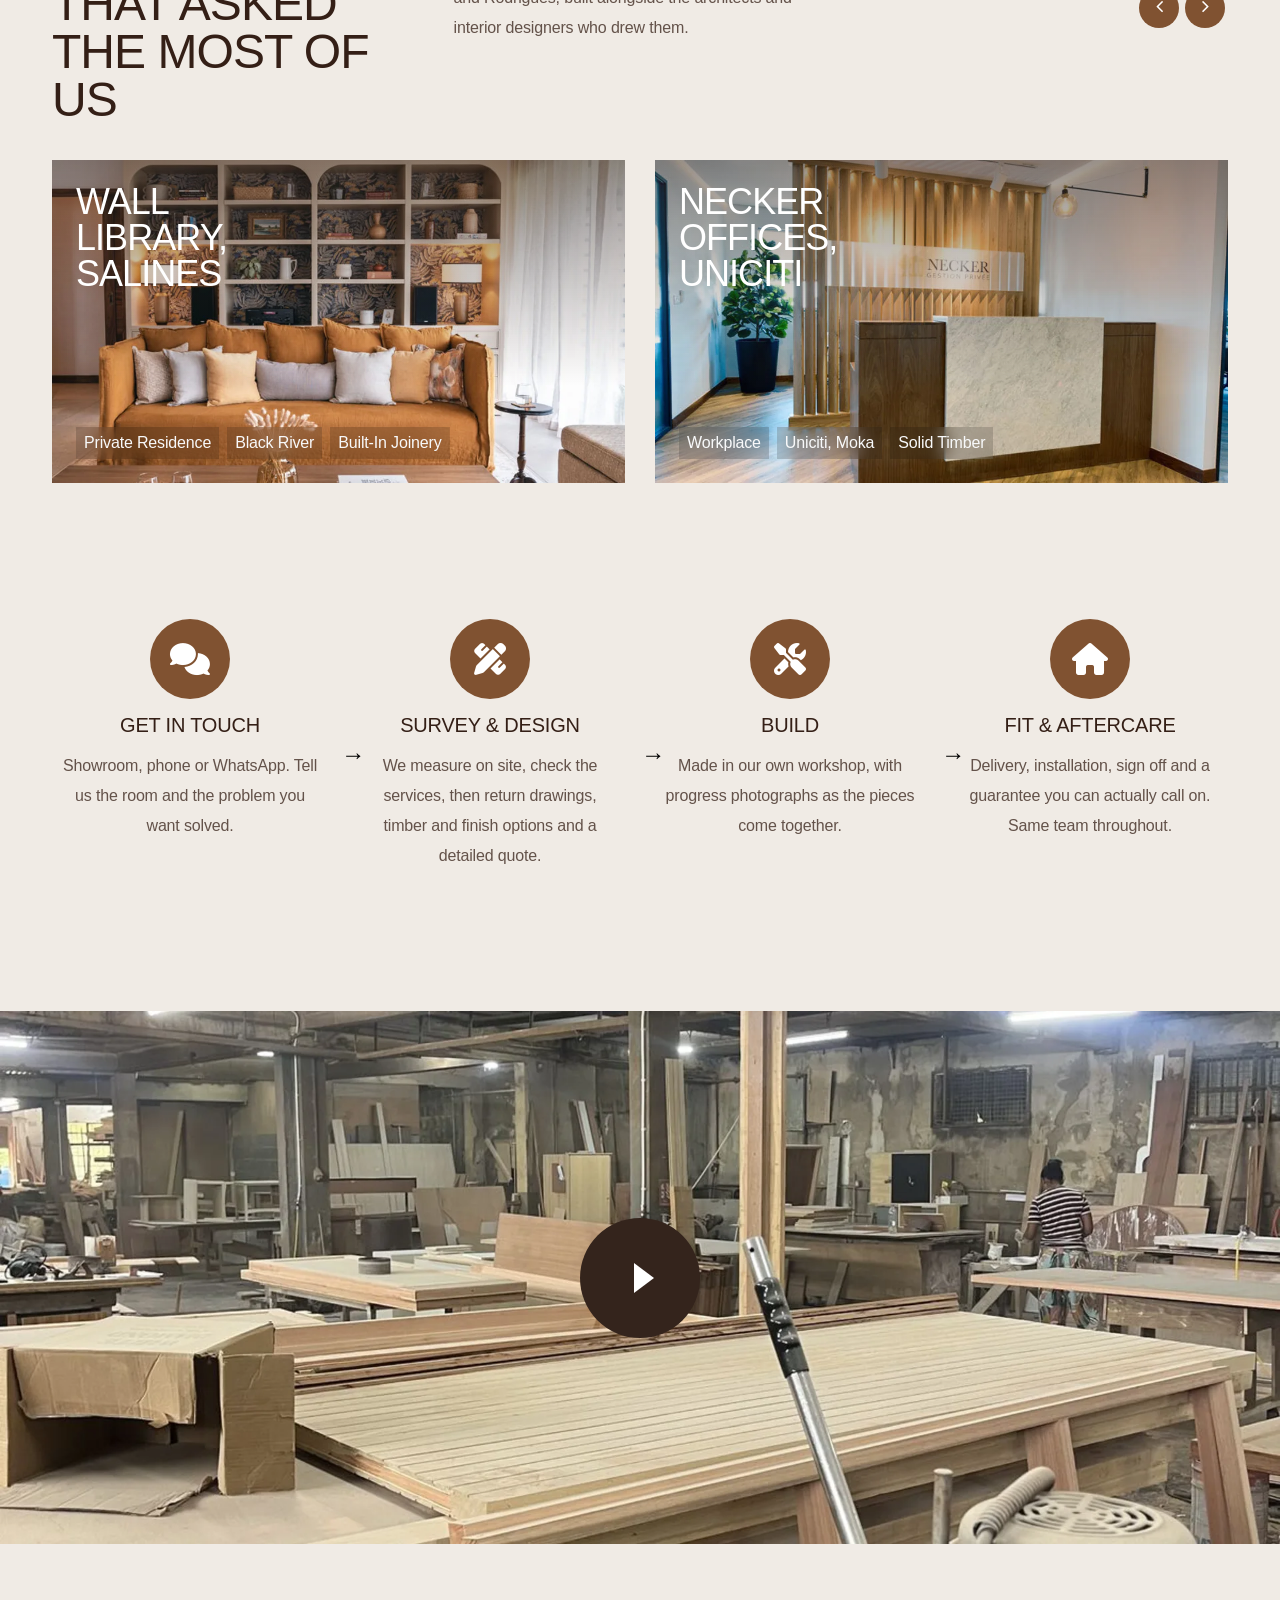
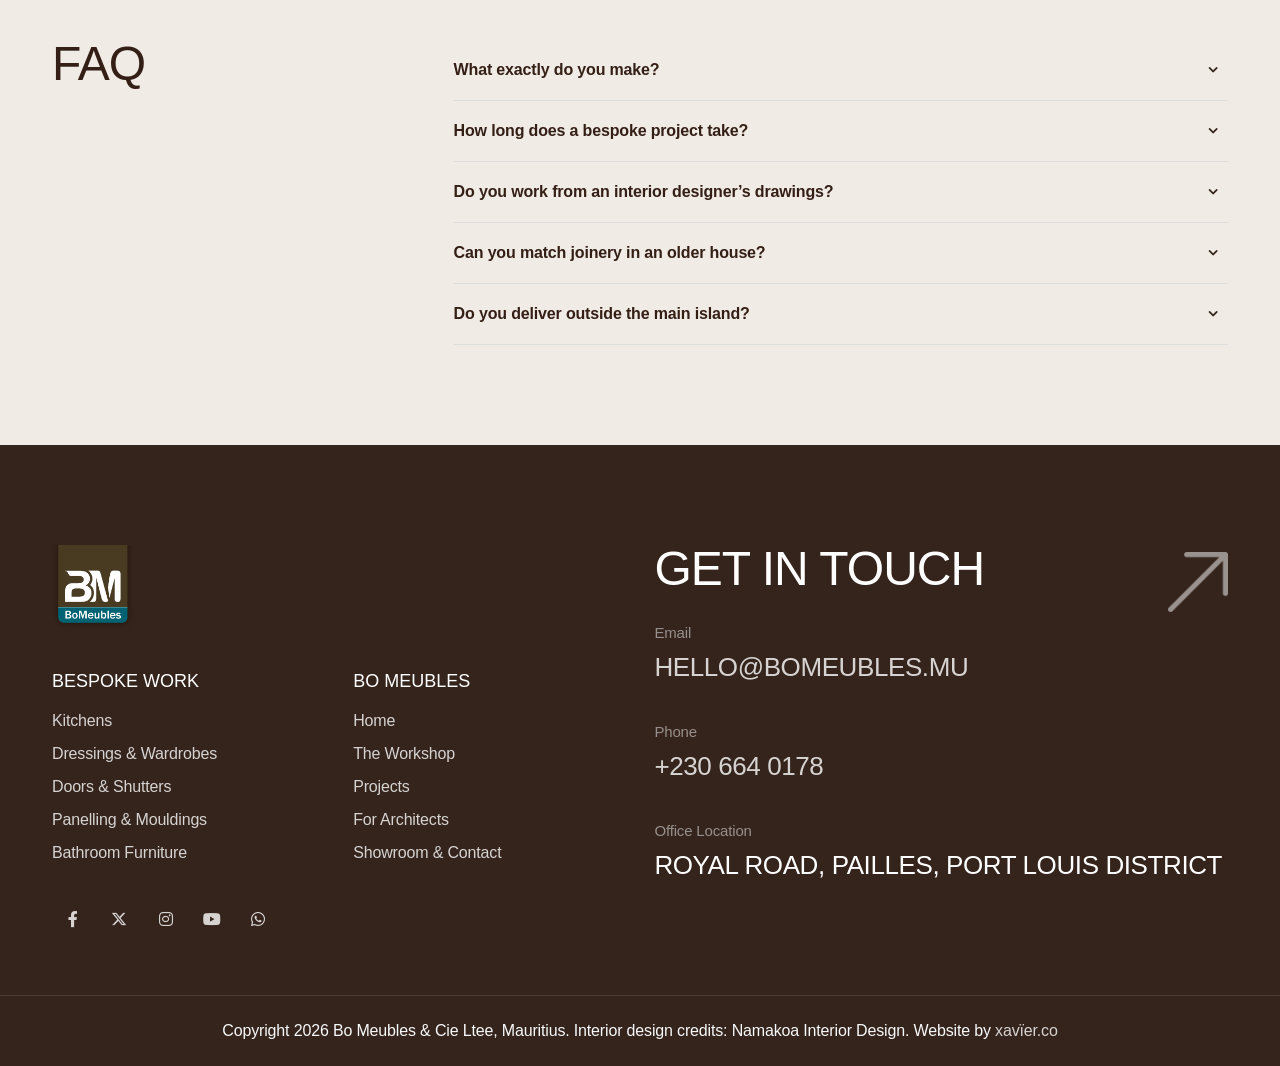
==== commit f35e3efb: "Replace placeholder wordmark with the Bo Meubles badge logo The supplied mark is a square badge, so " ====
--- a/index.html
+++ b/index.html
@@ -3,7 +3,8 @@
 
 <head>
     <title>Bo Meubles | Bespoke joinery and furniture, Mauritius</title>
-    <link rel="icon" href="images/logo.svg" type="image/svg+xml">
+    <link rel="icon" href="images/favicon-32.png" type="image/png">
+    <link rel="apple-touch-icon" href="images/apple-touch-icon.png">
     <meta content="text/html;charset=utf-8" http-equiv="Content-Type">
     <meta content="width=device-width, initial-scale=1.0" name="viewport" >
     <meta content="Mauritian cabinetmakers building bespoke kitchens, dressings, doors and furniture for homes, offices and hotels. Designed, made and fitted in house." name="description" >
@@ -39,9 +40,9 @@
                                 <!-- logo begin -->
                                 <div id="logo">
                                     <a href="index.html">
-                                        <img class="logo-main" src="images/logo-white.svg" alt="Bo Meubles" >
-                                        <img class="logo-scroll" src="images/logo-white.svg" alt="Bo Meubles" >
-                                        <img class="logo-mobile" src="images/logo-white.svg" alt="Bo Meubles" >
+                                        <img class="logo-main" src="images/logo-bm.png" alt="Bo Meubles" >
+                                        <img class="logo-scroll" src="images/logo-bm.png" alt="Bo Meubles" >
+                                        <img class="logo-mobile" src="images/logo-bm.png" alt="Bo Meubles" >
                                     </a>
                                 </div>
                                 <!-- logo end -->
@@ -721,7 +722,7 @@
             </div>
 
             <div id="extra-content">
-                <img src="images/logo-white.svg" alt="Bo Meubles" class="w-150px">
+                <img src="images/logo-bm.png" alt="Bo Meubles" class="w-150px">
 
                 <div class="spacer-30-line"></div>
 
@@ -829,7 +830,7 @@
             <div class="container">
                 <div class="row g-4 justify-content-between">
                     <div class="col-md-6">
-                        <img src="images/logo-white.svg" alt="Bo Meubles" class="w-170px mb-2">
+                        <img src="images/logo-bm.png" alt="Bo Meubles" class="w-170px mb-2">
                         <div class="spacer-single"></div>
                         <div class="row g-4">
                             <div class="col-md-6">
--- a/css/bo-meubles.css
+++ b/css/bo-meubles.css
@@ -75,3 +75,27 @@
    one h1; this restores the colour the h1 selector was providing. */
 .text-light .h1,
 .section-dark .h1 { color: #fff; }
+
+/* The Bo Meubles mark is a square badge, not the wide wordmark the template
+   ships with. Its slots size by width (--logo-width: 130px), which would make
+   it ~132px tall and blow out the header, so size the badge by height instead
+   and let the width follow. */
+div#logo img,
+.logo-main,
+header .logo-scroll,
+header .logo-mobile {
+  width: auto;
+  max-width: none;
+  height: 56px;
+}
+header.smaller div#logo img,
+header.header-mobile div#logo img { height: 44px; }
+
+/* Footer and side-panel marks use fixed-width utility classes. */
+footer img.w-170px,
+#extra-content img.w-150px,
+footer .logo-footer {
+  width: auto;
+  max-width: none;
+  height: 84px;
+}
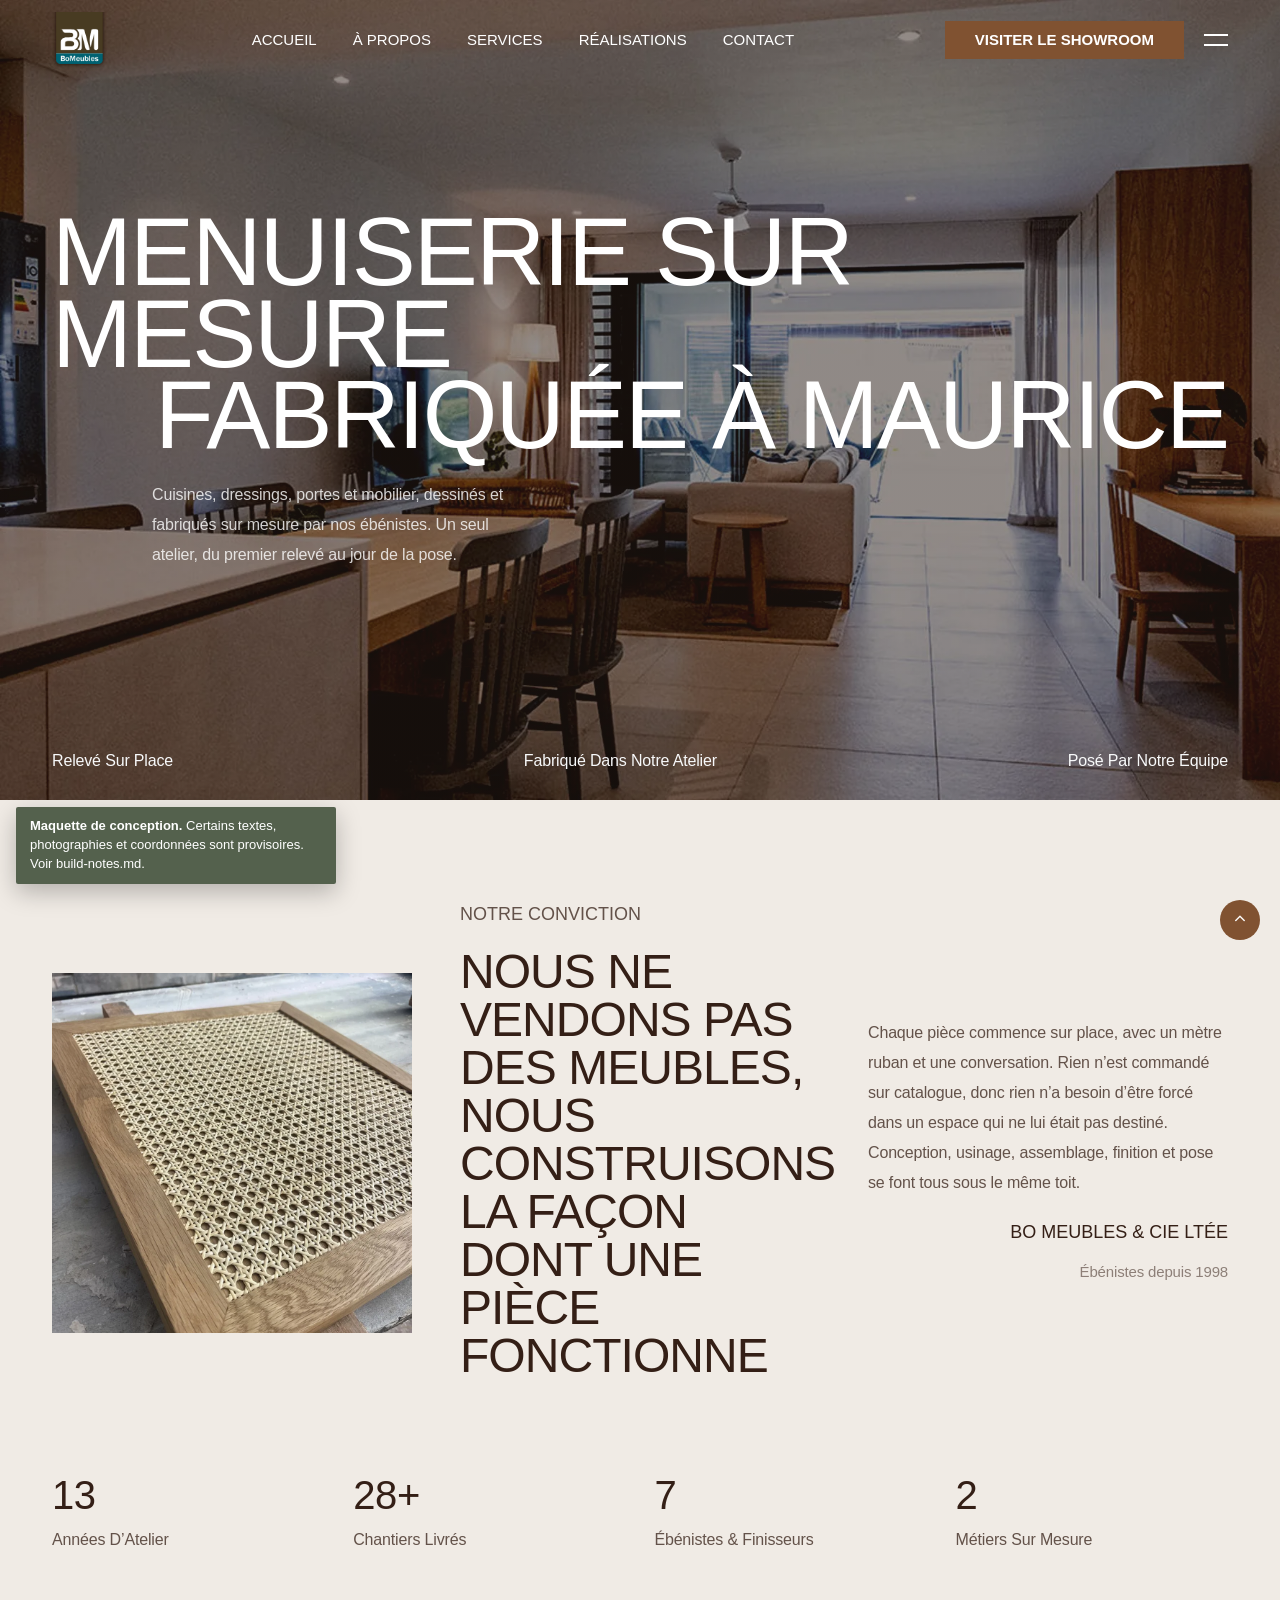
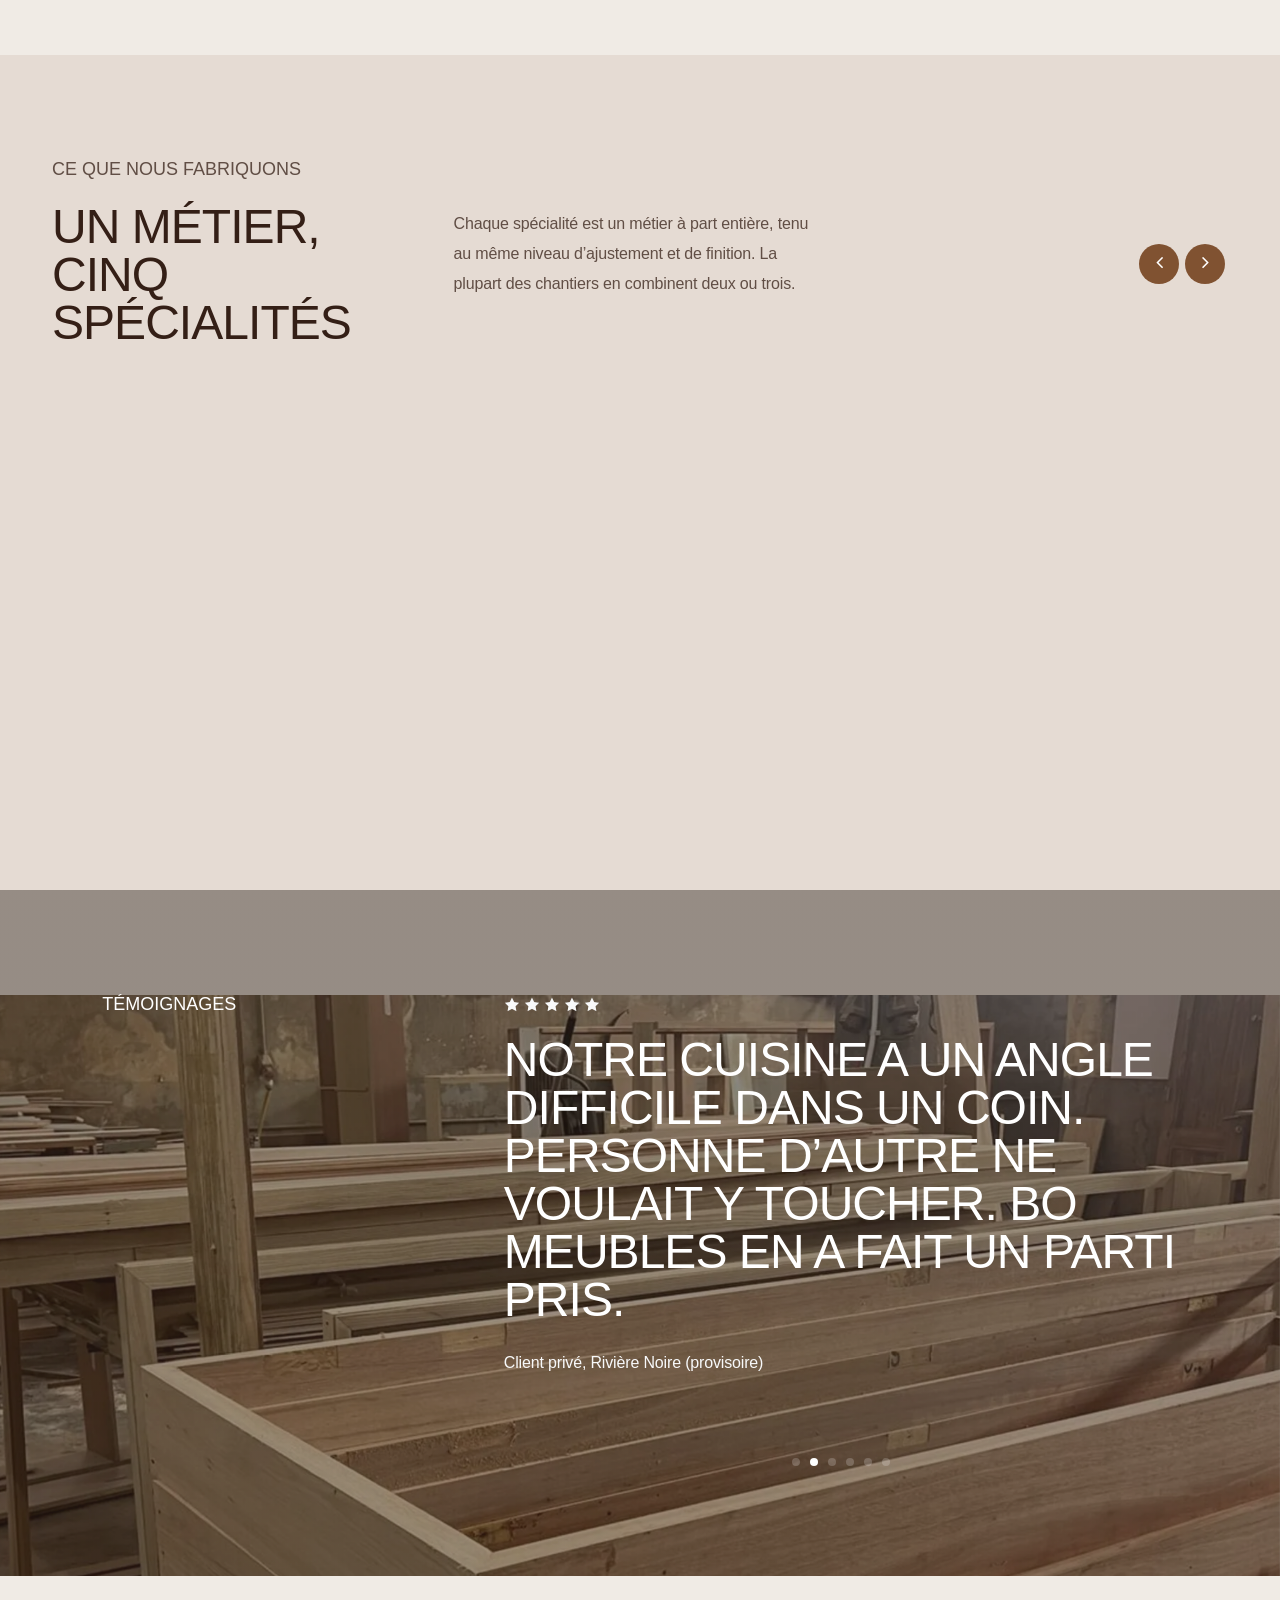
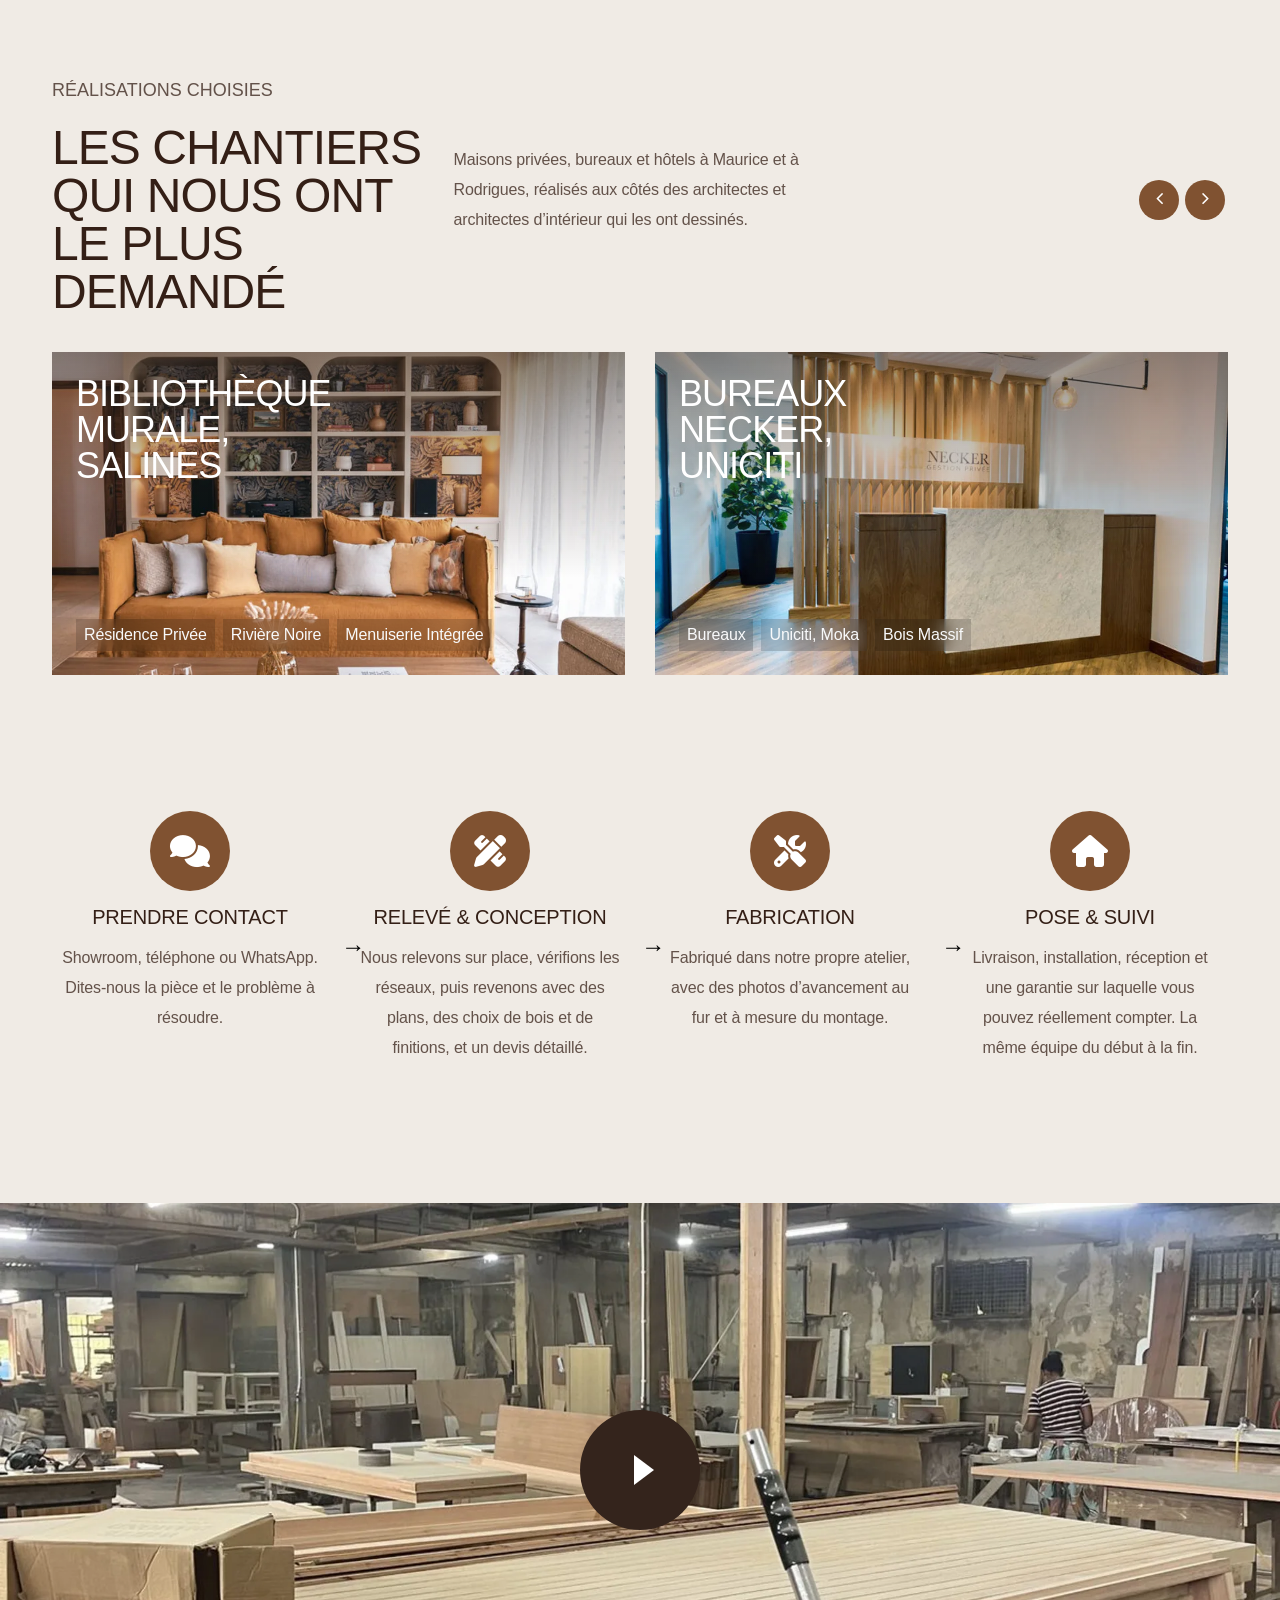
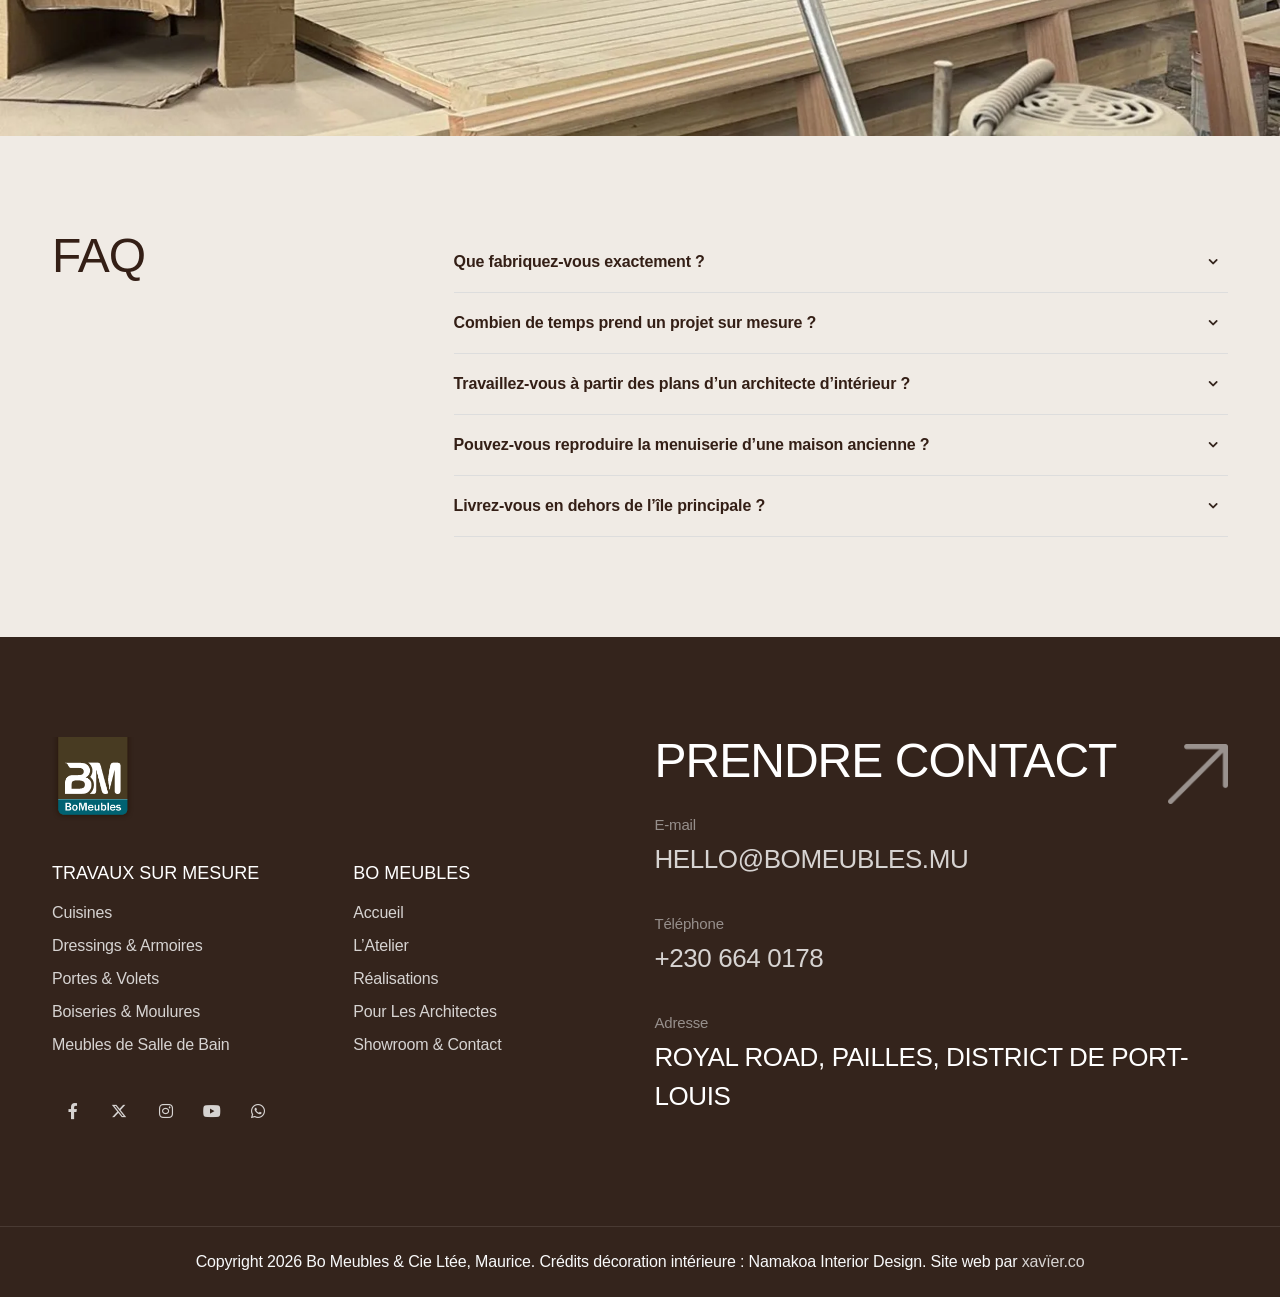
==== commit 741cf27c: "Translate the site to French and give each project a photo gallery Copy: all five pages translated i" ====
--- a/index.html
+++ b/index.html
@@ -1,8 +1,8 @@
 <!DOCTYPE html>
-<html lang="en-GB">
+<html lang="fr">
 
 <head>
-    <title>Bo Meubles | Bespoke joinery and furniture, Mauritius</title>
+    <title>Bo Meubles | Menuiserie et mobilier sur mesure, Maurice</title>
     <link rel="icon" href="images/favicon-32.png" type="image/png">
     <link rel="apple-touch-icon" href="images/apple-touch-icon.png">
     <meta content="text/html;charset=utf-8" http-equiv="Content-Type">
@@ -25,10 +25,10 @@
 
 <body>
 
-        <a class="skip-link" href="#content">Skip to content</a>
+        <a class="skip-link" href="#main-content">Aller au contenu</a>
 
         <!-- Mockup banner. Remove this div and the .mock-note rule at build. -->
-        <div class="mock-note"><strong>Design mockup.</strong> Some copy, photography and contact details are placeholders. See build-notes.md.</div>
+        <div class="mock-note"><strong>Maquette de conception.</strong> Certains textes, photographies et coordonnées sont provisoires. Voir build-notes.md.</div>
 
         <!-- header begin -->
         <header class="transparent">
@@ -50,25 +50,17 @@
                             <div class="de-flex-col header-col-mid">
                                 <!-- mainemenu begin -->
                                 <ul id="mainmenu">
-                                    <li><a class="menu-item" href="index.html">Home</a></li>
-                                    <li><a class="menu-item" href="about.html">About</a></li>
-                                    <li><a class="menu-item" href="services.html">Services</a>
-                                        <ul>
-                                            <li><a href="services.html#kitchens">Kitchens</a></li>
-                                            <li><a href="services.html#dressings">Dressings &amp; Wardrobes</a></li>
-                                            <li><a href="services.html#doors">Doors, Shutters &amp; Screens</a></li>
-                                            <li><a href="services.html#panelling">Panelling &amp; Mouldings</a></li>
-                                            <li><a href="services.html#bathroom">Bathroom Furniture</a></li>
-                                        </ul>
-                                    </li>
-                                    <li><a class="menu-item" href="projects.html">Projects</a></li>
+                                    <li><a class="menu-item" href="index.html">Accueil</a></li>
+                                    <li><a class="menu-item" href="about.html">À Propos</a></li>
+                                    <li><a class="menu-item" href="services.html">Services</a></li>
+                                    <li><a class="menu-item" href="projects.html">Réalisations</a></li>
                                     <li><a class="menu-item" href="contact.html">Contact</a></li>
                                 </ul>
                                 <!-- mainmenu end -->
                             </div>
                             <div class="de-flex-col">
                                 <div class="menu_side_area">
-                                    <a href="contact.html" class="btn-main fx-slide"><span>Book a Showroom Visit</span></a>
+                                    <a href="contact.html" class="btn-main fx-slide"><span>Visiter le Showroom</span></a>
                                     <span id="menu-btn"></span>
                                 </div>
 
@@ -85,7 +77,7 @@
         <!-- header close -->
         
         <!-- content begin -->
-        <main id="main-content">
+        <main id="main-content" tabindex="-1">
 
             <a href="#" id="back-to-top"></a>
                     
@@ -103,15 +95,15 @@
                             <div class="row">
                                 <div class="col-lg-12">
                                     <div class="text-start">
-                                        <h1 class="fs-sm-10vw mb-0 wow fadeInLeft">Bespoke Joinery</h1>
+                                        <h1 class="fs-sm-10vw mb-0 wow fadeInLeft">Menuiserie Sur Mesure</h1>
                                     </div>
                                     <div class="text-lg-end">
-                                        <div class="h1 fs-sm-10vw mb-4 wow fadeInRight" data-wow-delay=".2s">Made In Mauritius</div>
+                                        <div class="h1 fs-sm-10vw mb-4 wow fadeInRight" data-wow-delay=".2s">Fabriquée À Maurice</div>
                                     </div>                                    
                                 </div>
 
                                 <div class="col-lg-4 offset-lg-1">
-                                    <p class="wow fadeInLeft" data-wow-delay=".4s">Kitchens, dressings, doors and furniture, drawn and built to measure by our cabinetmakers. One workshop, from the first survey to the day we fit it.</p>
+                                    <p class="wow fadeInLeft" data-wow-delay=".4s">Cuisines, dressings, portes et mobilier, dessinés et fabriqués sur mesure par nos ébénistes. Un seul atelier, du premier relevé au jour de la pose.</p>
                                 </div>
                             </div>
                         </div>
@@ -123,13 +115,13 @@
                                 <div class="col-lg-12">
                                     <div class="d-flex justify-content-between">
                                         <div class="wow fadeInRight" data-wow-delay=".8s">
-                                            Measured On Site
+                                            Relevé Sur Place
                                         </div>
                                         <div class="wow fadeInRight" data-wow-delay="1s">
-                                            Built In Our Workshop
+                                            Fabriqué Dans Notre Atelier
                                         </div>
                                         <div class="wow fadeInRight" data-wow-delay="1.2s">
-                                            Fitted By Our Own Team
+                                            Posé Par Notre Équipe
                                         </div>
                                     </div>
                                 </div>
@@ -167,18 +159,18 @@
                     <div class="row g-4 gx-5 justify-content-end align-items-center">
                         <div class="col-md-4">
                             <div class="relative wow zoomIn overflow-hidden rounded-1">
-                                <img src="images/misc/s1.webp" alt="Woven cane panel set into a solid oak frame on the workshop floor" class="w-100 rounded-1 wow scaleIn">
+                                <img src="images/misc/s1.webp" alt="Panneau de cannage tressé serti dans un cadre en chêne massif, sur le sol de l’atelier" class="w-100 rounded-1 wow scaleIn">
                             </div>
                         </div>
                         <div class="col-md-4">
-                            <div class="subtitle">Our Conviction</div>
-                            <h2 class="wow fadeInRight" data-wow-delay=".2s">We do not sell furniture, we build the way a room works</h2>
+                            <div class="subtitle">Notre Conviction</div>
+                            <h2 class="wow fadeInRight" data-wow-delay=".2s">Nous ne vendons pas des meubles, nous construisons la façon dont une pièce fonctionne</h2>
                         </div>
                         <div class="col-md-4">
-                            <p class="wow fadeInRight" data-wow-delay=".4s">Every piece starts on site, with a tape measure and a conversation. Nothing is ordered from a catalogue, so nothing has to be forced into a space it was not made for. Drawing, machining, assembly, finishing and fitting all happen under one roof.</p>
+                            <p class="wow fadeInRight" data-wow-delay=".4s">Chaque pièce commence sur place, avec un mètre ruban et une conversation. Rien n’est commandé sur catalogue, donc rien n’a besoin d’être forcé dans un espace qui ne lui était pas destiné. Conception, usinage, assemblage, finition et pose se font tous sous le même toit.</p>
                             <div class="text-end wow fadeInRight" data-wow-delay=".6s">
-                                <h3 class="hs-5">Bo Meubles &amp; Cie Ltee</h3>
-                                <div class="fs-15 op-7">Cabinetmakers since 1998</div>
+                                <h3 class="hs-5">Bo Meubles &amp; Cie Ltée</h3>
+                                <div class="fs-15 op-7">Ébénistes depuis 1998</div>
                             </div>
                         </div>
                     </div>
@@ -189,25 +181,25 @@
                         <div class="col-md-3 col-sm-6">
                             <div class="de_count wow fadeInRight" data-wow-delay=".0s">
                                 <h3 class="fs-40 mb-0"><span class="timer" data-to="27" data-speed="3000">0</span></h3>
-                                Years In The Workshop
+                                Années D’Atelier
                             </div>
                         </div>
                         <div class="col-md-3 col-sm-6">
                             <div class="de_count wow fadeInRight" data-wow-delay=".2s">
                                 <h3 class="fs-40 mb-0"><span class="timer" data-to="60" data-speed="3000">0</span>+</h3>
-                                Projects Delivered
+                                Chantiers Livrés
                             </div>
                         </div>
                         <div class="col-md-3 col-sm-6">
                             <div class="de_count wow fadeInRight" data-wow-delay=".4s">
                                 <h3 class="fs-40 mb-0"><span class="timer" data-to="14" data-speed="3000">0</span></h3>
-                                Cabinetmakers &amp; Finishers
+                                Ébénistes &amp; Finisseurs
                             </div>
                         </div>
                         <div class="col-md-3 col-sm-6">
                             <div class="de_count wow fadeInRight" data-wow-delay=".6s">
                                 <h3 class="fs-40 mb-0"><span class="timer" data-to="5" data-speed="3000">0</span></h3>
-                                Bespoke Disciplines
+                                Métiers Sur Mesure
                             </div>
                         </div>
                     </div>
@@ -218,13 +210,13 @@
                 <div class="container">
                     <div class="row mb-3 g-4 align-items-center justify-content-between">
                         <div class="col-lg-4 wow fadeIn" data-wow-delay=".2s">
-                            <div class="subtitle">What We Make</div>
-                            <h2 class="wow fadeInRight">One Craft, Five Disciplines</h2>
+                            <div class="subtitle">Ce Que Nous Fabriquons</div>
+                            <h2 class="wow fadeInRight">Un Métier, Cinq Spécialités</h2>
                         </div>
 
                         <div class="col-lg-4">
                             <p>
-                                Each discipline is its own trade, held to the same standard of fit and finish. Most projects use two or three of them together.
+                                Chaque spécialité est un métier à part entière, tenu au même niveau d’ajustement et de finition. La plupart des chantiers en combinent deux ou trois.
                             </p>
                         </div>
 
@@ -249,10 +241,10 @@
                                             <a href="services.html" class="d-block hover relative text-light">
                                                 <img src="images/misc/up-right-arrow.webp" class="abs w-80px p-20 z-2 top-0 end-0 p-4 hover-op-1" alt="">
                                                 <div class="abs z-4 p-4 pb-0 bottom-0 mb-0">
-                                                    <h2 class="fs-40">Kitchens</h2>
-                                                </div>
-                                                <div class="relative overflow-hidden rounded-1 wow scaleIn" data-wow-duration="1.5s">
-                                                    <img src="images/services/3.webp" alt="Bespoke kitchen with dark shaker base units, timber shelves and a farmhouse sink" class="w-100 hover-scale-1-2">
+                                                    <h2 class="fs-40">Cuisines</h2>
+                                                </div>
+                                                <div class="relative overflow-hidden rounded-1 wow scaleIn" data-wow-duration="1.5s">
+                                                    <img src="images/services/3.webp" alt="Cuisine sur mesure avec meubles bas shaker foncés, étagères en bois et évier de ferme" class="w-100 hover-scale-1-2">
                                                 </div>
                                                 <div class="gradient-edge-bottom h-70"></div>
                                             </a>
@@ -266,10 +258,10 @@
                                             <a href="services.html" class="d-block hover relative text-light">
                                                 <img src="images/misc/up-right-arrow.webp" class="abs w-80px p-20 z-2 top-0 end-0 p-4 hover-op-1" alt="">
                                                 <div class="abs z-4 p-4 pb-0 bottom-0 mb-0">
-                                                    <h2 class="fs-40">Dressings &amp; Wardrobes</h2>
-                                                </div>
-                                                <div class="relative overflow-hidden rounded-1 wow scaleIn" data-wow-duration="1.5s">
-                                                    <img src="images/services/4.webp" alt="Oak dressing room shelving under construction in the Bo Meubles workshop" class="w-100 hover-scale-1-2">
+                                                    <h2 class="fs-40">Dressings &amp; Armoires</h2>
+                                                </div>
+                                                <div class="relative overflow-hidden rounded-1 wow scaleIn" data-wow-duration="1.5s">
+                                                    <img src="images/services/4.webp" alt="Étagères de dressing en chêne en cours de fabrication dans l’atelier Bo Meubles" class="w-100 hover-scale-1-2">
                                                 </div>
                                                 <div class="gradient-edge-bottom h-70"></div>
                                             </a>
@@ -283,10 +275,10 @@
                                             <a href="services.html" class="d-block hover relative text-light">
                                                 <img src="images/misc/up-right-arrow.webp" class="abs w-80px p-20 z-2 top-0 end-0 p-4 hover-op-1" alt="">
                                                 <div class="abs z-4 p-4 pb-0 bottom-0 mb-0">
-                                                    <h2 class="fs-40">Doors, Shutters &amp; Screens</h2>
-                                                </div>
-                                                <div class="relative overflow-hidden rounded-1 wow scaleIn" data-wow-duration="1.5s">
-                                                    <img src="images/services/5.webp" alt="Louvred timber shutters stacked in the workshop, waiting for finishing" class="w-100 hover-scale-1-2">
+                                                    <h2 class="fs-40">Portes, Volets &amp; Claustras</h2>
+                                                </div>
+                                                <div class="relative overflow-hidden rounded-1 wow scaleIn" data-wow-duration="1.5s">
+                                                    <img src="images/services/5.webp" alt="Volets à lames en bois empilés dans l’atelier, en attente de finition" class="w-100 hover-scale-1-2">
                                                 </div>
                                                 <div class="gradient-edge-bottom h-70"></div>
                                             </a>
@@ -300,10 +292,10 @@
                                             <a href="services.html" class="d-block hover relative text-light">
                                                 <img src="images/misc/up-right-arrow.webp" class="abs w-80px p-20 z-2 top-0 end-0 p-4 hover-op-1" alt="">
                                                 <div class="abs z-4 p-4 pb-0 bottom-0 mb-0">
-                                                    <h2 class="fs-40">Panelling &amp; Mouldings</h2>
-                                                </div>
-                                                <div class="relative overflow-hidden rounded-1 wow scaleIn" data-wow-duration="1.5s">
-                                                    <img src="images/services/6.webp" alt="Bedroom with a full height slatted timber headboard wall" class="w-100 hover-scale-1-2">
+                                                    <h2 class="fs-40">Boiseries &amp; Moulures</h2>
+                                                </div>
+                                                <div class="relative overflow-hidden rounded-1 wow scaleIn" data-wow-duration="1.5s">
+                                                    <img src="images/services/6.webp" alt="Chambre avec un mur de tête de lit à lattes de bois toute hauteur" class="w-100 hover-scale-1-2">
                                                 </div>
                                                 <div class="gradient-edge-bottom h-70"></div>
                                             </a>
@@ -317,10 +309,10 @@
                                             <a href="services.html" class="d-block hover relative text-light">
                                                 <img src="images/misc/up-right-arrow.webp" class="abs w-80px p-20 z-2 top-0 end-0 p-4 hover-op-1" alt="">
                                                 <div class="abs z-4 p-4 pb-0 bottom-0 mb-0">
-                                                    <h2 class="fs-40">Bathroom Furniture</h2>
-                                                </div>
-                                                <div class="relative overflow-hidden rounded-1 wow scaleIn" data-wow-duration="1.5s">
-                                                    <img src="images/services/1.webp" alt="Timber bathroom vanity unit with a white countertop basin" class="w-100 hover-scale-1-2">
+                                                    <h2 class="fs-40">Meubles de Salle de Bain</h2>
+                                                </div>
+                                                <div class="relative overflow-hidden rounded-1 wow scaleIn" data-wow-duration="1.5s">
+                                                    <img src="images/services/1.webp" alt="Meuble vasque de salle de bain en bois avec vasque à poser blanche" class="w-100 hover-scale-1-2">
                                                 </div>
                                                 <div class="gradient-edge-bottom h-70"></div>
                                             </a>
@@ -334,10 +326,10 @@
                                             <a href="services.html" class="d-block hover relative text-light">
                                                 <img src="images/misc/up-right-arrow.webp" class="abs w-80px p-20 z-2 top-0 end-0 p-4 hover-op-1" alt="">
                                                 <div class="abs z-4 p-4 pb-0 bottom-0 mb-0">
-                                                    <h2 class="fs-40">Commercial Fit-Outs</h2>
-                                                </div>
-                                                <div class="relative overflow-hidden rounded-1 wow scaleIn" data-wow-duration="1.5s">
-                                                    <img src="images/services/2.webp" alt="Office reception desk in stone and timber behind a slatted screen" class="w-100 hover-scale-1-2">
+                                                    <h2 class="fs-40">Agencements Professionnels</h2>
+                                                </div>
+                                                <div class="relative overflow-hidden rounded-1 wow scaleIn" data-wow-duration="1.5s">
+                                                    <img src="images/services/2.webp" alt="Banque d’accueil en pierre et bois derrière un claustra à lattes" class="w-100 hover-scale-1-2">
                                                 </div>
                                                 <div class="gradient-edge-bottom h-70"></div>
                                             </a>
@@ -352,13 +344,13 @@
             </section>
 
             <section class="text-light jarallax">
-                <img src="images/background/1.webp" alt="Stacks of prepared timber inside the Bo Meubles workshop" class="jarallax-img">
+                <img src="images/background/1.webp" alt="Piles de bois débité à l’intérieur de l’atelier Bo Meubles" class="jarallax-img">
                 <div class="sw-overlay op-6"></div>
                 <div class="container relative z-2">
                     <div class="row g-4 justify-content-center">
                         <div class="col-md-4">
                             <div class="subtitle">
-                                Testimonials
+                                Témoignages
                             </div>
                         </div>
                         <div class="col-md-7">
@@ -371,8 +363,8 @@
                                         <i class="icofont-star"></i>
                                         <i class="icofont-star"></i>
                                     </span>
-                                    <h2 class="mb-4">They read our drawings properly, asked the right questions early, and delivered on the date they gave us. That is rarer than it should be.</h2>
-                                    <span>Interior designer, Namakoa Interior Design (placeholder)</span>
+                                    <h2 class="mb-4">Ils ont lu nos plans correctement, posé les bonnes questions dès le début, et livré à la date annoncée. C’est plus rare que ça ne devrait l’être.</h2>
+                                    <span>Architecte d’intérieur, Namakoa Interior Design (provisoire)</span>
                                 </div>
                                 <div class="item">
                                     <span class="d-stars d-block mb-3">
@@ -382,8 +374,8 @@
                                         <i class="icofont-star"></i>
                                         <i class="icofont-star"></i>
                                     </span>
-                                    <h2 class="mb-4">Our kitchen has an awkward angle in one corner. Nobody else wanted to touch it. Bo Meubles made it look deliberate.</h2>
-                                    <span>Private client, Black River (placeholder)</span>
+                                    <h2 class="mb-4">Notre cuisine a un angle difficile dans un coin. Personne d’autre ne voulait y toucher. Bo Meubles en a fait un parti pris.</h2>
+                                    <span>Client privé, Rivière Noire (provisoire)</span>
                                 </div>
                                 <div class="item">
                                     <span class="d-stars d-block mb-3">
@@ -393,8 +385,8 @@
                                         <i class="icofont-star"></i>
                                         <i class="icofont-star"></i>
                                     </span>
-                                    <h2 class="mb-4">They built the bar in Mauritius, shipped it to Rodrigues and fitted it themselves. The whole job was one phone number.</h2>
-                                    <span>Operations manager, Tekoma Boutik Hotel (placeholder)</span>
+                                    <h2 class="mb-4">Ils ont fabriqué le bar à Maurice, l’ont expédié à Rodrigues et l’ont posé eux-mêmes. Tout le chantier tenait en un seul numéro de téléphone.</h2>
+                                    <span>Responsable d’exploitation, Tekoma Boutik Hotel (provisoire)</span>
                                 </div>
                                 <div class="item">
                                     <span class="d-stars d-block mb-3">
@@ -404,8 +396,8 @@
                                         <i class="icofont-star"></i>
                                         <i class="icofont-star"></i>
                                     </span>
-                                    <h2 class="mb-4">The shop drawings came back dimensioned and on time, so the site programme never slipped because of joinery.</h2>
-                                    <span>Project architect, Moka (placeholder)</span>
+                                    <h2 class="mb-4">Les plans d’exécution sont revenus cotés et dans les délais, si bien que le planning de chantier n’a jamais glissé à cause de la menuiserie.</h2>
+                                    <span>Architecte du projet, Moka (provisoire)</span>
                                 </div>
                                 <div class="item">
                                     <span class="d-stars d-block mb-3">
@@ -415,8 +407,8 @@
                                         <i class="icofont-star"></i>
                                         <i class="icofont-star"></i>
                                     </span>
-                                    <h2 class="mb-4">Two years on, every drawer still closes the way it did on the first day. That is what we paid for.</h2>
-                                    <span>Private client, Mont Choisy (placeholder)</span>
+                                    <h2 class="mb-4">Deux ans après, chaque tiroir se ferme comme au premier jour. C’est exactement ce que nous avons payé.</h2>
+                                    <span>Client privé, Mont Choisy (provisoire)</span>
                                 </div>
                                 <div class="item">
                                     <span class="d-stars d-block mb-3">
@@ -426,8 +418,8 @@
                                         <i class="icofont-star"></i>
                                         <i class="icofont-star"></i>
                                     </span>
-                                    <h2 class="mb-4">We asked them to match a cornice profile from an old colonial house. They machined it and you cannot tell the new from the old.</h2>
-                                    <span>Private client, Port Louis (placeholder)</span>
+                                    <h2 class="mb-4">Nous leur avons demandé de reproduire le profil d’une corniche d’une vieille maison coloniale. Ils l’ont usiné et on ne distingue pas le neuf de l’ancien.</h2>
+                                    <span>Client privé, Port-Louis (provisoire)</span>
                                 </div>
                             </div>
                         </div>
@@ -439,12 +431,12 @@
                 <div class="container">
                     <div class="row mb-3 g-4 align-items-center justify-content-between">
                         <div class="col-lg-4 wow fadeIn" data-wow-delay=".2s">
-                            <div class="subtitle">Selected Work</div> 
-                            <h2 class="mb-2 wow fadeInRight">Projects That Asked The Most Of Us</h2>
+                            <div class="subtitle">Réalisations Choisies</div> 
+                            <h2 class="mb-2 wow fadeInRight">Les Chantiers Qui Nous Ont Le Plus Demandé</h2>
                         </div>
                         <div class="col-lg-4">
                             <p>
-                                Private houses, offices and hotels across Mauritius and Rodrigues, built alongside the architects and interior designers who drew them.
+                                Maisons privées, bureaux et hôtels à Maurice et à Rodrigues, réalisés aux côtés des architectes et architectes d’intérieur qui les ont dessinés.
                             </p>
                         </div>
                         <div class="col-lg-4">
@@ -463,16 +455,16 @@
                                             <a href="projects.html" class="d-block hover relative text-light">
                                                 <img src="images/misc/up-right-arrow.webp" class="abs w-80px p-20 z-2 top-0 end-0 p-4 hover-op-1" alt="">
                                                 <div class="abs w-50 z-4 p-4 mb-0">
-                                                    <h2 class="fs-36">Wall Library, Salines</h2>
-                                                </div>
-                                                <div class="relative overflow-hidden rounded-1 wow scaleIn" data-wow-duration="1.5s">
-                                                    <img src="images/projects-wide/1.webp" alt="Arched built-in wall library with integrated lighting behind a rust coloured sofa" class="w-100 hover-scale-1-2">
+                                                    <h2 class="fs-36">Bibliothèque Murale, Salines</h2>
+                                                </div>
+                                                <div class="relative overflow-hidden rounded-1 wow scaleIn" data-wow-duration="1.5s">
+                                                    <img src="images/projects-wide/1.webp" alt="Bibliothèque murale intégrée en arche avec éclairage incorporé, derrière un canapé rouille" class="w-100 hover-scale-1-2">
                                                 </div>
                                                 <div class="gradient-edge-top op-5 h-70"></div>
                                                 <div class="extra-text abs lh-1 m-4 bottom-0 z-4 d-flex">
-                                                    <div class="bg-blur p-2 me-2">Private Residence</div>
-                                                    <div class="bg-blur p-2 me-2">Black River</div>
-                                                    <div class="bg-blur p-2 me-2">Built-In Joinery</div>
+                                                    <div class="bg-blur p-2 me-2">Résidence Privée</div>
+                                                    <div class="bg-blur p-2 me-2">Rivière Noire</div>
+                                                    <div class="bg-blur p-2 me-2">Menuiserie Intégrée</div>
                                                 </div>
                                             </a>
                                         </div>
@@ -485,16 +477,16 @@
                                             <a href="projects.html" class="d-block hover relative text-light">
                                                 <img src="images/misc/up-right-arrow.webp" class="abs w-80px p-20 z-2 top-0 end-0 p-4 hover-op-1" alt="">
                                                 <div class="abs w-50 z-4 p-4 mb-0">
-                                                    <h2 class="fs-36">Necker Offices, Uniciti</h2>
-                                                </div>
-                                                <div class="relative overflow-hidden rounded-1 wow scaleIn" data-wow-duration="1.5s">
-                                                    <img src="images/projects-wide/2.webp" alt="Reception desk in stone and timber behind a slatted screen at the Necker offices" class="w-100 hover-scale-1-2">
+                                                    <h2 class="fs-36">Bureaux Necker, Uniciti</h2>
+                                                </div>
+                                                <div class="relative overflow-hidden rounded-1 wow scaleIn" data-wow-duration="1.5s">
+                                                    <img src="images/projects-wide/2.webp" alt="Banque d’accueil en pierre et bois derrière un claustra à lattes, aux bureaux Necker" class="w-100 hover-scale-1-2">
                                                 </div>
                                                 <div class="gradient-edge-top op-5 h-70"></div>
                                                 <div class="extra-text abs lh-1 m-4 bottom-0 z-4 d-flex">
-                                                    <div class="bg-blur p-2 me-2">Workplace</div>
+                                                    <div class="bg-blur p-2 me-2">Bureaux</div>
                                                     <div class="bg-blur p-2 me-2">Uniciti, Moka</div>
-                                                    <div class="bg-blur p-2 me-2">Solid Timber</div>
+                                                    <div class="bg-blur p-2 me-2">Bois Massif</div>
                                                 </div>
                                             </a>
                                         </div>
@@ -510,13 +502,13 @@
                                                     <h2 class="fs-36">Tekoma Boutik Hotel</h2>
                                                 </div>
                                                 <div class="relative overflow-hidden rounded-1 wow scaleIn" data-wow-duration="1.5s">
-                                                    <img src="images/projects-wide/3.webp" alt="Hotel bar with a dark timber counter and woven pendant lights at Tekoma" class="w-100 hover-scale-1-2">
+                                                    <img src="images/projects-wide/3.webp" alt="Bar d’hôtel avec comptoir en bois foncé et suspensions tressées, au Tekoma" class="w-100 hover-scale-1-2">
                                                 </div>
                                                 <div class="gradient-edge-top op-5 h-70"></div>
                                                 <div class="extra-text abs lh-1 m-4 bottom-0 z-4 d-flex">
-                                                    <div class="bg-blur p-2 me-2">Hospitality</div>
+                                                    <div class="bg-blur p-2 me-2">Hôtellerie</div>
                                                     <div class="bg-blur p-2 me-2">Rodrigues</div>
-                                                    <div class="bg-blur p-2 me-2">Shipped &amp; Fitted</div>
+                                                    <div class="bg-blur p-2 me-2">Expédié &amp; Posé</div>
                                                 </div>
                                             </a>
                                         </div>
@@ -532,13 +524,13 @@
                                                     <h2 class="fs-36">The Water Club, La Balise</h2>
                                                 </div>
                                                 <div class="relative overflow-hidden rounded-1 wow scaleIn" data-wow-duration="1.5s">
-                                                    <img src="images/projects-wide/4.webp" alt="Open plan living space with fitted joinery and a built-in timber desk" class="w-100 hover-scale-1-2">
+                                                    <img src="images/projects-wide/4.webp" alt="Séjour ouvert avec menuiserie intégrée et bureau encastré en bois" class="w-100 hover-scale-1-2">
                                                 </div>
                                                 <div class="gradient-edge-top op-5 h-70"></div>
                                                 <div class="extra-text abs lh-1 m-4 bottom-0 z-4 d-flex">
-                                                    <div class="bg-blur p-2 me-2">Hospitality</div>
+                                                    <div class="bg-blur p-2 me-2">Hôtellerie</div>
                                                     <div class="bg-blur p-2 me-2">La Balise Marina</div>
-                                                    <div class="bg-blur p-2 me-2">Fitted Kitchens</div>
+                                                    <div class="bg-blur p-2 me-2">Cuisines Équipées</div>
                                                 </div>
                                             </a>
                                         </div>
@@ -551,16 +543,16 @@
                                             <a href="projects.html" class="d-block hover relative text-light">
                                                 <img src="images/misc/up-right-arrow.webp" class="abs w-80px p-20 z-2 top-0 end-0 p-4 hover-op-1" alt="">
                                                 <div class="abs w-50 z-4 p-4 mb-0">
-                                                    <h2 class="fs-36">Panelling, Mont Choisy</h2>
-                                                </div>
-                                                <div class="relative overflow-hidden rounded-1 wow scaleIn" data-wow-duration="1.5s">
-                                                    <img src="images/projects-wide/5.webp" alt="Bedroom with slatted timber headboard panelling at Mont Choisy" class="w-100 hover-scale-1-2">
+                                                    <h2 class="fs-36">Boiseries, Mont Choisy</h2>
+                                                </div>
+                                                <div class="relative overflow-hidden rounded-1 wow scaleIn" data-wow-duration="1.5s">
+                                                    <img src="images/projects-wide/5.webp" alt="Chambre avec tête de lit en lattes de bois à Mont Choisy" class="w-100 hover-scale-1-2">
                                                 </div>
                                                 <div class="gradient-edge-top op-5 h-70"></div>
                                                 <div class="extra-text abs lh-1 m-4 bottom-0 z-4 d-flex">
-                                                    <div class="bg-blur p-2 me-2">Private Residence</div>
+                                                    <div class="bg-blur p-2 me-2">Résidence Privée</div>
                                                     <div class="bg-blur p-2 me-2">Mont Choisy</div>
-                                                    <div class="bg-blur p-2 me-2">Panelling</div>
+                                                    <div class="bg-blur p-2 me-2">Boiseries</div>
                                                 </div>
                                             </a>
                                         </div>
@@ -573,16 +565,16 @@
                                             <a href="projects.html" class="d-block hover relative text-light">
                                                 <img src="images/misc/up-right-arrow.webp" class="abs w-80px p-20 z-2 top-0 end-0 p-4 hover-op-1" alt="">
                                                 <div class="abs w-50 z-4 p-4 mb-0">
-                                                    <h2 class="fs-36">Room Divider, Moka</h2>
-                                                </div>
-                                                <div class="relative overflow-hidden rounded-1 wow scaleIn" data-wow-duration="1.5s">
-                                                    <img src="images/projects-wide/6.webp" alt="Bedroom with a timber slat screen dividing the sleeping and dressing areas" class="w-100 hover-scale-1-2">
+                                                    <h2 class="fs-36">Claustra de Séparation, Moka</h2>
+                                                </div>
+                                                <div class="relative overflow-hidden rounded-1 wow scaleIn" data-wow-duration="1.5s">
+                                                    <img src="images/projects-wide/6.webp" alt="Chambre avec un claustra en lattes de bois séparant le coin nuit du dressing" class="w-100 hover-scale-1-2">
                                                 </div>
                                                 <div class="gradient-edge-top op-5 h-70"></div>
                                                 <div class="extra-text abs lh-1 m-4 bottom-0 z-4 d-flex">
-                                                    <div class="bg-blur p-2 me-2">Private Residence</div>
+                                                    <div class="bg-blur p-2 me-2">Résidence Privée</div>
                                                     <div class="bg-blur p-2 me-2">Moka</div>
-                                                    <div class="bg-blur p-2 me-2">Screens &amp; Dressing</div>
+                                                    <div class="bg-blur p-2 me-2">Claustras &amp; Dressing</div>
                                                 </div>
                                             </a>
                                         </div>
@@ -604,29 +596,29 @@
                     <div class="de-step-icon">
                       <i class="fas fa-comments fa-2x"></i>
                     </div>
-                    <h2 class="hs-4">Get In Touch</h2>
-                    <p>Showroom, phone or WhatsApp. Tell us the room and the problem you want solved.</p>
+                    <h2 class="hs-4">Prendre Contact</h2>
+                    <p>Showroom, téléphone ou WhatsApp. Dites-nous la pièce et le problème à résoudre.</p>
                   </div>
                   <div class="col-6 col-md-3 de-step de-step-arrow wow fadeInRight" data-wow-delay=".6s">
                     <div class="de-step-icon">
                       <i class="fas fa-pencil-ruler fa-2x"></i>
                     </div>
-                    <h2 class="hs-4">Survey &amp; Design</h2>
-                    <p>We measure on site, check the services, then return drawings, timber and finish options and a detailed quote.</p>
+                    <h2 class="hs-4">Relevé &amp; Conception</h2>
+                    <p>Nous relevons sur place, vérifions les réseaux, puis revenons avec des plans, des choix de bois et de finitions, et un devis détaillé.</p>
                   </div>
                   <div class="col-6 col-md-3 de-step de-step-arrow wow fadeInRight" data-wow-delay=".9s">
                     <div class="de-step-icon">
                       <i class="fas fa-tools fa-2x"></i>
                     </div>
-                    <h2 class="hs-4">Build</h2>
-                    <p>Made in our own workshop, with progress photographs as the pieces come together.</p>
+                    <h2 class="hs-4">Fabrication</h2>
+                    <p>Fabriqué dans notre propre atelier, avec des photos d’avancement au fur et à mesure du montage.</p>
                   </div>
                   <div class="col-6 col-md-3 de-step wow fadeInRight" data-wow-delay="1.2s">
                     <div class="de-step-icon">
                       <i class="fas fa-home fa-2x"></i>
                     </div>
-                    <h2 class="hs-4">Fit &amp; Aftercare</h2>
-                    <p>Delivery, installation, sign off and a guarantee you can actually call on. Same team throughout.</p>
+                    <h2 class="hs-4">Pose &amp; Suivi</h2>
+                    <p>Livraison, installation, réception et une garantie sur laquelle vous pouvez réellement compter. La même équipe du début à la fin.</p>
                   </div>
                 </div>
               </div>
@@ -643,7 +635,7 @@
                                         <div class="player bg-dark border-0 circle wow scaleIn"><span></span></div>
                                     </div> 
                                     <div class="absolute w-100 h-100 top-0 bg-dark hover-op-05"></div>
-                                    <img src="images/background/2.webp" alt="The main workshop bay with benches and machinery" class="w-100">
+                                    <img src="images/background/2.webp" alt="La halle principale de l’atelier, avec établis et machines" class="w-100">
                                 </div>
                             </a>
                         </div>
@@ -668,38 +660,38 @@
                             <div class="accordion wow fadeInRight" data-wow-delay=".2s">
                                 <div class="accordion-section">
                                     <div class="accordion-section-title" data-tab="#accordion-a1">
-                                        What exactly do you make?
+                                        Que fabriquez-vous exactement ?
                                     </div>
                                     <div class="accordion-section-content" id="accordion-a1">
-                                        Bespoke kitchens, dressings and wardrobes, interior doors, shutters and screens, wall panelling, skirtings and mouldings, and bathroom furniture. We also take on full commercial fit-outs for offices and hotels.
+                                        Cuisines, dressings et armoires sur mesure, portes intérieures, volets et claustras, boiseries murales, plinthes et moulures, et meubles de salle de bain. Nous réalisons également des agencements complets pour bureaux et hôtels.
                                     </div>
 
                                     <div class="accordion-section-title" data-tab="#accordion-a2">
-                                        How long does a bespoke project take?
+                                        Combien de temps prend un projet sur mesure ?
                                     </div>
                                     <div class="accordion-section-content" id="accordion-a2">
-                                        A single fitted wardrobe is usually four to six weeks from approved drawings. A full kitchen is eight to twelve. Commercial fit-outs are programmed around the site. You get a date at quotation stage and we work to it.
+                                        Une armoire encastrée demande généralement quatre à six semaines à partir des plans validés. Une cuisine complète, huit à douze. Les agencements professionnels sont planifiés selon le chantier. Vous recevez une date dès le devis et nous nous y tenons.
                                     </div>
 
                                     <div class="accordion-section-title" data-tab="#accordion-a3">
-                                        Do you work from an interior designer&#8217;s drawings?
+                                        Travaillez-vous à partir des plans d’un architecte d’intérieur ?
                                     </div>
                                     <div class="accordion-section-content" id="accordion-a3">
-                                        Yes, and most of our commercial work arrives that way. We produce shop drawings from the design intent, return them for approval, and build only once they are signed off.
+                                        Oui, et c’est ainsi qu’arrive la majorité de nos chantiers professionnels. Nous établissons les plans d’exécution à partir de l’intention de conception, les soumettons pour validation, et ne fabriquons qu’une fois qu’ils sont approuvés.
                                     </div>
 
                                     <div class="accordion-section-title" data-tab="#accordion-a4">
-                                        Can you match joinery in an older house?
+                                        Pouvez-vous reproduire la menuiserie d’une maison ancienne ?
                                     </div>
                                     <div class="accordion-section-content" id="accordion-a4">
-                                        Usually. Bring us a photograph and, if you can, an offcut of a skirting or a moulding. We machine to profile, so matching a run of cornice or an old door style is routine work.
+                                        En général, oui. Apportez-nous une photo et, si possible, une chute de plinthe ou de moulure. Nous usinons au profil : reproduire une corniche ou un ancien modèle de porte relève de la routine.
                                     </div>
 
                                     <div class="accordion-section-title" data-tab="#accordion-a5">
-                                        Do you deliver outside the main island?
+                                        Livrez-vous en dehors de l’île principale ?
                                     </div>
                                     <div class="accordion-section-content" id="accordion-a5">
-                                        Yes. We have built, packed, shipped and installed a complete bar and storage fit-out on Rodrigues. Freight and installation are quoted as part of the job.
+                                        Oui. Nous avons fabriqué, emballé, expédié et installé un agencement complet de bar et de rangements à Rodrigues. Le fret et l’installation sont chiffrés avec le reste du chantier.
                                     </div>
                                 </div>
                             </div>                        
@@ -726,7 +718,7 @@
 
                 <div class="spacer-30-line"></div>
 
-                <h4 class="mb-3">Selected Work</h4>
+                <h4 class="mb-3">Réalisations Choisies</h4>
 
                 <div class="row g-4">
                     <div class="col-lg-6">
@@ -735,7 +727,7 @@
                                 <a href="projects.html" class="d-block hover relative text-light">
                                     <img src="images/misc/up-right-arrow.webp" class="abs w-40 p-4 z-2 top-0 end-0 p-4 hover-op-1" alt="">
                                     <div class="relative overflow-hidden rounded-1 wow scaleIn" data-wow-duration="1.5s">
-                                        <img src="images/projects-wide/1.webp" alt="Arched built-in wall library with integrated lighting behind a rust coloured sofa" class="w-100 hover-scale-1-2">
+                                        <img src="images/projects-wide/1.webp" alt="Bibliothèque murale intégrée en arche avec éclairage incorporé, derrière un canapé rouille" class="w-100 hover-scale-1-2">
                                     </div>
                                     <div class="gradient-edge-top op-5 h-70"></div>
                                 </a>
@@ -749,7 +741,7 @@
                                 <a href="projects.html" class="d-block hover relative text-light">
                                     <img src="images/misc/up-right-arrow.webp" class="abs w-40 p-4 z-2 top-0 end-0 p-4 hover-op-1" alt="">
                                     <div class="relative overflow-hidden rounded-1 wow scaleIn" data-wow-duration="1.5s">
-                                        <img src="images/projects-wide/2.webp" alt="Reception desk in stone and timber behind a slatted screen at the Necker offices" class="w-100 hover-scale-1-2">
+                                        <img src="images/projects-wide/2.webp" alt="Banque d’accueil en pierre et bois derrière un claustra à lattes, aux bureaux Necker" class="w-100 hover-scale-1-2">
                                     </div>
                                     <div class="gradient-edge-top op-5 h-70"></div>
                                 </a>
@@ -763,7 +755,7 @@
                                 <a href="projects.html" class="d-block hover relative text-light">
                                     <img src="images/misc/up-right-arrow.webp" class="abs w-40 p-4 z-2 top-0 end-0 p-4 hover-op-1" alt="">
                                     <div class="relative overflow-hidden rounded-1 wow scaleIn" data-wow-duration="1.5s">
-                                        <img src="images/projects-wide/3.webp" alt="Hotel bar with a dark timber counter and woven pendant lights at Tekoma" class="w-100 hover-scale-1-2">
+                                        <img src="images/projects-wide/3.webp" alt="Bar d’hôtel avec comptoir en bois foncé et suspensions tressées, au Tekoma" class="w-100 hover-scale-1-2">
                                     </div>
                                     <div class="gradient-edge-top op-5 h-70"></div>
                                 </a>
@@ -777,7 +769,7 @@
                                 <a href="projects.html" class="d-block hover relative text-light">
                                     <img src="images/misc/up-right-arrow.webp" class="abs w-40 p-4 z-2 top-0 end-0 p-4 hover-op-1" alt="">
                                     <div class="relative overflow-hidden rounded-1 wow scaleIn" data-wow-duration="1.5s">
-                                        <img src="images/projects-wide/4.webp" alt="Open plan living space with fitted joinery and a built-in timber desk" class="w-100 hover-scale-1-2">
+                                        <img src="images/projects-wide/4.webp" alt="Séjour ouvert avec menuiserie intégrée et bureau encastré en bois" class="w-100 hover-scale-1-2">
                                     </div>
                                     <div class="gradient-edge-top op-5 h-70"></div>
                                 </a>
@@ -790,29 +782,29 @@
 
                 <div class="spacer-30-line"></div>
 
-                <h4 class="mb-3">What We Make</h4>
+                <h4 class="mb-3">Ce Que Nous Fabriquons</h4>
 
                 <ul class="ul-check">
-                    <li><a href="services.html#kitchens">Kitchens</a></li>
-                    <li><a href="services.html#dressings">Dressings &amp; Wardrobes</a></li>
-                    <li><a href="services.html#doors">Doors, Shutters &amp; Screens</a></li>
-                    <li><a href="services.html#panelling">Panelling &amp; Mouldings</a></li>
-                    <li><a href="services.html#bathroom">Bathroom Furniture</a></li>
-                    <li><a href="services.html#commercial">Commercial Fit-Outs</a></li>
+                    <li><a href="services.html">Cuisines</a></li>
+                    <li><a href="services.html">Dressings &amp; Armoires</a></li>
+                    <li><a href="services.html">Portes, Volets &amp; Claustras</a></li>
+                    <li><a href="services.html">Boiseries &amp; Moulures</a></li>
+                    <li><a href="services.html">Meubles de Salle de Bain</a></li>
+                    <li><a href="services.html">Agencements Professionnels</a></li>
                 </ul>
 
 
                 <div class="spacer-30-line"></div>
 
-                <h4>Contact Us</h4>
-                <div><i class="icofont-clock-time me-2 id-color"></i>Monday to Friday 08.00 - 16.30, Saturday 08.00 - 12.00</div>
-                <div><i class="icofont-location-pin me-2 id-color"></i>Royal Road, Pailles, Port Louis District</div>
+                <h4>Nous Contacter</h4>
+                <div><i class="icofont-clock-time me-2 id-color"></i>Du lundi au vendredi 08h00 - 16h30, samedi 08h00 - 12h00</div>
+                <div><i class="icofont-location-pin me-2 id-color"></i>Royal Road, Pailles, District de Port-Louis</div>
                 <div><i class="icofont-envelope me-2 id-color"></i><a href="mailto:hello@bomeubles.mu">hello@bomeubles.mu</a></div>
 
                 <div class="spacer-30-line"></div>
 
-                <h4>About Bo Meubles</h4>
-                <p>Bo Meubles is a Mauritian cabinetmaker. We draw, build and fit bespoke kitchens, dressings, doors, panelling and furniture for private houses, offices and hotels. Everything is measured on site, made in our own workshop and installed by the people who built it.</p>
+                <h4>À Propos de Bo Meubles</h4>
+                <p>Bo Meubles est un ébéniste mauricien. Nous concevons, fabriquons et posons cuisines, dressings, portes, boiseries et mobilier sur mesure pour maisons privées, bureaux et hôtels. Tout est relevé sur place, fabriqué dans notre propre atelier et installé par ceux qui l’ont construit.</p>
 
                 <div class="social-icons">
                     <a href="#"><i class="fa-brands fa-facebook-f"></i></a>
@@ -835,13 +827,13 @@
                         <div class="row g-4">
                             <div class="col-md-6">
                                 <div class="widget">
-                                    <h2 class="hs-5">Bespoke Work</h2>
+                                    <h2 class="hs-5">Travaux Sur Mesure</h2>
                                     <ul>
-                                        <li><a href="services.html#kitchens">Kitchens</a></li>
-                                        <li><a href="services.html#dressings">Dressings &amp; Wardrobes</a></li>
-                                        <li><a href="services.html#doors">Doors &amp; Shutters</a></li>
-                                        <li><a href="services.html#panelling">Panelling &amp; Mouldings</a></li>
-                                        <li><a href="services.html#bathroom">Bathroom Furniture</a></li>
+                                        <li><a href="services.html">Cuisines</a></li>
+                                        <li><a href="services.html">Dressings &amp; Armoires</a></li>
+                                        <li><a href="services.html">Portes &amp; Volets</a></li>
+                                        <li><a href="services.html">Boiseries &amp; Moulures</a></li>
+                                        <li><a href="services.html">Meubles de Salle de Bain</a></li>
                                     </ul>
                                 </div>
                             </div>
@@ -850,10 +842,10 @@
                                 <div class="widget">
                                     <h2 class="hs-5">Bo Meubles</h2>
                                     <ul>
-                                        <li><a href="index.html">Home</a></li>
-                                        <li><a href="about.html">The Workshop</a></li>
-                                        <li><a href="projects.html">Projects</a></li>
-                                        <li><a href="about.html#partners">For Architects</a></li>
+                                        <li><a href="index.html">Accueil</a></li>
+                                        <li><a href="about.html">L’Atelier</a></li>
+                                        <li><a href="projects.html">Réalisations</a></li>
+                                        <li><a href="contact.html">Pour Les Architectes</a></li>
                                         <li><a href="contact.html">Showroom &amp; Contact</a></li>
                                     </ul>
                                 </div>
@@ -872,23 +864,23 @@
 
                     <div class="col-md-6">
                         <div class="d-flex align-items-center justify-content-between">
-                            <h2>Get in Touch</h2>
+                            <h2>Prendre Contact</h2>
                             <img src="images/ui/up-right-arrow.webp" class="w-60px op-5" alt="">
                         </div>
 
                         <div class="widget">
-                            <div class="op-5 fs-15">Email</div>
+                            <div class="op-5 fs-15">E-mail</div>
                             <h3><a href="mailto:hello@bomeubles.mu">hello@bomeubles.mu</a></h3>
 
                             <div class="spacer-20"></div>      
 
-                            <div class="op-5 fs-15">Phone</div>
+                            <div class="op-5 fs-15">Téléphone</div>
                             <h3><a href="tel:+2306640178">+230 664 0178</a></h3>
 
                             <div class="spacer-20"></div>
 
-                            <div class="op-5 fs-15">Office Location</div>
-                            <h3>Royal Road, Pailles, Port Louis District</h3>
+                            <div class="op-5 fs-15">Adresse</div>
+                            <h3>Royal Road, Pailles, District de Port-Louis</h3>
 
                             <div class="spacer-20"></div>
                       
@@ -900,7 +892,7 @@
                 <div class="container">
                     <div class="row">
                         <div class="col-md-12 text-center">
-                            Copyright 2026 Bo Meubles &amp; Cie Ltee, Mauritius. Interior design credits: Namakoa Interior Design. Website by <a href="https://xavïer.co/?ref=bo-meubles">xavïer.co</a>
+                            Copyright 2026 Bo Meubles &amp; Cie Ltée, Maurice. Crédits décoration intérieure : Namakoa Interior Design. Site web par <a href="https://xavïer.co/?ref=bo-meubles">xavïer.co</a>
                         </div>
                     </div>
                 </div>
@@ -912,6 +904,7 @@
     ================================================== -->
     <script src="js/vendors.js"></script>
     <script src="js/designesia.js"></script>
+    <script src="js/bo-meubles.js"></script>
     <script src="js/swiper.js"></script>
     <script src="js/custom-swiper-1.js"></script>
 
--- a/css/bo-meubles.css
+++ b/css/bo-meubles.css
@@ -99,3 +99,47 @@
   max-width: none;
   height: 84px;
 }
+
+/* Project galleries -------------------------------------------------------
+   Each project card on the Réalisations page is an .images-group, which
+   designesia.js hands to magnificPopup as its own gallery. The card image is
+   the first item; the thumbnail strip below carries the rest. */
+.gallery-thumbs {
+  display: flex;
+  flex-wrap: wrap;
+  gap: 8px;
+  margin-top: 8px;
+}
+/* Fixed-width tiles rather than fractional tracks: a project with two photos
+   and one with seven then show the same size thumbnail. */
+.gallery-thumbs a {
+  flex: 0 0 96px;
+  display: block;
+  overflow: hidden;
+  border-radius: 2px;
+  line-height: 0;
+}
+.gallery-thumbs img {
+  width: 100%;
+  aspect-ratio: 4 / 3;
+  object-fit: cover;
+  transition: transform .4s ease, opacity .3s ease;
+}
+.gallery-thumbs a:hover img { transform: scale(1.08); opacity: .85; }
+
+/* Photo count on the card, mirroring the .bg-blur chips already in use.
+   Bottom right: the title occupies the top left and the tag chips the
+   bottom left, so this is the only free corner. */
+.gallery-count {
+  bottom: 0;
+  right: 0;
+  margin: 1.5rem;
+  padding: .5rem .75rem;
+  font-size: 13px;
+  line-height: 1;
+  letter-spacing: .02em;
+  color: #fff;
+  background: rgba(0, 0, 0, .35);
+  backdrop-filter: blur(6px);
+  -webkit-backdrop-filter: blur(6px);
+}
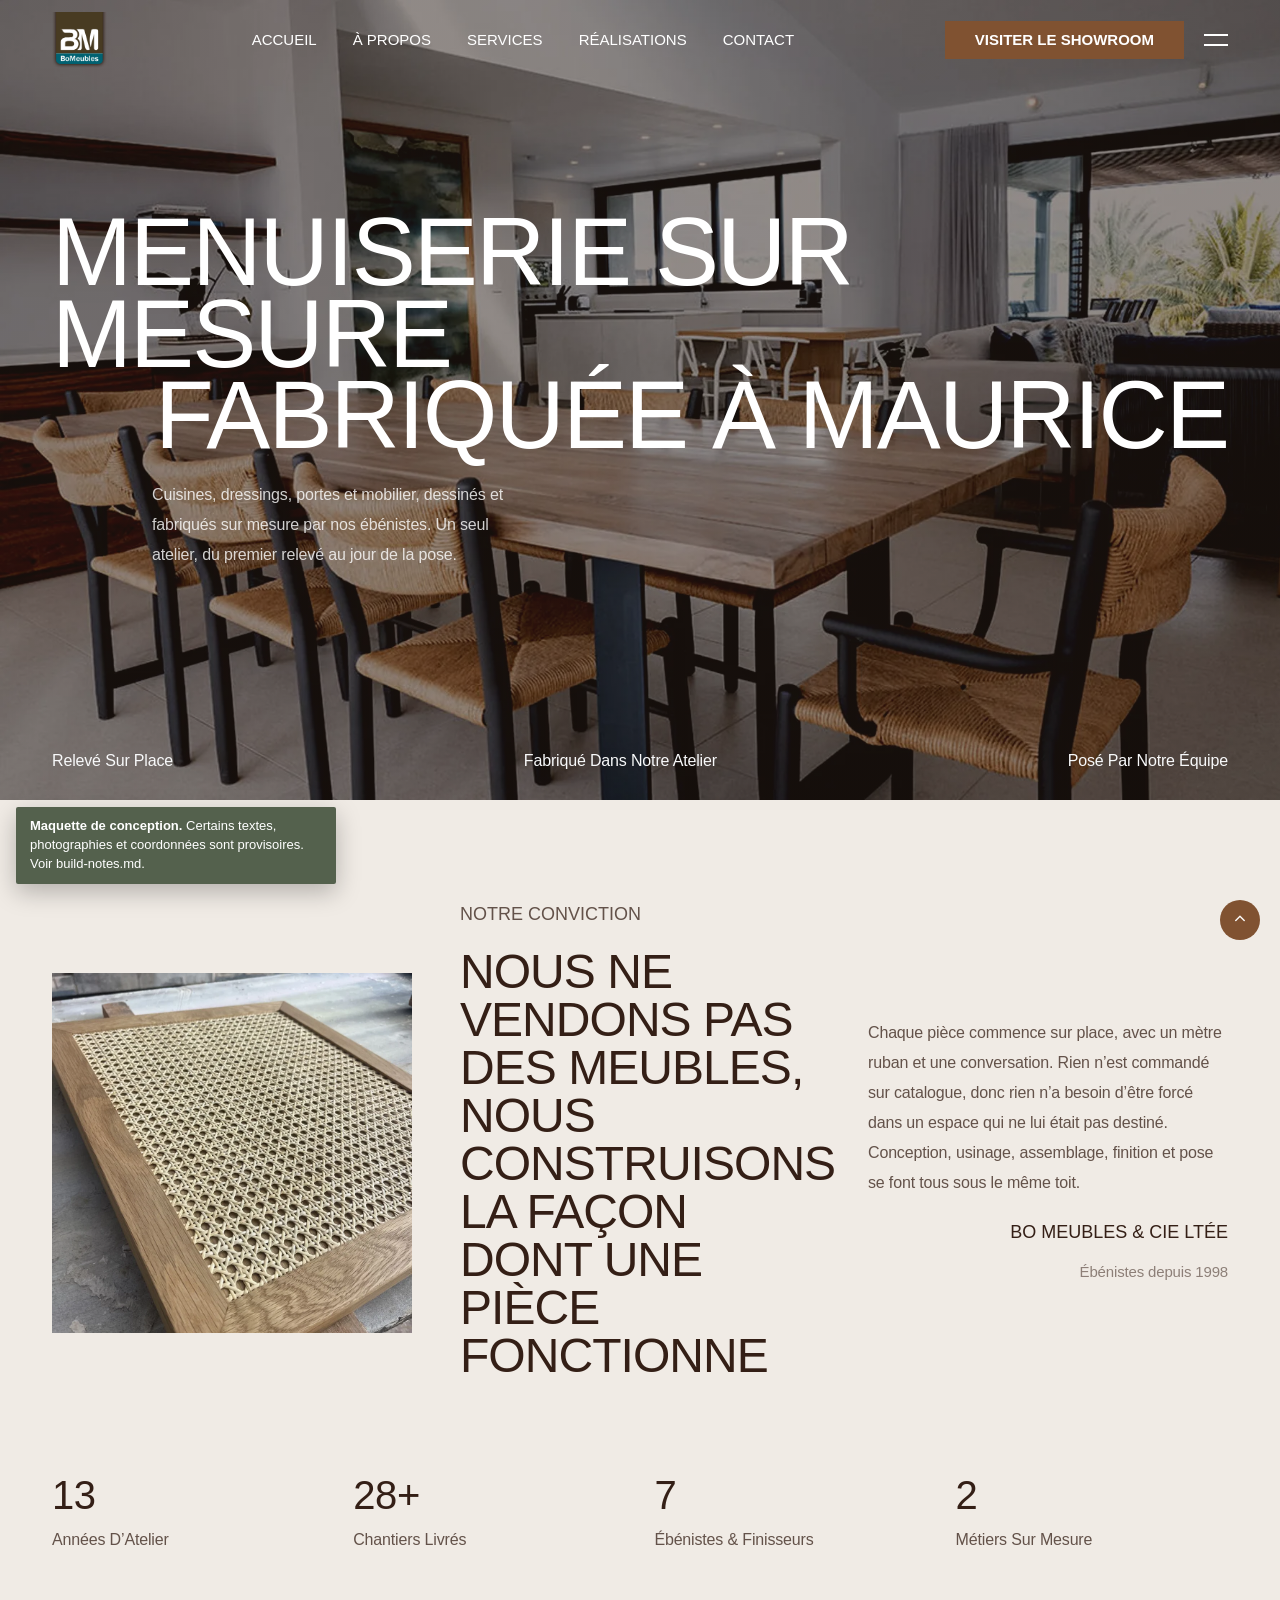
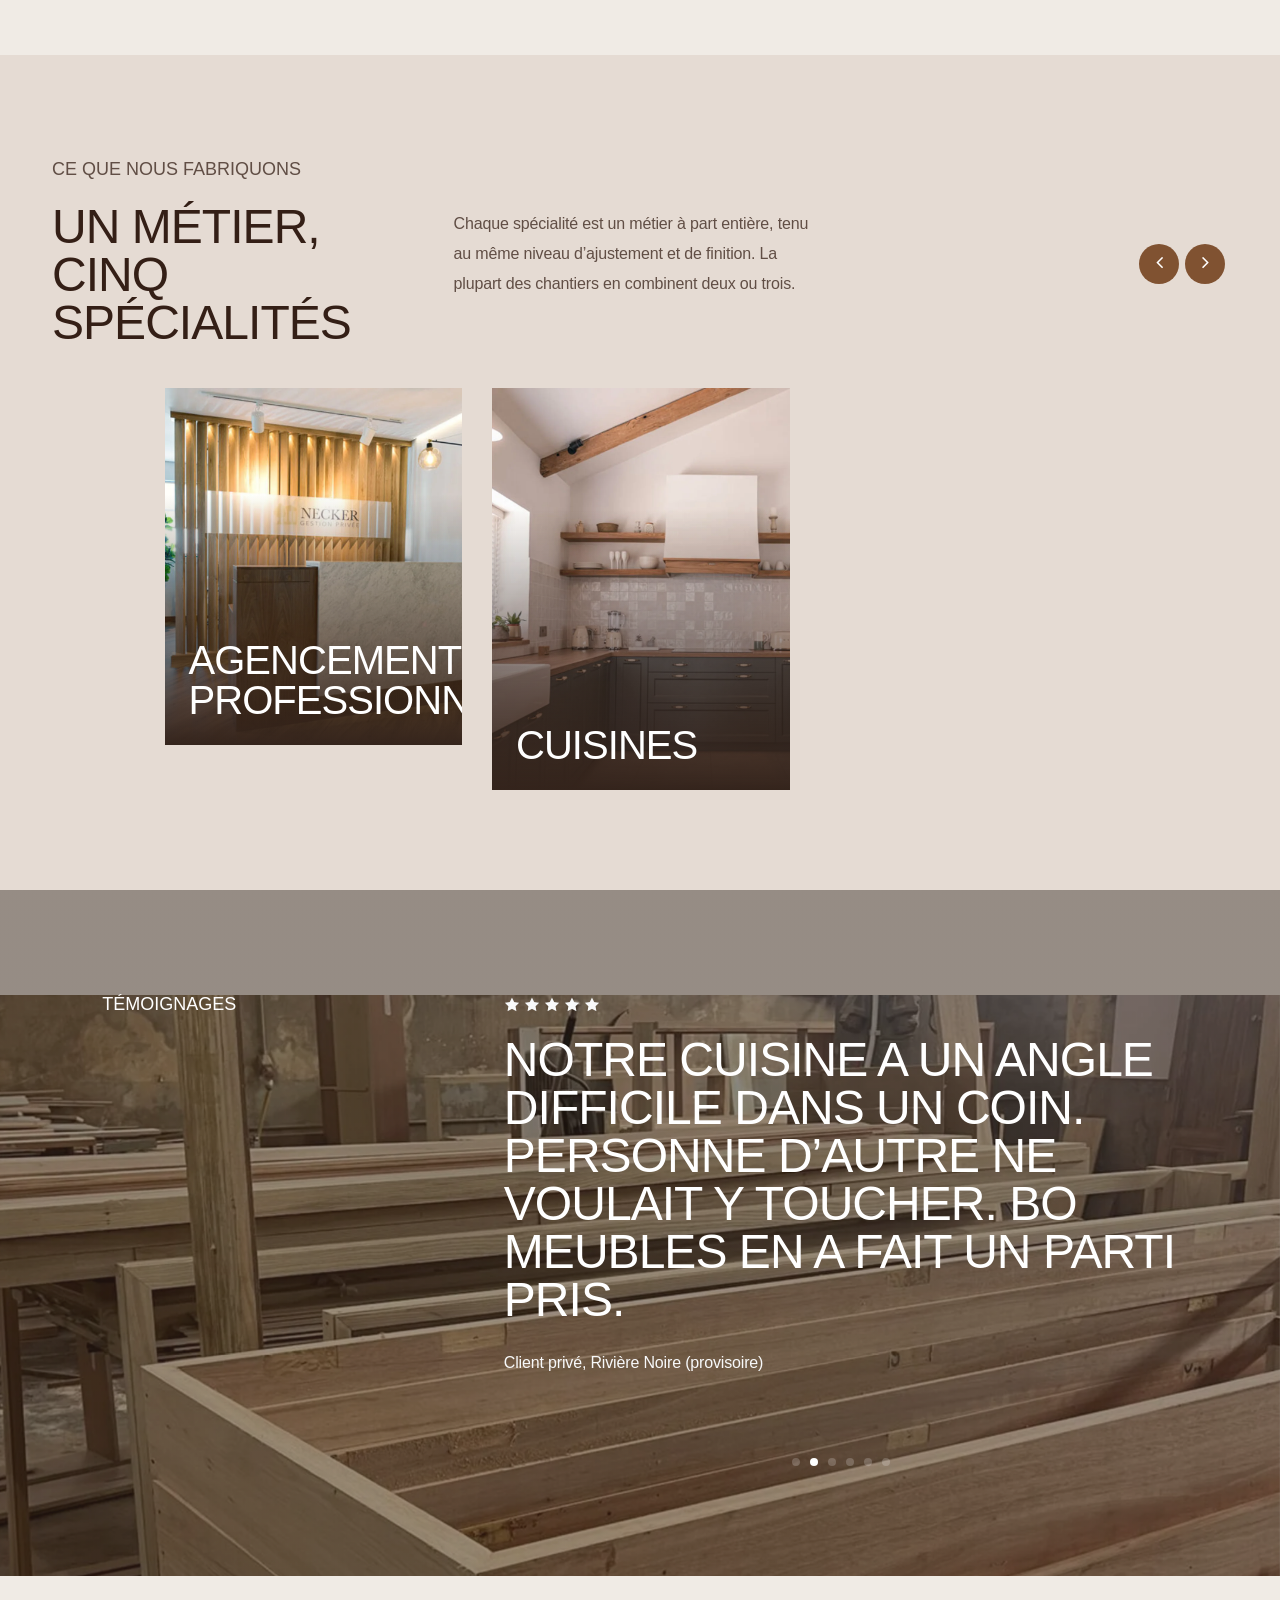
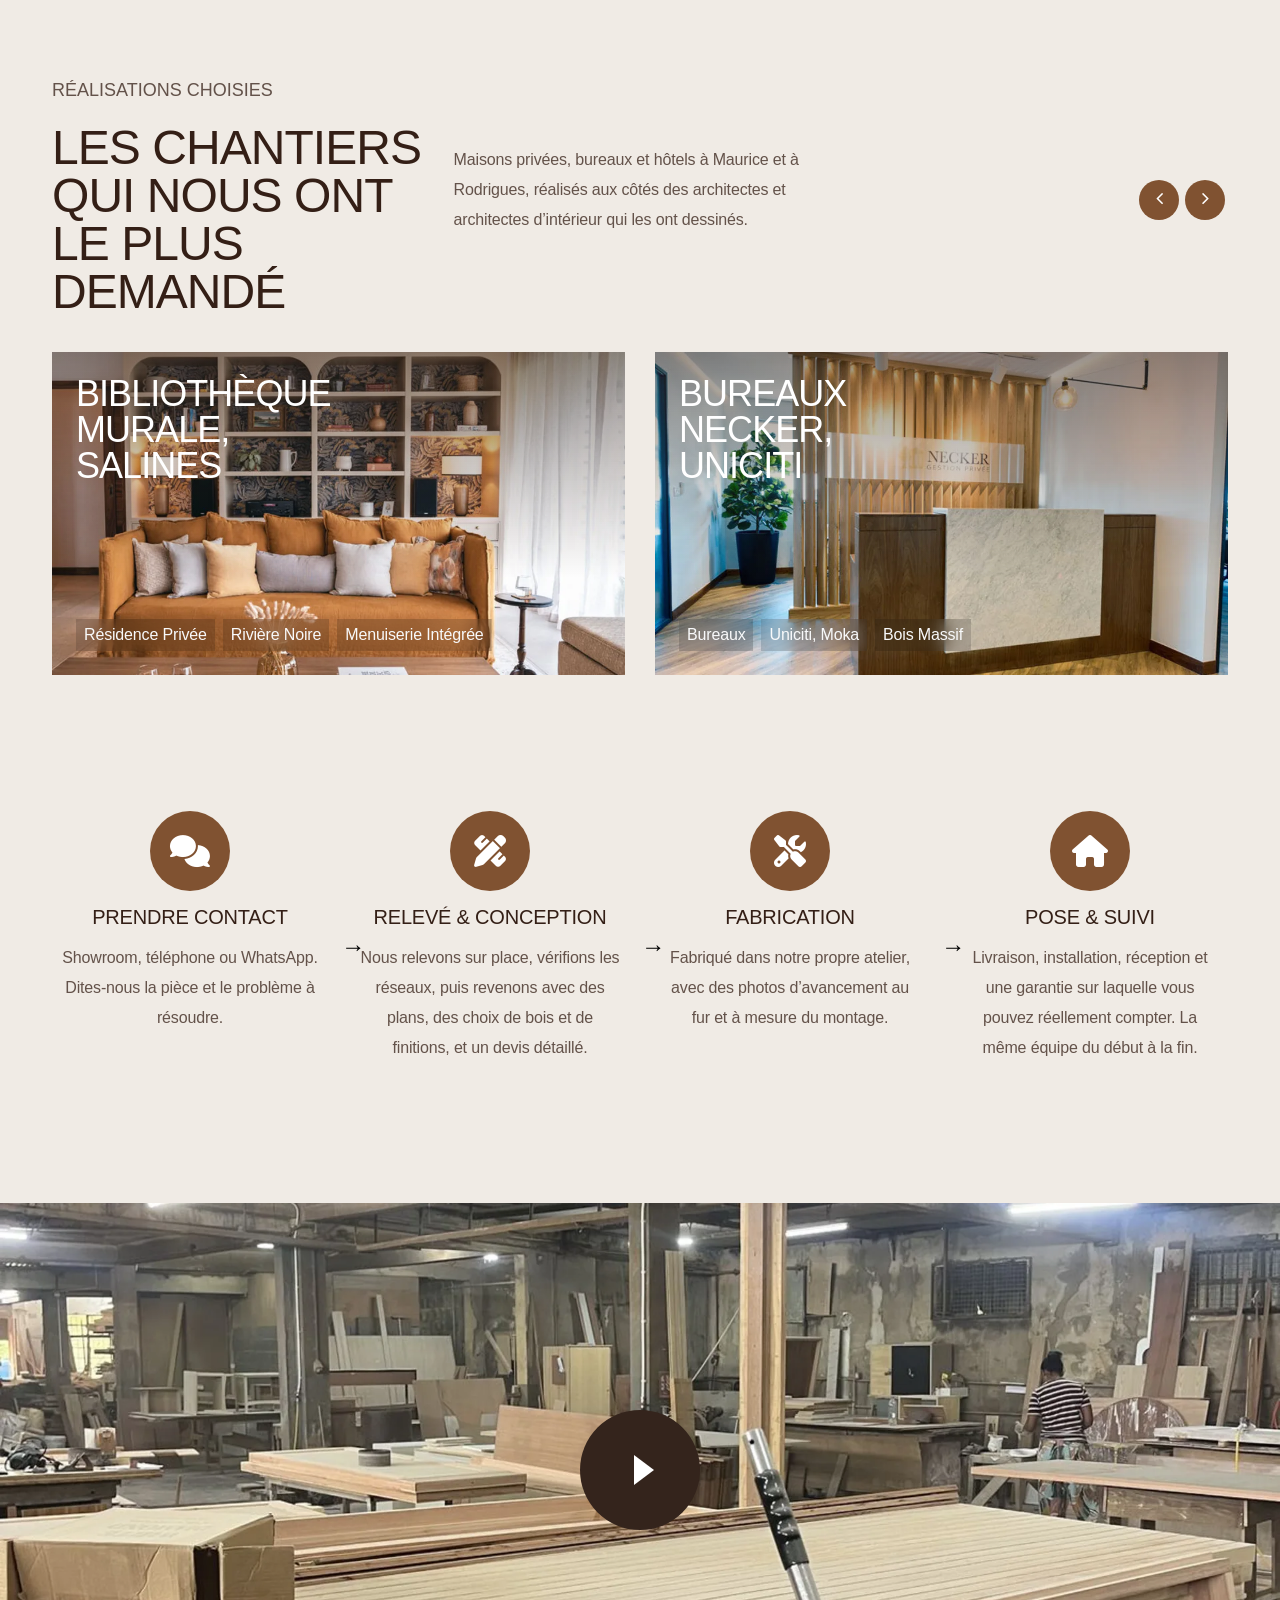
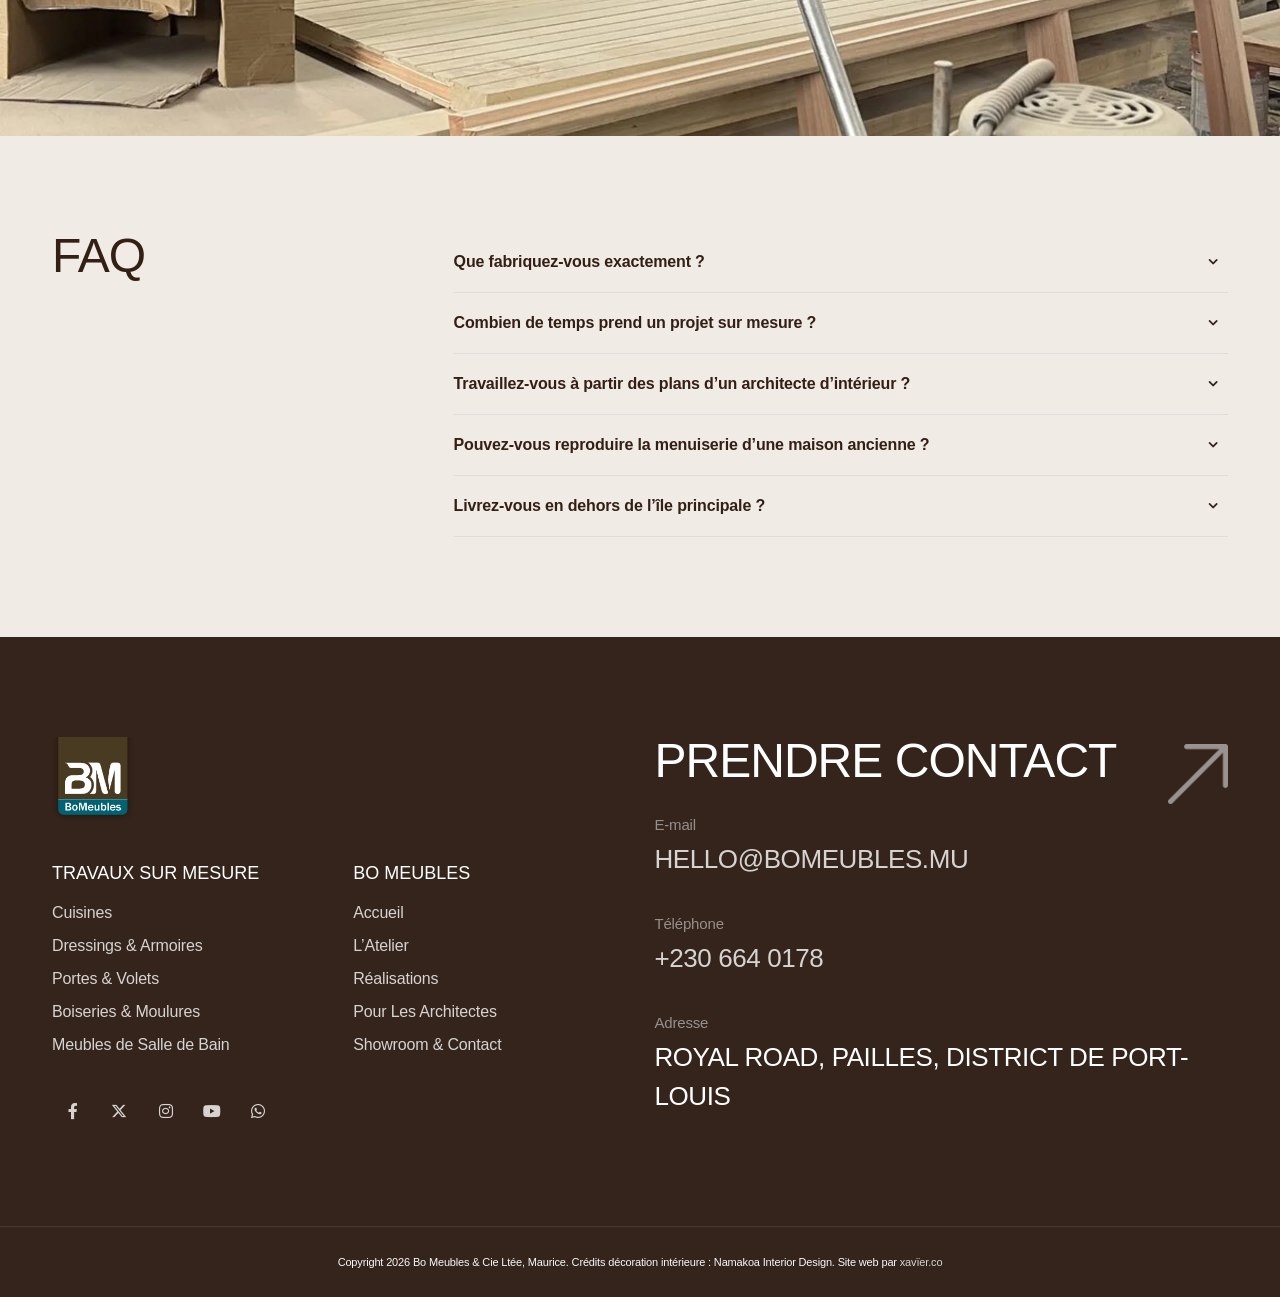
==== commit a318d335: "Unlink the service cards and shrink the credits line The twelve service cards on the home and servic" ====
--- a/index.html
+++ b/index.html
@@ -238,8 +238,7 @@
                                 <div class="item">
                                     <div class="hover">
                                         <div class="relative overflow-hidden">
-                                            <a href="services.html" class="d-block hover relative text-light">
-                                                <img src="images/misc/up-right-arrow.webp" class="abs w-80px p-20 z-2 top-0 end-0 p-4 hover-op-1" alt="">
+                                            <div class="d-block relative text-light">
                                                 <div class="abs z-4 p-4 pb-0 bottom-0 mb-0">
                                                     <h2 class="fs-40">Cuisines</h2>
                                                 </div>
@@ -247,16 +246,15 @@
                                                     <img src="images/services/3.webp" alt="Cuisine sur mesure avec meubles bas shaker foncés, étagères en bois et évier de ferme" class="w-100 hover-scale-1-2">
                                                 </div>
                                                 <div class="gradient-edge-bottom h-70"></div>
-                                            </a>
-                                        </div>
-                                    </div>
-                                </div>
-
-                                <div class="item">
-                                    <div class="hover">
-                                        <div class="relative overflow-hidden">
-                                            <a href="services.html" class="d-block hover relative text-light">
-                                                <img src="images/misc/up-right-arrow.webp" class="abs w-80px p-20 z-2 top-0 end-0 p-4 hover-op-1" alt="">
+                                            </div>
+                                        </div>
+                                    </div>
+                                </div>
+
+                                <div class="item">
+                                    <div class="hover">
+                                        <div class="relative overflow-hidden">
+                                            <div class="d-block relative text-light">
                                                 <div class="abs z-4 p-4 pb-0 bottom-0 mb-0">
                                                     <h2 class="fs-40">Dressings &amp; Armoires</h2>
                                                 </div>
@@ -264,16 +262,15 @@
                                                     <img src="images/services/4.webp" alt="Étagères de dressing en chêne en cours de fabrication dans l’atelier Bo Meubles" class="w-100 hover-scale-1-2">
                                                 </div>
                                                 <div class="gradient-edge-bottom h-70"></div>
-                                            </a>
-                                        </div>
-                                    </div>
-                                </div>
-
-                                <div class="item">
-                                    <div class="hover">
-                                        <div class="relative overflow-hidden">
-                                            <a href="services.html" class="d-block hover relative text-light">
-                                                <img src="images/misc/up-right-arrow.webp" class="abs w-80px p-20 z-2 top-0 end-0 p-4 hover-op-1" alt="">
+                                            </div>
+                                        </div>
+                                    </div>
+                                </div>
+
+                                <div class="item">
+                                    <div class="hover">
+                                        <div class="relative overflow-hidden">
+                                            <div class="d-block relative text-light">
                                                 <div class="abs z-4 p-4 pb-0 bottom-0 mb-0">
                                                     <h2 class="fs-40">Portes, Volets &amp; Claustras</h2>
                                                 </div>
@@ -281,16 +278,15 @@
                                                     <img src="images/services/5.webp" alt="Volets à lames en bois empilés dans l’atelier, en attente de finition" class="w-100 hover-scale-1-2">
                                                 </div>
                                                 <div class="gradient-edge-bottom h-70"></div>
-                                            </a>
-                                        </div>
-                                    </div>
-                                </div>
-
-                                <div class="item">
-                                    <div class="hover">
-                                        <div class="relative overflow-hidden">
-                                            <a href="services.html" class="d-block hover relative text-light">
-                                                <img src="images/misc/up-right-arrow.webp" class="abs w-80px p-20 z-2 top-0 end-0 p-4 hover-op-1" alt="">
+                                            </div>
+                                        </div>
+                                    </div>
+                                </div>
+
+                                <div class="item">
+                                    <div class="hover">
+                                        <div class="relative overflow-hidden">
+                                            <div class="d-block relative text-light">
                                                 <div class="abs z-4 p-4 pb-0 bottom-0 mb-0">
                                                     <h2 class="fs-40">Boiseries &amp; Moulures</h2>
                                                 </div>
@@ -298,16 +294,15 @@
                                                     <img src="images/services/6.webp" alt="Chambre avec un mur de tête de lit à lattes de bois toute hauteur" class="w-100 hover-scale-1-2">
                                                 </div>
                                                 <div class="gradient-edge-bottom h-70"></div>
-                                            </a>
-                                        </div>
-                                    </div>
-                                </div>
-
-                                <div class="item">
-                                    <div class="hover">
-                                        <div class="relative overflow-hidden">
-                                            <a href="services.html" class="d-block hover relative text-light">
-                                                <img src="images/misc/up-right-arrow.webp" class="abs w-80px p-20 z-2 top-0 end-0 p-4 hover-op-1" alt="">
+                                            </div>
+                                        </div>
+                                    </div>
+                                </div>
+
+                                <div class="item">
+                                    <div class="hover">
+                                        <div class="relative overflow-hidden">
+                                            <div class="d-block relative text-light">
                                                 <div class="abs z-4 p-4 pb-0 bottom-0 mb-0">
                                                     <h2 class="fs-40">Meubles de Salle de Bain</h2>
                                                 </div>
@@ -315,16 +310,15 @@
                                                     <img src="images/services/1.webp" alt="Meuble vasque de salle de bain en bois avec vasque à poser blanche" class="w-100 hover-scale-1-2">
                                                 </div>
                                                 <div class="gradient-edge-bottom h-70"></div>
-                                            </a>
-                                        </div>
-                                    </div>
-                                </div>
-
-                                <div class="item">
-                                    <div class="hover">
-                                        <div class="relative overflow-hidden">
-                                            <a href="services.html" class="d-block hover relative text-light">
-                                                <img src="images/misc/up-right-arrow.webp" class="abs w-80px p-20 z-2 top-0 end-0 p-4 hover-op-1" alt="">
+                                            </div>
+                                        </div>
+                                    </div>
+                                </div>
+
+                                <div class="item">
+                                    <div class="hover">
+                                        <div class="relative overflow-hidden">
+                                            <div class="d-block relative text-light">
                                                 <div class="abs z-4 p-4 pb-0 bottom-0 mb-0">
                                                     <h2 class="fs-40">Agencements Professionnels</h2>
                                                 </div>
@@ -332,7 +326,7 @@
                                                     <img src="images/services/2.webp" alt="Banque d’accueil en pierre et bois derrière un claustra à lattes" class="w-100 hover-scale-1-2">
                                                 </div>
                                                 <div class="gradient-edge-bottom h-70"></div>
-                                            </a>
+                                            </div>
                                         </div>
                                     </div>
                                 </div>
--- a/css/bo-meubles.css
+++ b/css/bo-meubles.css
@@ -143,3 +143,10 @@
   backdrop-filter: blur(6px);
   -webkit-backdrop-filter: blur(6px);
 }
+
+/* Copyright and credits line. Set to 11px so the legal/credit line reads as
+   fine print rather than as body copy. Same rule serves all five pages. */
+.subfooter,
+.subfooter a {
+  font-size: 11px;
+}
